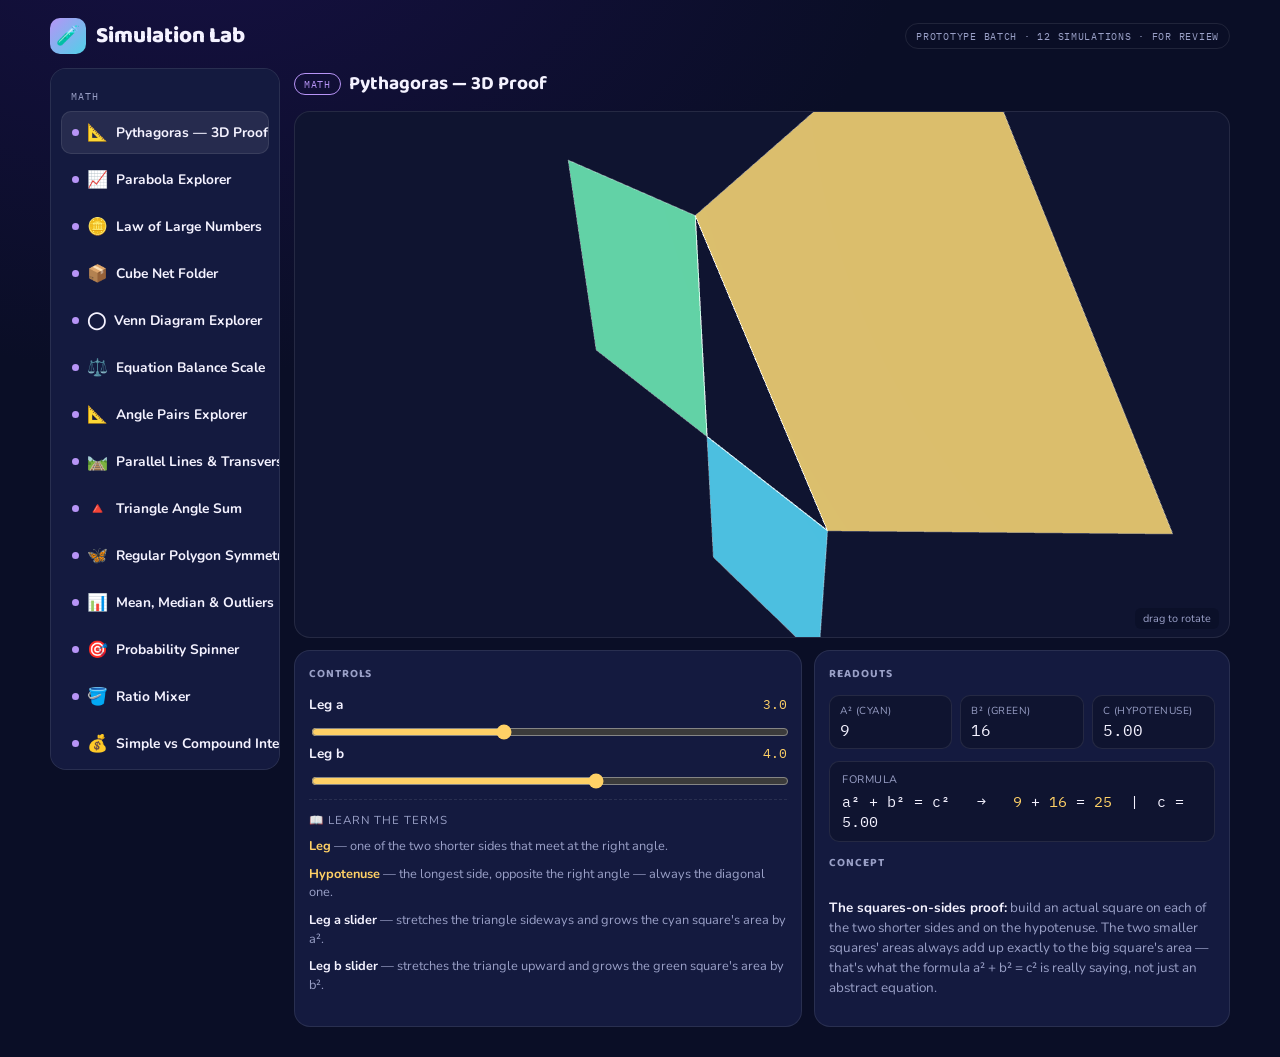
==== lab/index.html @ a892376c "Replace plain text slides with icon stat cards (Separation Lab, Metal Tester, Continents, Water Cycl" ====
<!DOCTYPE html>
<html lang="en">
<head>
<meta charset="UTF-8" />
<meta name="viewport" content="width=device-width, initial-scale=1.0" />
<title>Simulation Lab &mdash; AV's ICSE Arena</title>
<link rel="stylesheet" href="https://fonts.googleapis.com/css2?family=Baloo+2:wght@600;700;800&family=Nunito:wght@400;600;700;800&family=IBM+Plex+Mono:wght@500;600&display=swap">
<script src="../vendor/three.min.js"></script>
<style>
  :root {
    --bg: #0a0e26;
    --bg2: #161043;
    --panel: #141a3f;
    --panel-2: #0f1430;
    --line: rgba(255,255,255,0.09);
    --fg: #f4f2ff;
    --muted: #9aa0c7;
    --faint: #5d6391;
    --math: #b794f6;
    --physics: #4fd1e8;
    --chem: #68e7a0;
    --bio: #ff8aa8;
    --geo: #5ee6c4;
    --history: #e0a96d;
    --accent: #ffd166;
    --accent-ink: #2a1c00;
    color-scheme: dark;
  }
  * { box-sizing: border-box; }
  body {
    margin: 0;
    background: radial-gradient(1200px 800px at 15% -10%, var(--bg2), transparent 60%), var(--bg);
    color: var(--fg);
    font-family: 'Nunito', system-ui, sans-serif;
    padding-inline: 14px;
    padding-block: 18px 30px;
  }
  h1, h2, h3, .heading { font-family: 'Baloo 2', 'Nunito', sans-serif; }
  .mono { font-family: 'IBM Plex Mono', ui-monospace, monospace; font-variant-numeric: tabular-nums; }

  .wrap { max-width: 1180px; margin: 0 auto; }

  header.top {
    display: flex; align-items: center; justify-content: space-between; gap: 10px;
    flex-wrap: wrap; margin-bottom: 14px;
  }
  .brand { display: flex; align-items: center; gap: 10px; flex-wrap: wrap; }
  .brand .logo {
    width: 36px; height: 36px; border-radius: 10px;
    background: linear-gradient(135deg, var(--math), var(--physics));
    display: flex; align-items: center; justify-content: center; font-size: 1.2rem;
  }
  h1 { font-size: 1.4rem; margin: 0; font-weight: 800; }
  .proto-tag {
    font-family: 'IBM Plex Mono', monospace; font-size: 0.65rem; letter-spacing: 0.07em;
    color: var(--muted); border: 1px solid var(--line); padding: 5px 10px; border-radius: 999px;
  }

  .shell { display: grid; grid-template-columns: 230px minmax(0,1fr); gap: 14px; }
  @media (max-width: 820px) { .shell { grid-template-columns: 1fr; } }

  nav.sidebar {
    background: var(--panel); border: 1px solid var(--line); border-radius: 16px;
    padding: 10px; display: flex; flex-direction: column; gap: 4px;
    max-height: 78vh; overflow-y: auto;
  }
  @media (max-width: 820px) {
    nav.sidebar { flex-direction: row; overflow-x: auto; overflow-y: visible; max-height: none; gap: 8px; }
  }
  .group-label {
    font-family: 'IBM Plex Mono', monospace; font-size: 0.65rem; letter-spacing: 0.1em; text-transform: uppercase;
    color: var(--muted); padding: 10px 10px 4px;
  }
  .sim-btn {
    display: flex; align-items: center; gap: 8px; text-align: left;
    background: transparent; border: 1px solid transparent; border-radius: 10px;
    color: var(--fg); font-family: 'Nunito', sans-serif; font-weight: 700; font-size: 0.86rem;
    padding: 9px 10px; cursor: pointer; white-space: nowrap; flex-shrink: 0;
  }
  .sim-btn .ic { font-size: 1.05rem; }
  .sim-btn:hover { background: rgba(255,255,255,0.05); }
  .sim-btn.active { background: rgba(255,255,255,0.08); border-color: var(--line); }
  .sim-btn .dot { width: 7px; height: 7px; border-radius: 50%; flex-shrink: 0; }

  main.stage-area { display: flex; flex-direction: column; gap: 12px; min-width: 0; }

  .stage-head { display: flex; align-items: center; justify-content: space-between; gap: 10px; flex-wrap: wrap; }
  .stage-head .ttl { display: flex; align-items: center; gap: 8px; }
  .subject-chip {
    font-family: 'IBM Plex Mono', monospace; font-size: 0.65rem; letter-spacing: 0.06em; text-transform: uppercase;
    padding: 3px 9px; border-radius: 999px; border: 1px solid var(--line);
  }
  h2.sim-title { margin: 0; font-size: 1.2rem; }

  .viewport-card {
    background: var(--panel-2); border: 1px solid var(--line); border-radius: 16px;
    overflow: hidden; position: relative;
  }
  #viewport { width: 100%; aspect-ratio: 16/9; display: block; }
  #viewport canvas { width: 100% !important; height: 100% !important; display: block; }
  .drag-hint {
    position: absolute; bottom: 8px; right: 10px; font-size: 0.68rem; color: var(--muted);
    background: rgba(10,14,38,0.55); padding: 3px 8px; border-radius: 6px; pointer-events: none;
  }

  .panels { display: grid; grid-template-columns: 1.1fr 0.9fr; gap: 12px; }
  @media (max-width: 820px) { .panels { grid-template-columns: 1fr; } }

  .rail, .side-info {
    background: var(--panel); border: 1px solid var(--line); border-radius: 16px; padding: 14px;
    display: flex; flex-direction: column; gap: 12px; min-width: 0;
  }
  .rail h3, .side-info h3 {
    font-size: 0.72rem; text-transform: uppercase; letter-spacing: 0.08em; color: var(--muted); margin: 0;
  }
  .control { display: flex; flex-direction: column; gap: 6px; }
  .control .row { display: flex; justify-content: space-between; align-items: baseline; gap: 8px; }
  .control label { font-size: 0.85rem; font-weight: 700; }
  .control .val { font-family: 'IBM Plex Mono', monospace; font-size: 0.82rem; color: var(--accent); }
  input[type="range"] { width: 100%; accent-color: var(--accent); height: 20px; }

  .btn-row { display: flex; gap: 8px; flex-wrap: wrap; }
  button.lab-btn {
    font: inherit; font-family: 'Nunito', sans-serif; font-weight: 700; font-size: 0.82rem;
    border: 1px solid var(--line); background: var(--panel-2); color: var(--fg);
    padding: 9px 14px; border-radius: 10px; cursor: pointer; transition: border-color .15s, transform .1s;
  }
  button.lab-btn:hover { border-color: var(--accent); }
  button.lab-btn:active { transform: scale(0.97); }
  button.lab-btn:focus-visible { outline: 2px solid var(--physics); outline-offset: 2px; }
  button.lab-btn.primary { background: var(--accent); color: var(--accent-ink); border-color: var(--accent); }
  button.lab-btn.chip { padding: 6px 11px; font-size: 0.74rem; }
  button.lab-btn.chip.active { border-color: var(--physics); color: var(--physics); background: rgba(79,209,232,0.12); }

  .readouts { display: grid; grid-template-columns: repeat(auto-fit, minmax(90px,1fr)); gap: 8px; }
  .readout { background: var(--panel-2); border: 1px solid var(--line); border-radius: 10px; padding: 8px 10px; }
  .readout .k { font-size: 0.64rem; color: var(--muted); text-transform: uppercase; letter-spacing: 0.05em; }
  .readout .v { font-family: 'IBM Plex Mono', monospace; font-size: 1rem; margin-top: 2px; }

  .formula-box {
    background: var(--panel-2); border: 1px solid var(--line); border-radius: 10px; padding: 10px 12px;
  }
  .formula-box .f-label { font-size: 0.68rem; color: var(--muted); margin-bottom: 4px; text-transform: uppercase; letter-spacing: 0.05em; }
  .formula-box .f-body { font-family: 'IBM Plex Mono', monospace; font-size: 0.95rem; }
  .formula-box .f-body .hi { color: var(--accent); }

  .concept-text { font-size: 0.84rem; line-height: 1.5; color: var(--muted); }
  .concept-text strong { color: var(--fg); }

  .glossary {
    display: flex; flex-direction: column; gap: 9px;
    margin-top: 6px; padding-top: 12px; border-top: 1px dashed var(--line);
  }
  .glossary .glossary-head {
    font-size: 0.72rem; text-transform: uppercase; letter-spacing: 0.08em; color: var(--muted);
    display: flex; align-items: center; gap: 6px;
  }
  .glossary-item { font-size: 0.8rem; line-height: 1.45; color: var(--muted); }
  .glossary-item strong { color: var(--fg); font-weight: 700; }
  .glossary-item.term strong { color: var(--accent); }

  /* ---- CSS 3D cube-net module ---- */
  .net-stage { width: 100%; height: 100%; display: flex; align-items: center; justify-content: center; perspective: 900px; }
  .net-inner { position: relative; width: 120px; height: 120px; transform-style: preserve-3d; transform: rotateX(-24deg) rotateY(28deg); }
  .face {
    position: absolute; width: 120px; height: 120px; border-radius: 6px;
    display: flex; align-items: center; justify-content: center;
    font-family: 'Baloo 2', sans-serif; font-weight: 700; font-size: 1.3rem; color: #0a0e26;
    box-shadow: inset 0 0 0 2px rgba(0,0,0,0.25);
    transform-style: preserve-3d;
  }

  @media (prefers-reduced-motion: reduce) {
    * { scroll-behavior: auto !important; }
  }
  .hidden { display: none !important; }
</style>
</head>
<body>

<div class="wrap">
  <header class="top">
    <div class="brand">
      <div class="logo">🧪</div>
      <h1>Simulation Lab</h1>
    </div>
    <span class="proto-tag">PROTOTYPE BATCH · 12 SIMULATIONS · FOR REVIEW</span>
  </header>

  <div class="shell">
    <nav class="sidebar" id="sidebar"></nav>

    <main class="stage-area">
      <div class="stage-head">
        <div class="ttl">
          <span class="subject-chip" id="subjectChip">Physics</span>
          <h2 class="sim-title" id="simTitle">Loading…</h2>
        </div>
        <div class="btn-row" id="globalControls"></div>
      </div>

      <div class="viewport-card">
        <div id="viewport"></div>
        <div class="drag-hint" id="dragHint" style="display:none;">drag to rotate</div>
      </div>

      <div class="panels">
        <div class="rail">
          <h3>Controls</h3>
          <div id="controls"></div>
        </div>
        <div class="side-info">
          <h3>Readouts</h3>
          <div class="readouts" id="readouts"></div>
          <div class="formula-box" id="formulaBox">
            <div class="f-label">Formula</div>
            <div class="f-body mono" id="formula"></div>
          </div>
          <h3>Concept</h3>
          <p class="concept-text" id="concept"></p>
        </div>
      </div>
    </main>
  </div>
</div>

<script>
(function () {
  "use strict";

  var reducedMotion = window.matchMedia && window.matchMedia("(prefers-reduced-motion: reduce)").matches;

  // ---------------- LabKit: shared helpers ----------------
  var LabKit = (function () {
    function elt(tag, cls, html) {
      var e = document.createElement(tag);
      if (cls) e.className = cls;
      if (html !== undefined) e.innerHTML = html;
      return e;
    }

    function slider(container, opts) {
      var wrap = elt("div", "control");
      var row = elt("div", "row");
      var label = elt("label", null, opts.label);
      label.setAttribute("for", opts.key);
      var valSpan = elt("span", "val");
      row.appendChild(label);
      row.appendChild(valSpan);
      var input = document.createElement("input");
      input.type = "range";
      input.id = opts.key;
      input.min = opts.min;
      input.max = opts.max;
      input.step = opts.step;
      input.value = opts.value;
      function fmt(v) {
        var text = opts.decimals !== undefined ? v.toFixed(opts.decimals) : String(v);
        return text + (opts.unit || "");
      }
      valSpan.textContent = fmt(parseFloat(input.value));
      input.addEventListener("input", function () {
        var v = parseFloat(input.value);
        valSpan.textContent = fmt(v);
        opts.onInput(v);
      });
      wrap.appendChild(row);
      wrap.appendChild(input);
      container.appendChild(wrap);
      return input;
    }

    function readout(container, key, label) {
      var box = elt("div", "readout");
      box.innerHTML = '<div class="k">' + label + '</div><div class="v mono" id="ro-' + key + '">—</div>';
      container.appendChild(box);
      return document.getElementById("ro-" + key);
    }

    function button(container, label, onClick, cls) {
      var b = document.createElement("button");
      b.className = "lab-btn " + (cls || "");
      b.textContent = label;
      b.addEventListener("click", onClick);
      container.appendChild(b);
      return b;
    }

    // Renders a "Learn the Terms" block under the sliders: a few key
    // definitions, then a one-liner per parameter explaining what moving
    // that specific slider actually does. `items` is an array of
    // {term, text} pairs; pass `kind: "param"` entries for the per-slider
    // effect notes so they get a slightly different visual treatment.
    function glossary(container, items) {
      var wrap = elt("div", "glossary");
      var head = elt("div", "glossary-head", "📖 Learn the Terms");
      wrap.appendChild(head);
      items.forEach(function (it) {
        var row = elt("div", "glossary-item" + (it.kind === "term" ? " term" : ""));
        row.innerHTML = "<strong>" + it.term + "</strong> — " + it.text;
        wrap.appendChild(row);
      });
      container.appendChild(wrap);
      return wrap;
    }

    // --- shared Three.js renderer, reused across 3D modules to avoid
    // piling up WebGL contexts as a student clicks through many sims ---
    var sharedRenderer = null;
    function getRenderer() {
      if (!sharedRenderer) {
        sharedRenderer = new THREE.WebGLRenderer({ antialias: true, alpha: true });
        sharedRenderer.setPixelRatio(Math.min(window.devicePixelRatio || 1, 2));
      }
      return sharedRenderer;
    }

    function threeBoot(container) {
      var renderer = getRenderer();
      container.innerHTML = "";
      container.appendChild(renderer.domElement);

      var scene = new THREE.Scene();
      var camera = new THREE.PerspectiveCamera(42, 1, 0.1, 200);

      var hemi = new THREE.HemisphereLight(0xffffff, 0x1a1046, 1.0);
      scene.add(hemi);
      var dir = new THREE.DirectionalLight(0xffffff, 0.9);
      dir.position.set(4, 6, 5);
      scene.add(dir);

      var radius = 6, theta = Math.PI / 4, phi = Math.PI / 3.1;
      var target = new THREE.Vector3(0, 0, 0);

      function updateCam() {
        camera.position.set(
          target.x + radius * Math.sin(phi) * Math.sin(theta),
          target.y + radius * Math.cos(phi),
          target.z + radius * Math.sin(phi) * Math.cos(theta)
        );
        camera.lookAt(target);
      }

      function resize() {
        var w = container.clientWidth, h = container.clientHeight;
        if (!w || !h) return;
        camera.aspect = w / h;
        camera.updateProjectionMatrix();
        renderer.setSize(w, h, false);
      }

      var dragging = false, lastX = 0, lastY = 0, idleAuto = true;
      function pos(e) { return e.touches ? [e.touches[0].clientX, e.touches[0].clientY] : [e.clientX, e.clientY]; }
      function down(e) { dragging = true; idleAuto = false; var p = pos(e); lastX = p[0]; lastY = p[1]; }
      function move(e) {
        if (!dragging) return;
        var p = pos(e), dx = p[0] - lastX, dy = p[1] - lastY;
        lastX = p[0]; lastY = p[1];
        theta -= dx * 0.01;
        phi = Math.min(Math.max(phi - dy * 0.01, 0.35), Math.PI - 0.35);
        updateCam();
      }
      function up() { dragging = false; }

      renderer.domElement.addEventListener("mousedown", down);
      renderer.domElement.addEventListener("mousemove", move);
      window.addEventListener("mouseup", up);
      renderer.domElement.addEventListener("touchstart", down, { passive: true });
      renderer.domElement.addEventListener("touchmove", move, { passive: true });
      window.addEventListener("touchend", up);
      window.addEventListener("resize", resize);

      updateCam();
      resize();

      var rafId = null;
      var api = {
        scene: scene,
        camera: camera,
        renderer: renderer,
        setRadius: function (r) { radius = r; updateCam(); },
        tickIdleRotate: function () {
          if (idleAuto && !reducedMotion) { theta += 0.0025; updateCam(); }
        },
        setRafId: function (id) { rafId = id; },
        resize: resize,
        dispose: function () {
          if (rafId) cancelAnimationFrame(rafId);
          window.removeEventListener("resize", resize);
          window.removeEventListener("mouseup", up);
          window.removeEventListener("touchend", up);
          renderer.domElement.removeEventListener("mousedown", down);
          renderer.domElement.removeEventListener("mousemove", move);
          // dispose scene geometries/materials but keep the shared renderer alive
          scene.traverse(function (obj) {
            if (obj.geometry) obj.geometry.dispose();
            if (obj.material) {
              if (Array.isArray(obj.material)) obj.material.forEach(function (m) { m.dispose(); });
              else obj.material.dispose();
            }
          });
        },
      };
      return api;
    }

    function canvas2d(container) {
      var c = document.createElement("canvas");
      container.innerHTML = "";
      container.appendChild(c);
      function resize() {
        var rect = container.getBoundingClientRect();
        var dpr = Math.min(window.devicePixelRatio || 1, 2);
        c.width = Math.max(1, rect.width * dpr);
        c.height = Math.max(1, rect.height * dpr);
        c.style.width = rect.width + "px";
        c.style.height = rect.height + "px";
      }
      window.addEventListener("resize", resize);
      resize();
      var ctx = c.getContext("2d");
      return {
        ctx: ctx,
        canvas: c,
        dpr: function () { return Math.min(window.devicePixelRatio || 1, 2); },
        dispose: function () { window.removeEventListener("resize", resize); },
      };
    }

    return { el: elt, slider: slider, readout: readout, button: button, glossary: glossary, threeBoot: threeBoot, canvas2d: canvas2d };
  })();

  // ---------------- DOM refs ----------------
  var viewportEl = document.getElementById("viewport");
  var controlsEl = document.getElementById("controls");
  var readoutsEl = document.getElementById("readouts");
  var formulaEl = document.getElementById("formula");
  var conceptEl = document.getElementById("concept");
  var globalControlsEl = document.getElementById("globalControls");
  var dragHintEl = document.getElementById("dragHint");
  var subjectChipEl = document.getElementById("subjectChip");
  var simTitleEl = document.getElementById("simTitle");
  var sidebarEl = document.getElementById("sidebar");
  var formulaBoxEl = document.getElementById("formulaBox");

  var SUBJECT_COLOR = { Math: "var(--math)", Physics: "var(--physics)", Chemistry: "var(--chem)", Biology: "var(--bio)", Geography: "var(--geo)", History: "var(--history)" };

  // setFormula() is the ONLY thing that reveals the Formula panel — it starts
  // hidden on every mount (see mountSim) so a topic with no real formula
  // (most History/Geography explorers, classification keys, etc.) simply
  // shows no Formula panel at all, instead of leaking the previous
  // simulation's leftover formula text.
  function setFormula(html) { formulaEl.innerHTML = html; formulaBoxEl.classList.remove("hidden"); }
  function setConcept(html) { conceptEl.innerHTML = html; }
  function clearPanel(el) { el.innerHTML = ""; }

  // ============================================================
  // SIMULATION MODULES
  // Each: { id, subject, title, icon, uses3D, mount() -> disposeFn }
  // mount() receives nothing; it reads the shared DOM refs above and
  // returns a cleanup function the shell calls before mounting the next.
  // ============================================================
  var SIMULATIONS = [];

  // ---------- MATH 1: Pythagoras 3D Proof ----------
  SIMULATIONS.push({
    id: "pyth3d", subject: "Math", title: "Pythagoras — 3D Proof", icon: "📐",
    uses3D: true,
    mount: function () {
      var three = LabKit.threeBoot(viewportEl);
      three.setRadius(10);
      dragHintEl.style.display = "block";

      var group = new THREE.Group();
      three.scene.add(group);

      var state = { a: 3, b: 4 };

      function colorFor(name) {
        return name === "a" ? 0x4fd1e8 : name === "b" ? 0x68e7a0 : 0xffd166;
      }

      function squareMesh(p0, p1, p2, p3, color) {
        var geo = new THREE.BufferGeometry();
        var verts = new Float32Array([
          p0[0], p0[1], p0[2], p1[0], p1[1], p1[2], p2[0], p2[1], p2[2],
          p0[0], p0[1], p0[2], p2[0], p2[1], p2[2], p3[0], p3[1], p3[2],
        ]);
        geo.setAttribute("position", new THREE.BufferAttribute(verts, 3));
        geo.computeVertexNormals();
        var mat = new THREE.MeshStandardMaterial({ color: color, side: THREE.DoubleSide, transparent: true, opacity: 0.85 });
        var mesh = new THREE.Mesh(geo, mat);
        var edges = new THREE.LineSegments(new THREE.EdgesGeometry(geo), new THREE.LineBasicMaterial({ color: 0xffffff, transparent: true, opacity: 0.4 }));
        mesh.add(edges);
        return mesh;
      }

      function rebuild() {
        while (group.children.length) group.remove(group.children[0]);
        var a = state.a, b = state.b, c = Math.sqrt(a * a + b * b);

        var O = [0, 0, 0], A = [a, 0, 0], B = [0, b, 0];
        // triangle outline
        var triGeo = new THREE.BufferGeometry().setFromPoints([
          new THREE.Vector3(O[0], O[1], O[2]), new THREE.Vector3(A[0], A[1], A[2]),
          new THREE.Vector3(B[0], B[1], B[2]), new THREE.Vector3(O[0], O[1], O[2]),
        ]);
        group.add(new THREE.Line(triGeo, new THREE.LineBasicMaterial({ color: 0xffffff })));

        // square on leg a (erected in -Y)
        group.add(squareMesh(O, A, [a, -a, 0], [0, -a, 0], colorFor("a")));
        // square on leg b (erected in -X)
        group.add(squareMesh(O, B, [-b, b, 0], [-b, 0, 0], colorFor("b")));
        // square on hypotenuse (outward normal (b,a)/c * c = (b,a))
        group.add(squareMesh(A, B, [b, b + a, 0], [a + b, a, 0], colorFor("c")));

        group.position.set(-a / 2, -b / 2, 0);

        setFormula(
          'a² + b² = c² &nbsp; → &nbsp; ' +
          '<span class="hi">' + (a * a) + '</span> + <span class="hi">' + (b * b) + '</span> = <span class="hi">' + (a * a + b * b).toFixed(0) + '</span> &nbsp;|&nbsp; c = ' + c.toFixed(2)
        );
        document.getElementById("ro-a2").textContent = (a * a).toFixed(0);
        document.getElementById("ro-b2").textContent = (b * b).toFixed(0);
        document.getElementById("ro-c").textContent = c.toFixed(2);
      }

      clearPanel(readoutsEl);
      LabKit.readout(readoutsEl, "a2", "a² (cyan)");
      LabKit.readout(readoutsEl, "b2", "b² (green)");
      LabKit.readout(readoutsEl, "c", "c (hypotenuse)");

      clearPanel(controlsEl);
      LabKit.slider(controlsEl, { key: "p-a", label: "Leg a", min: 1, max: 6, step: 0.5, value: state.a, decimals: 1, onInput: function (v) { state.a = v; rebuild(); } });
      LabKit.slider(controlsEl, { key: "p-b", label: "Leg b", min: 1, max: 6, step: 0.5, value: state.b, decimals: 1, onInput: function (v) { state.b = v; rebuild(); } });
      LabKit.glossary(controlsEl, [
        { kind: "term", term: "Leg", text: "one of the two shorter sides that meet at the right angle." },
        { kind: "term", term: "Hypotenuse", text: "the longest side, opposite the right angle — always the diagonal one." },
        { term: "Leg a slider", text: "stretches the triangle sideways and grows the cyan square's area by a²." },
        { term: "Leg b slider", text: "stretches the triangle upward and grows the green square's area by b²." },
      ]);

      setConcept("<strong>The squares-on-sides proof:</strong> build an actual square on each of the two shorter sides and on the hypotenuse. The two smaller squares' areas always add up exactly to the big square's area — that's what the formula a² + b² = c² is really saying, not just an abstract equation.");

      rebuild();

      function loop() {
        three.tickIdleRotate();
        three.renderer.render(three.scene, three.camera);
        three.setRafId(requestAnimationFrame(loop));
      }
      loop();

      return function () { three.dispose(); dragHintEl.style.display = "none"; };
    },
  });

  // ---------- MATH 2: Parabola Explorer ----------
  SIMULATIONS.push({
    id: "parabola", subject: "Math", title: "Parabola Explorer", icon: "📈",
    mount: function () {
      var c2d = LabKit.canvas2d(viewportEl);
      var state = { a: 1, b: 0, c: 0, t: 0 };

      function f(x) { return state.a * x * x + state.b * x + state.c; }

      function draw() {
        var ctx = c2d.ctx, dpr = c2d.dpr(), W = c2d.canvas.width, H = c2d.canvas.height;
        ctx.clearRect(0, 0, W, H);
        var ox = W / 2, oy = H / 2;
        var scale = (W / 20) ; // 20 x-units across width
        function toScreen(x, y) { return [ox + x * scale, oy - y * scale]; }

        // grid
        ctx.strokeStyle = "rgba(255,255,255,0.07)";
        ctx.lineWidth = 1 * dpr;
        for (var gx = -9; gx <= 9; gx++) {
          var sx = toScreen(gx, 0)[0];
          ctx.beginPath(); ctx.moveTo(sx, 0); ctx.lineTo(sx, H); ctx.stroke();
        }
        for (var gy = -9; gy <= 9; gy++) {
          var sy = toScreen(0, gy)[1];
          ctx.beginPath(); ctx.moveTo(0, sy); ctx.lineTo(W, sy); ctx.stroke();
        }
        // axes
        ctx.strokeStyle = "rgba(255,255,255,0.35)";
        ctx.lineWidth = 1.5 * dpr;
        ctx.beginPath(); ctx.moveTo(0, oy); ctx.lineTo(W, oy); ctx.stroke();
        ctx.beginPath(); ctx.moveTo(ox, 0); ctx.lineTo(ox, H); ctx.stroke();

        // curve
        ctx.strokeStyle = "#b794f6";
        ctx.lineWidth = 3 * dpr;
        ctx.beginPath();
        var first = true;
        for (var px = 0; px <= W; px += 2) {
          var xu = (px - ox) / scale;
          var yu = f(xu);
          var sp = toScreen(xu, yu);
          if (sp[1] < -H || sp[1] > 2 * H) { first = true; continue; }
          if (first) { ctx.moveTo(sp[0], sp[1]); first = false; } else { ctx.lineTo(sp[0], sp[1]); }
        }
        ctx.stroke();

        // vertex
        var vx = state.a !== 0 ? -state.b / (2 * state.a) : 0;
        var vy = f(vx);
        var vS = toScreen(vx, vy);
        ctx.fillStyle = "#ffd166";
        ctx.beginPath(); ctx.arc(vS[0], vS[1], 5 * dpr, 0, Math.PI * 2); ctx.fill();

        // roots
        if (state.a !== 0) {
          var disc = state.b * state.b - 4 * state.a * state.c;
          if (disc >= 0) {
            var r1 = (-state.b + Math.sqrt(disc)) / (2 * state.a);
            var r2 = (-state.b - Math.sqrt(disc)) / (2 * state.a);
            [r1, r2].forEach(function (r) {
              var rs = toScreen(r, 0);
              ctx.fillStyle = "#4fd1e8";
              ctx.beginPath(); ctx.arc(rs[0], rs[1], 4.5 * dpr, 0, Math.PI * 2); ctx.fill();
            });
          }
        }

        // tracer dot
        var tx = Math.sin(state.t) * 8;
        var ts = toScreen(tx, f(tx));
        ctx.strokeStyle = "#fff";
        ctx.lineWidth = 2 * dpr;
        ctx.beginPath(); ctx.arc(ts[0], ts[1], 6 * dpr, 0, Math.PI * 2); ctx.stroke();

        updateInfo(vx, vy);
      }

      function updateInfo(vx, vy) {
        document.getElementById("ro-vertex").textContent = "(" + vx.toFixed(2) + ", " + vy.toFixed(2) + ")";
        var disc = state.b * state.b - 4 * state.a * state.c;
        var rootsText = "no real roots";
        if (state.a !== 0 && disc >= 0) {
          var r1 = (-state.b + Math.sqrt(disc)) / (2 * state.a);
          var r2 = (-state.b - Math.sqrt(disc)) / (2 * state.a);
          rootsText = r1.toFixed(2) + ", " + r2.toFixed(2);
        }
        document.getElementById("ro-roots").textContent = rootsText;
        setFormula(
          'y = <span class="hi">' + state.a.toFixed(1) + '</span>x² + <span class="hi">' + state.b.toFixed(1) + '</span>x + <span class="hi">' + state.c.toFixed(1) + '</span>'
        );
      }

      clearPanel(readoutsEl);
      LabKit.readout(readoutsEl, "vertex", "Vertex");
      LabKit.readout(readoutsEl, "roots", "Roots (x-intercepts)");

      clearPanel(controlsEl);
      LabKit.slider(controlsEl, { key: "pb-a", label: "a (shape)", min: -3, max: 3, step: 0.1, value: 1, decimals: 1, onInput: function (v) { state.a = v; } });
      LabKit.slider(controlsEl, { key: "pb-b", label: "b (shift)", min: -6, max: 6, step: 0.1, value: 0, decimals: 1, onInput: function (v) { state.b = v; } });
      LabKit.slider(controlsEl, { key: "pb-c", label: "c (y-intercept)", min: -6, max: 6, step: 0.1, value: 0, decimals: 1, onInput: function (v) { state.c = v; } });
      LabKit.glossary(controlsEl, [
        { kind: "term", term: "Vertex", text: "the single highest or lowest point on the curve." },
        { kind: "term", term: "Roots", text: "the x-values where the curve crosses the x-axis (y = 0)." },
        { term: "a slider", text: "controls how wide or narrow the curve is, and flips it upside-down when negative." },
        { term: "b slider", text: "shifts the vertex left or right along the x-axis." },
        { term: "c slider", text: "slides the whole curve up or down — it's always exactly the y-intercept." },
      ]);

      setConcept("<strong>a</strong> controls width and direction (negative flips it upside-down), <strong>b</strong> shifts the peak sideways, <strong>c</strong> slides the whole curve up or down and is always where it crosses the y-axis.");

      var raf = null;
      function loop() { state.t += reducedMotion ? 0 : 0.02; draw(); raf = requestAnimationFrame(loop); }
      loop();

      return function () { if (raf) cancelAnimationFrame(raf); c2d.dispose(); };
    },
  });

  // ---------- MATH 3: Coin Flip — Law of Large Numbers ----------
  SIMULATIONS.push({
    id: "coinflip", subject: "Math", title: "Law of Large Numbers", icon: "🪙",
    mount: function () {
      var c2d = LabKit.canvas2d(viewportEl);
      var state = { bias: 50, speed: 20, running: true, heads: 0, total: 0, history: [], lastFace: "H" };
      var acc = 0;

      function flipOnce() {
        var isHead = Math.random() * 100 < state.bias;
        state.lastFace = isHead ? "H" : "T";
        state.total++;
        if (isHead) state.heads++;
        var pct = (state.heads / state.total) * 100;
        state.history.push(pct);
        if (state.history.length > 400) state.history.shift();
      }

      function draw() {
        var ctx = c2d.ctx, dpr = c2d.dpr(), W = c2d.canvas.width, H = c2d.canvas.height;
        ctx.clearRect(0, 0, W, H);

        // reference line at bias%
        var refY = H - (state.bias / 100) * (H - 40 * dpr) - 20 * dpr;
        ctx.strokeStyle = "rgba(255,209,102,0.5)";
        ctx.setLineDash([6 * dpr, 6 * dpr]);
        ctx.lineWidth = 1.5 * dpr;
        ctx.beginPath(); ctx.moveTo(0, refY); ctx.lineTo(W, refY); ctx.stroke();
        ctx.setLineDash([]);

        // history line
        ctx.strokeStyle = "#4fd1e8";
        ctx.lineWidth = 2.5 * dpr;
        ctx.beginPath();
        var n = state.history.length;
        for (var i = 0; i < n; i++) {
          var x = (i / Math.max(1, n - 1)) * W;
          var y = H - (state.history[i] / 100) * (H - 40 * dpr) - 20 * dpr;
          if (i === 0) ctx.moveTo(x, y); else ctx.lineTo(x, y);
        }
        ctx.stroke();

        // big coin
        ctx.save();
        ctx.translate(W - 60 * dpr, 50 * dpr);
        ctx.fillStyle = state.lastFace === "H" ? "#ffd166" : "#68e7a0";
        ctx.beginPath(); ctx.arc(0, 0, 28 * dpr, 0, Math.PI * 2); ctx.fill();
        ctx.fillStyle = "#0a0e26";
        ctx.font = (20 * dpr) + "px 'Baloo 2', sans-serif";
        ctx.textAlign = "center"; ctx.textBaseline = "middle";
        ctx.fillText(state.lastFace, 0, 1);
        ctx.restore();

        document.getElementById("ro-heads").textContent = state.heads + " / " + state.total;
        document.getElementById("ro-pct").textContent = state.total ? ((state.heads / state.total) * 100).toFixed(1) + "%" : "—";
      }

      clearPanel(readoutsEl);
      LabKit.readout(readoutsEl, "heads", "Heads / Total");
      LabKit.readout(readoutsEl, "pct", "Heads %");

      clearPanel(controlsEl);
      LabKit.slider(controlsEl, { key: "cf-bias", label: "Coin bias (heads chance)", min: 5, max: 95, step: 1, value: 50, unit: "%", onInput: function (v) { state.bias = v; } });
      LabKit.slider(controlsEl, { key: "cf-speed", label: "Flips per second", min: 1, max: 200, step: 1, value: 20, onInput: function (v) { state.speed = v; } });
      LabKit.glossary(controlsEl, [
        { kind: "term", term: "Bias", text: "how loaded the coin is — 50% is a fair coin, anything else favors one side." },
        { kind: "term", term: "Law of Large Numbers", text: "the rule that a running average gets closer and closer to the true probability the more trials you run." },
        { term: "Coin bias slider", text: "sets the real, hidden probability of landing heads on any single flip." },
        { term: "Flips per second slider", text: "only speeds up or slows down the simulation — it never changes the outcome." },
      ]);

      clearPanel(globalControlsEl);
      var playBtn = LabKit.button(globalControlsEl, "Pause", function () {
        state.running = !state.running;
        playBtn.textContent = state.running ? "Pause" : "Play";
      }, "primary");
      LabKit.button(globalControlsEl, "Reset", function () {
        state.heads = 0; state.total = 0; state.history = [];
      });

      setFormula("Expected heads % → <span class=\"hi\">bias%</span> as the number of flips grows — individual flips stay random, but the running average settles down.");
      setConcept("Each flip is still a coin toss — totally unpredictable on its own. But the <strong>percentage</strong> of heads so far gets more and more stable the more times you flip, converging toward the true bias. This is the Law of Large Numbers.");

      var raf = null, lastT = null;
      function loop(ts) {
        if (lastT === null) lastT = ts;
        var dt = Math.min((ts - lastT) / 1000, 0.1);
        lastT = ts;
        if (state.running) {
          acc += dt * state.speed;
          while (acc >= 1) { flipOnce(); acc -= 1; }
        }
        draw();
        raf = requestAnimationFrame(loop);
      }
      raf = requestAnimationFrame(loop);

      return function () { if (raf) cancelAnimationFrame(raf); c2d.dispose(); };
    },
  });

  // ---------- MATH 4: Cube Net Folder (CSS 3D) ----------
  SIMULATIONS.push({
    id: "cubenet", subject: "Math", title: "Cube Net Folder", icon: "📦",
    mount: function () {
      viewportEl.innerHTML = "";
      var stage = LabKit.el("div", "net-stage");
      var inner = LabKit.el("div", "net-inner");
      stage.appendChild(inner);
      viewportEl.appendChild(stage);

      var S = 120;
      var colors = { center: "#b794f6", right: "#4fd1e8", left: "#4fd1e8", top: "#68e7a0", bottom: "#68e7a0", back: "#ffd166" };
      var labels = { center: "Front", right: "Right", left: "Left", top: "Top", bottom: "Bottom", back: "Back" };

      function face(name) {
        var f = LabKit.el("div", "face", labels[name]);
        f.style.background = colors[name];
        return f;
      }

      var center = face("center");
      center.style.left = "0px"; center.style.top = "0px";
      inner.appendChild(center);

      var right = face("right");
      right.style.left = S + "px"; right.style.top = "0px";
      right.style.transformOrigin = "0% 50%";
      center.appendChild(right);

      var left = face("left");
      left.style.left = -S + "px"; left.style.top = "0px";
      left.style.transformOrigin = "100% 50%";
      center.appendChild(left);

      var top = face("top");
      top.style.left = "0px"; top.style.top = -S + "px";
      top.style.transformOrigin = "50% 100%";
      center.appendChild(top);

      var bottom = face("bottom");
      bottom.style.left = "0px"; bottom.style.top = S + "px";
      bottom.style.transformOrigin = "50% 0%";
      center.appendChild(bottom);

      var back = face("back");
      back.style.left = "0px"; back.style.top = S + "px";
      back.style.transformOrigin = "50% 0%";
      bottom.appendChild(back);

      function setFold(deg) {
        right.style.transform = "rotateY(" + (-deg) + "deg)";
        left.style.transform = "rotateY(" + deg + "deg)";
        top.style.transform = "rotateX(" + (-deg) + "deg)";
        bottom.style.transform = "rotateX(" + deg + "deg)";
        back.style.transform = "rotateX(" + deg + "deg)";
      }
      setFold(0);

      clearPanel(readoutsEl);
      LabKit.readout(readoutsEl, "faces", "Faces visible");
      LabKit.readout(readoutsEl, "state", "Shape");

      clearPanel(controlsEl);
      LabKit.slider(controlsEl, {
        key: "net-fold", label: "Fold angle", min: 0, max: 90, step: 1, value: 0, unit: "°",
        onInput: function (v) {
          setFold(v);
          document.getElementById("ro-state").textContent = v < 10 ? "Flat net" : v > 80 ? "Closed cube" : "Folding…";
        },
      });
      document.getElementById("ro-faces").textContent = "6";
      document.getElementById("ro-state").textContent = "Flat net";
      LabKit.glossary(controlsEl, [
        { kind: "term", term: "Net", text: "a flat 2D shape that can be folded along its edges into a closed 3D solid." },
        { kind: "term", term: "Euler's formula", text: "Faces + Vertices − Edges = 2, true for every simple 3D solid like this cube." },
        { term: "Fold angle slider", text: "bends every flap by the same amount at once, from completely flat (0°) to a fully sealed cube (90°)." },
      ]);

      setFormula("A cube has 6 faces, 12 edges, 8 vertices — Faces + Vertices − Edges = 2 (Euler's formula): 6 + 8 − 12 = 2.");
      setConcept("Drag the <strong>fold angle</strong> slider from 0° (completely flat) to 90° and watch this specific arrangement of 6 squares close up into a sealed cube — not every arrangement of 6 squares can do this, which is exactly why some nets fold into a cube and others leave gaps or overlaps.");

      var raf = null;
      function idleSpin() {
        if (!reducedMotion) {
          var t = Date.now() / 6000;
          inner.style.transform = "rotateX(-24deg) rotateY(" + (28 + Math.sin(t) * 12) + "deg)";
        }
        raf = requestAnimationFrame(idleSpin);
      }
      idleSpin();

      return function () { if (raf) cancelAnimationFrame(raf); viewportEl.innerHTML = ""; };
    },
  });

  // ---------- PHYSICS 1: Pendulum (3D) ----------
  SIMULATIONS.push({
    id: "pendulum", subject: "Physics", title: "Pendulum Motion", icon: "⏱️",
    uses3D: true,
    mount: function () {
      var three = LabKit.threeBoot(viewportEl);
      three.setRadius(7);
      dragHintEl.style.display = "block";

      var state = { L: 0.6, g: 9.8, theta0Deg: 20, damping: 0, theta: 0, omega: 0, running: true, peakSpeed: 0, simTime: 0, lastZeroCrossT: null, halfPeriods: [], _prevSign: undefined };

      var pxPerMeter = 3.5;
      var pivot = new THREE.Mesh(new THREE.SphereGeometry(0.08, 16, 16), new THREE.MeshStandardMaterial({ color: 0x9aa0c7 }));
      pivot.position.set(0, 1.4, 0);
      three.scene.add(pivot);

      var rodGeo = new THREE.BufferGeometry().setFromPoints([new THREE.Vector3(0, 0, 0), new THREE.Vector3(0, -1, 0)]);
      var rod = new THREE.Line(rodGeo, new THREE.LineBasicMaterial({ color: 0xcccccc }));
      three.scene.add(rod);

      var bob = new THREE.Mesh(new THREE.SphereGeometry(0.16, 24, 24), new THREE.MeshStandardMaterial({ color: 0xffd166, emissive: 0x442a00, emissiveIntensity: 0.4 }));
      three.scene.add(bob);

      var gridHelper = new THREE.GridHelper(6, 12, 0x2a3160, 0x1a1f45);
      gridHelper.position.y = -1.6;
      three.scene.add(gridHelper);

      function resetSim() {
        state.theta = (state.theta0Deg * Math.PI) / 180;
        state.omega = 0; state.peakSpeed = 0; state.simTime = 0; state.lastZeroCrossT = null; state.halfPeriods = [];
        document.getElementById("ro-period").textContent = "—";
      }

      function step(dt) {
        if (!state.running) return;
        var sub = 4, h = dt / sub;
        for (var i = 0; i < sub; i++) {
          var acc = -(state.g / state.L) * Math.sin(state.theta) - state.damping * state.omega;
          state.omega += h * acc;
          state.theta += h * state.omega;
          state.simTime += h;
          var speed = Math.abs(state.omega) * state.L;
          if (speed > state.peakSpeed) state.peakSpeed = speed;
          var curSign = state.omega >= 0 ? 1 : -1;
          if (state._prevSign !== undefined && state._prevSign !== curSign) {
            if (state.lastZeroCrossT !== null) {
              state.halfPeriods.push(state.simTime - state.lastZeroCrossT);
              if (state.halfPeriods.length > 6) state.halfPeriods.shift();
            }
            state.lastZeroCrossT = state.simTime;
          }
          state._prevSign = curSign;
        }
      }

      function measuredPeriod() {
        if (state.halfPeriods.length < 2) return null;
        var s = 0; for (var i = 0; i < state.halfPeriods.length; i++) s += state.halfPeriods[i];
        return (s / state.halfPeriods.length) * 2;
      }

      function render3D() {
        var bx = Math.sin(state.theta) * state.L * pxPerMeter / pxPerMeter; // meters directly used as world units
        var by = -Math.cos(state.theta) * state.L;
        bob.position.set(Math.sin(state.theta) * state.L, pivot.position.y - Math.cos(state.theta) * state.L, 0);
        var positions = rod.geometry.attributes.position.array;
        positions[0] = pivot.position.x; positions[1] = pivot.position.y; positions[2] = 0;
        positions[3] = bob.position.x; positions[4] = bob.position.y; positions[5] = 0;
        rod.geometry.attributes.position.needsUpdate = true;
      }

      function updateFormula() {
        var T = 2 * Math.PI * Math.sqrt(state.L / state.g);
        setFormula("T &approx; 2π√(L/g) = 2π√(<span class=\"hi\">" + state.L.toFixed(2) + "</span>/<span class=\"hi\">" + state.g.toFixed(1) + "</span>) = <span class=\"hi\">" + T.toFixed(2) + "</span> s");
      }

      clearPanel(readoutsEl);
      LabKit.readout(readoutsEl, "angle", "Angle");
      LabKit.readout(readoutsEl, "period", "Measured period");
      LabKit.readout(readoutsEl, "speed", "Peak speed");

      clearPanel(controlsEl);
      LabKit.slider(controlsEl, { key: "pd-L", label: "Length", min: 0.2, max: 2.0, step: 0.01, value: state.L, unit: " m", decimals: 2, onInput: function (v) { state.L = v; updateFormula(); } });
      LabKit.slider(controlsEl, { key: "pd-g", label: "Gravity", min: 1, max: 26, step: 0.1, value: state.g, unit: " m/s²", decimals: 1, onInput: function (v) { state.g = v; updateFormula(); } });
      LabKit.slider(controlsEl, { key: "pd-a", label: "Release angle", min: 5, max: 85, step: 1, value: state.theta0Deg, unit: "°", onInput: function (v) { state.theta0Deg = v; resetSim(); } });
      LabKit.slider(controlsEl, { key: "pd-d", label: "Damping", min: 0, max: 0.3, step: 0.01, value: 0, decimals: 2, onInput: function (v) { state.damping = v; } });
      LabKit.glossary(controlsEl, [
        { kind: "term", term: "Period", text: "the time taken for one complete back-and-forth swing." },
        { kind: "term", term: "Damping", text: "energy loss over time, from things like air resistance or friction at the pivot." },
        { term: "Length slider", text: "longer pendulums swing slower — the period grows with the square root of the length." },
        { term: "Gravity slider", text: "stronger gravity pulls the bob back faster, giving a shorter period." },
        { term: "Release angle slider", text: "changes how wide the swing is, but barely changes the period — unless the angle gets large." },
        { term: "Damping slider", text: "makes each swing a little smaller than the last, until the pendulum eventually stops." },
      ]);

      clearPanel(globalControlsEl);
      var playBtn = LabKit.button(globalControlsEl, "Pause", function () { state.running = !state.running; playBtn.textContent = state.running ? "Pause" : "Play"; }, "primary");
      LabKit.button(globalControlsEl, "Reset", resetSim);
      var presets = [["Earth", 9.8], ["Mars", 3.7], ["Moon", 1.6], ["Jupiter", 24.8]];
      presets.forEach(function (p) {
        LabKit.button(globalControlsEl, p[0], function () {
          state.g = p[1];
          document.getElementById("pd-g").value = p[1];
          document.getElementById("pd-g").dispatchEvent(new Event("input"));
        }, "chip");
      });

      setConcept("<strong>Restoring force:</strong> gravity pulls the bob back toward the bottom — steeper angle, stronger pull back. That's why a pendulum speeds up toward the bottom of its swing and slows down near the edges.");
      updateFormula();
      resetSim();

      var lastT = null;
      function loop(ts) {
        if (lastT === null) lastT = ts;
        var dt = Math.min((ts - lastT) / 1000, 0.05);
        lastT = ts;
        step(dt);
        render3D();
        three.renderer.render(three.scene, three.camera);
        document.getElementById("ro-angle").textContent = ((state.theta * 180) / Math.PI).toFixed(1) + "°";
        document.getElementById("ro-speed").textContent = state.peakSpeed.toFixed(2) + " m/s";
        var mp = measuredPeriod();
        document.getElementById("ro-period").textContent = mp !== null ? mp.toFixed(2) + " s" : "—";
        three.setRafId(requestAnimationFrame(loop));
      }
      loop();

      return function () { three.dispose(); dragHintEl.style.display = "none"; };
    },
  });

  // ---------- PHYSICS 2: Circuit Builder ----------
  SIMULATIONS.push({
    id: "circuits", subject: "Physics", title: "Series vs Parallel Circuits", icon: "🔌",
    mount: function () {
      var c2d = LabKit.canvas2d(viewportEl);
      var state = { mode: "series", n: 2, t: 0 };

      function brightness() {
        return state.mode === "series" ? 1 / state.n : 1;
      }

      function draw() {
        var ctx = c2d.ctx, dpr = c2d.dpr(), W = c2d.canvas.width, H = c2d.canvas.height;
        ctx.clearRect(0, 0, W, H);
        var b = brightness();
        var n = state.n;
        var margin = 70 * dpr;
        var topY = H * 0.3, botY = H * 0.7;
        var leftX = margin, rightX = W - margin;

        ctx.strokeStyle = "#9aa0c7"; ctx.lineWidth = 3 * dpr;
        // battery
        ctx.beginPath(); ctx.moveTo(leftX, topY); ctx.lineTo(leftX, botY); ctx.stroke();
        ctx.beginPath(); ctx.moveTo(leftX - 10 * dpr, (topY + botY) / 2 - 14 * dpr); ctx.lineTo(leftX + 10 * dpr, (topY + botY) / 2 - 14 * dpr); ctx.stroke();
        ctx.lineWidth = 6 * dpr;
        ctx.beginPath(); ctx.moveTo(leftX - 14 * dpr, (topY + botY) / 2 + 10 * dpr); ctx.lineTo(leftX + 14 * dpr, (topY + botY) / 2 + 10 * dpr); ctx.stroke();
        ctx.lineWidth = 3 * dpr;

        var glowAlpha = 0.5 + 0.5 * Math.sin(state.t * 3);

        if (state.mode === "series") {
          ctx.beginPath(); ctx.moveTo(leftX, topY); ctx.lineTo(rightX, topY); ctx.stroke();
          ctx.beginPath(); ctx.moveTo(leftX, botY); ctx.lineTo(rightX, botY); ctx.stroke();
          ctx.beginPath(); ctx.moveTo(rightX, topY); ctx.lineTo(rightX, botY); ctx.stroke();
          for (var i = 0; i < n; i++) {
            var bx = leftX + ((i + 1) / (n + 1)) * (rightX - leftX);
            drawBulb(ctx, bx, topY, b, dpr, glowAlpha);
          }
        } else {
          ctx.beginPath(); ctx.moveTo(leftX, topY); ctx.lineTo(leftX + 20 * dpr, topY); ctx.stroke();
          ctx.beginPath(); ctx.moveTo(leftX, botY); ctx.lineTo(leftX + 20 * dpr, botY); ctx.stroke();
          for (var j = 0; j < n; j++) {
            var bx2 = leftX + 20 * dpr + ((j + 0.5) / n) * (rightX - leftX - 40 * dpr);
            ctx.beginPath(); ctx.moveTo(bx2, topY); ctx.lineTo(bx2, botY); ctx.stroke();
            drawBulb(ctx, bx2, (topY + botY) / 2, b, dpr, glowAlpha);
          }
          ctx.beginPath(); ctx.moveTo(rightX - 20 * dpr, topY); ctx.lineTo(rightX, topY); ctx.lineTo(rightX, botY); ctx.lineTo(rightX - 20 * dpr, botY); ctx.stroke();
        }

        document.getElementById("ro-bright").textContent = Math.round(b * 100) + "%";
      }

      function drawBulb(ctx, x, y, b, dpr, glow) {
        var r = 16 * dpr;
        var grad = ctx.createRadialGradient(x, y, 1, x, y, r * 1.8);
        grad.addColorStop(0, "rgba(255,209,102," + (b * glow).toFixed(2) + ")");
        grad.addColorStop(1, "rgba(255,209,102,0)");
        ctx.fillStyle = grad;
        ctx.beginPath(); ctx.arc(x, y, r * 1.8, 0, Math.PI * 2); ctx.fill();
        ctx.fillStyle = "rgba(255,209,102," + Math.max(0.15, b).toFixed(2) + ")";
        ctx.beginPath(); ctx.arc(x, y, r, 0, Math.PI * 2); ctx.fill();
        ctx.strokeStyle = "#8a5a0f"; ctx.lineWidth = 2 * dpr; ctx.stroke();
      }

      clearPanel(readoutsEl);
      LabKit.readout(readoutsEl, "bright", "Bulb brightness");

      clearPanel(controlsEl);
      LabKit.slider(controlsEl, { key: "ci-n", label: "Number of bulbs", min: 1, max: 4, step: 1, value: 2, onInput: function (v) { state.n = v; } });
      LabKit.glossary(controlsEl, [
        { kind: "term", term: "Series circuit", text: "components connected in a single loop, sharing one current path." },
        { kind: "term", term: "Parallel circuit", text: "components connected in separate branches, each getting the full voltage." },
        { term: "Number of bulbs slider", text: "in series, adding bulbs makes each one dimmer; in parallel, brightness stays the same no matter how many." },
      ]);

      clearPanel(globalControlsEl);
      var seriesBtn = LabKit.button(globalControlsEl, "Series", function () { state.mode = "series"; seriesBtn.classList.add("active"); parallelBtn.classList.remove("active"); }, "chip active");
      var parallelBtn = LabKit.button(globalControlsEl, "Parallel", function () { state.mode = "parallel"; parallelBtn.classList.add("active"); seriesBtn.classList.remove("active"); }, "chip");

      setFormula("Series: shared voltage splits across every bulb, so brightness ≈ 1/n. Parallel: each branch gets the full source voltage, so brightness stays 100% no matter how many bulbs.");
      setConcept("This is exactly why household wiring uses <strong>parallel</strong> circuits — one bulb burning out, or one appliance switched off, doesn't dim or cut power to anything else on a different branch.");

      var raf = null;
      function loop() { state.t += reducedMotion ? 0 : 0.02; draw(); raf = requestAnimationFrame(loop); }
      loop();

      return function () { if (raf) cancelAnimationFrame(raf); c2d.dispose(); };
    },
  });

  // ---------- PHYSICS 3: Mirror & Light Ray ----------
  SIMULATIONS.push({
    id: "mirror", subject: "Physics", title: "Law of Reflection", icon: "🪞",
    mount: function () {
      var c2d = LabKit.canvas2d(viewportEl);
      var state = { angleDeg: 40, t: 0 };

      function draw() {
        var ctx = c2d.ctx, dpr = c2d.dpr(), W = c2d.canvas.width, H = c2d.canvas.height;
        ctx.clearRect(0, 0, W, H);
        var mx = W * 0.62;
        var hitY = H * 0.5;

        // mirror
        ctx.strokeStyle = "#e7ecf4"; ctx.lineWidth = 4 * dpr;
        ctx.beginPath(); ctx.moveTo(mx, H * 0.08); ctx.lineTo(mx, H * 0.92); ctx.stroke();
        ctx.strokeStyle = "rgba(154,160,199,0.5)"; ctx.lineWidth = 1.5 * dpr;
        for (var yy = H * 0.1; yy < H * 0.9; yy += 14 * dpr) {
          ctx.beginPath(); ctx.moveTo(mx, yy); ctx.lineTo(mx + 10 * dpr, yy + 8 * dpr); ctx.stroke();
        }

        // normal
        ctx.strokeStyle = "rgba(154,160,199,0.6)"; ctx.setLineDash([5 * dpr, 5 * dpr]); ctx.lineWidth = 1.5 * dpr;
        ctx.beginPath(); ctx.moveTo(mx - 120 * dpr, hitY); ctx.lineTo(mx + 120 * dpr, hitY); ctx.stroke();
        ctx.setLineDash([]);

        var rad = (state.angleDeg * Math.PI) / 180;
        var rayLen = 220 * dpr;
        var srcX = mx - Math.cos(rad) * rayLen, srcY = hitY - Math.sin(rad) * rayLen;
        var dstX = mx - Math.cos(rad) * rayLen, dstY = hitY + Math.sin(rad) * rayLen;

        // incident ray (animated progress)
        var prog = Math.min(1, (state.t % 2) / 1);
        var legProg = prog < 0.5 ? prog * 2 : 1;
        ctx.strokeStyle = "#ffd166"; ctx.lineWidth = 3 * dpr;
        ctx.beginPath(); ctx.moveTo(srcX, srcY); ctx.lineTo(srcX + (mx - srcX) * legProg, srcY + (hitY - srcY) * legProg); ctx.stroke();

        if (prog > 0.5) {
          var legProg2 = (prog - 0.5) * 2;
          ctx.strokeStyle = "#4fd1e8"; ctx.lineWidth = 3 * dpr;
          ctx.beginPath(); ctx.moveTo(mx, hitY); ctx.lineTo(mx + (dstX - mx) * legProg2, hitY + (dstY - hitY) * legProg2); ctx.stroke();
        }

        ctx.fillStyle = "#e7ecf4"; ctx.beginPath(); ctx.arc(mx, hitY, 3 * dpr, 0, Math.PI * 2); ctx.fill();
      }

      clearPanel(readoutsEl);
      LabKit.readout(readoutsEl, "i", "Angle of incidence");
      LabKit.readout(readoutsEl, "r", "Angle of reflection");

      clearPanel(controlsEl);
      LabKit.slider(controlsEl, { key: "mr-a", label: "Incoming ray angle", min: 10, max: 80, step: 1, value: 40, unit: "°", onInput: function (v) {
        state.angleDeg = v;
        document.getElementById("ro-i").textContent = v + "°";
        document.getElementById("ro-r").textContent = v + "°";
      } });
      document.getElementById("ro-i").textContent = "40°";
      document.getElementById("ro-r").textContent = "40°";
      LabKit.glossary(controlsEl, [
        { kind: "term", term: "Normal", text: "an imaginary line exactly perpendicular to the mirror's surface — angles are always measured from here, not from the mirror itself." },
        { kind: "term", term: "Angle of incidence / reflection", text: "the angle the incoming ray makes with the normal, and the angle the outgoing ray makes with it." },
        { term: "Incoming ray angle slider", text: "changes both angles together — they're always forced to stay exactly equal." },
      ]);

      setFormula("First Law of Reflection: ∠i = ∠r, always — measured from the <span class=\"hi\">normal</span> (the dashed perpendicular line), never from the mirror's surface.");
      setConcept("No matter how you tilt the incoming ray, the outgoing ray always leaves at the <strong>same angle</strong> from the normal as it arrived — that's the one rule every mirror, periscope and reflecting telescope relies on.");

      var raf = null;
      function loop() { state.t += reducedMotion ? 0.02 : 0.02; draw(); raf = requestAnimationFrame(loop); }
      loop();

      return function () { if (raf) cancelAnimationFrame(raf); c2d.dispose(); };
    },
  });

  // ---------- PHYSICS 4: Energy Coaster ----------
  SIMULATIONS.push({
    id: "coaster", subject: "Physics", title: "Energy Coaster", icon: "🎢",
    mount: function () {
      var c2d = LabKit.canvas2d(viewportEl);
      var state = { x: -8, v: 0, startX: -8, friction: 0, running: true };
      var g = 9.8;

      function hillHeight(x) {
        // a simple symmetric valley — guarantees the ball's natural turning
        // point (from energy conservation) always lands within the track
        // for any start in the slider's own range, so the edge-of-track
        // safety clamp below never has to intervene except exactly at the
        // extreme ends of the slider.
        return 0.04 * x * x;
      }
      function hillSlope(x) {
        var dx = 0.001;
        return (hillHeight(x + dx) - hillHeight(x - dx)) / (2 * dx);
      }

      function resetSim() {
        state.x = state.startX;
        state.v = 0;
      }

      function step(dt) {
        if (!state.running) return;
        var sub = 4, h = dt / sub;
        for (var i = 0; i < sub; i++) {
          var slope = hillSlope(state.x);
          var angle = Math.atan(slope);
          var aTangent = -g * Math.sin(angle) - state.friction * state.v;
          state.v += h * aTangent;
          var dx = (state.v * h) / Math.sqrt(1 + slope * slope);
          state.x += dx;
          // Elastic reflection only (no artificial slowdown) — real energy
          // conservation holds, this is just a safety clamp for the rare
          // case floating-point drift nudges the ball a hair past the edge.
          if (state.x < -9) { state.x = -9; state.v *= -1; }
          if (state.x > 9) { state.x = 9; state.v *= -1; }
        }
      }

      function draw() {
        var ctx = c2d.ctx, dpr = c2d.dpr(), W = c2d.canvas.width, H = c2d.canvas.height;
        ctx.clearRect(0, 0, W, H);
        var scaleX = W / 20, baseY = H * 0.88, scaleY = H * 0.14;

        function toScreen(xu, hu) { return [W / 2 + xu * scaleX, baseY - hu * scaleY]; }

        ctx.strokeStyle = "#68e7a0"; ctx.lineWidth = 4 * dpr;
        ctx.beginPath();
        for (var px = -9; px <= 9; px += 0.1) {
          var sp = toScreen(px, hillHeight(px));
          if (px === -9) ctx.moveTo(sp[0], sp[1]); else ctx.lineTo(sp[0], sp[1]);
        }
        ctx.stroke();

        var ballPos = toScreen(state.x, hillHeight(state.x));
        var grad = ctx.createRadialGradient(ballPos[0], ballPos[1], 1, ballPos[0], ballPos[1], 20 * dpr);
        grad.addColorStop(0, "rgba(255,138,168,0.6)"); grad.addColorStop(1, "rgba(255,138,168,0)");
        ctx.fillStyle = grad; ctx.beginPath(); ctx.arc(ballPos[0], ballPos[1], 20 * dpr, 0, Math.PI * 2); ctx.fill();
        ctx.fillStyle = "#ff8aa8"; ctx.beginPath(); ctx.arc(ballPos[0], ballPos[1], 10 * dpr, 0, Math.PI * 2); ctx.fill();

        var h = hillHeight(state.x);
        var pe = g * h, ke = 0.5 * state.v * state.v;
        var total = pe + ke;
        var barX = W - 60 * dpr, barH = H * 0.6, barY = H * 0.15;
        var maxE = 35;
        ctx.fillStyle = "rgba(255,255,255,0.08)"; ctx.fillRect(barX - 18 * dpr, barY, 36 * dpr, barH);
        var peH = Math.min(1, pe / maxE) * barH, keH = Math.min(1, ke / maxE) * barH;
        ctx.fillStyle = "#4fd1e8"; ctx.fillRect(barX - 18 * dpr, barY + barH - peH, 36 * dpr, peH);
        ctx.fillStyle = "#ffd166"; ctx.fillRect(barX - 18 * dpr, barY + barH - peH - keH, 36 * dpr, keH);

        document.getElementById("ro-pe").textContent = pe.toFixed(1);
        document.getElementById("ro-ke").textContent = ke.toFixed(1);
        document.getElementById("ro-total").textContent = total.toFixed(1);
      }

      clearPanel(readoutsEl);
      LabKit.readout(readoutsEl, "pe", "Potential energy");
      LabKit.readout(readoutsEl, "ke", "Kinetic energy");
      LabKit.readout(readoutsEl, "total", "Total energy");

      clearPanel(controlsEl);
      LabKit.slider(controlsEl, { key: "co-start", label: "Release point", min: -9, max: 9, step: 0.2, value: -8, decimals: 1, onInput: function (v) { state.startX = v; resetSim(); } });
      LabKit.slider(controlsEl, { key: "co-fric", label: "Friction", min: 0, max: 0.3, step: 0.01, value: 0, decimals: 2, onInput: function (v) { state.friction = v; } });
      LabKit.glossary(controlsEl, [
        { kind: "term", term: "Potential energy (PE)", text: "stored energy an object has because of its height — PE = mgh." },
        { kind: "term", term: "Kinetic energy (KE)", text: "energy of motion — KE = ½mv²." },
        { term: "Release point slider", text: "higher starting points store more potential energy, so the ball ends up moving faster lower down." },
        { term: "Friction slider", text: "slowly drains total energy out of the system as heat, so each pass over the track reaches a little lower." },
      ]);

      clearPanel(globalControlsEl);
      var playBtn = LabKit.button(globalControlsEl, "Pause", function () { state.running = !state.running; playBtn.textContent = state.running ? "Pause" : "Play"; }, "primary");
      LabKit.button(globalControlsEl, "Reset", resetSim);

      setFormula("PE = mgh &nbsp;|&nbsp; KE = ½mv² &nbsp;|&nbsp; Total energy stays constant without friction — it just keeps trading between the two forms.");
      setConcept("Watch the two energy bars: as the ball drops, <strong>potential energy converts to kinetic energy</strong> (it speeds up); as it climbs the far side, kinetic converts back to potential (it slows down). With friction added, a little total energy leaks out as heat on every pass.");

      resetSim();
      var raf = null, lastT = null;
      function loop(ts) {
        if (lastT === null) lastT = ts;
        var dt = Math.min((ts - lastT) / 1000, 0.05);
        lastT = ts;
        step(dt);
        draw();
        raf = requestAnimationFrame(loop);
      }
      raf = requestAnimationFrame(loop);

      return function () { if (raf) cancelAnimationFrame(raf); c2d.dispose(); };
    },
  });

  // ---------- CHEMISTRY 1: Atomic Model Explorer (3D) ----------
  SIMULATIONS.push({
    id: "atom3d", subject: "Chemistry", title: "Atomic Model Explorer", icon: "⚛️",
    uses3D: true,
    mount: function () {
      var three = LabKit.threeBoot(viewportEl);
      three.setRadius(8);
      dragHintEl.style.display = "block";

      var ELEMENTS = ["H","He","Li","Be","B","C","N","O","F","Ne","Na","Mg","Al","Si","P","S","Cl","Ar","K","Ca"];
      var group = new THREE.Group();
      three.scene.add(group);
      var electrons = [];

      function shellsFor(n) {
        var caps = [2, 8, 8, 18];
        var shells = []; var rem = n;
        for (var i = 0; i < caps.length && rem > 0; i++) {
          var take = Math.min(caps[i], rem);
          shells.push(take); rem -= take;
        }
        return shells;
      }

      function rebuild(protons) {
        while (group.children.length) group.remove(group.children[0]);
        electrons = [];

        var nucleus = new THREE.Mesh(new THREE.SphereGeometry(0.35 + protons * 0.015, 20, 20), new THREE.MeshStandardMaterial({ color: 0xffd166, emissive: 0x4a2c00, emissiveIntensity: 0.5 }));
        group.add(nucleus);

        var shells = shellsFor(protons);
        shells.forEach(function (count, shellIndex) {
          var radius = 1.1 + shellIndex * 0.9;
          var tilt = shellIndex * 0.5;
          var ringGeo = new THREE.RingGeometry(radius - 0.004, radius + 0.004, 64);
          var ring = new THREE.Mesh(ringGeo, new THREE.MeshBasicMaterial({ color: 0x4fd1e8, transparent: true, opacity: 0.35, side: THREE.DoubleSide }));
          ring.rotation.x = Math.PI / 2 + tilt;
          group.add(ring);

          for (var e = 0; e < count; e++) {
            var angle0 = (e / count) * Math.PI * 2;
            var speed = 0.6 + shellIndex * 0.15;
            var dot = new THREE.Mesh(new THREE.SphereGeometry(0.1, 12, 12), new THREE.MeshStandardMaterial({ color: 0x4fd1e8, emissive: 0x08303a, emissiveIntensity: 0.6 }));
            group.add(dot);
            electrons.push({ mesh: dot, radius: radius, angle: angle0, speed: speed, tilt: tilt });
          }
        });

        var el = ELEMENTS[protons - 1] || "?";
        setFormula("Protons: <span class=\"hi\">" + protons + "</span> &nbsp;|&nbsp; Shell configuration: <span class=\"hi\">" + shells.join(", ") + "</span> &nbsp;|&nbsp; Closest match: <span class=\"hi\">" + el + "</span>");
        document.getElementById("ro-protons").textContent = protons;
        document.getElementById("ro-shells").textContent = shells.join(", ");
        document.getElementById("ro-element").textContent = el;
      }

      clearPanel(readoutsEl);
      LabKit.readout(readoutsEl, "protons", "Protons (= electrons)");
      LabKit.readout(readoutsEl, "shells", "Shell configuration");
      LabKit.readout(readoutsEl, "element", "Closest element");

      clearPanel(controlsEl);
      LabKit.slider(controlsEl, { key: "at-p", label: "Protons / electrons", min: 1, max: 20, step: 1, value: 6, onInput: function (v) { rebuild(v); } });
      LabKit.glossary(controlsEl, [
        { kind: "term", term: "Shell", text: "an energy level around the nucleus where electrons are found, each with its own maximum capacity." },
        { kind: "term", term: "Nucleus", text: "the dense central core of an atom, containing its protons and neutrons." },
        { term: "Protons/electrons slider", text: "fills shells from the inside out (2, then 8, then 8…) and changes which real element the atom resembles." },
      ]);

      setConcept("Electrons fill the <strong>innermost shell first</strong> (max 2), then the next (max 8), then the next (max 8) — that pattern of filled and half-filled outer shells is exactly what determines how reactive an element is.");
      rebuild(6);

      function loop() {
        var t = Date.now() / 1000;
        electrons.forEach(function (e) {
          var a = e.angle + t * e.speed;
          e.mesh.position.set(Math.cos(a) * e.radius, Math.sin(a) * e.radius * Math.cos(e.tilt), Math.sin(a) * e.radius * Math.sin(e.tilt));
        });
        three.tickIdleRotate();
        three.renderer.render(three.scene, three.camera);
        three.setRafId(requestAnimationFrame(loop));
      }
      loop();

      return function () { three.dispose(); dragHintEl.style.display = "none"; };
    },
  });

  // ---------- CHEMISTRY 2: Molecule Builder (3D) ----------
  SIMULATIONS.push({
    id: "molecule3d", subject: "Chemistry", title: "Molecule Builder", icon: "🧬",
    uses3D: true,
    mount: function () {
      var three = LabKit.threeBoot(viewportEl);
      three.setRadius(5);
      dragHintEl.style.display = "block";

      var group = new THREE.Group();
      three.scene.add(group);

      var ATOM_COLOR = { O: 0xff6b6b, H: 0xf4f2ff, C: 0x3a3f5c, N: 0x4fd1e8, Na: 0xb794f6, Cl: 0x68e7a0 };
      var ATOM_SIZE = { O: 0.34, H: 0.18, C: 0.32, N: 0.3, Na: 0.4, Cl: 0.38 };

      var MOLECULES = {
        H2O: { atoms: [["O", [0, 0, 0]], ["H", [0.75, 0.55, 0]], ["H", [-0.75, 0.55, 0]]], bonds: [[0, 1], [0, 2]], angle: "104.5° (bent)", formula: "H₂O" },
        CO2: { atoms: [["C", [0, 0, 0]], ["O", [1.1, 0, 0]], ["O", [-1.1, 0, 0]]], bonds: [[0, 1], [0, 2]], angle: "180° (linear)", formula: "CO₂" },
        CH4: { atoms: [["C", [0, 0, 0]], ["H", [0.8, 0.8, 0.8]], ["H", [-0.8, -0.8, 0.8]], ["H", [0.8, -0.8, -0.8]], ["H", [-0.8, 0.8, -0.8]]], bonds: [[0, 1], [0, 2], [0, 3], [0, 4]], angle: "109.5° (tetrahedral)", formula: "CH₄" },
        NaCl: { atoms: [["Na", [-0.9, 0, 0]], ["Cl", [0.9, 0, 0]]], bonds: [[0, 1]], angle: "ionic bond (electron transfer, not shared)", formula: "NaCl" },
      };

      function cylinderBetween(p0, p1) {
        var dir = new THREE.Vector3().subVectors(p1, p0);
        var len = dir.length();
        var geo = new THREE.CylinderGeometry(0.05, 0.05, len, 8);
        var mat = new THREE.MeshStandardMaterial({ color: 0x9aa0c7 });
        var mesh = new THREE.Mesh(geo, mat);
        mesh.position.copy(p0).add(dir.clone().multiplyScalar(0.5));
        mesh.quaternion.setFromUnitVectors(new THREE.Vector3(0, 1, 0), dir.clone().normalize());
        return mesh;
      }

      function build(name) {
        while (group.children.length) group.remove(group.children[0]);
        var m = MOLECULES[name];
        var positions = m.atoms.map(function (a) { return new THREE.Vector3(a[1][0], a[1][1], a[1][2]); });
        m.bonds.forEach(function (b) { group.add(cylinderBetween(positions[b[0]], positions[b[1]])); });
        m.atoms.forEach(function (a, i) {
          var sym = a[0];
          var sphere = new THREE.Mesh(new THREE.SphereGeometry(ATOM_SIZE[sym], 20, 20), new THREE.MeshStandardMaterial({ color: ATOM_COLOR[sym] }));
          sphere.position.copy(positions[i]);
          group.add(sphere);
        });
        setFormula("Formula: <span class=\"hi\">" + m.formula + "</span> &nbsp;|&nbsp; Geometry: <span class=\"hi\">" + m.angle + "</span>");
        document.getElementById("ro-formula").textContent = m.formula;
        document.getElementById("ro-geometry").textContent = m.angle;
      }

      clearPanel(readoutsEl);
      LabKit.readout(readoutsEl, "formula", "Formula");
      LabKit.readout(readoutsEl, "geometry", "Molecular geometry");

      clearPanel(controlsEl);
      var note = LabKit.el("p", "concept-text", "Pick a molecule to build it in 3D — drag to rotate and inspect the shape.");
      controlsEl.appendChild(note);
      LabKit.glossary(controlsEl, [
        { kind: "term", term: "Bond", text: "the connection holding two atoms together, usually by sharing electrons." },
        { kind: "term", term: "Molecular geometry", text: "the real 3D shape a molecule settles into — never just a flat drawing." },
        { term: "Molecule buttons", text: "each molecule has a different number of bonds and a different true shape — bent, linear, or tetrahedral." },
      ]);

      clearPanel(globalControlsEl);
      Object.keys(MOLECULES).forEach(function (key, i) {
        var btn = LabKit.button(globalControlsEl, MOLECULES[key].formula, function () {
          build(key);
          Array.prototype.forEach.call(globalControlsEl.children, function (c) { c.classList.remove("active"); });
          btn.classList.add("active");
        }, "chip" + (i === 0 ? " active" : ""));
      });

      setConcept("Real molecules aren't flat — their 3D shape comes from electron pairs pushing each other as far apart as possible. Water's bent shape and methane's tetrahedral shape both follow directly from that one rule.");
      build("H2O");

      function loop() {
        three.tickIdleRotate();
        three.renderer.render(three.scene, three.camera);
        three.setRafId(requestAnimationFrame(loop));
      }
      loop();

      return function () { three.dispose(); dragHintEl.style.display = "none"; };
    },
  });

  // ---------- CHEMISTRY 3: States of Matter (3D particle box) ----------
  SIMULATIONS.push({
    id: "states3d", subject: "Chemistry", title: "States of Matter", icon: "🧊",
    uses3D: true,
    mount: function () {
      var three = LabKit.threeBoot(viewportEl);
      three.setRadius(7);
      dragHintEl.style.display = "block";

      var boxSize = 2.4;
      var boxGeo = new THREE.BoxGeometry(boxSize, boxSize, boxSize);
      var boxEdges = new THREE.LineSegments(new THREE.EdgesGeometry(boxGeo), new THREE.LineBasicMaterial({ color: 0x4fd1e8, transparent: true, opacity: 0.5 }));
      three.scene.add(boxEdges);

      var N = 36;
      var particles = [];
      var group = new THREE.Group();
      three.scene.add(group);

      var latticePositions = [];
      var side = Math.ceil(Math.pow(N, 1 / 3));
      for (var xi = 0; xi < side && latticePositions.length < N; xi++)
        for (var yi = 0; yi < side && latticePositions.length < N; yi++)
          for (var zi = 0; zi < side && latticePositions.length < N; zi++)
            latticePositions.push(new THREE.Vector3(
              (xi / (side - 1) - 0.5) * (boxSize * 0.7),
              (yi / (side - 1) - 0.5) * (boxSize * 0.7),
              (zi / (side - 1) - 0.5) * (boxSize * 0.7)
            ));

      for (var i = 0; i < N; i++) {
        var mesh = new THREE.Mesh(new THREE.SphereGeometry(0.08, 10, 10), new THREE.MeshStandardMaterial({ color: 0x68e7a0 }));
        var lat = latticePositions[i] || new THREE.Vector3(0, 0, 0);
        mesh.position.copy(lat);
        group.add(mesh);
        particles.push({
          mesh: mesh, lattice: lat.clone(),
          vel: new THREE.Vector3((Math.random() - 0.5), (Math.random() - 0.5), (Math.random() - 0.5)).multiplyScalar(0.3),
        });
      }

      var state = { temp: 20 };
      function stateLabel(t) { return t < 0 ? "Solid" : t < 100 ? "Liquid" : "Gas"; }

      function step(dt) {
        var t = state.temp;
        var speedScale = THREE.MathUtils.clamp((t + 20) / 140, 0.02, 1) * 2.2;
        var half = boxSize / 2 - 0.08;
        particles.forEach(function (p) {
          if (t < 0) {
            // solid: vibrate near lattice point
            var amp = 0.03 + (t + 20) / 20 * 0.05;
            p.mesh.position.set(
              p.lattice.x + Math.sin(Date.now() / 150 + p.lattice.x * 10) * amp,
              p.lattice.y + Math.cos(Date.now() / 170 + p.lattice.y * 10) * amp,
              p.lattice.z + Math.sin(Date.now() / 190 + p.lattice.z * 10) * amp
            );
          } else {
            p.mesh.position.addScaledVector(p.vel, dt * speedScale);
            ["x", "y", "z"].forEach(function (axis) {
              if (p.mesh.position[axis] > half) { p.mesh.position[axis] = half; p.vel[axis] *= -1; }
              if (p.mesh.position[axis] < -half) { p.mesh.position[axis] = -half; p.vel[axis] *= -1; }
            });
          }
        });
      }

      clearPanel(readoutsEl);
      LabKit.readout(readoutsEl, "state", "State of matter");
      LabKit.readout(readoutsEl, "temp", "Temperature");

      clearPanel(controlsEl);
      LabKit.slider(controlsEl, { key: "sm-t", label: "Temperature", min: -20, max: 150, step: 1, value: 20, unit: "°C", onInput: function (v) {
        state.temp = v;
        document.getElementById("ro-state").textContent = stateLabel(v);
        document.getElementById("ro-temp").textContent = v + "°C";
      } });
      document.getElementById("ro-state").textContent = stateLabel(20);
      document.getElementById("ro-temp").textContent = "20°C";
      LabKit.glossary(controlsEl, [
        { kind: "term", term: "Solid / Liquid / Gas", text: "the three common states, distinguished by how tightly packed and how fast-moving the particles are." },
        { term: "Temperature slider", text: "raises particle energy — low temperatures lock particles in place (solid), higher ones let them flow (liquid) or spread out fast (gas)." },
      ]);

      setFormula("Heating adds kinetic energy to particles — more energy means faster, wider motion, which is what actually separates solid, liquid and gas.");
      setConcept("At low temperature, particles barely vibrate in a fixed arrangement (<strong>solid</strong>). Heat them past the melting point and they break free to move around while still bunched together (<strong>liquid</strong>); heat further and they spread out and move fast enough to fill the whole container (<strong>gas</strong>).");

      function loop() {
        step(reducedMotion ? 0.008 : 0.016);
        three.tickIdleRotate();
        three.renderer.render(three.scene, three.camera);
        three.setRafId(requestAnimationFrame(loop));
      }
      loop();

      return function () { three.dispose(); dragHintEl.style.display = "none"; };
    },
  });

  // ---------- BIOLOGY 1: Photosynthesis Lab ----------
  SIMULATIONS.push({
    id: "photosynthesis", subject: "Biology", title: "Photosynthesis Lab", icon: "🍃",
    mount: function () {
      var c2d = LabKit.canvas2d(viewportEl);
      var state = { light: 70, co2: 60, bubbles: [], spawnAcc: 0 };

      function rate() {
        // limiting factor: whichever of light / CO2 is lower caps the rate
        return Math.min(state.light, state.co2) / 100 * 6; // bubbles/sec max 6
      }

      function limitingFactor() {
        return state.light < state.co2 ? "Light" : state.co2 < state.light ? "CO₂" : "Neither (balanced)";
      }

      function draw(dt) {
        var ctx = c2d.ctx, dpr = c2d.dpr(), W = c2d.canvas.width, H = c2d.canvas.height;
        ctx.clearRect(0, 0, W, H);

        // water
        ctx.fillStyle = "rgba(79,209,232,0.12)";
        ctx.fillRect(0, H * 0.15, W, H * 0.85);

        // sun indicator
        var sunR = 18 * dpr + (state.light / 100) * 22 * dpr;
        var grad = ctx.createRadialGradient(W * 0.85, H * 0.18, 1, W * 0.85, H * 0.18, sunR * 1.8);
        grad.addColorStop(0, "rgba(255,209,102," + (0.3 + state.light / 150) + ")");
        grad.addColorStop(1, "rgba(255,209,102,0)");
        ctx.fillStyle = grad; ctx.beginPath(); ctx.arc(W * 0.85, H * 0.18, sunR * 1.8, 0, Math.PI * 2); ctx.fill();
        ctx.fillStyle = "#ffd166"; ctx.beginPath(); ctx.arc(W * 0.85, H * 0.18, sunR, 0, Math.PI * 2); ctx.fill();

        // plant (simple leaf stalk)
        var stemX = W * 0.3, baseY = H;
        ctx.strokeStyle = "#3f7a4a"; ctx.lineWidth = 6 * dpr;
        ctx.beginPath(); ctx.moveTo(stemX, baseY); ctx.lineTo(stemX, H * 0.3); ctx.stroke();
        ctx.fillStyle = "#68e7a0";
        [[-1, 0.55], [1, 0.45], [-1, 0.35]].forEach(function (leaf) {
          ctx.beginPath();
          ctx.ellipse(stemX + leaf[0] * 50 * dpr, H * leaf[1], 42 * dpr, 20 * dpr, leaf[0] * 0.5, 0, Math.PI * 2);
          ctx.fill();
        });

        // spawn bubbles
        state.spawnAcc += dt * rate();
        while (state.spawnAcc >= 1) {
          state.bubbles.push({ x: stemX + (Math.random() - 0.5) * 70 * dpr, y: H * 0.4, r: (3 + Math.random() * 3) * dpr, vy: (20 + Math.random() * 20) * dpr });
          state.spawnAcc -= 1;
        }
        state.bubbles.forEach(function (b) { b.y -= b.vy * dt; });
        state.bubbles = state.bubbles.filter(function (b) { return b.y > -10; });
        ctx.fillStyle = "rgba(255,255,255,0.75)";
        ctx.strokeStyle = "rgba(255,255,255,0.9)"; ctx.lineWidth = 1 * dpr;
        state.bubbles.forEach(function (b) {
          ctx.beginPath(); ctx.arc(b.x, b.y, b.r, 0, Math.PI * 2); ctx.fill(); ctx.stroke();
        });

        document.getElementById("ro-rate").textContent = rate().toFixed(1) + " /s";
        document.getElementById("ro-limit").textContent = limitingFactor();
      }

      clearPanel(readoutsEl);
      LabKit.readout(readoutsEl, "rate", "O₂ bubble rate");
      LabKit.readout(readoutsEl, "limit", "Limiting factor");

      clearPanel(controlsEl);
      LabKit.slider(controlsEl, { key: "ph-light", label: "Light intensity", min: 0, max: 100, step: 1, value: 70, unit: "%", onInput: function (v) { state.light = v; } });
      LabKit.slider(controlsEl, { key: "ph-co2", label: "CO₂ level", min: 0, max: 100, step: 1, value: 60, unit: "%", onInput: function (v) { state.co2 = v; } });
      LabKit.glossary(controlsEl, [
        { kind: "term", term: "Photosynthesis", text: "the process plants use to turn light, water and CO₂ into food (glucose) and oxygen." },
        { kind: "term", term: "Limiting factor", text: "whichever ingredient is scarcest right now — it's the one holding back the whole reaction." },
        { term: "Light intensity slider", text: "more light speeds up photosynthesis, but only if CO₂ isn't the scarcer ingredient." },
        { term: "CO₂ level slider", text: "same idea in reverse — extra CO₂ only helps if light isn't the bottleneck." },
      ]);

      setFormula("CO₂ + H₂O + light (chlorophyll) → glucose + O₂ &nbsp;—&nbsp; the O₂ bubbles are the visible byproduct of this reaction.");
      setConcept("<strong>Limiting factor principle:</strong> photosynthesis speeds up with more light AND more CO₂ — but only up to whichever one is scarcer. Raising the plentiful factor further does nothing until the scarce one improves too.");

      var raf = null, lastT = null;
      function loop(ts) {
        if (lastT === null) lastT = ts;
        var dt = Math.min((ts - lastT) / 1000, 0.05);
        lastT = ts;
        draw(dt);
        raf = requestAnimationFrame(loop);
      }
      raf = requestAnimationFrame(loop);

      return function () { if (raf) cancelAnimationFrame(raf); c2d.dispose(); };
    },
  });

  // ---------- MATH 5: Venn Diagram Explorer ----------
  SIMULATIONS.push({
    id: "venn", subject: "Math", title: "Venn Diagram Explorer", icon: "◯",
    mount: function () {
      var c2d = LabKit.canvas2d(viewportEl);
      var state = { a: 15, b: 12, overlap: 5 };

      function draw() {
        var ctx = c2d.ctx, dpr = c2d.dpr(), W = c2d.canvas.width, H = c2d.canvas.height;
        ctx.clearRect(0, 0, W, H);
        var ov = Math.min(state.overlap, state.a, state.b);
        var rA = Math.sqrt(state.a) * 10 * dpr, rB = Math.sqrt(state.b) * 10 * dpr;
        var maxOv = Math.min(state.a, state.b);
        var sepFrac = maxOv > 0 ? 1 - ov / maxOv : 1;
        var sep = (rA + rB) * 0.15 + sepFrac * (rA + rB) * 0.55;
        var cx = W / 2, cy = H / 2;
        var ax = cx - sep / 2, bx = cx + sep / 2;

        ctx.globalAlpha = 0.35;
        ctx.fillStyle = "#b794f6"; ctx.beginPath(); ctx.arc(ax, cy, rA, 0, Math.PI * 2); ctx.fill();
        ctx.fillStyle = "#4fd1e8"; ctx.beginPath(); ctx.arc(bx, cy, rB, 0, Math.PI * 2); ctx.fill();
        ctx.globalAlpha = 1;
        ctx.strokeStyle = "#b794f6"; ctx.lineWidth = 2.5 * dpr; ctx.beginPath(); ctx.arc(ax, cy, rA, 0, Math.PI * 2); ctx.stroke();
        ctx.strokeStyle = "#4fd1e8"; ctx.beginPath(); ctx.arc(bx, cy, rB, 0, Math.PI * 2); ctx.stroke();

        ctx.fillStyle = "#e7ecf4"; ctx.font = (14 * dpr) + "px 'Nunito', sans-serif"; ctx.textAlign = "center";
        ctx.fillText("A: " + state.a, ax - rA * 0.5, cy - rA - 10 * dpr);
        ctx.fillText("B: " + state.b, bx + rB * 0.5, cy - rB - 10 * dpr);
        ctx.fillText(String(ov), cx, cy + 4 * dpr);

        document.getElementById("ro-union").textContent = (state.a + state.b - ov);
        document.getElementById("ro-aonly").textContent = (state.a - ov);
        document.getElementById("ro-bonly").textContent = (state.b - ov);
        setFormula("n(A ∪ B) = n(A) + n(B) − n(A ∩ B) = " + state.a + " + " + state.b + " − " + ov + " = <span class=\"hi\">" + (state.a + state.b - ov) + "</span>");
      }

      clearPanel(readoutsEl);
      LabKit.readout(readoutsEl, "union", "n(A∪B)");
      LabKit.readout(readoutsEl, "aonly", "A only");
      LabKit.readout(readoutsEl, "bonly", "B only");

      clearPanel(controlsEl);
      LabKit.slider(controlsEl, { key: "vn-a", label: "n(A)", min: 5, max: 30, step: 1, value: 15, onInput: function (v) { state.a = v; state.overlap = Math.min(state.overlap, v, state.b); draw(); } });
      LabKit.slider(controlsEl, { key: "vn-b", label: "n(B)", min: 5, max: 30, step: 1, value: 12, onInput: function (v) { state.b = v; state.overlap = Math.min(state.overlap, v, state.a); draw(); } });
      LabKit.slider(controlsEl, { key: "vn-ov", label: "n(A∩B)", min: 0, max: 30, step: 1, value: 5, onInput: function (v) { state.overlap = v; draw(); } });
      LabKit.glossary(controlsEl, [
        { kind: "term", term: "Union (A∪B)", text: "everything in A, in B, or in both — counted once each." },
        { kind: "term", term: "Intersection (A∩B)", text: "only the elements that are in both A and B." },
        { term: "n(A∩B) slider", text: "can never exceed the smaller of n(A) and n(B) — you can't overlap more than the smaller set contains." },
      ]);

      setConcept("The overlap region is counted only <strong>once</strong> in the union — that's exactly why the formula subtracts n(A∩B); without it, the shared elements would be double-counted.");
      draw();
      return function () { c2d.dispose(); };
    },
  });

  // ---------- MATH 6: Linear Equation Balance ----------
  SIMULATIONS.push({
    id: "eqbalance", subject: "Math", title: "Equation Balance Scale", icon: "⚖️",
    mount: function () {
      var c2d = LabKit.canvas2d(viewportEl);
      var state = { x: 0 };
      var a = 3, b = 2, c = 14; // 3x + 2 = 14, solution x = 4

      function draw() {
        var ctx = c2d.ctx, dpr = c2d.dpr(), W = c2d.canvas.width, H = c2d.canvas.height;
        ctx.clearRect(0, 0, W, H);
        var lhs = a * state.x + b;
        var diff = lhs - c;
        var tilt = Math.max(-0.35, Math.min(0.35, diff * 0.03));

        var pivotX = W / 2, pivotY = H * 0.45, beamLen = W * 0.34;
        ctx.save();
        ctx.translate(pivotX, pivotY);
        ctx.rotate(tilt);
        ctx.strokeStyle = "#9aa0c7"; ctx.lineWidth = 5 * dpr;
        ctx.beginPath(); ctx.moveTo(-beamLen, 0); ctx.lineTo(beamLen, 0); ctx.stroke();

        function pan(px, label) {
          ctx.strokeStyle = "#5d6391"; ctx.lineWidth = 2 * dpr;
          ctx.beginPath(); ctx.moveTo(px, 0); ctx.lineTo(px, 50 * dpr); ctx.stroke();
          ctx.fillStyle = "#141a3f"; ctx.strokeStyle = "#b794f6"; ctx.lineWidth = 2 * dpr;
          ctx.beginPath(); ctx.ellipse(px, 50 * dpr, 46 * dpr, 14 * dpr, 0, 0, Math.PI * 2); ctx.fill(); ctx.stroke();
          ctx.fillStyle = "#e7ecf4"; ctx.font = (14 * dpr) + "px 'IBM Plex Mono', monospace"; ctx.textAlign = "center";
          ctx.fillText(label, px, 54 * dpr);
        }
        pan(-beamLen * 0.7, "3x + 2 = " + lhs.toFixed(0));
        pan(beamLen * 0.7, "= " + c);
        ctx.restore();

        ctx.fillStyle = "#9aa0c7"; ctx.beginPath(); ctx.moveTo(pivotX - 10 * dpr, pivotY); ctx.lineTo(pivotX + 10 * dpr, pivotY); ctx.lineTo(pivotX, pivotY + 18 * dpr); ctx.fill();

        document.getElementById("ro-lhs").textContent = lhs.toFixed(0);
        document.getElementById("ro-status").textContent = diff === 0 ? "Balanced!" : diff > 0 ? "Too heavy (LHS)" : "Too light (LHS)";
        setFormula("3x + 2 = 14 &nbsp;→&nbsp; solve for x: <span class=\"hi\">x = " + ((c - b) / a).toFixed(0) + "</span>");
      }

      clearPanel(readoutsEl);
      LabKit.readout(readoutsEl, "lhs", "Left side value");
      LabKit.readout(readoutsEl, "status", "Scale status");

      clearPanel(controlsEl);
      LabKit.slider(controlsEl, { key: "eq-x", label: "x", min: -2, max: 10, step: 0.5, value: 0, decimals: 1, onInput: function (v) { state.x = v; draw(); } });
      LabKit.glossary(controlsEl, [
        { kind: "term", term: "Balanced equation", text: "both sides of the = sign have exactly the same value." },
        { term: "x slider", text: "changes the left side's value — the scale levels out only at the one value of x that makes both sides equal." },
      ]);

      setConcept("An equation is just a <strong>balance scale</strong> — whatever you do to one side (add, subtract, multiply), you must do to the other to keep it level. Slide x until the beam is perfectly flat.");
      draw();
      return function () { c2d.dispose(); };
    },
  });

  // ---------- MATH 7: Angle Pairs Explorer ----------
  SIMULATIONS.push({
    id: "anglepairs", subject: "Math", title: "Angle Pairs Explorer", icon: "📐",
    mount: function () {
      var c2d = LabKit.canvas2d(viewportEl);
      var state = { angle: 50 };

      function draw() {
        var ctx = c2d.ctx, dpr = c2d.dpr(), W = c2d.canvas.width, H = c2d.canvas.height;
        ctx.clearRect(0, 0, W, H);
        var cx = W / 2, cy = H / 2, len = Math.min(W, H) * 0.38;
        var a = (state.angle * Math.PI) / 180;

        ctx.strokeStyle = "#9aa0c7"; ctx.lineWidth = 3 * dpr;
        [a, a + Math.PI].forEach(function (ang) {
          ctx.beginPath(); ctx.moveTo(cx + Math.cos(ang) * len, cy + Math.sin(ang) * len); ctx.lineTo(cx - Math.cos(ang) * len, cy - Math.sin(ang) * len); ctx.stroke();
        });
        ctx.beginPath(); ctx.moveTo(cx - len, cy); ctx.lineTo(cx + len, cy); ctx.stroke();

        var labels = [
          { ang: a / 2, text: state.angle.toFixed(0) + "°", color: "#ffd166" },
          { ang: Math.PI - a / 2, text: (180 - state.angle).toFixed(0) + "°", color: "#4fd1e8" },
          { ang: Math.PI + a / 2, text: state.angle.toFixed(0) + "°", color: "#ffd166" },
          { ang: -a / 2, text: (180 - state.angle).toFixed(0) + "°", color: "#4fd1e8" },
        ];
        ctx.font = (15 * dpr) + "px 'IBM Plex Mono', monospace"; ctx.textAlign = "center";
        labels.forEach(function (l) {
          var lx = cx + Math.cos(l.ang) * 60 * dpr, ly = cy + Math.sin(l.ang) * 60 * dpr;
          ctx.fillStyle = l.color; ctx.fillText(l.text, lx, ly);
        });

        document.getElementById("ro-vert").textContent = state.angle.toFixed(0) + "° & " + state.angle.toFixed(0) + "°";
        document.getElementById("ro-supp").textContent = (180 - state.angle).toFixed(0) + "°";
      }

      clearPanel(readoutsEl);
      LabKit.readout(readoutsEl, "vert", "Vertical angle pair");
      LabKit.readout(readoutsEl, "supp", "Supplementary angle");

      clearPanel(controlsEl);
      LabKit.slider(controlsEl, { key: "ap-a", label: "Angle", min: 5, max: 175, step: 1, value: 50, unit: "°", onInput: function (v) { state.angle = v; draw(); } });
      LabKit.glossary(controlsEl, [
        { kind: "term", term: "Vertical angles", text: "the two angles directly across an intersection from each other — always equal." },
        { kind: "term", term: "Linear pair", text: "two adjacent angles that together form a straight line — always sum to 180°." },
        { term: "Angle slider", text: "changes one angle, but all four angles at the crossing update together, since they're locked by these two rules." },
      ]);

      setConcept("Two crossing lines always make <strong>two pairs</strong> of equal vertical angles, and every adjacent pair is supplementary (sums to 180°) — that holds true no matter how you rotate the slider.");
      draw();
      return function () { c2d.dispose(); };
    },
  });

  // ---------- MATH 8: Parallel Lines & Transversal ----------
  SIMULATIONS.push({
    id: "paralleltrans", subject: "Math", title: "Parallel Lines & Transversal", icon: "🛤️",
    mount: function () {
      var c2d = LabKit.canvas2d(viewportEl);
      var state = { angle: 60 };

      function draw() {
        var ctx = c2d.ctx, dpr = c2d.dpr(), W = c2d.canvas.width, H = c2d.canvas.height;
        ctx.clearRect(0, 0, W, H);
        var y1 = H * 0.3, y2 = H * 0.7;
        ctx.strokeStyle = "#4fd1e8"; ctx.lineWidth = 3 * dpr;
        ctx.beginPath(); ctx.moveTo(0, y1); ctx.lineTo(W, y1); ctx.stroke();
        ctx.beginPath(); ctx.moveTo(0, y2); ctx.lineTo(W, y2); ctx.stroke();

        var a = (state.angle * Math.PI) / 180;
        var midX = W / 2;
        var dx1 = (y1 - y2) / Math.tan(a) * -1;
        var topX = midX + ((y1 - y2) / Math.tan(a));
        ctx.strokeStyle = "#ffd166"; ctx.lineWidth = 3 * dpr;
        var extend = (y2 - y1) / Math.tan(a) * 1.6;
        ctx.beginPath();
        ctx.moveTo(midX - extend * Math.cos(0), y1 - ((y2 - y1) * 0.6));
        ctx.lineTo(midX + extend * Math.cos(0), y2 + ((y2 - y1) * 0.6));
        ctx.stroke();

        ctx.fillStyle = "#e7ecf4"; ctx.font = (13 * dpr) + "px 'IBM Plex Mono', monospace"; ctx.textAlign = "left";
        ctx.fillText("θ = " + state.angle.toFixed(0) + "°", midX + 10 * dpr, y1 - 10 * dpr);
        ctx.fillText("corresponding = " + state.angle.toFixed(0) + "°", midX + 10 * dpr, y2 - 10 * dpr);

        document.getElementById("ro-corr").textContent = state.angle.toFixed(0) + "°";
        document.getElementById("ro-coint").textContent = (180 - state.angle).toFixed(0) + "°";
      }

      clearPanel(readoutsEl);
      LabKit.readout(readoutsEl, "corr", "Corresponding angle");
      LabKit.readout(readoutsEl, "coint", "Co-interior angle");

      clearPanel(controlsEl);
      LabKit.slider(controlsEl, { key: "pt-a", label: "Transversal angle (θ)", min: 20, max: 160, step: 1, value: 60, unit: "°", onInput: function (v) { state.angle = v; draw(); } });
      LabKit.glossary(controlsEl, [
        { kind: "term", term: "Corresponding angles", text: "matching-position angles at each crossing — equal whenever the two lines are truly parallel." },
        { kind: "term", term: "Co-interior (allied) angles", text: "same-side angles between the two lines — always supplementary (sum to 180°)." },
        { term: "Transversal angle slider", text: "tilts the crossing line; the parallel lines stay put, but every angle pair updates together, still obeying both rules." },
      ]);

      setConcept("A transversal cutting two <strong>parallel</strong> lines always creates equal corresponding angles and supplementary co-interior angles — if either rule ever failed, the lines wouldn't actually be parallel.");
      draw();
      return function () { c2d.dispose(); };
    },
  });

  // ---------- MATH 9: Triangle Angle Sum & Exterior Angle ----------
  SIMULATIONS.push({
    id: "triapex", subject: "Math", title: "Triangle Angle Sum", icon: "🔺",
    mount: function () {
      var c2d = LabKit.canvas2d(viewportEl);
      var state = { left: 50, right: 60 };

      function draw() {
        var ctx = c2d.ctx, dpr = c2d.dpr(), W = c2d.canvas.width, H = c2d.canvas.height;
        ctx.clearRect(0, 0, W, H);
        var L = Math.min(W, H) * 0.6;
        var baseY = H * 0.75, leftX = (W - L) / 2, rightX = leftX + L;
        var aL = (state.left * Math.PI) / 180, aR = (state.right * Math.PI) / 180;
        var topX = leftX + L * Math.tan(aR) / (Math.tan(aL) + Math.tan(aR));
        var topY = baseY - (topX - leftX) * Math.tan(aL);

        ctx.strokeStyle = "#b794f6"; ctx.lineWidth = 3 * dpr; ctx.lineJoin = "round";
        ctx.beginPath(); ctx.moveTo(leftX, baseY); ctx.lineTo(rightX, baseY); ctx.lineTo(topX, topY); ctx.closePath(); ctx.stroke();

        // exterior angle line at right vertex
        ctx.strokeStyle = "rgba(255,209,102,0.6)"; ctx.setLineDash([5 * dpr, 5 * dpr]);
        ctx.beginPath(); ctx.moveTo(leftX, baseY); ctx.lineTo(rightX + 40 * dpr, baseY); ctx.stroke();
        ctx.setLineDash([]);

        var topAngle = 180 - state.left - state.right;
        ctx.fillStyle = "#e7ecf4"; ctx.font = (14 * dpr) + "px 'IBM Plex Mono', monospace"; ctx.textAlign = "center";
        ctx.fillText(state.left.toFixed(0) + "°", leftX + 28 * dpr, baseY - 10 * dpr);
        ctx.fillText(state.right.toFixed(0) + "°", rightX - 28 * dpr, baseY - 10 * dpr);
        ctx.fillText(topAngle.toFixed(0) + "°", topX, topY + 20 * dpr);
        ctx.fillStyle = "#ffd166"; ctx.fillText("ext = " + (state.left + state.right).toFixed(0) + "°", rightX + 10 * dpr, baseY + 20 * dpr);

        document.getElementById("ro-top").textContent = topAngle.toFixed(0) + "°";
        document.getElementById("ro-ext").textContent = (state.left + state.right).toFixed(0) + "°";
      }

      clearPanel(readoutsEl);
      LabKit.readout(readoutsEl, "top", "Third angle");
      LabKit.readout(readoutsEl, "ext", "Exterior angle");

      clearPanel(controlsEl);
      LabKit.slider(controlsEl, { key: "ta-l", label: "Left base angle", min: 10, max: 150, step: 1, value: 50, unit: "°", onInput: function (v) { state.left = v; if (state.left + state.right > 170) state.right = 170 - state.left; draw(); } });
      LabKit.slider(controlsEl, { key: "ta-r", label: "Right base angle", min: 10, max: 150, step: 1, value: 60, unit: "°", onInput: function (v) { state.right = v; if (state.left + state.right > 170) state.left = 170 - state.right; draw(); } });
      LabKit.glossary(controlsEl, [
        { kind: "term", term: "Exterior angle", text: "the angle formed outside the triangle by extending one of its sides." },
        { term: "Base angle sliders", text: "setting any two angles instantly fixes the third — all three always add up to exactly 180°." },
      ]);

      setConcept("The <strong>exterior angle theorem</strong>: an exterior angle always equals the sum of the two interior angles that aren't next to it — you can see this directly, since exterior = left + right here.");
      draw();
      return function () { c2d.dispose(); };
    },
  });

  // ---------- MATH 10: Symmetry Explorer ----------
  SIMULATIONS.push({
    id: "symmetry2", subject: "Math", title: "Regular Polygon Symmetry", icon: "🦋",
    mount: function () {
      var c2d = LabKit.canvas2d(viewportEl);
      var state = { sides: 5, rotation: 0 };

      function draw() {
        var ctx = c2d.ctx, dpr = c2d.dpr(), W = c2d.canvas.width, H = c2d.canvas.height;
        ctx.clearRect(0, 0, W, H);
        var cx = W / 2, cy = H / 2, r = Math.min(W, H) * 0.32;
        var n = state.sides, rot = (state.rotation * Math.PI) / 180;

        ctx.save(); ctx.translate(cx, cy); ctx.rotate(rot);
        ctx.strokeStyle = "#68e7a0"; ctx.fillStyle = "rgba(104,231,160,0.18)"; ctx.lineWidth = 3 * dpr;
        ctx.beginPath();
        for (var i = 0; i <= n; i++) {
          var ang = (i / n) * Math.PI * 2 - Math.PI / 2;
          var px = Math.cos(ang) * r, py = Math.sin(ang) * r;
          if (i === 0) ctx.moveTo(px, py); else ctx.lineTo(px, py);
        }
        ctx.closePath(); ctx.fill(); ctx.stroke();
        ctx.restore();

        // one line of symmetry
        ctx.strokeStyle = "rgba(255,209,102,0.55)"; ctx.setLineDash([5 * dpr, 5 * dpr]); ctx.lineWidth = 1.5 * dpr;
        ctx.save(); ctx.translate(cx, cy); ctx.rotate(rot);
        ctx.beginPath(); ctx.moveTo(0, -r * 1.3); ctx.lineTo(0, r * 1.3); ctx.stroke();
        ctx.restore(); ctx.setLineDash([]);

        document.getElementById("ro-lines").textContent = n;
        document.getElementById("ro-order").textContent = n;
      }

      clearPanel(readoutsEl);
      LabKit.readout(readoutsEl, "lines", "Lines of symmetry");
      LabKit.readout(readoutsEl, "order", "Rotational order");

      clearPanel(controlsEl);
      LabKit.slider(controlsEl, { key: "sy-n", label: "Number of sides", min: 3, max: 10, step: 1, value: 5, onInput: function (v) { state.sides = v; draw(); } });
      LabKit.slider(controlsEl, { key: "sy-r", label: "Rotate shape", min: 0, max: 360, step: 1, value: 0, unit: "°", onInput: function (v) { state.rotation = v; draw(); } });
      LabKit.glossary(controlsEl, [
        { kind: "term", term: "Line of symmetry", text: "a line that splits a shape into two mirror-image halves." },
        { kind: "term", term: "Order of rotational symmetry", text: "how many distinct positions a shape can be rotated to that look identical to the start." },
        { term: "Number of sides slider", text: "for any regular polygon, both the line count and rotational order always equal the number of sides." },
      ]);

      setConcept("Every <strong>regular</strong> polygon (equal sides, equal angles) has exactly as many lines of symmetry as it has sides, and the same number for its rotational symmetry order — that's what makes it regular.");
      draw();
      return function () { c2d.dispose(); };
    },
  });

  // ---------- MATH 11: Mean, Median & Outliers ----------
  SIMULATIONS.push({
    id: "meanmedian", subject: "Math", title: "Mean, Median & Outliers", icon: "📊",
    mount: function () {
      var c2d = LabKit.canvas2d(viewportEl);
      var base = [20, 22, 25, 23, 21];
      var state = { outlier: 24 };

      function stats(arr) {
        var sorted = arr.slice().sort(function (a, b) { return a - b; });
        var mean = arr.reduce(function (s, v) { return s + v; }, 0) / arr.length;
        var mid = Math.floor(sorted.length / 2);
        var median = sorted.length % 2 ? sorted[mid] : (sorted[mid - 1] + sorted[mid]) / 2;
        return { mean: mean, median: median, sorted: sorted };
      }

      function draw() {
        var ctx = c2d.ctx, dpr = c2d.dpr(), W = c2d.canvas.width, H = c2d.canvas.height;
        ctx.clearRect(0, 0, W, H);
        var data = base.concat([state.outlier]);
        var s = stats(data);
        var minV = 0, maxV = 120;
        var x0 = 40 * dpr, x1 = W - 40 * dpr;
        function toX(v) { return x0 + ((v - minV) / (maxV - minV)) * (x1 - x0); }
        var axisY = H * 0.55;

        ctx.strokeStyle = "#9aa0c7"; ctx.lineWidth = 2 * dpr;
        ctx.beginPath(); ctx.moveTo(x0, axisY); ctx.lineTo(x1, axisY); ctx.stroke();

        data.forEach(function (v, i) {
          var isOutlier = i === data.length - 1;
          ctx.fillStyle = isOutlier ? "#ff8aa8" : "#4fd1e8";
          ctx.beginPath(); ctx.arc(toX(v), axisY, 7 * dpr, 0, Math.PI * 2); ctx.fill();
        });

        ctx.strokeStyle = "#ffd166"; ctx.lineWidth = 2.5 * dpr;
        ctx.beginPath(); ctx.moveTo(toX(s.mean), axisY - 30 * dpr); ctx.lineTo(toX(s.mean), axisY + 30 * dpr); ctx.stroke();
        ctx.fillStyle = "#ffd166"; ctx.font = (12 * dpr) + "px 'IBM Plex Mono', monospace"; ctx.textAlign = "center";
        ctx.fillText("mean", toX(s.mean), axisY - 36 * dpr);

        ctx.strokeStyle = "#68e7a0";
        ctx.beginPath(); ctx.moveTo(toX(s.median), axisY - 30 * dpr); ctx.lineTo(toX(s.median), axisY + 30 * dpr); ctx.stroke();
        ctx.fillStyle = "#68e7a0"; ctx.fillText("median", toX(s.median), axisY + 46 * dpr);

        document.getElementById("ro-mean").textContent = s.mean.toFixed(1);
        document.getElementById("ro-median").textContent = s.median.toFixed(1);
        setFormula("Base data: 20, 22, 25, 23, 21 &nbsp;+&nbsp; outlier = <span class=\"hi\">" + state.outlier + "</span>");
      }

      clearPanel(readoutsEl);
      LabKit.readout(readoutsEl, "mean", "Mean");
      LabKit.readout(readoutsEl, "median", "Median");

      clearPanel(controlsEl);
      LabKit.slider(controlsEl, { key: "mm-o", label: "Outlier value", min: 0, max: 120, step: 1, value: 24, onInput: function (v) { state.outlier = v; draw(); } });
      LabKit.glossary(controlsEl, [
        { kind: "term", term: "Mean", text: "the arithmetic average — add every value, divide by how many there are." },
        { kind: "term", term: "Median", text: "the middle value once the data is sorted — barely affected by extreme values." },
        { term: "Outlier slider", text: "push it very high or very low and watch the mean drag toward it while the median hardly budges." },
      ]);

      setConcept("A single extreme value can <strong>pull the mean</strong> a long way, since every value counts equally in the average. The median mostly ignores it, since it only cares about which value sits in the middle position.");
      draw();
      return function () { c2d.dispose(); };
    },
  });

  // ---------- MATH 12: Probability Spinner ----------
  SIMULATIONS.push({
    id: "spinner", subject: "Math", title: "Probability Spinner", icon: "🎯",
    mount: function () {
      var c2d = LabKit.canvas2d(viewportEl);
      var state = { redPct: 50, spinning: false, angle: 0, targetAngle: 0, spinSpeed: 0, redCount: 0, blueCount: 0, lastResult: "" };

      function draw() {
        var ctx = c2d.ctx, dpr = c2d.dpr(), W = c2d.canvas.width, H = c2d.canvas.height;
        ctx.clearRect(0, 0, W, H);
        var cx = W / 2, cy = H / 2, r = Math.min(W, H) * 0.34;
        var redRad = (state.redPct / 100) * Math.PI * 2;

        ctx.save(); ctx.translate(cx, cy); ctx.rotate((state.angle * Math.PI) / 180);
        ctx.beginPath(); ctx.moveTo(0, 0); ctx.arc(0, 0, r, 0, redRad); ctx.closePath();
        ctx.fillStyle = "#ff8aa8"; ctx.fill();
        ctx.beginPath(); ctx.moveTo(0, 0); ctx.arc(0, 0, r, redRad, Math.PI * 2); ctx.closePath();
        ctx.fillStyle = "#4fd1e8"; ctx.fill();
        ctx.strokeStyle = "#0a0e26"; ctx.lineWidth = 2 * dpr; ctx.beginPath(); ctx.arc(0, 0, r, 0, Math.PI * 2); ctx.stroke();
        ctx.restore();

        ctx.fillStyle = "#e7ecf4"; ctx.beginPath();
        ctx.moveTo(cx, cy - r - 4 * dpr); ctx.lineTo(cx - 10 * dpr, cy - r - 24 * dpr); ctx.lineTo(cx + 10 * dpr, cy - r - 24 * dpr); ctx.fill();

        var total = state.redCount + state.blueCount;
        document.getElementById("ro-tally").textContent = state.redCount + "R / " + state.blueCount + "B";
        document.getElementById("ro-redpct").textContent = total ? ((state.redCount / total) * 100).toFixed(1) + "%" : "—";
      }

      function spin() {
        if (state.spinning) return;
        state.spinning = true;
        state.spinSpeed = 14 + Math.random() * 6;
        state.targetAngle = state.angle + 360 * (4 + Math.random() * 2) + Math.random() * 360;
      }

      clearPanel(readoutsEl);
      LabKit.readout(readoutsEl, "tally", "Spins so far");
      LabKit.readout(readoutsEl, "redpct", "Actual red %");

      clearPanel(controlsEl);
      LabKit.slider(controlsEl, { key: "sp-red", label: "Red sector size", min: 10, max: 90, step: 1, value: 50, unit: "%", onInput: function (v) { state.redPct = v; draw(); } });
      LabKit.glossary(controlsEl, [
        { kind: "term", term: "Theoretical probability", text: "what the spinner's sector sizes predict before you ever spin it." },
        { kind: "term", term: "Experimental probability", text: "what actually happens, tallied from real spins — it converges toward the theoretical value over many trials." },
        { term: "Red sector slider", text: "sets the true chance of landing red — compare it against the 'actual red %' readout after spinning many times." },
      ]);

      clearPanel(globalControlsEl);
      LabKit.button(globalControlsEl, "Spin", spin, "primary");
      LabKit.button(globalControlsEl, "Reset tally", function () { state.redCount = 0; state.blueCount = 0; draw(); });

      setConcept("The spinner's sector sizes set the <strong>theoretical</strong> probability. Spin it many times and the <strong>experimental</strong> results (the tally) should drift closer to matching those sector sizes.");

      var raf = null;
      function loop() {
        if (state.spinning) {
          state.angle += state.spinSpeed;
          state.spinSpeed *= 0.985;
          if (state.spinSpeed < 0.5) {
            state.spinning = false;
            var finalAngle = ((state.angle % 360) + 360) % 360;
            var pointerAngle = (360 - finalAngle + 270) % 360;
            var redRadDeg = state.redPct * 3.6;
            if (pointerAngle < redRadDeg) { state.redCount++; state.lastResult = "Red"; } else { state.blueCount++; state.lastResult = "Blue"; }
          }
        }
        draw();
        raf = requestAnimationFrame(loop);
      }
      raf = requestAnimationFrame(loop);

      return function () { if (raf) cancelAnimationFrame(raf); c2d.dispose(); };
    },
  });

  // ---------- MATH 13: Ratio Mixer ----------
  SIMULATIONS.push({
    id: "ratiomixer", subject: "Math", title: "Ratio Mixer", icon: "🪣",
    mount: function () {
      var c2d = LabKit.canvas2d(viewportEl);
      var state = { blue: 3, yellow: 2 };

      function gcd(a, b) { return b === 0 ? a : gcd(b, a % b); }

      function draw() {
        var ctx = c2d.ctx, dpr = c2d.dpr(), W = c2d.canvas.width, H = c2d.canvas.height;
        ctx.clearRect(0, 0, W, H);
        var frac = state.blue / (state.blue + state.yellow);
        var blueRGB = [79, 209, 232], yellowRGB = [255, 209, 102];
        var mixRGB = blueRGB.map(function (c, i) { return Math.round(c * frac + yellowRGB[i] * (1 - frac)); });

        var cx = W / 2, cy = H * 0.42, r = Math.min(W, H) * 0.26;
        ctx.fillStyle = "rgb(" + mixRGB.join(",") + ")";
        ctx.beginPath(); ctx.arc(cx, cy, r, 0, Math.PI * 2); ctx.fill();
        ctx.strokeStyle = "#e7ecf4"; ctx.lineWidth = 2 * dpr; ctx.stroke();

        var g = gcd(state.blue, state.yellow);
        document.getElementById("ro-simplified").textContent = (state.blue / g) + " : " + (state.yellow / g);
        document.getElementById("ro-bluepart").textContent = (frac * 100).toFixed(1) + "%";
        setFormula("Ratio " + state.blue + " : " + state.yellow + " simplifies to <span class=\"hi\">" + (state.blue / g) + " : " + (state.yellow / g) + "</span> (divide both by " + g + ")");
      }

      clearPanel(readoutsEl);
      LabKit.readout(readoutsEl, "simplified", "Simplified ratio");
      LabKit.readout(readoutsEl, "bluepart", "Blue fraction");

      clearPanel(controlsEl);
      LabKit.slider(controlsEl, { key: "rm-blue", label: "Blue parts", min: 1, max: 10, step: 1, value: 3, onInput: function (v) { state.blue = v; draw(); } });
      LabKit.slider(controlsEl, { key: "rm-yellow", label: "Yellow parts", min: 1, max: 10, step: 1, value: 2, onInput: function (v) { state.yellow = v; draw(); } });
      LabKit.glossary(controlsEl, [
        { kind: "term", term: "Ratio", text: "a comparison of two quantities of the same kind, written a : b." },
        { kind: "term", term: "Simplifying a ratio", text: "dividing both parts by their greatest common factor, without changing what it represents." },
        { term: "Blue/Yellow sliders", text: "change the mix proportion — the resulting color always reflects the exact fraction each color makes up." },
      ]);

      setConcept("3 : 2 and 6 : 4 look different but mean the <strong>same mixture</strong> — simplifying a ratio just finds the smallest whole-number version of the same proportion.");
      draw();
      return function () { c2d.dispose(); };
    },
  });

  // ---------- MATH 14: Simple vs Compound Interest Race ----------
  SIMULATIONS.push({
    id: "sici", subject: "Math", title: "Simple vs Compound Interest", icon: "💰",
    mount: function () {
      var c2d = LabKit.canvas2d(viewportEl);
      var state = { principal: 1000, rate: 8, years: 10 };

      function draw() {
        var ctx = c2d.ctx, dpr = c2d.dpr(), W = c2d.canvas.width, H = c2d.canvas.height;
        ctx.clearRect(0, 0, W, H);
        var P = state.principal, r = state.rate, T = state.years;
        var siFinal = P + (P * r * T) / 100;
        var ciFinal = P * Math.pow(1 + r / 100, T);
        var maxV = Math.max(siFinal, ciFinal) * 1.1;

        var x0 = 50 * dpr, x1 = W - 20 * dpr, y0 = H - 30 * dpr, y1 = 20 * dpr;
        function toX(t) { return x0 + (t / T) * (x1 - x0); }
        function toY(v) { return y0 - (v / maxV) * (y0 - y1); }

        ctx.strokeStyle = "rgba(255,255,255,0.15)"; ctx.lineWidth = 1 * dpr;
        ctx.beginPath(); ctx.moveTo(x0, y0); ctx.lineTo(x1, y0); ctx.moveTo(x0, y0); ctx.lineTo(x0, y1); ctx.stroke();

        ctx.strokeStyle = "#4fd1e8"; ctx.lineWidth = 3 * dpr;
        ctx.beginPath();
        for (var t = 0; t <= T; t += 0.2) { var v = P + (P * r * t) / 100; var p = [toX(t), toY(v)]; if (t === 0) ctx.moveTo(p[0], p[1]); else ctx.lineTo(p[0], p[1]); }
        ctx.stroke();

        ctx.strokeStyle = "#ffd166"; ctx.lineWidth = 3 * dpr;
        ctx.beginPath();
        for (var t2 = 0; t2 <= T; t2 += 0.2) { var v2 = P * Math.pow(1 + r / 100, t2); var p2 = [toX(t2), toY(v2)]; if (t2 === 0) ctx.moveTo(p2[0], p2[1]); else ctx.lineTo(p2[0], p2[1]); }
        ctx.stroke();

        ctx.font = (12 * dpr) + "px 'IBM Plex Mono', monospace";
        ctx.fillStyle = "#4fd1e8"; ctx.fillText("Simple: " + siFinal.toFixed(0), x1 - 140 * dpr, toY(siFinal) - 8 * dpr);
        ctx.fillStyle = "#ffd166"; ctx.fillText("Compound: " + ciFinal.toFixed(0), x1 - 140 * dpr, toY(ciFinal) - 8 * dpr);

        document.getElementById("ro-si").textContent = siFinal.toFixed(0);
        document.getElementById("ro-ci").textContent = ciFinal.toFixed(0);
        setFormula("SI = P + Prt/100 = <span class=\"hi\">" + siFinal.toFixed(0) + "</span> &nbsp;|&nbsp; CI = P(1+r/100)<sup>t</sup> = <span class=\"hi\">" + ciFinal.toFixed(0) + "</span>");
      }

      clearPanel(readoutsEl);
      LabKit.readout(readoutsEl, "si", "Simple interest total");
      LabKit.readout(readoutsEl, "ci", "Compound interest total");

      clearPanel(controlsEl);
      LabKit.slider(controlsEl, { key: "ci-p", label: "Principal", min: 100, max: 5000, step: 100, value: 1000, unit: " ₹", onInput: function (v) { state.principal = v; draw(); } });
      LabKit.slider(controlsEl, { key: "ci-r", label: "Rate", min: 1, max: 20, step: 0.5, value: 8, unit: "%", decimals: 1, onInput: function (v) { state.rate = v; draw(); } });
      LabKit.slider(controlsEl, { key: "ci-t", label: "Time", min: 1, max: 20, step: 1, value: 10, unit: " yrs", onInput: function (v) { state.years = v; draw(); } });
      LabKit.glossary(controlsEl, [
        { kind: "term", term: "Simple Interest", text: "interest calculated only on the original principal, every year — grows in a straight line." },
        { kind: "term", term: "Compound Interest", text: "interest calculated on the growing total each year — grows along a curve." },
        { term: "Time slider", text: "stretch it out and watch the gap between the two lines widen — compounding's advantage grows with time." },
      ]);

      setConcept("Simple interest pays the same amount every year. Compound interest pays interest <strong>on the interest</strong> too, so the gap between them barely shows early on but becomes dramatic over a longer time.");
      draw();
      return function () { c2d.dispose(); };
    },
  });

  // ---------- MATH 15: Circumference & Area Explorer ----------
  SIMULATIONS.push({
    id: "circlearea", subject: "Math", title: "Circumference & Area Explorer", icon: "⭕",
    mount: function () {
      var c2d = LabKit.canvas2d(viewportEl);
      var state = { outerR: 8, innerR: 0 };

      function draw() {
        var ctx = c2d.ctx, dpr = c2d.dpr(), W = c2d.canvas.width, H = c2d.canvas.height;
        ctx.clearRect(0, 0, W, H);
        var cx = W / 2, cy = H / 2;
        var pxPerUnit = Math.min(W, H) * 0.4 / 12;
        var R = state.outerR * pxPerUnit, r = state.innerR * pxPerUnit;

        ctx.fillStyle = "rgba(79,209,232,0.35)";
        ctx.strokeStyle = "#4fd1e8"; ctx.lineWidth = 2 * dpr;
        ctx.beginPath(); ctx.arc(cx, cy, R, 0, Math.PI * 2); ctx.fill(); ctx.stroke();

        if (r > 0) {
          ctx.fillStyle = "#14162a";
          ctx.strokeStyle = "#ffd166"; ctx.lineWidth = 2 * dpr;
          ctx.beginPath(); ctx.arc(cx, cy, r, 0, Math.PI * 2); ctx.fill(); ctx.stroke();
        }

        ctx.strokeStyle = "rgba(255,255,255,0.5)"; ctx.lineWidth = 1.5 * dpr;
        ctx.beginPath(); ctx.moveTo(cx, cy); ctx.lineTo(cx + R, cy); ctx.stroke();
        ctx.fillStyle = "#e7ecf4"; ctx.font = (11 * dpr) + "px 'Nunito', sans-serif"; ctx.textAlign = "center";
        ctx.fillText("R = " + state.outerR, cx + R / 2, cy - 8 * dpr);

        var circumference = 2 * Math.PI * state.outerR;
        var area = Math.PI * (state.outerR * state.outerR - state.innerR * state.innerR);
        document.getElementById("ro-circ").textContent = circumference.toFixed(2) + " units";
        document.getElementById("ro-area").textContent = area.toFixed(2) + " units²";
        var label = state.innerR > 0 ? "Ring (annulus) area" : "Circle area";
        document.getElementById("ro-arealabel").textContent = label;
        setFormula(state.innerR > 0
          ? "Ring area = π(R² − r²) = π(" + (state.outerR * state.outerR) + " − " + (state.innerR * state.innerR) + ") = <span class=\"hi\">" + area.toFixed(2) + "</span>"
          : "Circumference = 2πR = <span class=\"hi\">" + circumference.toFixed(2) + "</span> &nbsp;|&nbsp; Area = πR² = <span class=\"hi\">" + area.toFixed(2) + "</span>");
      }

      clearPanel(readoutsEl);
      LabKit.readout(readoutsEl, "circ", "Outer circumference");
      LabKit.readout(readoutsEl, "arealabel", "Shape");
      LabKit.readout(readoutsEl, "area", "Area");

      clearPanel(controlsEl);
      LabKit.slider(controlsEl, { key: "ca-r", label: "Outer radius (R)", min: 2, max: 12, step: 0.5, value: 8, decimals: 1, onInput: function (v) { state.outerR = v; if (state.innerR >= v) state.innerR = v - 0.5; draw(); } });
      LabKit.slider(controlsEl, { key: "ca-ir", label: "Inner radius (r) — makes a ring", min: 0, max: 11, step: 0.5, value: 0, decimals: 1, onInput: function (v) { state.innerR = Math.min(v, state.outerR - 0.5); draw(); } });
      LabKit.glossary(controlsEl, [
        { kind: "term", term: "π (pi)", text: "the fixed ratio of any circle's circumference to its diameter, approximately 3.14159." },
        { kind: "term", term: "Circumference", text: "the distance all the way around a circle's edge." },
        { kind: "term", term: "Annulus", text: "a ring shape — the flat space between two circles that share the same center." },
        { term: "Inner radius slider", text: "pull a hole out of the middle and the shape becomes a washer/ring — its area is just the big circle's area minus the hole's." },
      ]);

      setConcept("Every circle, no matter its size, has the exact same ratio between its circumference and diameter — that fixed number is <strong>π (pi)</strong>. A ring's area is simply one circle's area with a smaller circle's area subtracted out — the same idea used to compute a washer, a bangle, or a running track's lane area.");
      draw();
      return function () { c2d.dispose(); };
    },
  });

  // ---------- MATH 16: Straight Line Graph ----------
  SIMULATIONS.push({
    id: "linegraph", subject: "Math", title: "Straight Line Graph (y = mx + c)", icon: "📈",
    mount: function () {
      var c2d = LabKit.canvas2d(viewportEl);
      var state = { m: 1, c: 0 };

      function draw() {
        var ctx = c2d.ctx, dpr = c2d.dpr(), W = c2d.canvas.width, H = c2d.canvas.height;
        ctx.clearRect(0, 0, W, H);
        var cx = W / 2, cy = H / 2;
        var scale = Math.min(W, H) / 22;
        function toPx(x, y) { return [cx + x * scale, cy - y * scale]; }

        ctx.strokeStyle = "rgba(255,255,255,0.12)"; ctx.lineWidth = 1 * dpr;
        for (var g = -10; g <= 10; g++) {
          var p1 = toPx(g, -10), p2 = toPx(g, 10);
          ctx.beginPath(); ctx.moveTo(p1[0], p1[1]); ctx.lineTo(p2[0], p2[1]); ctx.stroke();
          var p3 = toPx(-10, g), p4 = toPx(10, g);
          ctx.beginPath(); ctx.moveTo(p3[0], p3[1]); ctx.lineTo(p4[0], p4[1]); ctx.stroke();
        }
        ctx.strokeStyle = "#9aa0c7"; ctx.lineWidth = 2 * dpr;
        var ax1 = toPx(-10, 0), ax2 = toPx(10, 0), ay1 = toPx(0, -10), ay2 = toPx(0, 10);
        ctx.beginPath(); ctx.moveTo(ax1[0], ax1[1]); ctx.lineTo(ax2[0], ax2[1]); ctx.stroke();
        ctx.beginPath(); ctx.moveTo(ay1[0], ay1[1]); ctx.lineTo(ay2[0], ay2[1]); ctx.stroke();

        var m = state.m, c = state.c;
        var yAtNeg10 = m * -10 + c, yAt10 = m * 10 + c;
        var start = toPx(-10, yAtNeg10), end = toPx(10, yAt10);
        ctx.strokeStyle = "#4fd1e8"; ctx.lineWidth = 3 * dpr;
        ctx.beginPath(); ctx.moveTo(start[0], start[1]); ctx.lineTo(end[0], end[1]); ctx.stroke();

        var yIntP = toPx(0, c);
        ctx.fillStyle = "#ffd166"; ctx.beginPath(); ctx.arc(yIntP[0], yIntP[1], 5 * dpr, 0, Math.PI * 2); ctx.fill();

        if (m !== 0) {
          var xInt = -c / m;
          if (xInt >= -10 && xInt <= 10) {
            var xIntP = toPx(xInt, 0);
            ctx.fillStyle = "#68e7a0"; ctx.beginPath(); ctx.arc(xIntP[0], xIntP[1], 5 * dpr, 0, Math.PI * 2); ctx.fill();
          }
        }

        document.getElementById("ro-slope").textContent = m.toFixed(1);
        document.getElementById("ro-yint").textContent = "(0, " + c.toFixed(1) + ")";
        document.getElementById("ro-xint").textContent = m !== 0 ? "(" + (-c / m).toFixed(2) + ", 0)" : "none (horizontal line)";
        document.getElementById("ro-direction").textContent = m > 0 ? "Rises left to right" : m < 0 ? "Falls left to right" : "Flat (horizontal)";
        setFormula("y = <span class=\"hi\">" + m.toFixed(1) + "</span>x + <span class=\"hi\">" + c.toFixed(1) + "</span>");
      }

      clearPanel(readoutsEl);
      LabKit.readout(readoutsEl, "slope", "Slope (m)");
      LabKit.readout(readoutsEl, "yint", "y-intercept");
      LabKit.readout(readoutsEl, "xint", "x-intercept");
      LabKit.readout(readoutsEl, "direction", "Line direction");

      clearPanel(controlsEl);
      LabKit.slider(controlsEl, { key: "lg-m", label: "Slope (m)", min: -3, max: 3, step: 0.5, value: 1, decimals: 1, onInput: function (v) { state.m = v; draw(); } });
      LabKit.slider(controlsEl, { key: "lg-c", label: "y-intercept (c)", min: -8, max: 8, step: 1, value: 0, onInput: function (v) { state.c = v; draw(); } });
      LabKit.glossary(controlsEl, [
        { kind: "term", term: "Slope / gradient (m)", text: "how steeply the line rises or falls — the amount y changes for every 1 unit x increases." },
        { kind: "term", term: "y-intercept (c)", text: "the point where the line crosses the y-axis, when x = 0." },
        { kind: "term", term: "x-intercept", text: "the point where the line crosses the x-axis, when y = 0." },
        { term: "Slope slider", text: "a negative slope flips the line's direction completely — it now falls as you move right instead of rising." },
      ]);

      setConcept("Every straight line can be written as <strong>y = mx + c</strong> — only two numbers, the slope and the y-intercept, completely describe it. Change the sign of m and the whole line flips direction; change c and the whole line slides up or down without changing its steepness at all.");
      draw();
      return function () { c2d.dispose(); };
    },
  });

  // ---------- MATH 17: Profit, Loss & Discount Calculator ----------
  SIMULATIONS.push({
    id: "profitloss", subject: "Math", title: "Profit, Loss & Discount Calculator", icon: "🏷️",
    mount: function () {
      var c2d = LabKit.canvas2d(viewportEl);
      var state = { cp: 500, mp: 700, discount: 10 };

      function draw() {
        var ctx = c2d.ctx, dpr = c2d.dpr(), W = c2d.canvas.width, H = c2d.canvas.height;
        ctx.clearRect(0, 0, W, H);
        var sp = state.mp * (1 - state.discount / 100);
        var diff = sp - state.cp;
        var pct = (diff / state.cp) * 100;

        var maxV = Math.max(state.cp, state.mp, sp) * 1.15;
        var bars = [
          { label: "Cost Price", value: state.cp, color: "#9aa0c7" },
          { label: "Marked Price", value: state.mp, color: "#4fd1e8" },
          { label: "Selling Price", value: sp, color: diff >= 0 ? "#68e7a0" : "#ff8aa8" },
        ];
        var barW = W / 5, gap = W / 12, x0 = W * 0.18, base = H * 0.82;
        bars.forEach(function (b, i) {
          var h = (b.value / maxV) * (base - H * 0.12);
          var x = x0 + i * (barW + gap);
          ctx.fillStyle = b.color;
          ctx.fillRect(x, base - h, barW, h);
          ctx.fillStyle = "#e7ecf4"; ctx.font = (11 * dpr) + "px 'Nunito', sans-serif"; ctx.textAlign = "center";
          ctx.fillText(b.label, x + barW / 2, base + 20 * dpr);
          ctx.fillText("₹" + b.value.toFixed(0), x + barW / 2, base - h - 10 * dpr);
        });

        document.getElementById("ro-sp").textContent = "₹" + sp.toFixed(0);
        document.getElementById("ro-discamt").textContent = "₹" + (state.mp - sp).toFixed(0);
        document.getElementById("ro-result").textContent = (diff >= 0 ? "Profit of ₹" : "Loss of ₹") + Math.abs(diff).toFixed(0);
        document.getElementById("ro-pct").textContent = (diff >= 0 ? "+" : "") + pct.toFixed(1) + "%";
        setFormula("SP = MP × (1 − discount/100) = <span class=\"hi\">₹" + sp.toFixed(0) + "</span> &nbsp;|&nbsp; Profit/Loss % = (SP−CP)/CP × 100 = <span class=\"hi\">" + pct.toFixed(1) + "%</span>");
      }

      clearPanel(readoutsEl);
      LabKit.readout(readoutsEl, "sp", "Selling Price");
      LabKit.readout(readoutsEl, "discamt", "Discount amount");
      LabKit.readout(readoutsEl, "result", "Result");
      LabKit.readout(readoutsEl, "pct", "Profit/Loss %");

      clearPanel(controlsEl);
      LabKit.slider(controlsEl, { key: "pl-cp", label: "Cost Price (CP)", min: 100, max: 2000, step: 50, value: 500, unit: " ₹", onInput: function (v) { state.cp = v; draw(); } });
      LabKit.slider(controlsEl, { key: "pl-mp", label: "Marked Price (MP)", min: 100, max: 3000, step: 50, value: 700, unit: " ₹", onInput: function (v) { state.mp = v; draw(); } });
      LabKit.slider(controlsEl, { key: "pl-d", label: "Discount", min: 0, max: 50, step: 1, value: 10, unit: "%", onInput: function (v) { state.discount = v; draw(); } });
      LabKit.glossary(controlsEl, [
        { kind: "term", term: "Cost Price (CP)", text: "what the seller originally paid to get or make the item." },
        { kind: "term", term: "Marked Price (MP)", text: "the price labeled before any discount — also called the list price." },
        { kind: "term", term: "Selling Price (SP)", text: "the actual price the customer pays, after any discount is subtracted from MP." },
        { term: "Discount slider", text: "a high enough discount can push the selling price below cost price — turning a profit into a loss even though MP looks high." },
      ]);

      setConcept("A shop can mark an item's price <strong>high</strong> specifically so a 'big discount' still leaves a profit — always compare the final Selling Price to the Cost Price, not to the Marked Price, to know if it's actually a good deal.");
      draw();
      return function () { c2d.dispose(); };
    },
  });

  // ---------- MATH 18: Speed, Distance & Time Race ----------
  SIMULATIONS.push({
    id: "speedrace", subject: "Math", title: "Speed, Distance & Time Race", icon: "🏃",
    mount: function () {
      var c2d = LabKit.canvas2d(viewportEl);
      var state = { speedA: 5, speedB: 7, distance: 100, t: 0, running: false };

      function timeFor(speed) { return state.distance / speed; }

      function draw() {
        var ctx = c2d.ctx, dpr = c2d.dpr(), W = c2d.canvas.width, H = c2d.canvas.height;
        ctx.clearRect(0, 0, W, H);
        var x0 = 40 * dpr, x1 = W - 40 * dpr;
        var lanes = [{ y: H * 0.35, color: "#4fd1e8", speed: state.speedA, label: "Runner A" }, { y: H * 0.65, color: "#ff8aa8", speed: state.speedB, label: "Runner B" }];

        lanes.forEach(function (lane) {
          ctx.strokeStyle = "rgba(255,255,255,0.15)"; ctx.lineWidth = 2 * dpr;
          ctx.beginPath(); ctx.moveTo(x0, lane.y); ctx.lineTo(x1, lane.y); ctx.stroke();
          var distCovered = Math.min(state.distance, lane.speed * state.t);
          var frac = distCovered / state.distance;
          var px = x0 + frac * (x1 - x0);
          ctx.fillStyle = lane.color; ctx.beginPath(); ctx.arc(px, lane.y, 8 * dpr, 0, Math.PI * 2); ctx.fill();
          ctx.fillStyle = "#e7ecf4"; ctx.font = (11 * dpr) + "px 'Nunito', sans-serif"; ctx.textAlign = "left";
          ctx.fillText(lane.label + " (" + lane.speed.toFixed(1) + " m/s)", x0, lane.y - 14 * dpr);
        });
        ctx.strokeStyle = "#ffd166"; ctx.lineWidth = 2 * dpr;
        ctx.beginPath(); ctx.moveTo(x1, H * 0.2); ctx.lineTo(x1, H * 0.8); ctx.stroke();

        var tA = timeFor(state.speedA), tB = timeFor(state.speedB);
        document.getElementById("ro-ta").textContent = tA.toFixed(1) + " s";
        document.getElementById("ro-tb").textContent = tB.toFixed(1) + " s";
        document.getElementById("ro-winner").textContent = tA < tB ? "Runner A" : tA > tB ? "Runner B" : "Tie!";
        document.getElementById("ro-relspeed").textContent = Math.abs(state.speedA - state.speedB).toFixed(1) + " m/s";
        setFormula("Time = Distance / Speed &nbsp;→&nbsp; A: " + state.distance + "/" + state.speedA.toFixed(1) + " = <span class=\"hi\">" + tA.toFixed(1) + "s</span> &nbsp;|&nbsp; B: " + state.distance + "/" + state.speedB.toFixed(1) + " = <span class=\"hi\">" + tB.toFixed(1) + "s</span>");
      }

      clearPanel(readoutsEl);
      LabKit.readout(readoutsEl, "ta", "Runner A's time");
      LabKit.readout(readoutsEl, "tb", "Runner B's time");
      LabKit.readout(readoutsEl, "winner", "Winner");
      LabKit.readout(readoutsEl, "relspeed", "Relative speed (gap)");

      clearPanel(controlsEl);
      LabKit.slider(controlsEl, { key: "sr-a", label: "Runner A speed", min: 2, max: 12, step: 0.5, value: 5, decimals: 1, unit: " m/s", onInput: function (v) { state.speedA = v; draw(); } });
      LabKit.slider(controlsEl, { key: "sr-b", label: "Runner B speed", min: 2, max: 12, step: 0.5, value: 7, decimals: 1, unit: " m/s", onInput: function (v) { state.speedB = v; draw(); } });
      LabKit.slider(controlsEl, { key: "sr-d", label: "Race distance", min: 50, max: 400, step: 10, value: 100, unit: " m", onInput: function (v) { state.distance = v; draw(); } });
      LabKit.glossary(controlsEl, [
        { kind: "term", term: "Speed", text: "distance covered per unit time — speed = distance ÷ time." },
        { kind: "term", term: "Relative speed", text: "the difference between two speeds — how quickly a faster runner's lead grows over a slower one." },
        { term: "Race distance slider", text: "stretch the race longer and the faster runner's winning margin (in time) grows too — the gap compounds with distance." },
      ]);

      clearPanel(globalControlsEl);
      LabKit.button(globalControlsEl, "Race!", function () {
        if (state.running) return;
        state.running = true; state.t = 0;
        var start = performance.now();
        var maxT = Math.max(timeFor(state.speedA), timeFor(state.speedB));
        function step() {
          state.t = Math.min(maxT, (performance.now() - start) / 1000);
          draw();
          if (state.t < maxT) requestAnimationFrame(step); else state.running = false;
        }
        step();
      }, "primary");

      setConcept("The real racing insight isn't just who's faster — it's that <strong>time = distance ÷ speed</strong>, so doubling the distance exactly doubles both runners' times, but the faster runner's final GAP in seconds grows too, not just their lead in meters.");
      draw();
      return function () { c2d.dispose(); };
    },
  });

  // ---------- MATH 19: Bar Graph & Mode Explorer ----------
  SIMULATIONS.push({
    id: "bargraph", subject: "Math", title: "Bar Graph & Mode Explorer", icon: "📊",
    mount: function () {
      var c2d = LabKit.canvas2d(viewportEl);
      var cats = ["Cricket", "Football", "Badminton", "Chess"];
      var state = { counts: [12, 8, 5, 3] };

      function draw() {
        var ctx = c2d.ctx, dpr = c2d.dpr(), W = c2d.canvas.width, H = c2d.canvas.height;
        ctx.clearRect(0, 0, W, H);
        var total = state.counts.reduce(function (a, b) { return a + b; }, 0) || 1;
        var maxV = Math.max.apply(null, state.counts) || 1;
        var barW = W / (cats.length * 2), gap = barW, x0 = (W - (barW + gap) * cats.length + gap) / 2, base = H * 0.82;
        var colors = ["#4fd1e8", "#68e7a0", "#ffd166", "#ff8aa8"];
        var maxIdx = state.counts.indexOf(maxV);

        cats.forEach(function (name, i) {
          var h = (state.counts[i] / maxV) * (base - H * 0.15);
          var x = x0 + i * (barW + gap);
          ctx.fillStyle = colors[i % colors.length];
          ctx.fillRect(x, base - h, barW, h);
          if (i === maxIdx) { ctx.strokeStyle = "#fff"; ctx.lineWidth = 2 * dpr; ctx.strokeRect(x, base - h, barW, h); }
          ctx.fillStyle = "#e7ecf4"; ctx.font = (11 * dpr) + "px 'Nunito', sans-serif"; ctx.textAlign = "center";
          ctx.fillText(name, x + barW / 2, base + 18 * dpr);
          ctx.fillText(state.counts[i], x + barW / 2, base - h - 8 * dpr);
        });

        document.getElementById("ro-total").textContent = total;
        document.getElementById("ro-mode").textContent = cats[maxIdx] + " (" + maxV + " votes)";
        document.getElementById("ro-modepct").textContent = ((maxV / total) * 100).toFixed(0) + "%";
      }

      clearPanel(readoutsEl);
      LabKit.readout(readoutsEl, "total", "Total responses");
      LabKit.readout(readoutsEl, "mode", "Mode (most frequent)");
      LabKit.readout(readoutsEl, "modepct", "Mode's share of total");

      clearPanel(controlsEl);
      cats.forEach(function (name, i) {
        LabKit.slider(controlsEl, { key: "bg-" + i, label: name + " votes", min: 0, max: 30, step: 1, value: state.counts[i], onInput: function (v) { state.counts[i] = v; draw(); } });
      });
      LabKit.glossary(controlsEl, [
        { kind: "term", term: "Frequency", text: "how many times a particular value or category appears in the data." },
        { kind: "term", term: "Mode", text: "the single most frequently occurring value or category in a data set." },
        { kind: "term", term: "Bar graph", text: "a chart where bar height (or length) shows the frequency of each category, making comparisons easy at a glance." },
        { term: "Vote sliders", text: "ties are possible — if two categories have the same highest count, a data set can have more than one mode." },
      ]);

      setConcept("A bar graph turns a table of numbers into a <strong>shape</strong> you can compare instantly — the tallest bar is the mode, the single most common response in the whole survey.");
      draw();
      return function () { c2d.dispose(); };
    },
  });

  // ---------- MATH 20: Integers on a Number Line ----------
  SIMULATIONS.push({
    id: "integerline", subject: "Math", title: "Integers on a Number Line", icon: "➕",
    mount: function () {
      var c2d = LabKit.canvas2d(viewportEl);
      var state = { start: 2, move: -5 };

      function draw() {
        var ctx = c2d.ctx, dpr = c2d.dpr(), W = c2d.canvas.width, H = c2d.canvas.height;
        ctx.clearRect(0, 0, W, H);
        var result = state.start + state.move;
        var minV = -20, maxV = 20;
        var x0 = 30 * dpr, x1 = W - 30 * dpr, y = H / 2;
        function toX(v) { return x0 + ((v - minV) / (maxV - minV)) * (x1 - x0); }

        ctx.strokeStyle = "#9aa0c7"; ctx.lineWidth = 2 * dpr;
        ctx.beginPath(); ctx.moveTo(x0, y); ctx.lineTo(x1, y); ctx.stroke();
        for (var v = minV; v <= maxV; v += 5) {
          ctx.beginPath(); ctx.moveTo(toX(v), y - 6 * dpr); ctx.lineTo(toX(v), y + 6 * dpr); ctx.stroke();
          ctx.fillStyle = "#9aa0c7"; ctx.font = (10 * dpr) + "px 'IBM Plex Mono', monospace"; ctx.textAlign = "center";
          ctx.fillText(v, toX(v), y + 22 * dpr);
        }
        ctx.beginPath(); ctx.moveTo(toX(0), y - 10 * dpr); ctx.lineTo(toX(0), y + 10 * dpr); ctx.stroke();

        ctx.strokeStyle = state.move >= 0 ? "#68e7a0" : "#ff8aa8"; ctx.lineWidth = 3 * dpr;
        var hopH = 40 * dpr;
        ctx.beginPath();
        ctx.moveTo(toX(state.start), y);
        ctx.quadraticCurveTo(toX((state.start + result) / 2), y - hopH, toX(result), y);
        ctx.stroke();

        ctx.fillStyle = "#4fd1e8"; ctx.beginPath(); ctx.arc(toX(state.start), y, 7 * dpr, 0, Math.PI * 2); ctx.fill();
        ctx.fillStyle = "#ffd166"; ctx.beginPath(); ctx.arc(toX(result), y, 7 * dpr, 0, Math.PI * 2); ctx.fill();

        document.getElementById("ro-result").textContent = result;
        document.getElementById("ro-direction").textContent = state.move >= 0 ? "Hops right (adding)" : "Hops left (subtracting effect)";
        setFormula(state.start + " " + (state.move >= 0 ? "+ " + state.move : "− " + Math.abs(state.move)) + " = <span class=\"hi\">" + result + "</span>");
      }

      clearPanel(readoutsEl);
      LabKit.readout(readoutsEl, "result", "Result");
      LabKit.readout(readoutsEl, "direction", "Direction of hop");

      clearPanel(controlsEl);
      LabKit.slider(controlsEl, { key: "il-s", label: "Starting integer", min: -15, max: 15, step: 1, value: 2, onInput: function (v) { state.start = v; draw(); } });
      LabKit.slider(controlsEl, { key: "il-m", label: "Integer to add (negative = subtract)", min: -15, max: 15, step: 1, value: -5, onInput: function (v) { state.move = v; draw(); } });
      LabKit.glossary(controlsEl, [
        { kind: "term", term: "Integer", text: "a whole number that can be positive, negative, or zero — no fractions." },
        { kind: "term", term: "Number line", text: "a straight line showing numbers in order, used to visualize distance and direction between them." },
        { term: "Move slider", text: "adding a negative number is exactly the same as hopping LEFT — it has the same effect as subtracting its positive value." },
      ]);

      setConcept("Adding a negative integer isn't a special rule to memorize — it's just a <strong>hop in the opposite direction</strong> on the number line. That's why adding -5 lands you in exactly the same place as subtracting 5.");
      draw();
      return function () { c2d.dispose(); };
    },
  });

  // ---------- MATH 21: Scale Factor & Similar Shapes ----------
  SIMULATIONS.push({
    id: "scalefactor", subject: "Math", title: "Scale Factor & Similar Shapes", icon: "🔎",
    mount: function () {
      var c2d = LabKit.canvas2d(viewportEl);
      var state = { scale: 1.5, shape: "square" };

      function draw() {
        var ctx = c2d.ctx, dpr = c2d.dpr(), W = c2d.canvas.width, H = c2d.canvas.height;
        ctx.clearRect(0, 0, W, H);
        var cx = W / 2, cy = H / 2;
        var baseSize = Math.min(W, H) * 0.18;
        var scaledSize = baseSize * state.scale;

        if (state.shape === "square") {
          ctx.strokeStyle = "#9aa0c7"; ctx.lineWidth = 2 * dpr;
          ctx.strokeRect(cx - baseSize, cy - baseSize, baseSize * 2, baseSize * 2);
          ctx.strokeStyle = "#4fd1e8"; ctx.lineWidth = 3 * dpr;
          ctx.strokeRect(cx - scaledSize, cy - scaledSize, scaledSize * 2, scaledSize * 2);
        } else {
          function tri(size, color, lw) {
            ctx.strokeStyle = color; ctx.lineWidth = lw;
            ctx.beginPath();
            ctx.moveTo(cx, cy - size); ctx.lineTo(cx + size * 0.9, cy + size * 0.7); ctx.lineTo(cx - size * 0.9, cy + size * 0.7); ctx.closePath();
            ctx.stroke();
          }
          tri(baseSize, "#9aa0c7", 2 * dpr);
          tri(scaledSize, "#4fd1e8", 3 * dpr);
        }

        var baseSide = 4;
        var newSide = baseSide * state.scale;
        var perimeterRatio = state.scale;
        var areaRatio = state.scale * state.scale;
        document.getElementById("ro-newside").textContent = newSide.toFixed(2) + " units (was " + baseSide + ")";
        document.getElementById("ro-perimratio").textContent = "×" + perimeterRatio.toFixed(2);
        document.getElementById("ro-arearatio").textContent = "×" + areaRatio.toFixed(2);
        setFormula("Side scales by ×" + state.scale.toFixed(2) + " &nbsp;|&nbsp; Area scales by ×<span class=\"hi\">" + areaRatio.toFixed(2) + "</span> (scale factor squared)");
      }

      clearPanel(readoutsEl);
      LabKit.readout(readoutsEl, "newside", "New side length");
      LabKit.readout(readoutsEl, "perimratio", "Perimeter scales by");
      LabKit.readout(readoutsEl, "arearatio", "Area scales by");

      clearPanel(controlsEl);
      LabKit.slider(controlsEl, { key: "sf-s", label: "Scale factor", min: 0.25, max: 3, step: 0.25, value: 1.5, decimals: 2, onInput: function (v) { state.scale = v; draw(); } });
      LabKit.glossary(controlsEl, [
        { kind: "term", term: "Similar shapes", text: "shapes with exactly the same angles and proportions, just different overall sizes — one is a scaled copy of the other." },
        { kind: "term", term: "Scale factor", text: "the number every length gets multiplied by to turn one similar shape into the other." },
        { term: "Scale factor slider", text: "lengths scale by the factor itself, but area scales by the factor SQUARED — double every side and the area doesn't just double, it quadruples." },
      ]);

      clearPanel(globalControlsEl);
      ["square", "triangle"].forEach(function (s, i) {
        var btn = LabKit.button(globalControlsEl, s.charAt(0).toUpperCase() + s.slice(1), function () {
          state.shape = s;
          Array.prototype.forEach.call(globalControlsEl.children, function (c) { c.classList.remove("active"); });
          btn.classList.add("active"); draw();
        }, "chip" + (i === 0 ? " active" : ""));
      });

      setConcept("This is why a photo enlarged to double its width needs <strong>four times</strong> the paper, not twice — and why a giant ant the size of a dog, if simply scaled up, would need legs far thicker than real proportions to support a body whose weight grew by the cube of the scale factor.");
      draw();
      return function () { c2d.dispose(); };
    },
  });

  // ---------- MATH 22: Volume & Surface Area Explorer ----------
  SIMULATIONS.push({
    id: "cuboid3d", subject: "Math", title: "Volume & Surface Area Explorer", icon: "🧱",
    uses3D: true,
    mount: function () {
      var three = LabKit.threeBoot(viewportEl);
      three.setRadius(14);
      dragHintEl.style.display = "block";

      var state = { l: 4, w: 3, h: 2 };
      var mesh = null, edges = null;
      var group = new THREE.Group();
      three.scene.add(group);

      function rebuild() {
        if (mesh) { group.remove(mesh); mesh.geometry.dispose(); }
        var geo = new THREE.BoxGeometry(state.l, state.h, state.w);
        var mat = new THREE.MeshStandardMaterial({ color: 0x4fd1e8, transparent: true, opacity: 0.75 });
        mesh = new THREE.Mesh(geo, mat);
        var edgeGeo = new THREE.EdgesGeometry(geo);
        mesh.add(new THREE.LineSegments(edgeGeo, new THREE.LineBasicMaterial({ color: 0xffffff })));
        group.add(mesh);

        var volume = state.l * state.w * state.h;
        var surfaceArea = 2 * (state.l * state.w + state.w * state.h + state.h * state.l);
        document.getElementById("ro-vol").textContent = volume.toFixed(1) + " units³";
        document.getElementById("ro-sa").textContent = surfaceArea.toFixed(1) + " units²";
        setFormula("V = l×w×h = " + state.l + "×" + state.w + "×" + state.h + " = <span class=\"hi\">" + volume.toFixed(1) + "</span> &nbsp;|&nbsp; SA = 2(lw+wh+hl) = <span class=\"hi\">" + surfaceArea.toFixed(1) + "</span>");
      }

      clearPanel(readoutsEl);
      LabKit.readout(readoutsEl, "vol", "Volume");
      LabKit.readout(readoutsEl, "sa", "Surface area");

      clearPanel(controlsEl);
      LabKit.slider(controlsEl, { key: "cb-l", label: "Length", min: 1, max: 10, step: 0.5, value: 4, decimals: 1, onInput: function (v) { state.l = v; rebuild(); } });
      LabKit.slider(controlsEl, { key: "cb-w", label: "Width", min: 1, max: 10, step: 0.5, value: 3, decimals: 1, onInput: function (v) { state.w = v; rebuild(); } });
      LabKit.slider(controlsEl, { key: "cb-h", label: "Height", min: 1, max: 10, step: 0.5, value: 2, decimals: 1, onInput: function (v) { state.h = v; rebuild(); } });
      LabKit.glossary(controlsEl, [
        { kind: "term", term: "Volume", text: "how much 3D space a solid takes up — for a cuboid, length × width × height." },
        { kind: "term", term: "Surface area", text: "the total area of all of a solid's outer faces added together — how much wrapping paper you'd need to cover it exactly." },
        { term: "Drag to rotate", text: "drag the shape to see all six rectangular faces that make up its surface area." },
      ]);

      setConcept("A cuboid has exactly <strong>6 rectangular faces</strong> in 3 matching pairs — top/bottom, front/back, left/right — which is why surface area adds up three different face-areas, each counted twice.");
      rebuild();

      function loop() {
        three.tickIdleRotate();
        three.renderer.render(three.scene, three.camera);
        three.setRafId(requestAnimationFrame(loop));
      }
      loop();

      return function () { three.dispose(); dragHintEl.style.display = "none"; };
    },
  });

  // ---------- MATH 23: Prime Factors, HCF & LCM ----------
  SIMULATIONS.push({
    id: "primefactor", subject: "Math", title: "Prime Factors, HCF & LCM", icon: "🌳",
    mount: function () {
      viewportEl.innerHTML = "";
      var state = { a: 24, b: 36 };
      var card = LabKit.el("div", null);
      card.style.cssText = "display:flex;flex-direction:column;align-items:center;justify-content:center;height:100%;gap:10px;text-align:center;padding:20px;";
      viewportEl.appendChild(card);

      function primeFactors(n) {
        var factors = [], d = 2;
        while (n > 1) {
          while (n % d === 0) { factors.push(d); n /= d; }
          d++;
          if (d * d > n && n > 1) { factors.push(n); break; }
        }
        return factors;
      }
      function gcd(a, b) { return b === 0 ? a : gcd(b, a % b); }

      function render() {
        var fa = primeFactors(state.a), fb = primeFactors(state.b);
        var hcf = gcd(state.a, state.b);
        var lcm = (state.a * state.b) / hcf;
        card.innerHTML =
          '<div style="font-family:\'Baloo 2\',sans-serif;font-size:1.05rem;font-weight:700;">' + state.a + ' = ' + fa.join(' × ') + '</div>' +
          '<div style="font-family:\'Baloo 2\',sans-serif;font-size:1.05rem;font-weight:700;">' + state.b + ' = ' + fb.join(' × ') + '</div>' +
          '<div style="font-size:0.85rem;max-width:26rem;color:var(--muted);">Common prime factors give the HCF; every prime factor from both (at highest power needed) gives the LCM.</div>';
        document.getElementById("ro-hcf").textContent = hcf;
        document.getElementById("ro-lcm").textContent = lcm;
        document.getElementById("ro-check").textContent = hcf + " × " + lcm + " = " + (hcf * lcm) + " &nbsp;(" + state.a + " × " + state.b + " = " + (state.a * state.b) + ")";
      }

      clearPanel(readoutsEl);
      LabKit.readout(readoutsEl, "hcf", "HCF (Highest Common Factor)");
      LabKit.readout(readoutsEl, "lcm", "LCM (Lowest Common Multiple)");
      LabKit.readout(readoutsEl, "check", "HCF × LCM check");

      clearPanel(controlsEl);
      LabKit.slider(controlsEl, { key: "pf-a", label: "Number A", min: 2, max: 100, step: 1, value: 24, onInput: function (v) { state.a = v; render(); } });
      LabKit.slider(controlsEl, { key: "pf-b", label: "Number B", min: 2, max: 100, step: 1, value: 36, onInput: function (v) { state.b = v; render(); } });
      LabKit.glossary(controlsEl, [
        { kind: "term", term: "Prime factor", text: "a prime number that divides exactly into another number, with no remainder." },
        { kind: "term", term: "HCF", text: "the Highest Common Factor — the biggest number that divides exactly into both numbers." },
        { kind: "term", term: "LCM", text: "the Lowest Common Multiple — the smallest number that both numbers divide into exactly." },
        { term: "Number sliders", text: "there's a neat shortcut: HCF × LCM of two numbers always equals the two numbers multiplied together." },
      ]);

      setConcept("Breaking a number down into its <strong>prime factors</strong> is like finding its true ingredients — once you have both numbers' ingredient lists, the shared ingredients give the HCF, and all the ingredients combined (without double-counting shared ones) give the LCM.");
      render();
      return function () { viewportEl.innerHTML = ""; };
    },
  });

  // ---------- MATH 24: Fraction Wall & Comparing Fractions ----------
  SIMULATIONS.push({
    id: "fractionwall", subject: "Math", title: "Fraction Wall & Comparing Fractions", icon: "🍕",
    mount: function () {
      var c2d = LabKit.canvas2d(viewportEl);
      var state = { numA: 2, denA: 3, numB: 3, denB: 4 };

      function gcd(a, b) { return b === 0 ? a : gcd(b, a % b); }
      function simplify(n, d) { var g = gcd(n, d); return [n / g, d / g]; }

      function draw() {
        var ctx = c2d.ctx, dpr = c2d.dpr(), W = c2d.canvas.width, H = c2d.canvas.height;
        ctx.clearRect(0, 0, W, H);
        var barW = W * 0.8, x0 = W * 0.1, barH = H * 0.18;

        function drawBar(y, num, den, color) {
          var cellW = barW / den;
          for (var i = 0; i < den; i++) {
            ctx.fillStyle = i < num ? color : "rgba(255,255,255,0.06)";
            ctx.fillRect(x0 + i * cellW, y, cellW - 2 * dpr, barH);
            ctx.strokeStyle = "rgba(255,255,255,0.3)"; ctx.lineWidth = 1 * dpr;
            ctx.strokeRect(x0 + i * cellW, y, cellW - 2 * dpr, barH);
          }
          ctx.fillStyle = "#e7ecf4"; ctx.font = (12 * dpr) + "px 'Nunito', sans-serif"; ctx.textAlign = "left";
          ctx.fillText(num + "/" + den, x0, y - 8 * dpr);
        }
        drawBar(H * 0.3, state.numA, state.denA, "#4fd1e8");
        drawBar(H * 0.62, state.numB, state.denB, "#ff8aa8");

        var decA = state.numA / state.denA, decB = state.numB / state.denB;
        var simpA = simplify(state.numA, state.denA), simpB = simplify(state.numB, state.denB);
        document.getElementById("ro-deca").textContent = decA.toFixed(3);
        document.getElementById("ro-decb").textContent = decB.toFixed(3);
        document.getElementById("ro-simp").textContent = simpA[0] + "/" + simpA[1] + " and " + simpB[0] + "/" + simpB[1];
        document.getElementById("ro-compare").textContent = decA > decB ? "A is bigger" : decA < decB ? "B is bigger" : "A and B are equal!";
        setFormula(state.numA + "/" + state.denA + " = <span class=\"hi\">" + decA.toFixed(3) + "</span> &nbsp;|&nbsp; " + state.numB + "/" + state.denB + " = <span class=\"hi\">" + decB.toFixed(3) + "</span>");
      }

      clearPanel(readoutsEl);
      LabKit.readout(readoutsEl, "deca", "Fraction A as decimal");
      LabKit.readout(readoutsEl, "decb", "Fraction B as decimal");
      LabKit.readout(readoutsEl, "simp", "Simplest form");
      LabKit.readout(readoutsEl, "compare", "Comparison");

      clearPanel(controlsEl);
      LabKit.slider(controlsEl, { key: "fw-na", label: "Fraction A numerator", min: 0, max: 12, step: 1, value: 2, onInput: function (v) { state.numA = Math.min(v, state.denA); draw(); } });
      LabKit.slider(controlsEl, { key: "fw-da", label: "Fraction A denominator", min: 1, max: 12, step: 1, value: 3, onInput: function (v) { state.denA = v; if (state.numA > v) state.numA = v; draw(); } });
      LabKit.slider(controlsEl, { key: "fw-nb", label: "Fraction B numerator", min: 0, max: 12, step: 1, value: 3, onInput: function (v) { state.numB = Math.min(v, state.denB); draw(); } });
      LabKit.slider(controlsEl, { key: "fw-db", label: "Fraction B denominator", min: 1, max: 12, step: 1, value: 4, onInput: function (v) { state.denB = v; if (state.numB > v) state.numB = v; draw(); } });
      LabKit.glossary(controlsEl, [
        { kind: "term", term: "Numerator", text: "the top number in a fraction — how many equal parts you have." },
        { kind: "term", term: "Denominator", text: "the bottom number in a fraction — how many equal parts the whole is divided into." },
        { kind: "term", term: "Equivalent fractions", text: "different-looking fractions that represent exactly the same value, like 1/2 and 2/4." },
        { term: "Fraction wall", text: "two fractions are easiest to compare when their bars are the same length — that's exactly why a common denominator is so useful." },
      ]);

      setConcept("Two fractions can look completely different and still be <strong>equal</strong> — the fraction wall makes this visible instantly, since equal fractions always shade the exact same total length of the bar, no matter how many pieces it's cut into.");
      draw();
      return function () { c2d.dispose(); };
    },
  });

  // ---------- PHYSICS 5: Projectile Motion ----------
  SIMULATIONS.push({
    id: "projectile", subject: "Physics", title: "Projectile Motion", icon: "🏀",
    mount: function () {
      var c2d = LabKit.canvas2d(viewportEl);
      var g = 9.8;
      var state = { v0: 20, angle: 45, t: 0, flying: true };

      function flightTime() { var vy = state.v0 * Math.sin((state.angle * Math.PI) / 180); return (2 * vy) / g; }
      function range() { var vx = state.v0 * Math.cos((state.angle * Math.PI) / 180); return vx * flightTime(); }
      function maxHeight() { var vy = state.v0 * Math.sin((state.angle * Math.PI) / 180); return (vy * vy) / (2 * g); }
      function posAt(t) {
        var rad = (state.angle * Math.PI) / 180;
        var vx = state.v0 * Math.cos(rad), vy = state.v0 * Math.sin(rad);
        return { x: vx * t, y: vy * t - 0.5 * g * t * t };
      }

      function draw() {
        var ctx = c2d.ctx, dpr = c2d.dpr(), W = c2d.canvas.width, H = c2d.canvas.height;
        ctx.clearRect(0, 0, W, H);
        var groundY = H * 0.85;
        ctx.strokeStyle = "#5d6391"; ctx.lineWidth = 2 * dpr;
        ctx.beginPath(); ctx.moveTo(0, groundY); ctx.lineTo(W, groundY); ctx.stroke();

        var R = Math.max(range(), 1);
        var scale = (W * 0.85) / R;
        var originX = W * 0.06;

        ctx.strokeStyle = "rgba(79,209,232,0.5)"; ctx.lineWidth = 2 * dpr;
        ctx.beginPath();
        var tf = flightTime();
        for (var tt = 0; tt <= tf; tt += tf / 60) {
          var p = posAt(tt);
          var sx = originX + p.x * scale, sy = groundY - p.y * scale;
          if (tt === 0) ctx.moveTo(sx, sy); else ctx.lineTo(sx, sy);
        }
        ctx.stroke();

        var cur = posAt(Math.min(state.t, tf));
        var cx = originX + cur.x * scale, cy = groundY - cur.y * scale;
        ctx.fillStyle = "#ffd166"; ctx.beginPath(); ctx.arc(cx, cy, 8 * dpr, 0, Math.PI * 2); ctx.fill();

        document.getElementById("ro-range").textContent = range().toFixed(1) + " m";
        document.getElementById("ro-height").textContent = maxHeight().toFixed(1) + " m";
        document.getElementById("ro-time").textContent = tf.toFixed(2) + " s";
      }

      clearPanel(readoutsEl);
      LabKit.readout(readoutsEl, "range", "Range");
      LabKit.readout(readoutsEl, "height", "Max height");
      LabKit.readout(readoutsEl, "time", "Flight time");

      clearPanel(controlsEl);
      LabKit.slider(controlsEl, { key: "pj-v", label: "Launch speed", min: 5, max: 40, step: 1, value: 20, unit: " m/s", onInput: function (v) { state.v0 = v; state.t = 0; draw(); } });
      LabKit.slider(controlsEl, { key: "pj-a", label: "Launch angle", min: 10, max: 80, step: 1, value: 45, unit: "°", onInput: function (v) { state.angle = v; state.t = 0; draw(); } });
      LabKit.glossary(controlsEl, [
        { kind: "term", term: "Range", text: "the horizontal distance the projectile travels before landing." },
        { kind: "term", term: "Trajectory", text: "the curved (parabolic) path traced by any launched object under gravity alone." },
        { term: "Launch angle slider", text: "45° gives the longest range for a given speed — steeper or flatter angles both land shorter." },
      ]);

      setFormula("Range = v₀²sin(2θ)/g &nbsp;|&nbsp; Max height = (v₀sinθ)²/2g");
      setConcept("Horizontal and vertical motion happen <strong>independently</strong> — gravity only ever slows/speeds the vertical part, while the horizontal speed never changes (ignoring air resistance). That's why the path is always a smooth, symmetric curve.");

      var raf = null, lastT = null;
      function loop(ts) {
        if (lastT === null) lastT = ts;
        var dt = Math.min((ts - lastT) / 1000, 0.05);
        lastT = ts;
        if (!reducedMotion) {
          state.t += dt;
          if (state.t > flightTime()) state.t = 0;
        }
        draw();
        raf = requestAnimationFrame(loop);
      }
      raf = requestAnimationFrame(loop);

      return function () { if (raf) cancelAnimationFrame(raf); c2d.dispose(); };
    },
  });

  // ---------- PHYSICS 6: Density & Buoyancy ----------
  SIMULATIONS.push({
    id: "buoyancy", subject: "Physics", title: "Density & Buoyancy", icon: "🛥️",
    mount: function () {
      var c2d = LabKit.canvas2d(viewportEl);
      var state = { objDensity: 0.6, fluidDensity: 1.0, pos: 0.5 };

      function draw() {
        var ctx = c2d.ctx, dpr = c2d.dpr(), W = c2d.canvas.width, H = c2d.canvas.height;
        ctx.clearRect(0, 0, W, H);
        var waterY = H * 0.35;
        ctx.fillStyle = "rgba(79,209,232,0.18)"; ctx.fillRect(0, waterY, W, H - waterY);
        ctx.strokeStyle = "rgba(79,209,232,0.5)"; ctx.lineWidth = 2 * dpr;
        ctx.beginPath(); ctx.moveTo(0, waterY); ctx.lineTo(W, waterY); ctx.stroke();

        var floats = state.objDensity < state.fluidDensity;
        var target = floats ? waterY - 10 * dpr - (1 - state.objDensity / state.fluidDensity) * 40 * dpr : H - 60 * dpr;
        state.pos += (target - state.pos) * 0.08;

        ctx.fillStyle = "#ffd166"; ctx.fillRect(W / 2 - 30 * dpr, state.pos, 60 * dpr, 50 * dpr);
        ctx.strokeStyle = "#8a5a0f"; ctx.lineWidth = 2 * dpr; ctx.strokeRect(W / 2 - 30 * dpr, state.pos, 60 * dpr, 50 * dpr);

        document.getElementById("ro-float").textContent = floats ? "Floats" : "Sinks";
        document.getElementById("ro-ratio").textContent = (state.objDensity / state.fluidDensity).toFixed(2);
      }

      clearPanel(readoutsEl);
      LabKit.readout(readoutsEl, "float", "Result");
      LabKit.readout(readoutsEl, "ratio", "Density ratio");

      clearPanel(controlsEl);
      LabKit.slider(controlsEl, { key: "bu-obj", label: "Object density", min: 0.1, max: 2.0, step: 0.05, value: 0.6, unit: " g/cm³", decimals: 2, onInput: function (v) { state.objDensity = v; draw(); } });
      LabKit.slider(controlsEl, { key: "bu-fluid", label: "Fluid density", min: 0.5, max: 1.5, step: 0.05, value: 1.0, unit: " g/cm³", decimals: 2, onInput: function (v) { state.fluidDensity = v; draw(); } });
      LabKit.glossary(controlsEl, [
        { kind: "term", term: "Density", text: "mass packed into a given volume — Density = Mass ÷ Volume." },
        { kind: "term", term: "Buoyancy", text: "the upward push a fluid exerts on anything submerged in it." },
        { term: "Object density slider", text: "cross below the fluid density line and the object switches from sinking to floating." },
      ]);

      setConcept("An object <strong>floats</strong> whenever it's less dense than the fluid it's in, and <strong>sinks</strong> whenever it's denser — that single comparison, not size or weight alone, decides it. It's why a huge steel ship floats but a tiny steel pin sinks.");

      var raf = null;
      function loop() { draw(); raf = requestAnimationFrame(loop); }
      raf = requestAnimationFrame(loop);

      return function () { if (raf) cancelAnimationFrame(raf); c2d.dispose(); };
    },
  });

  // ---------- PHYSICS 7: Heat Transfer Modes ----------
  SIMULATIONS.push({
    id: "heattransfer", subject: "Physics", title: "Heat Transfer Modes", icon: "🔥",
    mount: function () {
      var c2d = LabKit.canvas2d(viewportEl);
      var CONDUCTIVITY = { Copper: 400, Iron: 80, Water: 0.6, Wood: 0.15, Air: 0.025 };
      var state = { heat: 50, t: 0, material: "Copper" };

      function draw(dt) {
        var ctx = c2d.ctx, dpr = c2d.dpr(), W = c2d.canvas.width, H = c2d.canvas.height;
        ctx.clearRect(0, 0, W, H);
        var colW = W / 3;

        // Conduction: a rod with color gradient, spreading faster for more conductive materials
        var rodY = H * 0.5;
        var k = CONDUCTIVITY[state.material];
        var spreadFrac = Math.min(1, 0.15 + (state.heat / 100) * Math.min(1, Math.log(k + 1) / Math.log(401)));
        var grad = ctx.createLinearGradient(colW * 0.15, rodY, colW * 0.85, rodY);
        grad.addColorStop(0, "#ff8aa8"); grad.addColorStop(Math.min(0.97, spreadFrac), "#ffd166"); grad.addColorStop(1, "#4fd1e8");
        ctx.fillStyle = grad; ctx.fillRect(colW * 0.15, rodY - 10 * dpr, colW * 0.7, 20 * dpr);
        ctx.fillStyle = "#e7ecf4"; ctx.font = (12 * dpr) + "px 'Nunito', sans-serif"; ctx.textAlign = "center";
        ctx.fillText("Conduction (" + state.material + ")", colW * 0.5, H * 0.75);

        // Convection: circulating dots in a box
        ctx.strokeStyle = "rgba(255,255,255,0.2)"; ctx.strokeRect(colW * 1.15, H * 0.25, colW * 0.7, H * 0.45);
        for (var i = 0; i < 6; i++) {
          var phase = state.t * (0.5 + state.heat / 60) + i * 1.1;
          var cx = colW * 1.5 + Math.sin(phase) * colW * 0.25;
          var cy = H * 0.47 - Math.cos(phase) * H * 0.18;
          ctx.fillStyle = "#ffd166"; ctx.beginPath(); ctx.arc(cx, cy, 4 * dpr, 0, Math.PI * 2); ctx.fill();
        }
        ctx.fillText("Convection (fluid)", colW * 1.5, H * 0.75);

        // Radiation: glowing source with rays, no medium needed
        var sx = colW * 2.5, sy = H * 0.45;
        var glow = ctx.createRadialGradient(sx, sy, 2, sx, sy, (30 + state.heat * 0.5) * dpr);
        glow.addColorStop(0, "rgba(255,138,168," + (0.3 + state.heat / 150) + ")"); glow.addColorStop(1, "rgba(255,138,168,0)");
        ctx.fillStyle = glow; ctx.beginPath(); ctx.arc(sx, sy, (30 + state.heat * 0.5) * dpr, 0, Math.PI * 2); ctx.fill();
        ctx.fillStyle = "#ff8aa8"; ctx.beginPath(); ctx.arc(sx, sy, 14 * dpr, 0, Math.PI * 2); ctx.fill();
        ctx.fillStyle = "#e7ecf4"; ctx.fillText("Radiation (no medium)", colW * 2.5, H * 0.75);
      }

      function updateReadouts() {
        var k = CONDUCTIVITY[state.material];
        var category = k >= 50 ? "Excellent conductor" : k >= 1 ? "Moderate conductor" : k >= 0.1 ? "Poor conductor (insulator)" : "Very poor conductor (insulator)";
        document.getElementById("ro-cond").textContent = k + " W/m·K";
        document.getElementById("ro-category").textContent = category;
      }

      clearPanel(readoutsEl);
      LabKit.readout(readoutsEl, "cond", "Thermal conductivity");
      LabKit.readout(readoutsEl, "category", "Material category");

      clearPanel(controlsEl);
      LabKit.slider(controlsEl, { key: "ht-h", label: "Heat intensity", min: 0, max: 100, step: 1, value: 50, onInput: function (v) { state.heat = v; } });
      LabKit.glossary(controlsEl, [
        { kind: "term", term: "Conduction", text: "heat passing directly between touching particles — fastest through solids, especially metals." },
        { kind: "term", term: "Convection", text: "heat carried by the bulk movement of a heated liquid or gas." },
        { kind: "term", term: "Radiation", text: "heat travelling as electromagnetic waves — the only mode that needs no medium at all." },
        { kind: "term", term: "Thermal conductivity", text: "a number describing how well a specific material conducts heat — metals like copper rate far higher than wood or air." },
        { term: "Material buttons", text: "swap the rod's material to see conduction speed change dramatically — copper spreads heat over 2,500 times faster than still air." },
      ]);

      clearPanel(globalControlsEl);
      Object.keys(CONDUCTIVITY).forEach(function (m, i) {
        var btn = LabKit.button(globalControlsEl, m, function () {
          state.material = m;
          Array.prototype.forEach.call(globalControlsEl.children, function (c) { c.classList.remove("active"); });
          btn.classList.add("active"); updateReadouts();
        }, "chip" + (i === 0 ? " active" : ""));
      });

      setFormula("Conduction needs contact. Convection needs a moving fluid. Radiation needs neither — it's how the Sun's heat crosses empty space to Earth.");
      setConcept("All three modes move heat from <strong>hot to cold</strong>, but by completely different mechanisms — which is why a metal spoon in hot soup burns your hand (conduction) while the Sun warms you without any air to carry the heat across space (radiation). How FAST conduction happens also depends entirely on the material's thermal conductivity.");
      updateReadouts();

      var raf = null, lastT = null;
      function loop(ts) {
        if (lastT === null) lastT = ts;
        var dt = Math.min((ts - lastT) / 1000, 0.05);
        lastT = ts;
        state.t += reducedMotion ? 0 : dt;
        draw(dt);
        raf = requestAnimationFrame(loop);
      }
      raf = requestAnimationFrame(loop);

      return function () { if (raf) cancelAnimationFrame(raf); c2d.dispose(); };
    },
  });

  // ---------- PHYSICS 8: Thermal Expansion ----------
  SIMULATIONS.push({
    id: "thermexp", subject: "Physics", title: "Thermal Expansion", icon: "📏",
    mount: function () {
      var c2d = LabKit.canvas2d(viewportEl);
      var L0 = 2.0, alpha = 0.000012;
      var state = { deltaT: 50 };

      function newLength() { return L0 * (1 + alpha * state.deltaT); }

      function draw() {
        var ctx = c2d.ctx, dpr = c2d.dpr(), W = c2d.canvas.width, H = c2d.canvas.height;
        ctx.clearRect(0, 0, W, H);
        var y = H / 2, pxPerM = W * 0.3;
        var baseLen = L0 * pxPerM, len = newLength() * pxPerM;
        var startX = (W - Math.max(baseLen, len)) / 2 - 20 * dpr;

        ctx.strokeStyle = "rgba(255,255,255,0.25)"; ctx.setLineDash([4 * dpr, 4 * dpr]); ctx.lineWidth = 2 * dpr;
        ctx.beginPath(); ctx.moveTo(startX, y - 25 * dpr); ctx.lineTo(startX, y + 25 * dpr); ctx.moveTo(startX + baseLen, y - 25 * dpr); ctx.lineTo(startX + baseLen, y + 25 * dpr); ctx.stroke();
        ctx.setLineDash([]);

        var heatFrac = Math.max(0, Math.min(1, state.deltaT / 150));
        ctx.fillStyle = "rgb(" + Math.round(104 + heatFrac * 151) + "," + Math.round(231 - heatFrac * 72) + "," + Math.round(160 - heatFrac * 54) + ")";
        ctx.fillRect(startX, y - 12 * dpr, len, 24 * dpr);

        ctx.fillStyle = "#e7ecf4"; ctx.font = (12 * dpr) + "px 'IBM Plex Mono', monospace"; ctx.textAlign = "center";
        ctx.fillText("original: " + L0.toFixed(3) + " m", startX + baseLen / 2, y - 40 * dpr);
        ctx.fillText("now: " + newLength().toFixed(5) + " m", startX + len / 2, y + 50 * dpr);

        document.getElementById("ro-newlen").textContent = newLength().toFixed(5) + " m";
        document.getElementById("ro-extra").textContent = ((newLength() - L0) * 1000).toFixed(3) + " mm";
        setFormula("New length = L₀(1 + αΔT) = " + L0 + "(1 + " + alpha + " × " + state.deltaT + ") = <span class=\"hi\">" + newLength().toFixed(5) + "</span> m");
      }

      clearPanel(readoutsEl);
      LabKit.readout(readoutsEl, "newlen", "New length");
      LabKit.readout(readoutsEl, "extra", "Expansion amount");

      clearPanel(controlsEl);
      LabKit.slider(controlsEl, { key: "te-dt", label: "Temperature rise", min: 0, max: 150, step: 1, value: 50, unit: "°C", onInput: function (v) { state.deltaT = v; draw(); } });
      LabKit.glossary(controlsEl, [
        { kind: "term", term: "Thermal expansion", text: "the increase in a substance's size when it's heated." },
        { kind: "term", term: "α (expansion coefficient)", text: "how much a specific material expands per degree of temperature rise — different for every material." },
        { term: "Temperature rise slider", text: "the expansion looks tiny on a 2m rod, but the same effect over a kilometre of railway track adds up to a real engineering problem." },
      ]);

      setConcept("The expansion of a single 2-metre rod is barely visible — but engineers deliberately leave gaps in <strong>railway tracks and bridges</strong> precisely because this same small-per-metre effect adds up to a serious buckling risk over long distances.");
      draw();
      return function () { c2d.dispose(); };
    },
  });

  // ---------- PHYSICS 9: Sound — Pitch & Loudness ----------
  SIMULATIONS.push({
    id: "pitchloud", subject: "Physics", title: "Pitch & Loudness", icon: "🎵",
    mount: function () {
      var c2d = LabKit.canvas2d(viewportEl);
      var state = { freq: 4, amp: 50, t: 0 };

      function draw(dt) {
        var ctx = c2d.ctx, dpr = c2d.dpr(), W = c2d.canvas.width, H = c2d.canvas.height;
        ctx.clearRect(0, 0, W, H);
        var midY = H / 2;
        ctx.strokeStyle = "rgba(255,255,255,0.15)"; ctx.lineWidth = 1 * dpr;
        ctx.beginPath(); ctx.moveTo(0, midY); ctx.lineTo(W, midY); ctx.stroke();

        ctx.strokeStyle = "#4fd1e8"; ctx.lineWidth = 3 * dpr;
        ctx.beginPath();
        var ampPx = (state.amp / 100) * H * 0.35;
        for (var x = 0; x <= W; x += 2) {
          var phase = (x / W) * state.freq * Math.PI * 2 + state.t * 3;
          var y = midY + Math.sin(phase) * ampPx;
          if (x === 0) ctx.moveTo(x, y); else ctx.lineTo(x, y);
        }
        ctx.stroke();

        document.getElementById("ro-pitch").textContent = state.freq < 4 ? "Low" : state.freq < 8 ? "Medium" : "High";
        document.getElementById("ro-loud").textContent = state.amp < 33 ? "Quiet" : state.amp < 66 ? "Medium" : "Loud";
      }

      clearPanel(readoutsEl);
      LabKit.readout(readoutsEl, "pitch", "Pitch");
      LabKit.readout(readoutsEl, "loud", "Loudness");

      clearPanel(controlsEl);
      LabKit.slider(controlsEl, { key: "pi-f", label: "Frequency", min: 1, max: 12, step: 0.5, value: 4, decimals: 1, onInput: function (v) { state.freq = v; } });
      LabKit.slider(controlsEl, { key: "pi-a", label: "Amplitude", min: 5, max: 100, step: 1, value: 50, unit: "%", onInput: function (v) { state.amp = v; } });
      LabKit.glossary(controlsEl, [
        { kind: "term", term: "Frequency", text: "how many complete vibrations happen per second — this determines pitch." },
        { kind: "term", term: "Amplitude", text: "how big the vibration swings — this determines loudness." },
        { term: "Frequency slider", text: "squeezes more wave humps into the same space — higher frequency, higher pitch." },
        { term: "Amplitude slider", text: "stretches the wave taller without changing its spacing — pitch stays the same, only volume changes." },
      ]);

      setConcept("Pitch and loudness are <strong>completely independent</strong> — a sound can be high-pitched and quiet, or low-pitched and loud. Frequency controls one, amplitude controls the other, and changing one never changes the other.");

      var raf = null, lastT = null;
      function loop(ts) {
        if (lastT === null) lastT = ts;
        var dt = Math.min((ts - lastT) / 1000, 0.05);
        lastT = ts;
        state.t += reducedMotion ? 0 : dt;
        draw(dt);
        raf = requestAnimationFrame(loop);
      }
      raf = requestAnimationFrame(loop);

      return function () { if (raf) cancelAnimationFrame(raf); c2d.dispose(); };
    },
  });

  // ---------- PHYSICS 10: Echo Distance Calculator ----------
  SIMULATIONS.push({
    id: "echo", subject: "Physics", title: "Echo Distance Calculator", icon: "🗣️",
    mount: function () {
      var c2d = LabKit.canvas2d(viewportEl);
      var MEDIUM_SPEED = { Air: 340, Water: 1480, Steel: 5960 };
      var state = { time: 0.6, pulse: 0, medium: "Air" };

      function distance() { return (MEDIUM_SPEED[state.medium] * state.time) / 2; }

      function draw() {
        var ctx = c2d.ctx, dpr = c2d.dpr(), W = c2d.canvas.width, H = c2d.canvas.height;
        ctx.clearRect(0, 0, W, H);
        var y = H / 2;
        var d = distance();
        var maxD = (MEDIUM_SPEED[state.medium] * 3) / 2;
        var wallX = 30 * dpr + (W - 90 * dpr) * Math.min(1, d / maxD);

        ctx.fillStyle = "#9aa0c7"; ctx.fillRect(wallX, y - 60 * dpr, 14 * dpr, 120 * dpr);
        ctx.fillStyle = "#ffd166"; ctx.beginPath(); ctx.arc(20 * dpr, y, 8 * dpr, 0, Math.PI * 2); ctx.fill();

        var prog = state.pulse % 1;
        var px = 20 * dpr + prog * (wallX - 20 * dpr);
        if (prog < 0.5) px = 20 * dpr + (prog * 2) * (wallX - 20 * dpr);
        else px = wallX - ((prog - 0.5) * 2) * (wallX - 20 * dpr);
        ctx.fillStyle = "#4fd1e8"; ctx.beginPath(); ctx.arc(px, y, 5 * dpr, 0, Math.PI * 2); ctx.fill();

        ctx.fillStyle = "#e7ecf4"; ctx.font = (13 * dpr) + "px 'IBM Plex Mono', monospace"; ctx.textAlign = "center";
        ctx.fillText(d.toFixed(1) + " m", (20 * dpr + wallX) / 2, y - 80 * dpr);

        document.getElementById("ro-dist").textContent = d.toFixed(1) + " m";
        document.getElementById("ro-speed").textContent = MEDIUM_SPEED[state.medium] + " m/s";
        setFormula("Distance = (Speed × Time) ÷ 2 = (" + MEDIUM_SPEED[state.medium] + " × " + state.time.toFixed(2) + ") ÷ 2 = <span class=\"hi\">" + d.toFixed(1) + "</span> m");
      }

      clearPanel(readoutsEl);
      LabKit.readout(readoutsEl, "dist", "Distance to wall");
      LabKit.readout(readoutsEl, "speed", "Sound speed in medium");

      clearPanel(controlsEl);
      LabKit.slider(controlsEl, { key: "ec-t", label: "Time for echo to return", min: 0.1, max: 3, step: 0.05, value: 0.6, unit: " s", decimals: 2, onInput: function (v) { state.time = v; draw(); } });
      LabKit.glossary(controlsEl, [
        { kind: "term", term: "Echo", text: "sound reflected off a hard surface, heard again after it travels there and back." },
        { term: "Time slider", text: "the sound makes a round trip, so only HALF the total time×speed gives the actual one-way distance to the wall." },
        { term: "Medium buttons", text: "sound travels almost 18 times faster through steel than through air — particles packed tightly together pass the vibration along much faster." },
      ]);

      clearPanel(globalControlsEl);
      Object.keys(MEDIUM_SPEED).forEach(function (m, i) {
        var btn = LabKit.button(globalControlsEl, m, function () {
          state.medium = m;
          Array.prototype.forEach.call(globalControlsEl.children, function (c) { c.classList.remove("active"); });
          btn.classList.add("active"); draw();
        }, "chip" + (i === 0 ? " active" : ""));
      });

      setConcept("The round-trip rule is the whole trick here: sound travels <strong>to the wall and back</strong> in the measured time, so dividing by 2 after multiplying speed × time gives the true one-way distance — exactly how SONAR finds underwater distances. Switch medium and notice the same echo TIME now implies a very different real distance, since sound's speed itself depends on what it's travelling through.");

      var raf = null, lastT = null;
      function loop(ts) {
        if (lastT === null) lastT = ts;
        var dt = Math.min((ts - lastT) / 1000, 0.05);
        lastT = ts;
        state.pulse += reducedMotion ? 0 : dt * 0.6;
        draw();
        raf = requestAnimationFrame(loop);
      }
      raf = requestAnimationFrame(loop);

      return function () { if (raf) cancelAnimationFrame(raf); c2d.dispose(); };
    },
  });

  // ---------- PHYSICS 11: Magnet Field & Poles ----------
  SIMULATIONS.push({
    id: "magnetpair", subject: "Physics", title: "Magnet Poles Explorer", icon: "🧲",
    mount: function () {
      var c2d = LabKit.canvas2d(viewportEl);
      var state = { gap: 120, orient: "attract" };

      function draw() {
        var ctx = c2d.ctx, dpr = c2d.dpr(), W = c2d.canvas.width, H = c2d.canvas.height;
        ctx.clearRect(0, 0, W, H);
        var y = H / 2, gapPx = state.gap * dpr;
        var cx = W / 2;
        var m1x = cx - gapPx / 2 - 40 * dpr, m2x = cx + gapPx / 2 + 40 * dpr;

        function magnet(x, leftLabel, rightLabel) {
          ctx.fillStyle = "#f59e0b"; ctx.fillRect(x - 40 * dpr, y - 20 * dpr, 40 * dpr, 40 * dpr);
          ctx.fillStyle = "#38bdf8"; ctx.fillRect(x, y - 20 * dpr, 40 * dpr, 40 * dpr);
          ctx.fillStyle = "#0a0e26"; ctx.font = (14 * dpr) + "px 'Baloo 2', sans-serif"; ctx.textAlign = "center";
          ctx.fillText(leftLabel, x - 20 * dpr, y + 5 * dpr);
          ctx.fillText(rightLabel, x + 20 * dpr, y + 5 * dpr);
        }
        var attract = state.orient === "attract";
        magnet(m1x, "N", attract ? "S" : "N");
        magnet(m2x, attract ? "N" : "S", "S");

        ctx.strokeStyle = attract ? "rgba(104,231,160,0.6)" : "rgba(255,138,168,0.6)";
        ctx.lineWidth = 2 * dpr;
        for (var i = -1; i <= 1; i++) {
          ctx.beginPath();
          var midX = cx, midY = y + i * 40 * dpr;
          ctx.moveTo(m1x + 20 * dpr, midY); ctx.quadraticCurveTo(midX, midY + (attract ? 0 : i * 60 * dpr), m2x - 20 * dpr, midY); ctx.stroke();
        }

        document.getElementById("ro-force").textContent = attract ? "Attracting" : "Repelling";
      }

      clearPanel(readoutsEl);
      LabKit.readout(readoutsEl, "force", "Interaction");

      clearPanel(controlsEl);
      LabKit.slider(controlsEl, { key: "mg-gap", label: "Gap between magnets", min: 40, max: 220, step: 5, value: 120, onInput: function (v) { state.gap = v; draw(); } });
      LabKit.glossary(controlsEl, [
        { kind: "term", term: "Like poles", text: "two N poles or two S poles facing each other — they always repel." },
        { kind: "term", term: "Unlike poles", text: "an N facing an S — they always attract." },
        { term: "Toggle button", text: "flips which poles face each other, switching between attraction and repulsion." },
      ]);

      clearPanel(globalControlsEl);
      var attractBtn = LabKit.button(globalControlsEl, "N↔S (attract)", function () { state.orient = "attract"; attractBtn.classList.add("active"); repelBtn.classList.remove("active"); draw(); }, "chip active");
      var repelBtn = LabKit.button(globalControlsEl, "N↔N (repel)", function () { state.orient = "repel"; repelBtn.classList.add("active"); attractBtn.classList.remove("active"); draw(); }, "chip");

      setConcept("This is the <strong>First Law of Magnetism</strong> in action: like poles repel, unlike poles attract — always, with no exceptions. It's also the only reliable test for a genuine magnet: ordinary iron is only ever attracted, never repelled.");
      draw();
      return function () { c2d.dispose(); };
    },
  });

  // ---------- PHYSICS 12: Mass vs Weight Across Planets ----------
  SIMULATIONS.push({
    id: "massweight", subject: "Physics", title: "Mass vs Weight", icon: "🪐",
    mount: function () {
      var c2d = LabKit.canvas2d(viewportEl);
      var planets = { Earth: 9.8, Moon: 1.6, Mars: 3.7, Jupiter: 24.8 };
      var state = { mass: 70, planet: "Earth" };

      function draw() {
        var ctx = c2d.ctx, dpr = c2d.dpr(), W = c2d.canvas.width, H = c2d.canvas.height;
        ctx.clearRect(0, 0, W, H);
        var g = planets[state.planet];
        var weight = state.mass * g;

        var baseX = W / 2, baseY = H * 0.78;
        ctx.fillStyle = "#141a3f"; ctx.fillRect(baseX - 70 * dpr, baseY, 140 * dpr, 16 * dpr);
        var needleFrac = Math.min(1, weight / 2500);
        ctx.strokeStyle = "#ffd166"; ctx.lineWidth = 3 * dpr;
        ctx.save(); ctx.translate(baseX, baseY);
        ctx.rotate(-Math.PI / 2 + needleFrac * Math.PI);
        ctx.beginPath(); ctx.moveTo(0, 0); ctx.lineTo(0, -60 * dpr); ctx.stroke();
        ctx.restore();

        ctx.fillStyle = "#68e7a0"; ctx.beginPath(); ctx.arc(baseX, baseY - 90 * dpr, 16 * dpr, 0, Math.PI * 2); ctx.fill();
        ctx.fillStyle = "#e7ecf4"; ctx.font = (13 * dpr) + "px 'IBM Plex Mono', monospace"; ctx.textAlign = "center";
        ctx.fillText(state.planet + " (g=" + g + ")", baseX, baseY + 40 * dpr);

        document.getElementById("ro-weight").textContent = weight.toFixed(0) + " N";
        document.getElementById("ro-mass").textContent = state.mass + " kg (same everywhere)";
        setFormula("Weight = mass × g = " + state.mass + " × " + g + " = <span class=\"hi\">" + weight.toFixed(0) + "</span> N");
      }

      clearPanel(readoutsEl);
      LabKit.readout(readoutsEl, "weight", "Weight");
      LabKit.readout(readoutsEl, "mass", "Mass");

      clearPanel(controlsEl);
      LabKit.slider(controlsEl, { key: "mw-m", label: "Mass", min: 10, max: 150, step: 1, value: 70, unit: " kg", onInput: function (v) { state.mass = v; draw(); } });
      LabKit.glossary(controlsEl, [
        { kind: "term", term: "Mass", text: "the amount of matter in an object — stays exactly the same everywhere in the universe." },
        { kind: "term", term: "Weight", text: "the force of gravity pulling on that mass — changes depending on where you are." },
        { term: "Mass slider", text: "changes weight proportionally on every planet at once — mass itself never changes no matter which planet button you pick." },
      ]);

      clearPanel(globalControlsEl);
      Object.keys(planets).forEach(function (p, i) {
        var btn = LabKit.button(globalControlsEl, p, function () {
          state.planet = p;
          Array.prototype.forEach.call(globalControlsEl.children, function (c) { c.classList.remove("active"); });
          btn.classList.add("active"); draw();
        }, "chip" + (i === 0 ? " active" : ""));
      });

      setConcept("An astronaut's <strong>mass</strong> never changes on the way to the Moon — but their <strong>weight</strong> drops to about a sixth of what it was on Earth, since the Moon's gravity (g) is so much weaker. Same body, same mass, very different weight.");
      draw();
      return function () { c2d.dispose(); };
    },
  });

  // ---------- PHYSICS 13: Lever & Balance (Moments) ----------
  SIMULATIONS.push({
    id: "lever", subject: "Physics", title: "Lever & Balance", icon: "⚖️",
    mount: function () {
      var c2d = LabKit.canvas2d(viewportEl);
      var state = { f1: 10, d1: 2, f2: 5, d2: 4 };

      function draw() {
        var ctx = c2d.ctx, dpr = c2d.dpr(), W = c2d.canvas.width, H = c2d.canvas.height;
        ctx.clearRect(0, 0, W, H);
        var m1 = state.f1 * state.d1, m2 = state.f2 * state.d2;
        var tilt = Math.max(-0.3, Math.min(0.3, (m1 - m2) * 0.01));

        var pivotX = W / 2, pivotY = H * 0.55, beamLen = W * 0.38;
        ctx.save(); ctx.translate(pivotX, pivotY); ctx.rotate(tilt);
        ctx.strokeStyle = "#9aa0c7"; ctx.lineWidth = 6 * dpr;
        ctx.beginPath(); ctx.moveTo(-beamLen, 0); ctx.lineTo(beamLen, 0); ctx.stroke();

        var d1px = (state.d1 / 5) * beamLen, d2px = (state.d2 / 5) * beamLen;
        ctx.fillStyle = "#4fd1e8"; ctx.beginPath(); ctx.arc(-d1px, -10 * dpr * Math.max(1, state.f1 / 10), 8 * dpr + state.f1, 0, Math.PI * 2); ctx.fill();
        ctx.fillStyle = "#ff8aa8"; ctx.beginPath(); ctx.arc(d2px, -10 * dpr * Math.max(1, state.f2 / 10), 8 * dpr + state.f2, 0, Math.PI * 2); ctx.fill();
        ctx.restore();

        ctx.fillStyle = "#9aa0c7"; ctx.beginPath(); ctx.moveTo(pivotX - 10 * dpr, pivotY); ctx.lineTo(pivotX + 10 * dpr, pivotY); ctx.lineTo(pivotX, pivotY + 18 * dpr); ctx.fill();

        document.getElementById("ro-m1").textContent = m1.toFixed(0);
        document.getElementById("ro-m2").textContent = m2.toFixed(0);
        document.getElementById("ro-bal").textContent = m1 === m2 ? "Balanced!" : m1 > m2 ? "Left tips down" : "Right tips down";
        setFormula("Moment = Force × distance &nbsp;|&nbsp; Left: " + state.f1 + "×" + state.d1 + "=<span class=\"hi\">" + m1 + "</span> &nbsp;Right: " + state.f2 + "×" + state.d2 + "=<span class=\"hi\">" + m2 + "</span>");
      }

      clearPanel(readoutsEl);
      LabKit.readout(readoutsEl, "m1", "Left moment");
      LabKit.readout(readoutsEl, "m2", "Right moment");
      LabKit.readout(readoutsEl, "bal", "Balance status");

      clearPanel(controlsEl);
      LabKit.slider(controlsEl, { key: "lv-f1", label: "Left force", min: 1, max: 20, step: 1, value: 10, unit: " N", onInput: function (v) { state.f1 = v; draw(); } });
      LabKit.slider(controlsEl, { key: "lv-d1", label: "Left distance", min: 0.5, max: 5, step: 0.5, value: 2, unit: " m", decimals: 1, onInput: function (v) { state.d1 = v; draw(); } });
      LabKit.slider(controlsEl, { key: "lv-f2", label: "Right force", min: 1, max: 20, step: 1, value: 5, unit: " N", onInput: function (v) { state.f2 = v; draw(); } });
      LabKit.slider(controlsEl, { key: "lv-d2", label: "Right distance", min: 0.5, max: 5, step: 0.5, value: 4, unit: " m", decimals: 1, onInput: function (v) { state.d2 = v; draw(); } });
      LabKit.glossary(controlsEl, [
        { kind: "term", term: "Moment (turning effect)", text: "how strongly a force rotates something around a pivot — Moment = Force × distance from the pivot." },
        { term: "Distance sliders", text: "a small force far from the pivot can balance a large force close to it — distance matters just as much as force." },
      ]);

      setConcept("This is why a small child can balance an adult on a see-saw: sitting <strong>farther</strong> from the pivot multiplies a force's turning effect, so a smaller force at a bigger distance can still match a bigger force close in.");
      draw();
      return function () { c2d.dispose(); };
    },
  });

  // ---------- PHYSICS 14: Concave & Convex Mirrors ----------
  SIMULATIONS.push({
    id: "curvedmirror", subject: "Physics", title: "Concave & Convex Mirrors", icon: "🔍",
    mount: function () {
      var c2d = LabKit.canvas2d(viewportEl);
      var state = { kind: "concave" };

      function draw() {
        var ctx = c2d.ctx, dpr = c2d.dpr(), W = c2d.canvas.width, H = c2d.canvas.height;
        ctx.clearRect(0, 0, W, H);
        var cx = W / 2, cy = H / 2, r = Math.min(W, H) * 0.3;
        var concave = state.kind === "concave";

        ctx.strokeStyle = "#e7ecf4"; ctx.lineWidth = 4 * dpr;
        ctx.beginPath();
        if (concave) ctx.arc(cx + r, cy, r, Math.PI * 0.65, Math.PI * 1.35);
        else ctx.arc(cx - r, cy, r, -Math.PI * 0.35, Math.PI * 0.35);
        ctx.stroke();

        ctx.fillStyle = "#9aa0c7"; ctx.beginPath(); ctx.arc(cx - 130 * dpr, cy, 10 * dpr, 0, Math.PI * 2); ctx.fill();
        ctx.fillStyle = "#e7ecf4"; ctx.font = (13 * dpr) + "px 'Nunito', sans-serif"; ctx.textAlign = "center";
        ctx.fillText("object", cx - 130 * dpr, cy + 26 * dpr);

        ctx.fillStyle = concave ? "#ffd166" : "#4fd1e8";
        ctx.beginPath(); ctx.arc(cx - 30 * dpr, cy, 10 * dpr, 0, Math.PI * 2); ctx.fill();
        ctx.fillText(concave ? "image (can magnify)" : "image (always smaller)", cx - 30 * dpr, cy - 26 * dpr);

        document.getElementById("ro-use").textContent = concave ? "Torches, dentist mirrors" : "Vehicle side mirrors";
        document.getElementById("ro-effect").textContent = concave ? "Converges light" : "Diverges light";
      }

      clearPanel(readoutsEl);
      LabKit.readout(readoutsEl, "effect", "Effect on light");
      LabKit.readout(readoutsEl, "use", "Common use");

      clearPanel(controlsEl);
      LabKit.glossary(controlsEl, [
        { kind: "term", term: "Concave mirror", text: "curves inward like a bowl — converges light, and can magnify an image." },
        { kind: "term", term: "Convex mirror", text: "curves outward — diverges light, always producing a smaller, wider view." },
        { term: "Toggle buttons", text: "switch which curve you're looking at — the image behavior flips completely between the two." },
      ]);

      clearPanel(globalControlsEl);
      var concaveBtn = LabKit.button(globalControlsEl, "Concave", function () { state.kind = "concave"; concaveBtn.classList.add("active"); convexBtn.classList.remove("active"); draw(); }, "chip active");
      var convexBtn = LabKit.button(globalControlsEl, "Convex", function () { state.kind = "convex"; convexBtn.classList.add("active"); concaveBtn.classList.remove("active"); draw(); }, "chip");

      setFormula("Convex mirrors give a wider field of view with everything shown smaller — exactly why they're used as vehicle mirrors to see more of the road behind.");
      setConcept("The <strong>shape</strong> of the curve decides everything: concave mirrors focus light to a point (useful for magnifying or concentrating light), while convex mirrors spread light out (useful for seeing a wide area, just smaller).");
      draw();
      return function () { c2d.dispose(); };
    },
  });

  // ---------- PHYSICS 15: Pulley System & Mechanical Advantage ----------
  SIMULATIONS.push({
    id: "pulley", subject: "Physics", title: "Pulley System & Mechanical Advantage", icon: "🪝",
    mount: function () {
      var c2d = LabKit.canvas2d(viewportEl);
      var state = { load: 100, pulleys: 1 };

      function draw() {
        var ctx = c2d.ctx, dpr = c2d.dpr(), W = c2d.canvas.width, H = c2d.canvas.height;
        ctx.clearRect(0, 0, W, H);
        var ma = state.pulleys;
        var effort = state.load / ma;
        var topY = H * 0.15, cx = W / 2;

        ctx.strokeStyle = "#5d6391"; ctx.lineWidth = 4 * dpr;
        ctx.beginPath(); ctx.moveTo(cx - 60 * dpr, topY); ctx.lineTo(cx + 60 * dpr, topY); ctx.stroke();

        for (var i = 0; i < ma; i++) {
          var px = cx - 50 * dpr + i * (100 * dpr / Math.max(1, ma - 1 || 1));
          if (ma === 1) px = cx;
          ctx.strokeStyle = "rgba(255,255,255,0.3)"; ctx.lineWidth = 2 * dpr;
          ctx.beginPath(); ctx.moveTo(px, topY); ctx.lineTo(px, H * 0.55); ctx.stroke();
          ctx.fillStyle = "#9aa0c7"; ctx.beginPath(); ctx.arc(px, topY, 10 * dpr, 0, Math.PI * 2); ctx.fill();
        }

        var loadY = H * 0.6, loadSize = 24 * dpr;
        ctx.fillStyle = "#ff8aa8"; ctx.fillRect(cx - loadSize, loadY, loadSize * 2, loadSize);
        ctx.fillStyle = "#e7ecf4"; ctx.font = (12 * dpr) + "px 'Nunito', sans-serif"; ctx.textAlign = "center";
        ctx.fillText("Load: " + state.load + " N", cx, loadY + loadSize + 20 * dpr);

        ctx.fillStyle = "#4fd1e8";
        ctx.fillText("You pull with: " + effort.toFixed(1) + " N", cx, H * 0.85);
        ctx.fillText("(" + ma + " rope segment" + (ma > 1 ? "s" : "") + " sharing the load)", cx, H * 0.92);

        document.getElementById("ro-ma").textContent = "×" + ma;
        document.getElementById("ro-effort").textContent = effort.toFixed(1) + " N";
        setFormula("Effort = Load / Mechanical Advantage = " + state.load + " / " + ma + " = <span class=\"hi\">" + effort.toFixed(1) + " N</span>");
      }

      clearPanel(readoutsEl);
      LabKit.readout(readoutsEl, "ma", "Mechanical advantage");
      LabKit.readout(readoutsEl, "effort", "Effort force needed");

      clearPanel(controlsEl);
      LabKit.slider(controlsEl, { key: "pu-l", label: "Load weight", min: 20, max: 300, step: 10, value: 100, unit: " N", onInput: function (v) { state.load = v; draw(); } });
      LabKit.slider(controlsEl, { key: "pu-n", label: "Supporting rope segments", min: 1, max: 4, step: 1, value: 1, onInput: function (v) { state.pulleys = v; draw(); } });
      LabKit.glossary(controlsEl, [
        { kind: "term", term: "Pulley", text: "a wheel with a grooved rim that a rope runs over, used to lift loads by redirecting or sharing the pulling force." },
        { kind: "term", term: "Mechanical advantage", text: "how many times a machine multiplies your effort force — more rope segments sharing the load means less effort needed per segment." },
        { term: "Rope segments slider", text: "a single fixed pulley only changes direction (effort = load) — adding more rope segments that share the load is what actually reduces the effort needed." },
      ]);

      setConcept("A pulley system doesn't create energy from nothing — it trades <strong>force for distance</strong>. Using 4 rope segments means you pull with only 1/4 the force, but you must pull the rope 4 times as far to lift the load the same height.");
      draw();
      return function () { c2d.dispose(); };
    },
  });

  // ---------- PHYSICS 16: Friction Explorer ----------
  SIMULATIONS.push({
    id: "friction", subject: "Physics", title: "Friction Explorer", icon: "🛷",
    mount: function () {
      var c2d = LabKit.canvas2d(viewportEl);
      var MU = { Ice: 0.05, Wood: 0.3, Rubber: 0.7, Sandpaper: 1.0 };
      var state = { weight: 50, surface: "Wood" };

      function draw() {
        var ctx = c2d.ctx, dpr = c2d.dpr(), W = c2d.canvas.width, H = c2d.canvas.height;
        ctx.clearRect(0, 0, W, H);
        var groundY = H * 0.7, cx = W * 0.4;
        ctx.strokeStyle = "#5d6391"; ctx.lineWidth = 3 * dpr;
        ctx.beginPath(); ctx.moveTo(W * 0.1, groundY); ctx.lineTo(W * 0.9, groundY); ctx.stroke();

        var mu = MU[state.surface];
        var frictionForce = mu * state.weight;
        var blockSize = 40 * dpr;
        ctx.fillStyle = "#4fd1e8"; ctx.fillRect(cx - blockSize, groundY - blockSize, blockSize * 2, blockSize);

        var arrowLen = Math.min(150, frictionForce) * dpr;
        ctx.strokeStyle = "#ff8aa8"; ctx.lineWidth = 3 * dpr;
        ctx.beginPath(); ctx.moveTo(cx - blockSize, groundY - blockSize / 2); ctx.lineTo(cx - blockSize - arrowLen, groundY - blockSize / 2); ctx.stroke();
        ctx.fillStyle = "#ff8aa8"; ctx.beginPath(); ctx.moveTo(cx - blockSize - arrowLen, groundY - blockSize / 2); ctx.lineTo(cx - blockSize - arrowLen + 10 * dpr, groundY - blockSize / 2 - 6 * dpr); ctx.lineTo(cx - blockSize - arrowLen + 10 * dpr, groundY - blockSize / 2 + 6 * dpr); ctx.fill();
        ctx.fillStyle = "#e7ecf4"; ctx.font = (12 * dpr) + "px 'Nunito', sans-serif"; ctx.textAlign = "center";
        ctx.fillText("friction opposes sliding", cx - blockSize - arrowLen / 2, groundY - blockSize - 10 * dpr);

        document.getElementById("ro-mu").textContent = mu.toFixed(2);
        document.getElementById("ro-friction").textContent = frictionForce.toFixed(1) + " N";
        setFormula("Friction = μ × Normal force = " + mu.toFixed(2) + " × " + state.weight + " = <span class=\"hi\">" + frictionForce.toFixed(1) + " N</span>");
      }

      clearPanel(readoutsEl);
      LabKit.readout(readoutsEl, "mu", "Coefficient of friction (μ)");
      LabKit.readout(readoutsEl, "friction", "Friction force");

      clearPanel(controlsEl);
      LabKit.slider(controlsEl, { key: "fr-w", label: "Weight pressing down (Normal force)", min: 10, max: 150, step: 5, value: 50, unit: " N", onInput: function (v) { state.weight = v; draw(); } });
      LabKit.glossary(controlsEl, [
        { kind: "term", term: "Friction", text: "a force that opposes motion between two surfaces in contact." },
        { kind: "term", term: "Normal force", text: "the surface pushing back up against an object's weight — more weight means more normal force, and more friction." },
        { kind: "term", term: "Coefficient of friction (μ)", text: "a number describing how 'grippy' two surfaces are together — higher means more friction for the same weight." },
        { term: "Surface buttons", text: "ice has a tiny μ, which is exactly why it's so hard to get any grip walking or braking on it." },
      ]);

      clearPanel(globalControlsEl);
      Object.keys(MU).forEach(function (s, i) {
        var btn = LabKit.button(globalControlsEl, s, function () {
          state.surface = s;
          Array.prototype.forEach.call(globalControlsEl.children, function (c) { c.classList.remove("active"); });
          btn.classList.add("active"); draw();
        }, "chip" + (i === 1 ? " active" : ""));
      });

      setConcept("Friction depends on <strong>two things only</strong>: how hard the surfaces press together, and how grippy they are. It does NOT depend on how large the contact area looks — a big flat block and a thin edge of the same weight experience the same friction force on the same surface.");
      draw();
      return function () { c2d.dispose(); };
    },
  });

  // ---------- PHYSICS 17: Ohm's Law Explorer ----------
  SIMULATIONS.push({
    id: "ohmslaw", subject: "Physics", title: "Ohm's Law: Voltage, Current & Resistance", icon: "🔋",
    mount: function () {
      var c2d = LabKit.canvas2d(viewportEl);
      var state = { voltage: 12, resistance: 4 };

      function draw() {
        var ctx = c2d.ctx, dpr = c2d.dpr(), W = c2d.canvas.width, H = c2d.canvas.height;
        ctx.clearRect(0, 0, W, H);
        var current = state.voltage / state.resistance;
        var power = state.voltage * current;

        var cx = W / 2, cy = H / 2, rw = W * 0.5, rh = H * 0.3;
        ctx.strokeStyle = "#9aa0c7"; ctx.lineWidth = 3 * dpr;
        ctx.strokeRect(cx - rw / 2, cy - rh / 2, rw, rh);
        ctx.fillStyle = "#ffd166"; ctx.fillRect(cx - rw / 2 + rw * 0.35, cy - rh / 2, rw * 0.3, 8 * dpr);
        ctx.fillStyle = "#e7ecf4"; ctx.font = (12 * dpr) + "px 'Nunito', sans-serif"; ctx.textAlign = "center";
        ctx.fillText("resistor (" + state.resistance + " Ω)", cx, cy - rh / 2 - 12 * dpr);
        ctx.fillText("battery (" + state.voltage + " V)", cx, cy + rh / 2 + 24 * dpr);

        var dotCount = Math.min(20, Math.round(current * 3));
        for (var i = 0; i < dotCount; i++) {
          var frac = (i / dotCount + (state.t || 0)) % 1;
          var px = cx - rw / 2 + frac * rw;
          ctx.fillStyle = "#4fd1e8"; ctx.beginPath(); ctx.arc(px, cy - rh / 2 - 20 * dpr, 3 * dpr, 0, Math.PI * 2); ctx.fill();
        }

        document.getElementById("ro-current").textContent = current.toFixed(2) + " A";
        document.getElementById("ro-power").textContent = power.toFixed(1) + " W";
        setFormula("I = V/R = " + state.voltage + "/" + state.resistance + " = <span class=\"hi\">" + current.toFixed(2) + " A</span> &nbsp;|&nbsp; P = VI = <span class=\"hi\">" + power.toFixed(1) + " W</span>");
      }

      clearPanel(readoutsEl);
      LabKit.readout(readoutsEl, "current", "Current (I)");
      LabKit.readout(readoutsEl, "power", "Power dissipated");

      clearPanel(controlsEl);
      LabKit.slider(controlsEl, { key: "oh-v", label: "Voltage", min: 1, max: 24, step: 1, value: 12, unit: " V", onInput: function (v) { state.voltage = v; draw(); } });
      LabKit.slider(controlsEl, { key: "oh-r", label: "Resistance", min: 1, max: 20, step: 1, value: 4, unit: " Ω", onInput: function (v) { state.resistance = v; draw(); } });
      LabKit.glossary(controlsEl, [
        { kind: "term", term: "Voltage (V)", text: "the electrical 'push' supplied by a battery or power source, measured in volts." },
        { kind: "term", term: "Current (I)", text: "the flow rate of electric charge through a circuit, measured in amperes (A)." },
        { kind: "term", term: "Resistance (R)", text: "how strongly a component resists the flow of current, measured in ohms (Ω)." },
        { term: "Resistance slider", text: "for the same voltage, doubling resistance exactly halves the current — resistance and current are inversely related." },
      ]);

      setConcept("<strong>Ohm's Law</strong> (I = V/R) links all three electrical quantities together — push up the voltage and more current flows; add more resistance and current is squeezed back down, just like a narrower pipe slows down water flow for the same pump pressure.");
      draw();
      return function () { c2d.dispose(); };
    },
  });

  // ---------- PHYSICS 18: Refraction of Light Explorer ----------
  SIMULATIONS.push({
    id: "refraction", subject: "Physics", title: "Refraction of Light Explorer", icon: "🌈",
    mount: function () {
      var c2d = LabKit.canvas2d(viewportEl);
      var MEDIA = { Water: 1.33, Glass: 1.5, Diamond: 2.42 };
      var state = { angleIn: 30, medium: "Water" };

      function draw() {
        var ctx = c2d.ctx, dpr = c2d.dpr(), W = c2d.canvas.width, H = c2d.canvas.height;
        ctx.clearRect(0, 0, W, H);
        var cx = W / 2, cy = H / 2;
        var n2 = MEDIA[state.medium];
        var thetaIn = state.angleIn * Math.PI / 180;
        var sinOut = Math.sin(thetaIn) / n2;
        var thetaOut = Math.asin(Math.min(1, sinOut));

        ctx.strokeStyle = "rgba(255,255,255,0.3)"; ctx.lineWidth = 1.5 * dpr;
        ctx.beginPath(); ctx.moveTo(cx, cy - H * 0.35); ctx.lineTo(cx, cy + H * 0.35); ctx.stroke();
        ctx.strokeStyle = "#5d6391"; ctx.lineWidth = 2 * dpr;
        ctx.beginPath(); ctx.moveTo(cx - W * 0.4, cy); ctx.lineTo(cx + W * 0.4, cy); ctx.stroke();
        ctx.fillStyle = "rgba(79,209,232,0.08)"; ctx.fillRect(cx - W * 0.4, cy, W * 0.8, H * 0.35);

        var rayLen = Math.min(W, H) * 0.3;
        var inX = cx - Math.sin(thetaIn) * rayLen, inY = cy - Math.cos(thetaIn) * rayLen;
        ctx.strokeStyle = "#ffd166"; ctx.lineWidth = 3 * dpr;
        ctx.beginPath(); ctx.moveTo(inX, inY); ctx.lineTo(cx, cy); ctx.stroke();

        var outX = cx + Math.sin(thetaOut) * rayLen, outY = cy + Math.cos(thetaOut) * rayLen;
        ctx.strokeStyle = "#4fd1e8"; ctx.lineWidth = 3 * dpr;
        ctx.beginPath(); ctx.moveTo(cx, cy); ctx.lineTo(outX, outY); ctx.stroke();

        ctx.fillStyle = "#e7ecf4"; ctx.font = (11 * dpr) + "px 'Nunito', sans-serif"; ctx.textAlign = "center";
        ctx.fillText("Air", cx + W * 0.3, cy - H * 0.25);
        ctx.fillText(state.medium, cx + W * 0.3, cy + H * 0.28);

        var angleOutDeg = thetaOut * 180 / Math.PI;
        document.getElementById("ro-angleout").textContent = angleOutDeg.toFixed(1) + "°";
        document.getElementById("ro-index").textContent = "n = " + n2;
        document.getElementById("ro-speed").textContent = (100 / n2).toFixed(1) + "% of light's speed in vacuum";
        setFormula("sin(θ₁) = n × sin(θ₂) &nbsp;→&nbsp; sin(" + state.angleIn + "°) = " + n2 + " × sin(θ₂) &nbsp;→&nbsp; θ₂ = <span class=\"hi\">" + angleOutDeg.toFixed(1) + "°</span>");
      }

      clearPanel(readoutsEl);
      LabKit.readout(readoutsEl, "angleout", "Angle of refraction");
      LabKit.readout(readoutsEl, "index", "Refractive index");
      LabKit.readout(readoutsEl, "speed", "Light's relative speed inside");

      clearPanel(controlsEl);
      LabKit.slider(controlsEl, { key: "rf-a", label: "Angle of incidence", min: 5, max: 80, step: 1, value: 30, unit: "°", onInput: function (v) { state.angleIn = v; draw(); } });
      LabKit.glossary(controlsEl, [
        { kind: "term", term: "Refraction", text: "light bending as it crosses into a different transparent medium, because its speed changes there." },
        { kind: "term", term: "Refractive index (n)", text: "a number describing how much a medium slows light down, and therefore how much it bends — higher n means more bending." },
        { kind: "term", term: "Normal", text: "an imaginary line drawn exactly perpendicular to the surface at the point light crosses it — angles are always measured from this line." },
        { term: "Medium buttons", text: "diamond's very high refractive index is exactly why it bends (and sparkles with) light so much more dramatically than water or glass." },
      ]);

      clearPanel(globalControlsEl);
      Object.keys(MEDIA).forEach(function (m, i) {
        var btn = LabKit.button(globalControlsEl, m, function () {
          state.medium = m;
          Array.prototype.forEach.call(globalControlsEl.children, function (c) { c.classList.remove("active"); });
          btn.classList.add("active"); draw();
        }, "chip" + (i === 0 ? " active" : ""));
      });

      setConcept("Light bends at a boundary because it <strong>changes speed</strong> there, not because something physically pushes it sideways — think of a car's wheels dipping from road onto sand at an angle, where one side slows before the other and the car's path curves.");
      draw();
      return function () { c2d.dispose(); };
    },
  });

  // ---------- PHYSICS 19: Convex & Concave Lens Explorer ----------
  SIMULATIONS.push({
    id: "lens", subject: "Physics", title: "Convex & Concave Lens Explorer", icon: "👓",
    mount: function () {
      var c2d = LabKit.canvas2d(viewportEl);
      var F = 15;
      var state = { kind: "convex", u: 35 };

      function classify() {
        if (state.kind === "concave") return { nature: "Virtual", orient: "Erect", size: "Diminished", use: "Spectacles for short-sightedness (myopia)" };
        var u = state.u;
        if (u > 2 * F) return { nature: "Real", orient: "Inverted", size: "Diminished", use: "Camera lens" };
        if (Math.abs(u - 2 * F) < 0.6) return { nature: "Real", orient: "Inverted", size: "Same size", use: "(special case, rarely used alone)" };
        if (u > F) return { nature: "Real", orient: "Inverted", size: "Magnified", use: "Projector lens" };
        if (Math.abs(u - F) < 0.6) return { nature: "At infinity", orient: "—", size: "—", use: "(image forms infinitely far away)" };
        return { nature: "Virtual", orient: "Erect", size: "Magnified", use: "Magnifying glass" };
      }

      function draw() {
        var ctx = c2d.ctx, dpr = c2d.dpr(), W = c2d.canvas.width, H = c2d.canvas.height;
        ctx.clearRect(0, 0, W, H);
        var cx = W / 2, cy = H / 2;
        ctx.strokeStyle = "rgba(255,255,255,0.2)"; ctx.lineWidth = 1.5 * dpr;
        ctx.beginPath(); ctx.moveTo(cx - W * 0.4, cy); ctx.lineTo(cx + W * 0.4, cy); ctx.stroke();

        ctx.strokeStyle = state.kind === "convex" ? "#4fd1e8" : "#ff8aa8"; ctx.lineWidth = 4 * dpr;
        ctx.beginPath();
        if (state.kind === "convex") {
          ctx.ellipse(cx, cy, 18 * dpr, H * 0.3, 0, 0, Math.PI * 2);
        } else {
          ctx.moveTo(cx - 10 * dpr, cy - H * 0.3); ctx.quadraticCurveTo(cx + 15 * dpr, cy, cx - 10 * dpr, cy + H * 0.3);
          ctx.moveTo(cx + 10 * dpr, cy - H * 0.3); ctx.quadraticCurveTo(cx - 15 * dpr, cy, cx + 10 * dpr, cy + H * 0.3);
        }
        ctx.stroke();

        var objX = cx - Math.min(W * 0.35, state.u * 5 * dpr);
        ctx.fillStyle = "#ffd166"; ctx.beginPath(); ctx.arc(objX, cy - 40 * dpr, 7 * dpr, 0, Math.PI * 2); ctx.fill();
        ctx.fillStyle = "#e7ecf4"; ctx.font = (11 * dpr) + "px 'Nunito', sans-serif"; ctx.textAlign = "center";
        ctx.fillText("object", objX, cy - 54 * dpr);

        var c = classify();
        document.getElementById("ro-nature").textContent = c.nature;
        document.getElementById("ro-orient").textContent = c.orient;
        document.getElementById("ro-size").textContent = c.size;
        document.getElementById("ro-use").textContent = c.use;
        setFormula(state.kind === "convex"
          ? "Object distance (u = " + state.u + ") vs focal length (F = " + F + "): " + (state.u > 2 * F ? "u &gt; 2F" : state.u > F ? "F &lt; u &lt; 2F" : "u &lt; F") + " &nbsp;→&nbsp; <span class=\"hi\">" + c.nature + ", " + c.orient + ", " + c.size + "</span>"
          : "A concave lens always produces a <span class=\"hi\">Virtual, Erect, Diminished</span> image, no matter the object distance.");
      }

      clearPanel(readoutsEl);
      LabKit.readout(readoutsEl, "nature", "Image: Real or Virtual?");
      LabKit.readout(readoutsEl, "orient", "Orientation");
      LabKit.readout(readoutsEl, "size", "Size");
      LabKit.readout(readoutsEl, "use", "Real-world use");

      clearPanel(controlsEl);
      LabKit.slider(controlsEl, { key: "ln-u", label: "Object distance (u) — convex lens only", min: 2, max: 45, step: 1, value: 35, onInput: function (v) { state.u = v; draw(); } });
      LabKit.glossary(controlsEl, [
        { kind: "term", term: "Convex lens", text: "thicker in the middle than at the edges — converges light, able to form both real and virtual images depending on distance." },
        { kind: "term", term: "Concave lens", text: "thinner in the middle than at the edges — always diverges light, producing only virtual, smaller images." },
        { kind: "term", term: "Focal length (F)", text: "the distance from the lens at which parallel rays converge to a point." },
        { term: "Object distance slider", text: "move the object inside the focal length and the SAME convex lens suddenly acts like a magnifying glass instead of a camera lens." },
      ]);

      clearPanel(globalControlsEl);
      var convexBtn = LabKit.button(globalControlsEl, "Convex", function () { state.kind = "convex"; convexBtn.classList.add("active"); concaveBtn.classList.remove("active"); draw(); }, "chip active");
      var concaveBtn = LabKit.button(globalControlsEl, "Concave", function () { state.kind = "concave"; concaveBtn.classList.add("active"); convexBtn.classList.remove("active"); draw(); }, "chip");

      setConcept("A single convex lens can act as a <strong>camera lens, a projector lens, or a magnifying glass</strong> — the exact same piece of glass, just used at a different distance from the object. A concave lens never gets this flexibility; it only ever spreads light out.");
      draw();
      return function () { c2d.dispose(); };
    },
  });

  // ---------- PHYSICS 20: Electromagnet Strength Explorer ----------
  SIMULATIONS.push({
    id: "electromagnet", subject: "Physics", title: "Electromagnet Strength Explorer", icon: "🌀",
    mount: function () {
      var c2d = LabKit.canvas2d(viewportEl);
      var CORE_FACTOR = { Air: 1, "Soft Iron": 1000, Steel: 500 };
      var state = { current: 2, turns: 50, core: "Soft Iron" };

      function relativeStrength() { return state.current * state.turns * CORE_FACTOR[state.core]; }

      function draw() {
        var ctx = c2d.ctx, dpr = c2d.dpr(), W = c2d.canvas.width, H = c2d.canvas.height;
        ctx.clearRect(0, 0, W, H);
        var cx = W / 2, cy = H / 2;
        var coilTurns = Math.min(14, Math.round(2 + state.turns / 16));
        var coilW = W * 0.5;
        ctx.strokeStyle = "#5d6391"; ctx.lineWidth = 10 * dpr;
        ctx.beginPath(); ctx.moveTo(cx - coilW / 2, cy); ctx.lineTo(cx + coilW / 2, cy); ctx.stroke();
        for (var i = 0; i < coilTurns; i++) {
          var px = cx - coilW / 2 + (i + 0.5) * (coilW / coilTurns);
          ctx.strokeStyle = "#ffd166"; ctx.lineWidth = 2.5 * dpr;
          ctx.beginPath(); ctx.ellipse(px, cy, 8 * dpr, 26 * dpr, 0, 0, Math.PI * 2); ctx.stroke();
        }

        var strength = relativeStrength();
        var fieldLines = Math.min(10, Math.round(2 + Math.log2(strength + 1)));
        for (var j = 1; j <= fieldLines; j++) {
          ctx.strokeStyle = "rgba(79,209,232," + (0.5 - j * 0.03) + ")"; ctx.lineWidth = 1.5 * dpr;
          ctx.beginPath(); ctx.ellipse(cx, cy, coilW / 2 + j * 12 * dpr, 40 * dpr + j * 10 * dpr, 0, 0, Math.PI * 2); ctx.stroke();
        }

        document.getElementById("ro-strength").textContent = strength.toLocaleString() + " (relative units)";
        document.getElementById("ro-core").textContent = state.core + " core (×" + CORE_FACTOR[state.core] + " factor)";
        setFormula("Field strength ∝ turns × current × core factor = " + state.turns + " × " + state.current + " × " + CORE_FACTOR[state.core] + " = <span class=\"hi\">" + strength.toLocaleString() + "</span> (relative units)");
      }

      clearPanel(readoutsEl);
      LabKit.readout(readoutsEl, "strength", "Relative field strength");
      LabKit.readout(readoutsEl, "core", "Core material");

      clearPanel(controlsEl);
      LabKit.slider(controlsEl, { key: "em-c", label: "Current", min: 0.5, max: 5, step: 0.5, value: 2, decimals: 1, unit: " A", onInput: function (v) { state.current = v; draw(); } });
      LabKit.slider(controlsEl, { key: "em-t", label: "Number of coil turns", min: 10, max: 200, step: 10, value: 50, onInput: function (v) { state.turns = v; draw(); } });
      LabKit.glossary(controlsEl, [
        { kind: "term", term: "Electromagnet", text: "a magnet created by electric current flowing through a coiled wire — unlike a permanent magnet, it can be switched on and off." },
        { kind: "term", term: "Solenoid", text: "the coil of wire itself, wound in loops to concentrate the magnetic field along its axis." },
        { kind: "term", term: "Magnetic core", text: "a material placed inside the coil — a material like soft iron can boost the field by hundreds to thousands of times versus an air core (figures here are illustrative, not an exact physical constant)." },
        { term: "Core buttons", text: "this is exactly why real electromagnets (in cranes, doorbells, and electric motors) are wound around an iron core instead of just air." },
      ]);

      clearPanel(globalControlsEl);
      Object.keys(CORE_FACTOR).forEach(function (c, i) {
        var btn = LabKit.button(globalControlsEl, c, function () {
          state.core = c;
          Array.prototype.forEach.call(globalControlsEl.children, function (el) { el.classList.remove("active"); });
          btn.classList.add("active"); draw();
        }, "chip" + (i === 1 ? " active" : ""));
      });

      setConcept("An electromagnet's strength depends on <strong>three independent things</strong> you can control: more current, more coil turns, or a core material that concentrates the field — which is exactly why real-world electromagnets stack all three rather than relying on just one.");
      draw();
      return function () { c2d.dispose(); };
    },
  });

  // ---------- PHYSICS 21: Pressure & Force Explorer ----------
  SIMULATIONS.push({
    id: "pressure", subject: "Physics", title: "Pressure & Force Explorer", icon: "📌",
    mount: function () {
      var c2d = LabKit.canvas2d(viewportEl);
      var state = { force: 500, areaCm2: 100 };

      function draw() {
        var ctx = c2d.ctx, dpr = c2d.dpr(), W = c2d.canvas.width, H = c2d.canvas.height;
        ctx.clearRect(0, 0, W, H);
        var areaM2 = state.areaCm2 / 10000;
        var pressure = state.force / areaM2;

        var cx = W / 2, groundY = H * 0.75;
        var sidePx = Math.max(6, Math.sqrt(state.areaCm2) * 3 * dpr);
        ctx.strokeStyle = "#5d6391"; ctx.lineWidth = 3 * dpr;
        ctx.beginPath(); ctx.moveTo(W * 0.1, groundY); ctx.lineTo(W * 0.9, groundY); ctx.stroke();
        ctx.fillStyle = "#4fd1e8"; ctx.fillRect(cx - sidePx / 2, groundY - sidePx, sidePx, sidePx);

        ctx.strokeStyle = "#ffd166"; ctx.lineWidth = 3 * dpr;
        ctx.beginPath(); ctx.moveTo(cx, groundY - sidePx - 60 * dpr); ctx.lineTo(cx, groundY - sidePx - 5 * dpr); ctx.stroke();
        ctx.fillStyle = "#ffd166"; ctx.beginPath(); ctx.moveTo(cx, groundY - sidePx - 5 * dpr); ctx.lineTo(cx - 6 * dpr, groundY - sidePx - 18 * dpr); ctx.lineTo(cx + 6 * dpr, groundY - sidePx - 18 * dpr); ctx.fill();
        ctx.fillStyle = "#e7ecf4"; ctx.font = (12 * dpr) + "px 'Nunito', sans-serif"; ctx.textAlign = "center";
        ctx.fillText(state.force + " N", cx, groundY - sidePx - 70 * dpr);
        ctx.fillText("contact area: " + state.areaCm2 + " cm²", cx, groundY + 24 * dpr);

        document.getElementById("ro-pressure").textContent = pressure.toFixed(0) + " Pa";
        document.getElementById("ro-compare").textContent = pressure > 101325 ? (pressure / 101325).toFixed(1) + "× atmospheric pressure" : (pressure / 101325 * 100).toFixed(2) + "% of atmospheric pressure";
        setFormula("Pressure = Force / Area = " + state.force + " / " + areaM2.toFixed(4) + " m² = <span class=\"hi\">" + pressure.toFixed(0) + " Pa</span>");
      }

      clearPanel(readoutsEl);
      LabKit.readout(readoutsEl, "pressure", "Pressure");
      LabKit.readout(readoutsEl, "compare", "Compared to atmosphere");

      clearPanel(controlsEl);
      LabKit.slider(controlsEl, { key: "pr-f", label: "Force", min: 10, max: 2000, step: 10, value: 500, unit: " N", onInput: function (v) { state.force = v; draw(); } });
      LabKit.slider(controlsEl, { key: "pr-a", label: "Contact area", min: 1, max: 500, step: 1, value: 100, unit: " cm²", onInput: function (v) { state.areaCm2 = v; draw(); } });
      LabKit.glossary(controlsEl, [
        { kind: "term", term: "Pressure", text: "how concentrated a force is — the same force spread over a smaller area creates much higher pressure." },
        { kind: "term", term: "Pascal (Pa)", text: "the unit of pressure — one newton of force spread over one square metre." },
        { term: "Area slider", text: "shrink the area while keeping force fixed and pressure shoots up — exactly why a nail's sharp point, not a hammer's flat face, is what pierces wood." },
      ]);

      setConcept("The SAME force can feel completely different depending on area — a person's full weight spread across snowshoes barely dents soft snow, but that same weight on a narrow heel sinks right in, because <strong>pressure</strong> depends on area, not just force.");
      draw();
      return function () { c2d.dispose(); };
    },
  });

  // ---------- PHYSICS 22: Work, Power & Energy Calculator ----------
  SIMULATIONS.push({
    id: "workpower", subject: "Physics", title: "Work, Power & Energy Calculator", icon: "🏋️",
    mount: function () {
      var c2d = LabKit.canvas2d(viewportEl);
      var state = { force: 100, distance: 5, time: 10 };

      function draw() {
        var ctx = c2d.ctx, dpr = c2d.dpr(), W = c2d.canvas.width, H = c2d.canvas.height;
        ctx.clearRect(0, 0, W, H);
        var work = state.force * state.distance;
        var power = work / state.time;

        var groundY = H * 0.7, x0 = W * 0.15, x1 = W * 0.85;
        ctx.strokeStyle = "#5d6391"; ctx.lineWidth = 3 * dpr;
        ctx.beginPath(); ctx.moveTo(x0, groundY); ctx.lineTo(x1, groundY); ctx.stroke();
        ctx.fillStyle = "#4fd1e8"; ctx.fillRect(x0, groundY - 30 * dpr, 30 * dpr, 30 * dpr);
        ctx.strokeStyle = "rgba(255,255,255,0.3)"; ctx.setLineDash([6 * dpr, 6 * dpr]);
        ctx.beginPath(); ctx.moveTo(x0 + 30 * dpr, groundY - 15 * dpr); ctx.lineTo(x1, groundY - 15 * dpr); ctx.stroke();
        ctx.setLineDash([]);
        ctx.fillStyle = "#e7ecf4"; ctx.font = (12 * dpr) + "px 'Nunito', sans-serif"; ctx.textAlign = "center";
        ctx.fillText(state.distance + " m", (x0 + x1) / 2, groundY - 24 * dpr);
        ctx.fillText(state.force + " N pushing force, over " + state.time + " s", (x0 + x1) / 2, groundY + 30 * dpr);

        document.getElementById("ro-work").textContent = work.toLocaleString() + " J";
        document.getElementById("ro-power").textContent = power.toFixed(1) + " W";
        document.getElementById("ro-compare").textContent = (power / 746).toFixed(2) + " horsepower (1 hp ≈ 746 W)";
        setFormula("Work = Force × Distance = " + state.force + " × " + state.distance + " = <span class=\"hi\">" + work.toLocaleString() + " J</span> &nbsp;|&nbsp; Power = Work / Time = <span class=\"hi\">" + power.toFixed(1) + " W</span>");
      }

      clearPanel(readoutsEl);
      LabKit.readout(readoutsEl, "work", "Work done");
      LabKit.readout(readoutsEl, "power", "Power");
      LabKit.readout(readoutsEl, "compare", "In horsepower");

      clearPanel(controlsEl);
      LabKit.slider(controlsEl, { key: "wp-f", label: "Force applied", min: 10, max: 500, step: 10, value: 100, unit: " N", onInput: function (v) { state.force = v; draw(); } });
      LabKit.slider(controlsEl, { key: "wp-d", label: "Distance moved", min: 1, max: 20, step: 1, value: 5, unit: " m", onInput: function (v) { state.distance = v; draw(); } });
      LabKit.slider(controlsEl, { key: "wp-t", label: "Time taken", min: 1, max: 30, step: 1, value: 10, unit: " s", onInput: function (v) { state.time = v; draw(); } });
      LabKit.glossary(controlsEl, [
        { kind: "term", term: "Work", text: "energy transferred when a force moves something — work = force × distance moved in the force's direction." },
        { kind: "term", term: "Power", text: "how quickly work gets done — the same work done faster means higher power." },
        { kind: "term", term: "Joule (J)", text: "the unit of work and energy — one newton of force acting over one metre." },
        { term: "Time slider", text: "doing the exact same work in half the time doubles the power — power is about speed of doing work, not the total amount." },
      ]);

      setConcept("Two people can do the <strong>exact same amount of work</strong> lifting the same load the same height, but the one who does it faster has a higher power output — work tells you how much energy was transferred; power tells you how quickly.");
      draw();
      return function () { c2d.dispose(); };
    },
  });

  // ---------- PHYSICS 23: Static Electricity & Charge Explorer ----------
  SIMULATIONS.push({
    id: "staticcharge", subject: "Physics", title: "Static Electricity & Charge Explorer", icon: "🎈",
    mount: function () {
      var c2d = LabKit.canvas2d(viewportEl);
      var state = { chargeA: "+", chargeB: "-", distance: 5 };

      function draw() {
        var ctx = c2d.ctx, dpr = c2d.dpr(), W = c2d.canvas.width, H = c2d.canvas.height;
        ctx.clearRect(0, 0, W, H);
        var cy = H / 2;
        var gap = (state.distance / 10) * W * 0.6;
        var cx1 = W / 2 - gap / 2, cx2 = W / 2 + gap / 2;
        var attract = state.chargeA !== state.chargeB;
        var relForce = 1 / (state.distance * state.distance);

        [[cx1, state.chargeA, "#4fd1e8"], [cx2, state.chargeB, "#ff8aa8"]].forEach(function (c) {
          ctx.fillStyle = c[2]; ctx.beginPath(); ctx.arc(c[0], cy, 26 * dpr, 0, Math.PI * 2); ctx.fill();
          ctx.fillStyle = "#14162a"; ctx.font = "bold " + (20 * dpr) + "px 'Nunito', sans-serif"; ctx.textAlign = "center"; ctx.textBaseline = "middle";
          ctx.fillText(c[1], c[0], cy);
        });
        ctx.textBaseline = "alphabetic";

        var arrowLen = Math.min(60, relForce * 200) * dpr;
        ctx.strokeStyle = "#ffd166"; ctx.lineWidth = 3 * dpr;
        if (attract) {
          ctx.beginPath(); ctx.moveTo(cx1 + 30 * dpr, cy - 40 * dpr); ctx.lineTo(cx1 + 30 * dpr + arrowLen, cy - 40 * dpr); ctx.stroke();
          ctx.beginPath(); ctx.moveTo(cx2 - 30 * dpr, cy - 40 * dpr); ctx.lineTo(cx2 - 30 * dpr - arrowLen, cy - 40 * dpr); ctx.stroke();
        } else {
          ctx.beginPath(); ctx.moveTo(cx1 - 30 * dpr, cy - 40 * dpr); ctx.lineTo(cx1 - 30 * dpr - arrowLen, cy - 40 * dpr); ctx.stroke();
          ctx.beginPath(); ctx.moveTo(cx2 + 30 * dpr, cy - 40 * dpr); ctx.lineTo(cx2 + 30 * dpr + arrowLen, cy - 40 * dpr); ctx.stroke();
        }

        document.getElementById("ro-interaction").textContent = attract ? "Attract" : "Repel";
        document.getElementById("ro-relforce").textContent = "relative force ∝ 1/d² = " + relForce.toFixed(3);
        setFormula(attract ? "Opposite charges (+ and −) <span class=\"hi\">attract</span>" : "Like charges (both " + state.chargeA + ") <span class=\"hi\">repel</span>");
      }

      clearPanel(readoutsEl);
      LabKit.readout(readoutsEl, "interaction", "Interaction");
      LabKit.readout(readoutsEl, "relforce", "Relative force strength");

      clearPanel(controlsEl);
      LabKit.slider(controlsEl, { key: "sc-d", label: "Distance apart", min: 1, max: 10, step: 0.5, value: 5, decimals: 1, onInput: function (v) { state.distance = v; draw(); } });
      LabKit.glossary(controlsEl, [
        { kind: "term", term: "Static electricity", text: "a buildup of electric charge on an object's surface, often from rubbing two materials together (like a balloon on hair)." },
        { kind: "term", term: "Like charges / unlike charges", text: "two positives or two negatives are 'like' and repel; a positive and a negative are 'unlike' and attract." },
        { term: "Distance slider", text: "double the distance between two charges and the force between them drops to just a quarter — this inverse-square pattern also governs gravity." },
      ]);

      clearPanel(globalControlsEl);
      ["+", "-"].forEach(function (sign) {
        LabKit.button(globalControlsEl, "Charge A: " + sign, function () { state.chargeA = sign; draw(); }, "chip");
      });
      ["+", "-"].forEach(function (sign) {
        LabKit.button(globalControlsEl, "Charge B: " + sign, function () { state.chargeB = sign; draw(); }, "chip");
      });

      setConcept("The rule is simple to state but easy to forget under pressure: <strong>like charges repel, unlike charges attract</strong> — and the force fades fast with distance, dropping to a quarter of its strength every time the distance doubles.");
      draw();
      return function () { c2d.dispose(); };
    },
  });

  // ---------- PHYSICS 24: Wave Speed Explorer ----------
  SIMULATIONS.push({
    id: "wavespeed", subject: "Physics", title: "Wave Speed Explorer", icon: "🌊",
    mount: function () {
      var c2d = LabKit.canvas2d(viewportEl);
      var state = { frequency: 5, wavelength: 2, t: 0 };

      function draw(dt) {
        var ctx = c2d.ctx, dpr = c2d.dpr(), W = c2d.canvas.width, H = c2d.canvas.height;
        ctx.clearRect(0, 0, W, H);
        var cy = H / 2, amp = H * 0.2;
        var pxPerM = W / 10;
        var speed = state.frequency * state.wavelength;

        ctx.strokeStyle = "#4fd1e8"; ctx.lineWidth = 3 * dpr;
        ctx.beginPath();
        for (var x = 0; x <= W; x += 2 * dpr) {
          var xm = x / pxPerM;
          var y = cy + Math.sin((2 * Math.PI / state.wavelength) * xm - 2 * Math.PI * state.frequency * state.t) * amp;
          if (x === 0) ctx.moveTo(x, y); else ctx.lineTo(x, y);
        }
        ctx.stroke();

        var waveLenPx = state.wavelength * pxPerM;
        ctx.strokeStyle = "rgba(255,255,255,0.4)"; ctx.lineWidth = 1.5 * dpr;
        ctx.beginPath(); ctx.moveTo(20 * dpr, cy - amp - 16 * dpr); ctx.lineTo(20 * dpr + waveLenPx, cy - amp - 16 * dpr); ctx.stroke();
        ctx.fillStyle = "#e7ecf4"; ctx.font = (11 * dpr) + "px 'Nunito', sans-serif"; ctx.textAlign = "center";
        ctx.fillText("1 wavelength (λ = " + state.wavelength + " m)", 20 * dpr + waveLenPx / 2, cy - amp - 24 * dpr);

        document.getElementById("ro-speed").textContent = speed.toFixed(1) + " m/s";
        document.getElementById("ro-period").textContent = (1 / state.frequency).toFixed(3) + " s";
        setFormula("v = f × λ = " + state.frequency + " × " + state.wavelength + " = <span class=\"hi\">" + speed.toFixed(1) + " m/s</span>");
      }

      clearPanel(readoutsEl);
      LabKit.readout(readoutsEl, "speed", "Wave speed");
      LabKit.readout(readoutsEl, "period", "Period (time for 1 cycle)");

      clearPanel(controlsEl);
      LabKit.slider(controlsEl, { key: "wv-f", label: "Frequency", min: 1, max: 20, step: 0.5, value: 5, decimals: 1, unit: " Hz", onInput: function (v) { state.frequency = v; } });
      LabKit.slider(controlsEl, { key: "wv-l", label: "Wavelength", min: 0.5, max: 5, step: 0.1, value: 2, decimals: 1, unit: " m", onInput: function (v) { state.wavelength = v; } });
      LabKit.glossary(controlsEl, [
        { kind: "term", term: "Wavelength (λ)", text: "the distance between one point on a wave and the next identical point — like crest to crest." },
        { kind: "term", term: "Frequency (f)", text: "how many complete wave cycles pass a point every second, measured in hertz (Hz)." },
        { kind: "term", term: "Period", text: "the time taken for one complete wave cycle — the inverse of frequency." },
        { term: "Frequency slider", text: "raise the frequency while keeping wavelength fixed and the wave speed itself increases — frequency and wavelength both independently control speed." },
      ]);

      setConcept("Every wave obeys <strong>v = fλ</strong> — speed equals frequency times wavelength. This single relationship works for sound, light, water ripples, and radio waves alike, even though those waves are physically completely different.");

      var raf = null, lastT = null;
      function loop(ts) {
        if (lastT === null) lastT = ts;
        var dt = Math.min((ts - lastT) / 1000, 0.05);
        lastT = ts;
        state.t += reducedMotion ? 0 : dt;
        draw(dt);
        raf = requestAnimationFrame(loop);
      }
      raf = requestAnimationFrame(loop);

      return function () { if (raf) cancelAnimationFrame(raf); c2d.dispose(); };
    },
  });

  // ---------- CHEMISTRY 4: Mixture Separation Lab ----------
  SIMULATIONS.push({
    id: "separation", subject: "Chemistry", title: "Mixture Separation Lab", icon: "🧪",
    mount: function () {
      viewportEl.innerHTML = "";
      var methods = {
        Filtration: { icon: "🧻", basis: "Particle size", color: "#68e7a0", good: "Sand in water", visual: "A filter paper traps solid sand grains while water passes through." },
        Evaporation: { icon: "💨", basis: "Boiling point", color: "#ffd166", good: "Salt in water", visual: "Heating boils off the water, leaving dissolved salt crystals behind." },
        Distillation: { icon: "🌡️", basis: "Boiling point", color: "#ffd166", good: "Two mixed liquids", visual: "Heating separates liquids by their different boiling points, collecting each separately." },
        "Magnetic separation": { icon: "🧲", basis: "Magnetism", color: "#4fd1e8", good: "Iron filings in sand", visual: "A magnet pulls out only the magnetic material, leaving the rest untouched." },
        Sublimation: { icon: "❄️", basis: "Sublimation point", color: "#b794f6", good: "Camphor in sand", visual: "Gentle heating turns the camphor directly into gas, skipping the liquid stage, leaving sand behind." },
      };
      var state = { method: "Filtration" };

      var card = LabKit.el("div", null);
      card.style.cssText = "display:flex;flex-direction:column;align-items:center;justify-content:center;height:100%;gap:14px;padding:20px;text-align:center;";
      viewportEl.appendChild(card);

      function render() {
        var m = methods[state.method];
        card.innerHTML =
          '<div style="width:72px;height:72px;border-radius:50%;background:rgba(255,255,255,0.06);border:3px solid ' + m.color + ';display:flex;align-items:center;justify-content:center;font-size:2rem;">' + m.icon + '</div>' +
          '<div style="font-family:\'Baloo 2\',sans-serif;font-size:1.1rem;font-weight:700;">' + state.method + '</div>' +
          '<div style="display:inline-block;font-size:0.68rem;color:#14162a;background:' + m.color + ';border-radius:10px;padding:2px 10px;font-weight:700;">' + m.basis + '</div>' +
          '<div style="font-size:0.78rem;color:var(--muted);">🧪 ' + m.good + '</div>' +
          '<div style="color:var(--muted);font-size:0.85rem;max-width:26rem;">' + m.visual + '</div>';
        document.getElementById("ro-example").textContent = m.good;
      }

      clearPanel(readoutsEl);
      LabKit.readout(readoutsEl, "example", "Classic example");

      clearPanel(controlsEl);
      LabKit.glossary(controlsEl, [
        { kind: "term", term: "Mixture", text: "two or more substances only physically combined, in variable proportions — always separable by physical means." },
        { term: "Method buttons", text: "each separation method relies on a different physical difference — particle size, boiling point, magnetism, or how easily a solid turns to gas." },
      ]);

      clearPanel(globalControlsEl);
      Object.keys(methods).forEach(function (m, i) {
        var btn = LabKit.button(globalControlsEl, m, function () {
          state.method = m;
          Array.prototype.forEach.call(globalControlsEl.children, function (c) { c.classList.remove("active"); });
          btn.classList.add("active"); render();
        }, "chip" + (i === 0 ? " active" : ""));
      });

      setFormula("Choosing the right method always comes down to: what physical property tells the components apart?");
      setConcept("Every separation method exploits <strong>one physical difference</strong> between the components — particle size for filtration, boiling point for distillation, magnetism for magnetic separation. No chemical reaction is ever needed to separate a mixture.");
      render();
      return function () { viewportEl.innerHTML = ""; };
    },
  });

  // ---------- CHEMISTRY 5: Physical vs Chemical Change Sorter ----------
  SIMULATIONS.push({
    id: "changesorter", subject: "Chemistry", title: "Physical vs Chemical Change", icon: "🔄",
    mount: function () {
      viewportEl.innerHTML = "";
      var scenarios = [
        { text: "Ice melting into water", answer: "physical", why: "still H₂O — only the state changed, and freezing it reverses it completely." },
        { text: "Paper burning to ash", answer: "chemical", why: "new substances (ash, CO₂, water vapour) form — you can never turn the ash back into paper." },
        { text: "Salt dissolving in water", answer: "physical", why: "the salt is still salt — evaporating the water recovers it unchanged." },
        { text: "Iron rusting", answer: "chemical", why: "iron reacts with oxygen and moisture to form a genuinely new substance, iron oxide." },
        { text: "Tearing a sheet of paper", answer: "physical", why: "still paper, just in smaller pieces — no new substance formed." },
        { text: "Baking a cake", answer: "chemical", why: "heat permanently transforms the batter's ingredients into something that can't be reversed back to batter." },
        { text: "Boiling water into steam", answer: "physical", why: "still H₂O — cooling the steam condenses it straight back into water, unchanged." },
        { text: "Milk turning sour", answer: "chemical", why: "bacteria convert milk sugar into lactic acid, a genuinely new substance — souring can't be reversed by cooling it back down." },
        { text: "Silver jewellery tarnishing", answer: "chemical", why: "silver slowly reacts with sulfur compounds in the air to form silver sulfide, a new (darker) substance on the surface." },
        { text: "Cutting a carrot into pieces", answer: "physical", why: "still carrot, just smaller — no new substance, even though you obviously can't \"uncut\" it." },
        { text: "Digesting food", answer: "chemical", why: "enzymes break food down into entirely new, simpler substances the body can absorb — not reversible back into the original food." },
        { text: "Bread dough rising with yeast", answer: "chemical", why: "yeast converts sugars into carbon dioxide gas and alcohol — new substances that weren't in the original dough." },
        { text: "Melting chocolate", answer: "physical", why: "still chocolate — it hardens back into the same chocolate once it cools." },
        { text: "Stretching a rubber band", answer: "physical", why: "the rubber itself hasn't changed — it springs back to its original shape and composition." },
        { text: "Bending a metal paperclip", answer: "physical", why: "still the same metal, just reshaped — no new substance formed." },
        { text: "Crushing an empty soda can", answer: "physical", why: "still aluminium, just a different shape — crushing changes nothing about what the metal actually is." },
        { text: "Grinding whole wheat into flour", answer: "physical", why: "still the same wheat material, just broken into much smaller particles." },
        { text: "Mixing sand and salt together", answer: "physical", why: "both stay exactly what they were — you could even separate them again (e.g. by dissolving the salt in water)." },
        { text: "Magnetizing an iron nail", answer: "physical", why: "still iron — it can lose its magnetism again without becoming a different substance." },
        { text: "Dry ice (solid CO₂) turning straight into gas", answer: "physical", why: "still carbon dioxide throughout — only the state changed, skipping the liquid stage entirely (sublimation)." },
        { text: "Perfume evaporating into the air", answer: "physical", why: "the scent molecules are unchanged — they've just spread out as a gas, still the same substance." },
        { text: "Water droplets forming on a cold glass", answer: "physical", why: "water vapour from the air condensing back into liquid water — same substance, just changed state." },
        { text: "Squeezing a wet sponge", answer: "physical", why: "the sponge and the water are both unchanged — just physically separated and reshaped." },
        { text: "Grating a block of cheese", answer: "physical", why: "still the same cheese, just in smaller pieces with more surface area." },
        { text: "Popping a balloon", answer: "physical", why: "the rubber and the air inside are both completely unchanged — just suddenly released and reshaped." },
        { text: "Heating an iron rod until it glows red-hot", answer: "physical", why: "still iron — it cools back to its normal colour and temperature with no new substance formed (as long as it doesn't start to oxidize)." },
        { text: "Whisking egg whites into a foam", answer: "physical", why: "the proteins are rearranged and air is trapped in, but no new substance is created — it can collapse back given enough time." },
        { text: "A glacier slowly flowing downhill", answer: "physical", why: "still the same ice, just deforming and moving under its own weight." },
        { text: "Dissolving an effervescent vitamin tablet (the fizzing itself)", answer: "chemical", why: "the fizzing is a genuine chemical reaction (an acid and a carbonate) releasing real carbon dioxide gas, a brand-new substance." },
        { text: "Boiling an egg", answer: "chemical", why: "heat permanently changes the structure of the egg's proteins — a boiled egg can never return to being a raw one." },
        { text: "A bath bomb fizzing in water", answer: "chemical", why: "an acid and a carbonate inside it react together, releasing real carbon dioxide gas bubbles — a genuinely new substance." },
        { text: "Toasting a slice of bread", answer: "chemical", why: "heat triggers browning reactions that create entirely new flavour and colour compounds — toast can never turn back into plain bread." },
        { text: "A banana ripening and turning brown-spotted", answer: "chemical", why: "natural enzymes and gases inside the banana trigger real chemical reactions that change its sugars and structure." },
        { text: "A cut apple slice turning brown", answer: "chemical", why: "exposure to oxygen triggers an enzyme reaction that produces new brown-coloured compounds on the cut surface." },
        { text: "A firework exploding", answer: "chemical", why: "the explosive mixture reacts violently, producing new gases, heat, light and sound — completely irreversible." },
        { text: "A battery powering a torch", answer: "chemical", why: "chemical reactions inside the battery produce the electric current — once those chemicals are used up, the battery is dead for good." },
        { text: "An antacid tablet calming an upset stomach", answer: "chemical", why: "the tablet's base chemically neutralizes excess stomach acid, forming new substances in the process." },
        { text: "Vinegar and baking soda fizzing together", answer: "chemical", why: "a classic acid-base reaction that releases real carbon dioxide gas, visible as the fizzing bubbles." },
        { text: "Bleach removing a stain from a shirt", answer: "chemical", why: "bleach chemically breaks apart the coloured stain molecules into colourless ones — the original stain compound is permanently gone." },
        { text: "A glow stick glowing in the dark", answer: "chemical", why: "a chemical reaction between the stick's two separated liquids releases energy directly as light." },
        { text: "Natural gas burning on a stove", answer: "chemical", why: "combustion converts the gas and oxygen into carbon dioxide, water vapour, heat and light — entirely new substances." },
        { text: "Hydrogen peroxide fizzing on a cut", answer: "chemical", why: "it decomposes into water and oxygen gas on contact with substances in blood — that's the fizzing you see." },
        { text: "An iron nail fizzing gently in vinegar", answer: "chemical", why: "the acid slowly reacts with the iron, releasing hydrogen gas bubbles and forming a new iron compound." },
        { text: "Leaves photosynthesizing in sunlight", answer: "chemical", why: "carbon dioxide and water are chemically combined into glucose and oxygen — genuinely new substances." },
        { text: "Wet cement hardening into concrete", answer: "chemical", why: "water chemically reacts with the cement's minerals, permanently binding everything into hard, new compounds." },
        { text: "Bread turning mouldy after a week", answer: "chemical", why: "mould organisms break down the bread's substances into new ones as they grow — never reversible." },
        { text: "A silver spoon left in egg yolk tarnishing", answer: "chemical", why: "sulfur compounds in the egg react with the silver to form a new, dark silver sulfide layer." },
        { text: "A copper roof slowly turning green over years", answer: "chemical", why: "copper reacts very slowly with air and moisture to form a new green compound called patina." },
        { text: "Lighting a candle's wick", answer: "chemical", why: "the flame itself is combustion — wax vapour burning with oxygen to form new substances, carbon dioxide and water vapour, plus heat and light." },
        { text: "Cooking a raw potato until it's soft", answer: "chemical", why: "heat permanently changes the potato's starches and cell structure — a cooked potato can never become raw again." },
        { text: "Composting vegetable scraps", answer: "chemical", why: "microorganisms chemically break the scraps down into entirely new substances, including nutrient-rich humus." },
      ];
      var idx = 0;
      var card = LabKit.el("div", null);
      card.style.cssText = "display:flex;flex-direction:column;align-items:center;justify-content:center;height:100%;gap:14px;padding:20px;text-align:center;";
      viewportEl.appendChild(card);
      var revealed = false;

      function render() {
        var s = scenarios[idx];
        card.innerHTML =
          '<div style="font-family:\'Baloo 2\',sans-serif;font-size:1.15rem;font-weight:700;">"' + s.text + '"</div>' +
          (revealed
            ? '<div style="color:' + (s.answer === "chemical" ? "var(--accent)" : "var(--physics)") + ';font-weight:700;text-transform:uppercase;letter-spacing:0.05em;">' + s.answer + ' change</div><div style="color:var(--muted);font-size:0.85rem;max-width:26rem;">' + s.why + '</div>'
            : '<div style="color:var(--muted);font-size:0.85rem;">Guess, then click Reveal.</div>');
        document.getElementById("ro-scenario").textContent = (idx + 1) + " / " + scenarios.length;
      }

      clearPanel(readoutsEl);
      LabKit.readout(readoutsEl, "scenario", "Scenario");

      clearPanel(controlsEl);
      LabKit.glossary(controlsEl, [
        { kind: "term", term: "Physical change", text: "alters size, shape or state without forming a new substance — usually reversible." },
        { kind: "term", term: "Chemical change", text: "produces one or more genuinely new substances — usually irreversible." },
        { term: "Reveal button", text: "the real test is always: can you get the original substance back unchanged? If yes, it's physical." },
      ]);

      clearPanel(globalControlsEl);
      LabKit.button(globalControlsEl, "Reveal", function () { revealed = true; render(); }, "primary");
      LabKit.button(globalControlsEl, "Next →", function () { idx = (idx + 1) % scenarios.length; revealed = false; render(); });

      setConcept("The one reliable test: can the original substance be <strong>recovered unchanged</strong>? Melting, dissolving and tearing all pass that test (physical). Burning, rusting and baking never do (chemical) — a genuinely new substance has formed.");
      render();
      return function () { viewportEl.innerHTML = ""; };
    },
  });

  // ---------- CHEMISTRY 6: Metal vs Non-Metal Tester ----------
  SIMULATIONS.push({
    id: "metaltester", subject: "Chemistry", title: "Metal vs Non-Metal Tester", icon: "🪨",
    mount: function () {
      viewportEl.innerHTML = "";
      var elements = {
        Iron: { icon: "🔨", metal: true, conduct: true, malleable: true, sonorous: true },
        Copper: { icon: "🔌", metal: true, conduct: true, malleable: true, sonorous: true },
        Aluminium: { icon: "✈️", metal: true, conduct: true, malleable: true, sonorous: true, note: "lightweight for a metal, which is exactly why it's used for aircraft bodies and foil." },
        Gold: { icon: "👑", metal: true, conduct: true, malleable: true, sonorous: true, note: "one of the most malleable metals known — it can be hammered into sheets thin enough to see through." },
        Sodium: { icon: "🌊", metal: true, conduct: true, malleable: true, sonorous: false, note: "so reactive it's stored under oil and reacts violently (even explosively) with water." },
        Sulfur: { icon: "🌋", metal: false, conduct: false, malleable: false, sonorous: false },
        Phosphorus: { icon: "🔥", metal: false, conduct: false, malleable: false, sonorous: false, note: "highly reactive — white phosphorus even ignites spontaneously in air, which is why matches use a safer form of it." },
        Graphite: { icon: "✏️", metal: false, conduct: true, malleable: false, sonorous: false, note: "a famous exception — a non-metal that still conducts electricity." },
        Iodine: { icon: "🟣", metal: false, conduct: false, malleable: false, sonorous: false, note: "a famous exception — a non-metal with a surprising metallic lustre." },
      };
      var state = { el: "Iron" };
      var card = LabKit.el("div", null);
      card.style.cssText = "display:flex;flex-direction:column;align-items:center;justify-content:center;height:100%;gap:10px;padding:20px;text-align:center;";
      viewportEl.appendChild(card);

      function classColor(isMetal) { return isMetal ? "#9aa0c7" : "#f78c6c"; }

      function row(label, pass) {
        return '<div style="display:flex;align-items:center;gap:8px;"><span style="width:16px;">' + (pass ? "✅" : "❌") + '</span><span style="font-size:0.85rem;">' + label + '</span></div>';
      }

      function render() {
        var e = elements[state.el];
        var cc = classColor(e.metal);
        card.innerHTML =
          '<div style="width:72px;height:72px;border-radius:50%;background:rgba(255,255,255,0.06);border:3px solid ' + cc + ';display:flex;align-items:center;justify-content:center;font-size:2rem;">' + e.icon + '</div>' +
          '<div style="font-family:\'Baloo 2\',sans-serif;font-size:1.2rem;font-weight:700;">' + state.el + '</div>' +
          '<div style="display:inline-block;font-size:0.68rem;color:#14162a;background:' + cc + ';border-radius:10px;padding:2px 10px;font-weight:700;">' + (e.metal ? "Metal" : "Non-metal") + '</div>' +
          row("Conducts electricity", e.conduct) + row("Malleable (bends without breaking)", e.malleable) + row("Sonorous (rings when struck)", e.sonorous) +
          (e.note ? '<div style="color:var(--accent);font-size:0.78rem;max-width:22rem;margin-top:6px;">⚠️ ' + e.note + '</div>' : '');
        document.getElementById("ro-class").textContent = e.metal ? "Metal" : "Non-metal";
      }

      clearPanel(readoutsEl);
      LabKit.readout(readoutsEl, "class", "Classification");

      clearPanel(controlsEl);
      LabKit.glossary(controlsEl, [
        { kind: "term", term: "Malleable", text: "can be hammered or pressed into shape without breaking — a classic metal trait." },
        { kind: "term", term: "Sonorous", text: "produces a ringing sound when struck — another classic metal trait." },
        { term: "Element buttons", text: "graphite and iodine are famous exceptions — real classification relies on several tests together, not just one." },
      ]);

      clearPanel(globalControlsEl);
      Object.keys(elements).forEach(function (el, i) {
        var btn = LabKit.button(globalControlsEl, el, function () {
          state.el = el;
          Array.prototype.forEach.call(globalControlsEl.children, function (c) { c.classList.remove("active"); });
          btn.classList.add("active"); render();
        }, "chip" + (i === 0 ? " active" : ""));
      });

      setConcept("Most metals pass <strong>all three tests</strong> (conduct, bend, ring) and most non-metals fail all three — but graphite and iodine show why chemists use several properties together rather than relying on just one.");
      render();
      return function () { viewportEl.innerHTML = ""; };
    },
  });

  // ---------- CHEMISTRY 7: Air Composition Explorer ----------
  SIMULATIONS.push({
    id: "airbreath", subject: "Chemistry", title: "Air Composition Explorer", icon: "🌬️",
    mount: function () {
      var c2d = LabKit.canvas2d(viewportEl);
      var state = { breathing: "in" };

      function draw() {
        var ctx = c2d.ctx, dpr = c2d.dpr(), W = c2d.canvas.width, H = c2d.canvas.height;
        ctx.clearRect(0, 0, W, H);
        var n2 = state.breathing === "in" ? 78 : 78, o2 = state.breathing === "in" ? 21 : 16, co2 = state.breathing === "in" ? 0.04 : 4, other = 100 - n2 - o2 - co2;

        var barY = H * 0.45, barH = H * 0.2, x0 = W * 0.1, barW = W * 0.8;
        var n2w = barW * (n2 / 100), o2w = barW * (o2 / 100), co2w = barW * (co2 / 100);
        ctx.fillStyle = "#4fd1e8"; ctx.fillRect(x0, barY, n2w, barH);
        ctx.fillStyle = "#68e7a0"; ctx.fillRect(x0 + n2w, barY, o2w, barH);
        ctx.fillStyle = "#ff8aa8"; ctx.fillRect(x0 + n2w + o2w, barY, Math.max(co2w, 3 * dpr), barH);
        ctx.fillStyle = "#9aa0c7"; ctx.fillRect(x0 + n2w + o2w + co2w, barY, barW - n2w - o2w - co2w, barH);

        ctx.fillStyle = "#e7ecf4"; ctx.font = (12 * dpr) + "px 'IBM Plex Mono', monospace"; ctx.textAlign = "center";
        ctx.fillText("N₂ " + n2 + "%", x0 + n2w / 2, barY + barH + 20 * dpr);
        ctx.fillText("O₂ " + o2 + "%", x0 + n2w + o2w / 2, barY + barH + 20 * dpr);
        ctx.fillText("CO₂ " + co2.toFixed(2) + "%", x0 + n2w + o2w + co2w / 2, barY - 10 * dpr);

        document.getElementById("ro-o2").textContent = o2 + "%";
        document.getElementById("ro-co2").textContent = co2.toFixed(2) + "%";
      }

      clearPanel(readoutsEl);
      LabKit.readout(readoutsEl, "o2", "O₂ level");
      LabKit.readout(readoutsEl, "co2", "CO₂ level");

      clearPanel(controlsEl);
      LabKit.glossary(controlsEl, [
        { kind: "term", term: "Inhaled air", text: "roughly 78% nitrogen, 21% oxygen, and only a trace (~0.04%) of CO₂." },
        { kind: "term", term: "Exhaled air", text: "nitrogen stays the same, but oxygen drops and CO₂ rises a hundredfold — the direct result of respiration." },
        { term: "Toggle buttons", text: "switch between the air you breathe in and the air you breathe out to see exactly what respiration changes." },
      ]);

      clearPanel(globalControlsEl);
      var inBtn = LabKit.button(globalControlsEl, "Inhale", function () { state.breathing = "in"; inBtn.classList.add("active"); outBtn.classList.remove("active"); draw(); }, "chip active");
      var outBtn = LabKit.button(globalControlsEl, "Exhale", function () { state.breathing = "out"; outBtn.classList.add("active"); inBtn.classList.remove("active"); draw(); }, "chip");

      setFormula("Respiration: glucose + O₂ → CO₂ + H₂O + energy — exactly why exhaled air has less O₂ and far more CO₂.");
      setConcept("Your body uses up some of the oxygen you breathe in and adds <strong>carbon dioxide</strong> as a waste product of respiration — nitrogen just passes through unchanged, since your body doesn't use it.");
      draw();
      return function () { c2d.dispose(); };
    },
  });

  // ---------- CHEMISTRY 8: Chemical Formula Builder (Valency) ----------
  SIMULATIONS.push({
    id: "valencybuilder", subject: "Chemistry", title: "Chemical Formula Builder", icon: "⚗️",
    mount: function () {
      viewportEl.innerHTML = "";
      var elements = { Na: 1, Ca: 2, Al: 3, H: 1, O: 2, Cl: 1, Mg: 2, N: 3 };
      var atomicMass = { Na: 23, Ca: 40, Al: 27, H: 1, O: 16, Cl: 35.5, Mg: 24, N: 14 };
      var metals = { Na: true, Ca: true, Al: true, Mg: true };
      var state = { el1: "Ca", el2: "Cl" };
      var card = LabKit.el("div", null);
      card.style.cssText = "display:flex;flex-direction:column;align-items:center;justify-content:center;height:100%;gap:14px;";
      viewportEl.appendChild(card);

      function gcd(a, b) { return b === 0 ? a : gcd(b, a % b); }
      function buildFormula(e1, v1, e2, v2) {
        var g = gcd(v1, v2);
        var sub1 = v2 / g, sub2 = v1 / g;
        return { html: (sub1 > 1 ? e1 + "<sub>" + sub1 + "</sub>" : e1) + (sub2 > 1 ? e2 + "<sub>" + sub2 + "</sub>" : e2), sub1: sub1, sub2: sub2 };
      }

      function render() {
        var v1 = elements[state.el1], v2 = elements[state.el2];
        var f = buildFormula(state.el1, v1, state.el2, v2);
        var mass = f.sub1 * atomicMass[state.el1] + f.sub2 * atomicMass[state.el2];
        var bondType = metals[state.el1] !== metals[state.el2] ? "Ionic (metal + non-metal)" : "Covalent (both non-metals)";
        card.innerHTML =
          '<div style="font-size:1rem;color:var(--muted);">' + state.el1 + ' (valency ' + v1 + ') + ' + state.el2 + ' (valency ' + v2 + ')</div>' +
          '<div style="font-family:\'IBM Plex Mono\',monospace;font-size:2.4rem;font-weight:600;color:var(--accent);">' + f.html + '</div>';
        setFormula("Cross the valencies: " + state.el1 + " takes " + state.el2 + "'s valency (" + v2 + ") as its subscript, and vice versa — then simplify by their GCD.");
        document.getElementById("ro-mass").textContent = "~" + mass.toFixed(1) + " u";
        document.getElementById("ro-bond").textContent = bondType;
      }

      clearPanel(readoutsEl);
      LabKit.readout(readoutsEl, "mass", "Approx. molecular mass");
      LabKit.readout(readoutsEl, "bond", "Bond type");
      clearPanel(controlsEl);
      var row1 = LabKit.el("div", "control");
      row1.innerHTML = '<div class="row"><label>First element</label></div>';
      var sel1 = document.createElement("select");
      sel1.style.cssText = "width:100%;padding:8px;border-radius:8px;background:var(--panel-2);color:var(--fg);border:1px solid var(--line);";
      Object.keys(elements).forEach(function (e) { var o = document.createElement("option"); o.value = e; o.textContent = e + " (valency " + elements[e] + ")"; sel1.appendChild(o); });
      sel1.value = state.el1;
      sel1.addEventListener("change", function () { state.el1 = sel1.value; render(); });
      row1.appendChild(sel1);
      controlsEl.appendChild(row1);

      var row2 = LabKit.el("div", "control");
      row2.innerHTML = '<div class="row"><label>Second element</label></div>';
      var sel2 = document.createElement("select");
      sel2.style.cssText = sel1.style.cssText;
      Object.keys(elements).forEach(function (e) { var o = document.createElement("option"); o.value = e; o.textContent = e + " (valency " + elements[e] + ")"; sel2.appendChild(o); });
      sel2.value = state.el2;
      sel2.addEventListener("change", function () { state.el2 = sel2.value; render(); });
      row2.appendChild(sel2);
      controlsEl.appendChild(row2);

      LabKit.glossary(controlsEl, [
        { kind: "term", term: "Valency", text: "the combining power of an element — how many bonds one atom of it can form." },
        { term: "Dropdowns", text: "swap elements to see how valency decides the subscript numbers in the formula every time." },
      ]);

      setConcept("The cross-multiply trick works because the <strong>total bonding power</strong> on each side must balance — each element ends up with exactly enough atoms to satisfy the other's valency.");
      render();
      return function () { viewportEl.innerHTML = ""; };
    },
  });

  // ---------- CHEMISTRY 9: Balancing Chemical Equations ----------
  SIMULATIONS.push({
    id: "balanceeq", subject: "Chemistry", title: "Balancing Equations", icon: "⚖️",
    mount: function () {
      viewportEl.innerHTML = "";
      // N2 + 3H2 -> 2NH3 is the balanced target; student adjusts coefficients
      var target = { n2: 1, h2: 3, nh3: 2 };
      var state = { n2: 1, h2: 1, nh3: 1 };
      var card = LabKit.el("div", null);
      card.style.cssText = "display:flex;flex-direction:column;align-items:center;justify-content:center;height:100%;gap:16px;";
      viewportEl.appendChild(card);

      function atomCount() {
        var leftN = state.n2 * 2, leftH = state.h2 * 2;
        var rightN = state.nh3 * 1, rightH = state.nh3 * 3;
        return { leftN: leftN, leftH: leftH, rightN: rightN, rightH: rightH };
      }

      function render() {
        var c = atomCount();
        var balanced = c.leftN === c.rightN && c.leftH === c.rightH;
        card.innerHTML =
          '<div style="font-family:\'IBM Plex Mono\',monospace;font-size:1.3rem;">' +
          state.n2 + ' N<sub>2</sub> + ' + state.h2 + ' H<sub>2</sub> &rarr; ' + state.nh3 + ' NH<sub>3</sub>' +
          '</div>' +
          '<div style="font-size:0.85rem;color:var(--muted);">N atoms: ' + c.leftN + ' left, ' + c.rightN + ' right &nbsp;|&nbsp; H atoms: ' + c.leftH + ' left, ' + c.rightH + ' right</div>' +
          '<div style="font-weight:700;color:' + (balanced ? "var(--chem)" : "var(--bio)") + ';font-size:1.1rem;">' + (balanced ? "✅ Balanced!" : "❌ Not balanced yet") + '</div>';
        document.getElementById("ro-status").textContent = balanced ? "Balanced" : "Unbalanced";
      }

      clearPanel(readoutsEl);
      LabKit.readout(readoutsEl, "status", "Equation status");

      clearPanel(controlsEl);
      LabKit.slider(controlsEl, { key: "be-n2", label: "N₂ coefficient", min: 1, max: 4, step: 1, value: 1, onInput: function (v) { state.n2 = v; render(); } });
      LabKit.slider(controlsEl, { key: "be-h2", label: "H₂ coefficient", min: 1, max: 6, step: 1, value: 1, onInput: function (v) { state.h2 = v; render(); } });
      LabKit.slider(controlsEl, { key: "be-nh3", label: "NH₃ coefficient", min: 1, max: 4, step: 1, value: 1, onInput: function (v) { state.nh3 = v; render(); } });
      LabKit.glossary(controlsEl, [
        { kind: "term", term: "Law of Conservation of Mass", text: "atoms can't appear or disappear in a reaction — the same count must exist on both sides." },
        { kind: "term", term: "Coefficient", text: "the number placed in front of a formula, showing how many molecules of it react or form." },
        { term: "Coefficient sliders", text: "find the smallest whole numbers that make both the nitrogen count and the hydrogen count match on both sides." },
      ]);

      setFormula("Target balanced equation: N₂ + 3H₂ → 2NH₃");
      setConcept("Balancing isn't about changing the <strong>substances</strong> (never touch the subscripts) — only about finding how many of each molecule react, so every atom that goes in on the left also comes out on the right.");
      render();
      return function () { viewportEl.innerHTML = ""; };
    },
  });

  // ---------- CHEMISTRY 10: Rust Formation Timelapse ----------
  SIMULATIONS.push({
    id: "rust", subject: "Chemistry", title: "Rust Formation Timelapse", icon: "🔩",
    mount: function () {
      var c2d = LabKit.canvas2d(viewportEl);
      var METALS = {
        Iron: { rateMul: 1, cap: 1, note: "rusts continuously and never stops on its own — the iron oxide flakes off, exposing fresh iron underneath." },
        Aluminium: { rateMul: 0.9, cap: 0.08, note: "forms a thin oxide layer almost instantly, but that layer then protects the metal underneath from further corrosion." },
        "Stainless Steel": { rateMul: 0.05, cap: 0.05, note: "contains chromium, which forms an invisible protective layer that resists rusting almost entirely." },
        Gold: { rateMul: 0, cap: 0, note: "is so unreactive it doesn't corrode at all — which is exactly why ancient gold artifacts still shine today." },
      };
      var state = { humidity: 60, time: 0, metal: "Iron" };

      function rustFraction() {
        var m = METALS[state.metal];
        var rate = (state.humidity / 100) * 0.0004 * m.rateMul;
        return Math.min(m.cap, state.time * rate);
      }

      function draw() {
        var ctx = c2d.ctx, dpr = c2d.dpr(), W = c2d.canvas.width, H = c2d.canvas.height;
        ctx.clearRect(0, 0, W, H);
        var nailX = W * 0.3, nailY = H * 0.2, nailW = W * 0.1, nailH = H * 0.6;
        var frac = rustFraction();

        ctx.fillStyle = "#9aa0c7"; ctx.fillRect(nailX, nailY, nailW, nailH);
        ctx.fillStyle = "rgba(224,106,61,0.85)"; ctx.fillRect(nailX, nailY + nailH * (1 - frac), nailW, nailH * frac);

        document.getElementById("ro-rust").textContent = (frac * 100).toFixed(1) + "%";
        document.getElementById("ro-note").textContent = METALS[state.metal].note;
        setFormula("Iron + Oxygen + Water (moisture) → Iron oxide (rust) — a slow oxidation reaction, not instant like burning. Other metals corrode by similar reactions, but at very different rates.");
      }

      clearPanel(readoutsEl);
      LabKit.readout(readoutsEl, "rust", "Corroded so far");
      LabKit.readout(readoutsEl, "note", "Why");

      clearPanel(controlsEl);
      LabKit.slider(controlsEl, { key: "ru-h", label: "Humidity", min: 10, max: 100, step: 1, value: 60, unit: "%", onInput: function (v) { state.humidity = v; } });
      LabKit.glossary(controlsEl, [
        { kind: "term", term: "Rusting", text: "a chemical change where iron reacts slowly with oxygen and moisture to form iron oxide." },
        { kind: "term", term: "Oxidation", text: "any reaction where a substance combines with oxygen — rusting and burning are both oxidation, just at very different speeds." },
        { kind: "term", term: "Reactivity", text: "how readily a metal reacts with oxygen, water or acids — gold is among the least reactive metals known, iron is far more reactive." },
        { term: "Metal buttons", text: "rusting is specifically an IRON problem — other metals either resist it, self-protect, or don't react at all." },
      ]);

      clearPanel(globalControlsEl);
      Object.keys(METALS).forEach(function (m, i) {
        var btn = LabKit.button(globalControlsEl, m, function () {
          state.metal = m; state.time = 0;
          Array.prototype.forEach.call(globalControlsEl.children, function (c) { c.classList.remove("active"); });
          btn.classList.add("active"); draw();
        }, "chip" + (i === 0 ? " active" : ""));
      });

      setConcept("Rusting <strong>gains</strong> mass rather than losing it — the iron is chemically combining with oxygen from the air, not wearing away. It's the exact same basic reaction as burning, just stretched out over months instead of seconds. Not every metal behaves this way: some form a protective layer, and the least reactive metals barely react at all.");

      var raf = null, lastT = null;
      function loop(ts) {
        if (lastT === null) lastT = ts;
        var dt = (ts - lastT); lastT = ts;
        state.time += reducedMotion ? 0 : dt;
        draw();
        raf = requestAnimationFrame(loop);
      }
      raf = requestAnimationFrame(loop);

      return function () { if (raf) cancelAnimationFrame(raf); c2d.dispose(); };
    },
  });

  // ---------- CHEMISTRY 10b: Combustion & Products ----------
  SIMULATIONS.push({
    id: "combustion", subject: "Chemistry", title: "Combustion & Products", icon: "🕯️",
    mount: function () {
      var c2d = LabKit.canvas2d(viewportEl);
      var FUELS = {
        "Candle wax": { colors: ["#ff8aa8", "#ffd166", "rgba(255,209,102,0.2)"], use: "Lighting, before electricity was common" },
        "Natural gas": { colors: ["#4fd1e8", "#8be8fa", "rgba(139,232,250,0.2)"], use: "Stoves and home heating" },
        "Magnesium ribbon": { colors: ["#ffffff", "#f4f2ff", "rgba(244,242,255,0.3)"], use: "Fireworks, flares, and old photography flashes" },
      };
      var state = { o2: 70, t: 0, fuel: "Candle wax" };

      function draw(dt) {
        var ctx = c2d.ctx, dpr = c2d.dpr(), W = c2d.canvas.width, H = c2d.canvas.height;
        ctx.clearRect(0, 0, W, H);
        var cx = W / 2, baseY = H * 0.75;
        var flameSize = (20 + (state.o2 / 100) * 50) * dpr;
        var colors = FUELS[state.fuel].colors;

        ctx.fillStyle = "#9aa0c7"; ctx.fillRect(cx - 4 * dpr, baseY, 8 * dpr, 40 * dpr);

        var flicker = Math.sin(state.t * 8) * 4 * dpr;
        ctx.beginPath();
        ctx.moveTo(cx, baseY - flameSize - flicker);
        ctx.quadraticCurveTo(cx + flameSize * 0.6, baseY - flameSize * 0.4, cx, baseY);
        ctx.quadraticCurveTo(cx - flameSize * 0.6, baseY - flameSize * 0.4, cx, baseY - flameSize - flicker);
        var grad = ctx.createLinearGradient(cx, baseY, cx, baseY - flameSize);
        grad.addColorStop(0, colors[0]); grad.addColorStop(0.6, colors[1]); grad.addColorStop(1, colors[2]);
        ctx.fillStyle = grad; ctx.fill();

        if (state.o2 < 40) {
          ctx.fillStyle = "rgba(90,90,100,0.5)";
          for (var i = 0; i < 4; i++) {
            ctx.beginPath(); ctx.arc(cx + Math.sin(state.t + i) * 10 * dpr, baseY - flameSize - 20 * dpr - i * 14 * dpr, (6 + i * 2) * dpr, 0, Math.PI * 2); ctx.fill();
          }
        }

        document.getElementById("ro-flame").textContent = state.o2 > 60 ? "Complete combustion" : "Incomplete (soot forms)";
        document.getElementById("ro-use").textContent = FUELS[state.fuel].use;
      }

      clearPanel(readoutsEl);
      LabKit.readout(readoutsEl, "flame", "Combustion type");
      LabKit.readout(readoutsEl, "use", "Common use of this fuel");

      clearPanel(controlsEl);
      LabKit.slider(controlsEl, { key: "co-o2", label: "Oxygen supply", min: 10, max: 100, step: 1, value: 70, unit: "%", onInput: function (v) { state.o2 = v; } });
      LabKit.glossary(controlsEl, [
        { kind: "term", term: "Combustion", text: "a chemical change that releases heat and light, producing new substances like CO₂ and water vapour." },
        { kind: "term", term: "Incomplete combustion", text: "happens with too little oxygen — produces soot (carbon) and dangerous carbon monoxide instead of clean CO₂." },
        { term: "Oxygen slider", text: "below a threshold, the flame starts producing visible black soot — a sign the fuel isn't fully burning." },
        { term: "Fuel buttons", text: "flame colour depends on what's actually burning — magnesium burns dazzling white hot enough to be used in flares and fireworks." },
      ]);

      clearPanel(globalControlsEl);
      Object.keys(FUELS).forEach(function (f, i) {
        var btn = LabKit.button(globalControlsEl, f, function () {
          state.fuel = f;
          Array.prototype.forEach.call(globalControlsEl.children, function (c) { c.classList.remove("active"); });
          btn.classList.add("active"); draw(0);
        }, "chip" + (i === 0 ? " active" : ""));
      });

      setFormula("Complete: Fuel + plenty O₂ → CO₂ + H₂O + heat + light. Incomplete: Fuel + too little O₂ → soot (C) + CO + heat.");
      setConcept("A candle flame needs <strong>enough oxygen</strong> to burn completely and cleanly — starve it of oxygen and it still burns, but produces soot and carbon monoxide instead, which is exactly why poorly ventilated fires are dangerous. Different fuels also burn with very different flame colours and intensities.");

      var raf = null, lastT = null;
      function loop(ts) {
        if (lastT === null) lastT = ts;
        var dt = Math.min((ts - lastT) / 1000, 0.05);
        lastT = ts;
        state.t += reducedMotion ? 0 : dt;
        draw(dt);
        raf = requestAnimationFrame(loop);
      }
      raf = requestAnimationFrame(loop);

      return function () { if (raf) cancelAnimationFrame(raf); c2d.dispose(); };
    },
  });

  // ---------- CHEMISTRY 11: Atomic Number & Mass Number ----------
  SIMULATIONS.push({
    id: "atomicnumber", subject: "Chemistry", title: "Atomic Number & Mass Number", icon: "➕",
    mount: function () {
      viewportEl.innerHTML = "";
      var state = { protons: 6, neutrons: 6 };
      var card = LabKit.el("div", null);
      card.style.cssText = "display:flex;flex-direction:column;align-items:center;justify-content:center;height:100%;gap:12px;";
      viewportEl.appendChild(card);

      function render() {
        var atomicNum = state.protons;
        var massNum = state.protons + state.neutrons;
        card.innerHTML =
          '<div style="display:flex;gap:14px;align-items:center;">' +
          '<div style="width:90px;height:90px;border-radius:50%;background:#ffd166;display:flex;align-items:center;justify-content:center;font-family:\'Baloo 2\',sans-serif;font-weight:700;color:#2a1c00;font-size:0.8rem;text-align:center;">' + state.protons + 'p<br>' + state.neutrons + 'n</div>' +
          '</div>' +
          '<div style="font-family:\'IBM Plex Mono\',monospace;font-size:1.1rem;">Atomic number (Z) = <span style="color:var(--accent);">' + atomicNum + '</span></div>' +
          '<div style="font-family:\'IBM Plex Mono\',monospace;font-size:1.1rem;">Mass number (A) = <span style="color:var(--data, var(--physics));">' + massNum + '</span></div>';
        document.getElementById("ro-z").textContent = atomicNum;
        document.getElementById("ro-a").textContent = massNum;
      }

      clearPanel(readoutsEl);
      LabKit.readout(readoutsEl, "z", "Atomic number (Z)");
      LabKit.readout(readoutsEl, "a", "Mass number (A)");

      clearPanel(controlsEl);
      LabKit.slider(controlsEl, { key: "an-p", label: "Protons", min: 1, max: 20, step: 1, value: 6, onInput: function (v) { state.protons = v; render(); } });
      LabKit.slider(controlsEl, { key: "an-n", label: "Neutrons", min: 0, max: 22, step: 1, value: 6, onInput: function (v) { state.neutrons = v; render(); } });
      LabKit.glossary(controlsEl, [
        { kind: "term", term: "Atomic number (Z)", text: "the number of protons in an atom's nucleus — this alone defines which element it is." },
        { kind: "term", term: "Mass number (A)", text: "the total number of protons AND neutrons in the nucleus." },
        { term: "Neutrons slider", text: "changing neutrons alone changes the mass number but never the atomic number or which element it is." },
      ]);

      setConcept("The <strong>atomic number</strong> is an element's fingerprint — change the proton count and you've made a different element entirely. The <strong>mass number</strong> just adds in the neutrons, which can vary (these variants are called isotopes) without changing what element it is.");
      render();
      return function () { viewportEl.innerHTML = ""; };
    },
  });

  // ---------- CHEMISTRY 12: Solutions & Saturation ----------
  SIMULATIONS.push({
    id: "saturation", subject: "Chemistry", title: "Solutions & Saturation", icon: "🧂",
    mount: function () {
      var c2d = LabKit.canvas2d(viewportEl);
      var state = { added: 20, temp: 25 };

      function maxSolubleAt(temp) { return 30 + temp * 0.6; }

      function draw() {
        var ctx = c2d.ctx, dpr = c2d.dpr(), W = c2d.canvas.width, H = c2d.canvas.height;
        ctx.clearRect(0, 0, W, H);
        var cap = maxSolubleAt(state.temp);
        var dissolved = Math.min(state.added, cap);
        var undissolved = Math.max(0, state.added - cap);

        var glassX = W * 0.35, glassY = H * 0.2, glassW = W * 0.3, glassH = H * 0.6;
        ctx.strokeStyle = "#9aa0c7"; ctx.lineWidth = 2 * dpr;
        ctx.strokeRect(glassX, glassY, glassW, glassH);
        ctx.fillStyle = "rgba(79,209,232,0.25)"; ctx.fillRect(glassX, glassY + glassH * 0.15, glassW, glassH * 0.85);

        var pileH = Math.min(glassH * 0.3, (undissolved / 40) * glassH * 0.3);
        ctx.fillStyle = "#e7ecf4"; ctx.fillRect(glassX, glassY + glassH - pileH, glassW, pileH);

        document.getElementById("ro-dissolved").textContent = dissolved.toFixed(0) + " g";
        document.getElementById("ro-undissolved").textContent = undissolved.toFixed(0) + " g";
        document.getElementById("ro-sat").textContent = state.added >= cap ? "Saturated" : "Unsaturated";
        setFormula("Maximum soluble at " + state.temp + "°C ≈ <span class=\"hi\">" + cap.toFixed(0) + "</span> g — warmer water dissolves more.");
      }

      clearPanel(readoutsEl);
      LabKit.readout(readoutsEl, "dissolved", "Dissolved");
      LabKit.readout(readoutsEl, "undissolved", "Undissolved (settled)");
      LabKit.readout(readoutsEl, "sat", "Status");

      clearPanel(controlsEl);
      LabKit.slider(controlsEl, { key: "sa-add", label: "Sugar added", min: 0, max: 80, step: 1, value: 20, unit: " g", onInput: function (v) { state.added = v; draw(); } });
      LabKit.slider(controlsEl, { key: "sa-temp", label: "Water temperature", min: 0, max: 90, step: 1, value: 25, unit: "°C", onInput: function (v) { state.temp = v; draw(); } });
      LabKit.glossary(controlsEl, [
        { kind: "term", term: "Saturated solution", text: "holds the maximum amount of solute the solvent can dissolve at that temperature — any more just settles, undissolved." },
        { term: "Temperature slider", text: "raises the solvent's dissolving capacity — the same water can hold more sugar once it's warmer." },
      ]);

      setConcept("If stirring longer isn't dissolving more sugar, the solution is probably already <strong>saturated</strong> at that temperature — the fix is more water or more heat, not more stirring.");
      draw();
      return function () { c2d.dispose(); };
    },
  });

  // ---------- BIOLOGY 2: Respiration Simulator ----------
  SIMULATIONS.push({
    id: "respiration", subject: "Biology", title: "Respiration Simulator", icon: "🚫",
    mount: function () {
      var c2d = LabKit.canvas2d(viewportEl);
      var state = { exertion: 20, t: 0 };

      function breathRate() { return 12 + (state.exertion / 100) * 40; }

      function draw(dt) {
        var ctx = c2d.ctx, dpr = c2d.dpr(), W = c2d.canvas.width, H = c2d.canvas.height;
        ctx.clearRect(0, 0, W, H);
        var cx = W / 2, cy = H * 0.5;
        var rate = breathRate();
        var phase = state.t * (rate / 60) * Math.PI * 2;
        var scale = 1 + Math.sin(phase) * 0.25;

        ctx.fillStyle = "rgba(255,138,168,0.3)";
        ctx.beginPath(); ctx.ellipse(cx, cy, 70 * dpr * scale, 90 * dpr * scale, 0, 0, Math.PI * 2); ctx.fill();
        ctx.strokeStyle = "#ff8aa8"; ctx.lineWidth = 3 * dpr; ctx.stroke();

        document.getElementById("ro-rate").textContent = rate.toFixed(0) + " /min";
        document.getElementById("ro-co2").textContent = (rate * 0.8).toFixed(0) + " (relative units)";
        setFormula("Glucose + O₂ → CO₂ + H₂O + energy — more exertion means cells need more energy, so breathing speeds up to supply more O₂.");
      }

      clearPanel(readoutsEl);
      LabKit.readout(readoutsEl, "rate", "Breathing rate");
      LabKit.readout(readoutsEl, "co2", "CO₂ output");

      clearPanel(controlsEl);
      LabKit.slider(controlsEl, { key: "re-ex", label: "Exercise intensity", min: 0, max: 100, step: 1, value: 20, unit: "%", onInput: function (v) { state.exertion = v; } });
      LabKit.glossary(controlsEl, [
        { kind: "term", term: "Respiration", text: "the process by which every living cell releases usable energy from glucose, consuming O₂ and releasing CO₂." },
        { term: "Exercise intensity slider", text: "working muscles demand more energy, so the body raises breathing rate to deliver more oxygen, faster." },
      ]);

      setConcept("Respiration happens <strong>continuously</strong> in every cell, day and night — exercise doesn't start it, it just speeds it up, which is exactly why you breathe faster and harder after running.");

      var raf = null, lastT = null;
      function loop(ts) {
        if (lastT === null) lastT = ts;
        var dt = Math.min((ts - lastT) / 1000, 0.05);
        lastT = ts;
        state.t += reducedMotion ? 0 : dt;
        draw(dt);
        raf = requestAnimationFrame(loop);
      }
      raf = requestAnimationFrame(loop);

      return function () { if (raf) cancelAnimationFrame(raf); c2d.dispose(); };
    },
  });

  // ---------- BIOLOGY 3: Tissue Identifier ----------
  SIMULATIONS.push({
    id: "tissueid", subject: "Biology", title: "Tissue Identifier", icon: "🧬",
    mount: function () {
      viewportEl.innerHTML = "";
      var tissues = {
        Xylem: { group: "Plant", icon: "💧", fn: "Transports water and minerals upward from roots to leaves.", location: "Vascular bundles, throughout the plant", example: "Wood is mostly old xylem tissue" },
        Phloem: { group: "Plant", icon: "🌿", fn: "Transports food (made by photosynthesis) throughout the plant.", location: "Vascular bundles, alongside xylem", example: "Carries sugar from leaves to roots" },
        Parenchyma: { group: "Plant", icon: "🍏", fn: "Simple, loosely-packed living cells that fill most of a plant's soft tissue, often storing food.", location: "Fruit pulp, leaf interior, storage roots", example: "The soft flesh of an apple" },
        Sclerenchyma: { group: "Plant", icon: "🥥", fn: "Dead cells with thick, hardened walls that give rigid mechanical support.", location: "Seed coats, nut shells, fibrous stems", example: "The hard shell of a coconut" },
        Epithelial: { group: "Animal", icon: "🛡️", fn: "Covers and lines body surfaces and organs, protecting what's underneath.", location: "Skin surface, lining of gut and blood vessels", example: "The outer layer of your skin" },
        Muscular: { group: "Animal", icon: "💪", fn: "Contracts to produce movement — skeletal, smooth, or cardiac.", location: "Limbs (skeletal), gut walls (smooth), heart (cardiac)", example: "Biceps contracting to lift your arm" },
        Nervous: { group: "Animal", icon: "⚡", fn: "Carries electrical signals for control and communication around the body.", location: "Brain, spinal cord, and nerves throughout the body", example: "A signal travelling down your arm" },
        Connective: { group: "Animal", icon: "🪢", fn: "Binds and supports other tissues and organs together.", location: "Tendons, ligaments, and beneath the skin", example: "A tendon connecting muscle to bone" },
      };
      var state = { t: "Xylem" };
      var card = LabKit.el("div", null);
      card.style.cssText = "display:flex;flex-direction:column;align-items:center;justify-content:center;height:100%;gap:10px;text-align:center;padding:20px;";
      viewportEl.appendChild(card);

      function groupColor(g) { return g === "Plant" ? "#68e7a0" : "#ff8aa8"; }

      function render() {
        var t = tissues[state.t];
        var gc = groupColor(t.group);
        card.innerHTML =
          '<div style="width:72px;height:72px;border-radius:50%;background:rgba(255,255,255,0.06);border:3px solid ' + gc + ';display:flex;align-items:center;justify-content:center;font-size:2rem;">' + t.icon + '</div>' +
          '<div style="font-family:\'Baloo 2\',sans-serif;font-size:1.2rem;font-weight:700;">' + state.t + ' tissue</div>' +
          '<div style="display:inline-block;font-size:0.68rem;color:#14162a;background:' + gc + ';border-radius:10px;padding:2px 10px;font-weight:700;text-transform:uppercase;letter-spacing:0.04em;">' + t.group + ' tissue</div>' +
          '<div style="display:flex;gap:16px;flex-wrap:wrap;justify-content:center;font-size:0.78rem;color:var(--muted);">' +
          '<span>📍 ' + t.location + '</span><span>💡 ' + t.example + '</span></div>' +
          '<div style="font-size:0.88rem;max-width:24rem;">' + t.fn + '</div>';
        document.getElementById("ro-group").textContent = t.group;
        document.getElementById("ro-location").textContent = t.location;
        document.getElementById("ro-example").textContent = t.example;
      }

      clearPanel(readoutsEl);
      LabKit.readout(readoutsEl, "group", "Tissue group");
      LabKit.readout(readoutsEl, "location", "Found in");
      LabKit.readout(readoutsEl, "example", "Everyday example");

      clearPanel(controlsEl);
      LabKit.glossary(controlsEl, [
        { kind: "term", term: "Tissue", text: "a group of similar cells working together to perform one specific function." },
        { kind: "term", term: "Living vs. dead tissue", text: "sclerenchyma cells are actually dead once mature — their thick walls alone provide strength, with no living contents needed." },
        { term: "Tissue buttons", text: "plant tissues (xylem, phloem, parenchyma, sclerenchyma) and animal tissues (epithelial, muscular, nervous, connective) each specialize for completely different jobs." },
      ]);

      clearPanel(globalControlsEl);
      Object.keys(tissues).forEach(function (t, i) {
        var btn = LabKit.button(globalControlsEl, t, function () {
          state.t = t;
          Array.prototype.forEach.call(globalControlsEl.children, function (c) { c.classList.remove("active"); });
          btn.classList.add("active"); render();
        }, "chip" + (i === 0 ? " active" : ""));
      });

      setConcept("Multicellular organisms use <strong>specialised tissues</strong> instead of having every cell do everything — it's the same principle as a team dividing up jobs, letting each tissue do one task extremely well.");
      render();
      return function () { viewportEl.innerHTML = ""; };
    },
  });

  // ---------- BIOLOGY 4: Plant Classification Explorer ----------
  SIMULATIONS.push({
    id: "plantclass", subject: "Biology", title: "Plant Classification Key", icon: "🌱",
    mount: function () {
      viewportEl.innerHTML = "";
      var state = { hasRoots: true, hasSeeds: true, seedsInFruit: true };
      var card = LabKit.el("div", null);
      card.style.cssText = "display:flex;flex-direction:column;align-items:center;justify-content:center;height:100%;gap:10px;text-align:center;";
      viewportEl.appendChild(card);

      function classify() {
        if (!state.hasRoots) return { group: "Thallophyta", icon: "🌊", color: "#4fd1e8", example: "Algae", desc: "no true roots, stems or leaves." };
        if (!state.hasSeeds) return { group: "Pteridophyta", icon: "🌿", color: "#68e7a0", example: "Ferns", desc: "true roots/stems/leaves, reproduces by spores." };
        if (!state.seedsInFruit) return { group: "Gymnosperm", icon: "🌲", color: "#9aa0c7", example: "Pine", desc: "seeds, but 'naked', not enclosed in a fruit." };
        return { group: "Angiosperm", icon: "🌹", color: "#ff8aa8", example: "Rose", desc: "seeds enclosed within a fruit." };
      }

      function render() {
        var c = classify();
        card.innerHTML =
          '<div style="width:72px;height:72px;border-radius:50%;background:rgba(255,255,255,0.06);border:3px solid ' + c.color + ';display:flex;align-items:center;justify-content:center;font-size:2rem;">' + c.icon + '</div>' +
          '<div style="font-family:\'Baloo 2\',sans-serif;font-size:1.2rem;font-weight:700;">' + c.group + '</div>' +
          '<div style="display:inline-block;font-size:0.68rem;color:#14162a;background:' + c.color + ';border-radius:10px;padding:2px 10px;font-weight:700;">🌱 ' + c.example + '</div>' +
          '<div style="font-size:0.85rem;max-width:24rem;">' + c.desc + '</div>';
        document.getElementById("ro-group").textContent = c.group;
        document.getElementById("ro-example").textContent = c.example;
      }

      clearPanel(readoutsEl);
      LabKit.readout(readoutsEl, "group", "Plant group");
      LabKit.readout(readoutsEl, "example", "Example");
      clearPanel(controlsEl);
      function toggle(key, label) {
        var wrap = LabKit.el("div", "control");
        var row = LabKit.el("div", "row");
        row.innerHTML = "<label>" + label + "</label>";
        var btn = document.createElement("button");
        btn.className = "lab-btn chip active";
        btn.textContent = "Yes";
        btn.addEventListener("click", function () {
          state[key] = !state[key];
          btn.textContent = state[key] ? "Yes" : "No";
          btn.classList.toggle("active", state[key]);
          render();
        });
        row.appendChild(btn);
        wrap.appendChild(row);
        controlsEl.appendChild(wrap);
      }
      toggle("hasRoots", "Has true roots, stems & leaves?");
      toggle("hasSeeds", "Reproduces using seeds?");
      toggle("seedsInFruit", "Seeds enclosed in a fruit?");

      LabKit.glossary(controlsEl, [
        { kind: "term", term: "Classification key", text: "a series of yes/no questions that narrows down which group something belongs to." },
        { term: "Toggle buttons", text: "each question only matters if the earlier ones were answered 'yes' — that's exactly how the four plant groups are told apart." },
      ]);

      setConcept("Moving from Thallophyta toward Angiosperms represents increasing structural complexity and <strong>decreasing dependence on water</strong> for reproduction — each yes/no question marks a real evolutionary step.");
      render();
      return function () { viewportEl.innerHTML = ""; };
    },
  });

  // ---------- BIOLOGY 5: Animal Classification Explorer ----------
  SIMULATIONS.push({
    id: "animalclass", subject: "Biology", title: "Animal Classification Key", icon: "🐾",
    mount: function () {
      viewportEl.innerHTML = "";
      var state = { hasBackbone: true, breathesGills: false, warmBlooded: true, hasFur: true };
      var card = LabKit.el("div", null);
      card.style.cssText = "display:flex;flex-direction:column;align-items:center;justify-content:center;height:100%;gap:10px;text-align:center;";
      viewportEl.appendChild(card);

      function classify() {
        if (!state.hasBackbone) return { group: "Invertebrate", icon: "🐌", color: "#9aa0c7", example: "Insect, snail, jellyfish", desc: "no backbone at all." };
        if (!state.warmBlooded) return state.breathesGills
          ? { group: "Pisces (fish)", icon: "🐟", color: "#4fd1e8", example: "Salmon, shark", desc: "cold-blooded, breathes with gills." }
          : { group: "Reptile or Amphibian", icon: "🦎", color: "#68e7a0", example: "Lizard, frog", desc: "cold-blooded, no gills as an adult." };
        return state.hasFur
          ? { group: "Mammal", icon: "🐶", color: "#ff8aa8", example: "Dog, human", desc: "warm-blooded, has fur, nurses young with milk." }
          : { group: "Bird (Aves)", icon: "🐦", color: "#ffd166", example: "Sparrow, eagle", desc: "warm-blooded, has feathers instead of fur." };
      }

      function render() {
        var c = classify();
        card.innerHTML =
          '<div style="width:72px;height:72px;border-radius:50%;background:rgba(255,255,255,0.06);border:3px solid ' + c.color + ';display:flex;align-items:center;justify-content:center;font-size:2rem;">' + c.icon + '</div>' +
          '<div style="font-family:\'Baloo 2\',sans-serif;font-size:1.2rem;font-weight:700;">' + c.group + '</div>' +
          '<div style="display:inline-block;font-size:0.68rem;color:#14162a;background:' + c.color + ';border-radius:10px;padding:2px 10px;font-weight:700;">🐾 ' + c.example + '</div>' +
          '<div style="font-size:0.85rem;max-width:24rem;">' + c.desc + '</div>';
        document.getElementById("ro-group").textContent = c.group;
        document.getElementById("ro-example").textContent = c.example;
      }

      clearPanel(readoutsEl);
      LabKit.readout(readoutsEl, "group", "Animal class");
      LabKit.readout(readoutsEl, "example", "Example");
      clearPanel(controlsEl);
      function toggle(key, label, def) {
        var wrap = LabKit.el("div", "control");
        var row = LabKit.el("div", "row");
        row.innerHTML = "<label>" + label + "</label>";
        var btn = document.createElement("button");
        btn.className = "lab-btn chip" + (def ? " active" : "");
        btn.textContent = def ? "Yes" : "No";
        btn.addEventListener("click", function () {
          state[key] = !state[key];
          btn.textContent = state[key] ? "Yes" : "No";
          btn.classList.toggle("active", state[key]);
          render();
        });
        row.appendChild(btn); wrap.appendChild(row); controlsEl.appendChild(wrap);
      }
      toggle("hasBackbone", "Has a backbone?", true);
      toggle("breathesGills", "Breathes with gills (as adult)?", false);
      toggle("warmBlooded", "Warm-blooded?", true);
      toggle("hasFur", "Has fur (vs. feathers)?", true);

      LabKit.glossary(controlsEl, [
        { kind: "term", term: "Vertebrate", text: "an animal with a backbone, split into 5 classes: fish, amphibians, reptiles, birds, mammals." },
        { kind: "term", term: "Invertebrate", text: "an animal without a backbone — the vast majority of all animal species." },
        { term: "Toggle buttons", text: "backbone, body temperature, and skin covering together pin down exactly which class an animal belongs to." },
      ]);

      setConcept("A handful of yes/no traits — backbone, body temperature, skin covering — is enough to sort <strong>any</strong> animal into its class, from a shark to a sparrow to a snail.");
      render();
      return function () { viewportEl.innerHTML = ""; };
    },
  });

  // ---------- BIOLOGY 6: Nephron Filtration Simulator ----------
  SIMULATIONS.push({
    id: "nephronsim", subject: "Biology", title: "Nephron Filtration", icon: "🫘",
    mount: function () {
      var c2d = LabKit.canvas2d(viewportEl);
      var RENAL_THRESHOLD = 180; // mg/dL -- glucose above this spills into urine
      var state = { bloodFlow: 50, waterIntake: 50, glucose: 100, t: 0 };

      function draw(dt) {
        var ctx = c2d.ctx, dpr = c2d.dpr(), W = c2d.canvas.width, H = c2d.canvas.height;
        ctx.clearRect(0, 0, W, H);
        var cx = W * 0.4, cy = H * 0.5;
        ctx.strokeStyle = "#68e7a0"; ctx.lineWidth = 3 * dpr;
        ctx.beginPath(); ctx.arc(cx, cy, 60 * dpr, 0, Math.PI * 2); ctx.stroke();

        var flowSpeed = state.bloodFlow / 50;
        for (var i = 0; i < 5; i++) {
          var a = state.t * flowSpeed + (i / 5) * Math.PI * 2;
          ctx.fillStyle = "#ff8aa8"; ctx.beginPath(); ctx.arc(cx + Math.cos(a) * 40 * dpr, cy + Math.sin(a) * 40 * dpr, 4 * dpr, 0, Math.PI * 2); ctx.fill();
        }

        var urineConc = Math.max(10, 100 - state.waterIntake);
        document.getElementById("ro-rate").textContent = (state.bloodFlow * 1.2).toFixed(0) + " mL/min (relative)";
        document.getElementById("ro-conc").textContent = urineConc.toFixed(0) + "% (relative)";
        var glucoseInUrine = state.glucose > RENAL_THRESHOLD;
        document.getElementById("ro-glucose").textContent = glucoseInUrine ? "Yes — above renal threshold" : "No — fully reabsorbed";
      }

      clearPanel(readoutsEl);
      LabKit.readout(readoutsEl, "rate", "Filtration rate");
      LabKit.readout(readoutsEl, "conc", "Urine concentration");
      LabKit.readout(readoutsEl, "glucose", "Glucose in urine?");

      clearPanel(controlsEl);
      LabKit.slider(controlsEl, { key: "ne-flow", label: "Blood flow to kidney", min: 10, max: 100, step: 1, value: 50, unit: "%", onInput: function (v) { state.bloodFlow = v; } });
      LabKit.slider(controlsEl, { key: "ne-water", label: "Water intake", min: 0, max: 100, step: 1, value: 50, unit: "%", onInput: function (v) { state.waterIntake = v; } });
      LabKit.slider(controlsEl, { key: "ne-glu", label: "Blood glucose level", min: 60, max: 300, step: 5, value: 100, unit: " mg/dL", onInput: function (v) { state.glucose = v; } });
      LabKit.glossary(controlsEl, [
        { kind: "term", term: "Nephron", text: "the microscopic filtering unit inside a kidney — each kidney has about a million of them." },
        { kind: "term", term: "Osmoregulation", text: "the body's control of how much water it keeps versus excretes, to stay balanced." },
        { kind: "term", term: "Renal threshold", text: "the blood glucose level above which the nephron can no longer reabsorb all the filtered glucose, so some spills into the urine." },
        { term: "Glucose slider", text: "healthy kidneys normally reabsorb ALL filtered glucose back into the blood — glucose in urine is a classic warning sign of diabetes." },
      ]);

      setConcept("The kidneys constantly adjust how much water to <strong>reabsorb</strong> versus excrete — that's why urine gets noticeably darker and more concentrated when you haven't had much to drink. They normally reabsorb glucose too, completely — glucose only appears in urine once blood sugar rises above the renal threshold, which is exactly why a simple urine test can hint at diabetes.");

      var raf = null, lastT = null;
      function loop(ts) {
        if (lastT === null) lastT = ts;
        var dt = Math.min((ts - lastT) / 1000, 0.05);
        lastT = ts;
        state.t += reducedMotion ? 0 : dt;
        draw(dt);
        raf = requestAnimationFrame(loop);
      }
      raf = requestAnimationFrame(loop);

      return function () { if (raf) cancelAnimationFrame(raf); c2d.dispose(); };
    },
  });

  // ---------- BIOLOGY 7: Reflex Arc Race ----------
  SIMULATIONS.push({
    id: "reflexarc", subject: "Biology", title: "Reflex Arc Race", icon: "✋",
    mount: function () {
      var c2d = LabKit.canvas2d(viewportEl);
      var stages = ["Receptor", "Sensory neuron", "Spinal cord", "Motor neuron", "Muscle"];
      var LOCATIONS = { Fingertip: 0.75, Toe: 1.05 };
      var PAIN_FIBER_SPEED = 25; // m/s -- thin, lightly-myelinated A-delta fibres that carry the sharp "hot!" signal
      var SYNAPSE_DELAY = 0.05; // s -- combined delay across the 2-3 synapses in this polysynaptic withdrawal reflex
      var state = { progress: 0, running: false, lastTime: null, location: "Fingertip" };

      function reflexTime() {
        var distance = LOCATIONS[state.location];
        return distance / PAIN_FIBER_SPEED + SYNAPSE_DELAY + (Math.random() * 0.02 - 0.01);
      }

      function updateReadouts() {
        document.getElementById("ro-dist").textContent = LOCATIONS[state.location].toFixed(2) + " m to spinal cord";
      }

      function draw() {
        var ctx = c2d.ctx, dpr = c2d.dpr(), W = c2d.canvas.width, H = c2d.canvas.height;
        ctx.clearRect(0, 0, W, H);
        var y = H / 2, x0 = 40 * dpr, x1 = W - 40 * dpr;
        ctx.strokeStyle = "#5d6391"; ctx.lineWidth = 3 * dpr;
        ctx.beginPath(); ctx.moveTo(x0, y); ctx.lineTo(x1, y); ctx.stroke();

        stages.forEach(function (s, i) {
          var sx = x0 + (i / (stages.length - 1)) * (x1 - x0);
          ctx.fillStyle = "#9aa0c7"; ctx.beginPath(); ctx.arc(sx, y, 6 * dpr, 0, Math.PI * 2); ctx.fill();
          ctx.fillStyle = "#e7ecf4"; ctx.font = (10 * dpr) + "px 'Nunito', sans-serif"; ctx.textAlign = "center";
          ctx.fillText(s, sx, y + 24 * dpr);
        });

        var signalX = x0 + state.progress * (x1 - x0);
        ctx.fillStyle = "#ffd166"; ctx.beginPath(); ctx.arc(signalX, y, 9 * dpr, 0, Math.PI * 2); ctx.fill();

        document.getElementById("ro-timer").textContent = state.lastTime !== null ? state.lastTime.toFixed(2) + " s" : "—";
      }

      clearPanel(readoutsEl);
      LabKit.readout(readoutsEl, "timer", "Reflex time (simulated)");
      LabKit.readout(readoutsEl, "dist", "Signal travel distance");

      clearPanel(controlsEl);
      LabKit.glossary(controlsEl, [
        { kind: "term", term: "Reflex action", text: "a rapid, automatic, involuntary response that doesn't wait for conscious thought from the brain." },
        { kind: "term", term: "Reflex arc", text: "the exact signal path: receptor → sensory neuron → spinal cord → motor neuron → muscle." },
        { kind: "term", term: "Nerve conduction distance", text: "a reflex starting further from the spinal cord has further to travel both ways, so it takes slightly longer." },
        { term: "Location buttons", text: "a toe is roughly 30 cm further from the spinal cord than a fingertip — enough to measurably lengthen the reflex." },
        { term: "Trigger button", text: "watch the signal travel the full arc — notice the brain itself is never part of the path." },
      ]);

      clearPanel(globalControlsEl);
      Object.keys(LOCATIONS).forEach(function (loc, i) {
        var btn = LabKit.button(globalControlsEl, loc, function () {
          if (state.running) return;
          state.location = loc;
          Array.prototype.forEach.call(globalControlsEl.children, function (c) { if (c.classList.contains("chip")) c.classList.remove("active"); });
          btn.classList.add("active"); updateReadouts();
        }, "chip" + (i === 0 ? " active" : ""));
      });
      LabKit.button(globalControlsEl, "Touch hot stove!", function () {
        if (state.running) return;
        state.running = true; state.progress = 0; state.lastTime = null;
        var start = performance.now();
        var dur = 1.2;
        function step() {
          var elapsed = (performance.now() - start) / 1000;
          state.progress = Math.min(1, elapsed / dur);
          draw();
          if (state.progress < 1) requestAnimationFrame(step);
          else { state.running = false; state.lastTime = reflexTime(); draw(); }
        }
        step();
      }, "primary");

      setConcept("A reflex skips the usual route through the brain's thinking regions — the <strong>spinal cord</strong> itself sends the response straight back out, which is why pulling your hand off something hot feels instant, happening before you've even consciously registered pain. The further the stimulus is from the spinal cord, the longer the signal takes to travel each way — which is why a toe's reflex is very slightly slower than a fingertip's.");
      updateReadouts();
      draw();
      return function () {};
    },
  });

  // ---------- BIOLOGY 8: Neuron Signal Speed ----------
  SIMULATIONS.push({
    id: "neuronspeed", subject: "Biology", title: "Neuron Signal Speed", icon: "⚡",
    mount: function () {
      var c2d = LabKit.canvas2d(viewportEl);
      var state = { myelin: 50, diameter: 5, t: 0 };

      function speed() { return 2 + (state.myelin / 100) * 98 + (state.diameter / 20) * 20; }
      function nerveExample() {
        var s = speed();
        if (s > 90) return "Like a fast motor/touch fibre (reflexes)";
        if (s > 30) return "Like a typical sensory/motor fibre";
        if (s > 10) return "Like a thin, lightly-myelinated fibre";
        return "Like a pain/temperature fibre (deliberately slow)";
      }

      function draw(dt) {
        var ctx = c2d.ctx, dpr = c2d.dpr(), W = c2d.canvas.width, H = c2d.canvas.height;
        ctx.clearRect(0, 0, W, H);
        var y = H / 2, x0 = 30 * dpr, x1 = W - 30 * dpr;
        ctx.strokeStyle = "#9aa0c7"; ctx.lineWidth = 4 * dpr;
        ctx.beginPath(); ctx.moveTo(x0, y); ctx.lineTo(x1, y); ctx.stroke();

        var segs = Math.round(2 + (state.myelin / 100) * 8);
        for (var i = 0; i < segs; i++) {
          var sx = x0 + ((i + 0.5) / segs) * (x1 - x0);
          var segW = ((x1 - x0) / segs) * 0.7;
          ctx.fillStyle = "rgba(79,209,232,0.5)"; ctx.fillRect(sx - segW / 2, y - 10 * dpr, segW, 20 * dpr);
        }

        var pulseSpeed = speed() / 120;
        var px = x0 + ((state.t * pulseSpeed) % 1) * (x1 - x0);
        ctx.fillStyle = "#ffd166"; ctx.beginPath(); ctx.arc(px, y, 7 * dpr, 0, Math.PI * 2); ctx.fill();

        document.getElementById("ro-speed").textContent = speed().toFixed(0) + " m/s";
        document.getElementById("ro-example").textContent = nerveExample();
      }

      clearPanel(readoutsEl);
      LabKit.readout(readoutsEl, "speed", "Signal speed");
      LabKit.readout(readoutsEl, "example", "Closest real nerve type");

      clearPanel(controlsEl);
      LabKit.slider(controlsEl, { key: "ns-m", label: "Myelin insulation", min: 0, max: 100, step: 1, value: 50, unit: "%", onInput: function (v) { state.myelin = v; } });
      LabKit.slider(controlsEl, { key: "ns-d", label: "Axon diameter", min: 1, max: 20, step: 1, value: 5, unit: " µm", onInput: function (v) { state.diameter = v; } });
      LabKit.glossary(controlsEl, [
        { kind: "term", term: "Myelin sheath", text: "an insulating layer wrapped around a nerve fibre, letting signals jump between gaps instead of travelling the whole length." },
        { kind: "term", term: "Axon diameter", text: "a thicker nerve fibre carries a signal faster too — both thickness and myelin independently speed things up." },
        { term: "Diameter slider", text: "the body's fastest fibres (controlling reflexes and touch) are both thickly myelinated AND wide — both tricks are used together for maximum speed." },
      ]);

      setConcept("The myelin sheath isn't just protective padding — it's the reason some nerve signals in your body can travel <strong>over 100 metres per second</strong>, letting reflexes feel essentially instant. A thicker axon adds to that speed too, which is why your body uses both tricks on its most urgent nerve fibres.");

      var raf = null, lastT = null;
      function loop(ts) {
        if (lastT === null) lastT = ts;
        var dt = Math.min((ts - lastT) / 1000, 0.05);
        lastT = ts;
        state.t += reducedMotion ? 0 : dt;
        draw(dt);
        raf = requestAnimationFrame(loop);
      }
      raf = requestAnimationFrame(loop);

      return function () { if (raf) cancelAnimationFrame(raf); c2d.dispose(); };
    },
  });

  // ---------- BIOLOGY 9: Allergy Reaction Simulator ----------
  SIMULATIONS.push({
    id: "allergysim", subject: "Biology", title: "Allergy Reaction Simulator", icon: "🤧",
    mount: function () {
      var c2d = LabKit.canvas2d(viewportEl);
      var ALLERGENS = {
        Pollen: { sensitivity: 1, typical: "Sneezing, itchy/watery eyes, runny nose (hay fever)", risk: "Rarely life-threatening" },
        "Dust mites": { sensitivity: 1, typical: "Sneezing, congestion, worse indoors", risk: "Rarely life-threatening" },
        "Pet dander": { sensitivity: 1.1, typical: "Sneezing, itchy skin, watery eyes", risk: "Rarely life-threatening" },
        Peanuts: { sensitivity: 1.8, typical: "Rash, swelling, difficulty breathing", risk: "Can be life-threatening (anaphylaxis)" },
        Shellfish: { sensitivity: 1.8, typical: "Rash, swelling, difficulty breathing", risk: "Can be life-threatening (anaphylaxis)" },
        "Bee stings": { sensitivity: 1.9, typical: "Swelling, hives, difficulty breathing", risk: "Can be life-threatening (anaphylaxis)" },
      };
      var state = { exposure: 30, allergen: "Pollen" };

      function symptomLevel() { return Math.min(100, state.exposure * ALLERGENS[state.allergen].sensitivity); }

      function draw() {
        var ctx = c2d.ctx, dpr = c2d.dpr(), W = c2d.canvas.width, H = c2d.canvas.height;
        ctx.clearRect(0, 0, W, H);
        var cx = W / 2, cy = H / 2, r = (30 + state.exposure * 0.5) * dpr;
        var grad = ctx.createRadialGradient(cx, cy, 2, cx, cy, r * 1.6);
        grad.addColorStop(0, "rgba(255,138,168," + (0.2 + state.exposure / 150) + ")"); grad.addColorStop(1, "rgba(255,138,168,0)");
        ctx.fillStyle = grad; ctx.beginPath(); ctx.arc(cx, cy, r * 1.6, 0, Math.PI * 2); ctx.fill();
        ctx.fillStyle = "#ff8aa8"; ctx.beginPath(); ctx.arc(cx, cy, r, 0, Math.PI * 2); ctx.fill();

        var level = symptomLevel();
        var symptom = level < 25 ? "No reaction" : level < 50 ? "Mild sneezing/itching" : level < 80 ? "Rash, watery eyes" : "Severe — seek urgent care";
        document.getElementById("ro-symptom").textContent = symptom;
        document.getElementById("ro-risk").textContent = ALLERGENS[state.allergen].risk;
      }

      clearPanel(readoutsEl);
      LabKit.readout(readoutsEl, "symptom", "Reaction level");
      LabKit.readout(readoutsEl, "risk", "Typical risk level");

      clearPanel(controlsEl);
      LabKit.slider(controlsEl, { key: "al-exp", label: "Allergen exposure", min: 0, max: 100, step: 1, value: 30, unit: "%", onInput: function (v) { state.exposure = v; draw(); } });
      LabKit.glossary(controlsEl, [
        { kind: "term", term: "Allergen", text: "a normally harmless substance that triggers an exaggerated immune response in some people." },
        { kind: "term", term: "Anaphylaxis", text: "a severe, rapid, whole-body allergic reaction that can be life-threatening and needs urgent medical treatment." },
        { kind: "term", term: "Antihistamine", text: "a medicine that counteracts the body's exaggerated histamine response, relieving mild symptoms." },
        { term: "Allergen buttons", text: "not all allergens carry equal risk — food and insect-sting allergies are far more likely to trigger a dangerous reaction than pollen or dust." },
      ]);

      clearPanel(globalControlsEl);
      Object.keys(ALLERGENS).forEach(function (a, i) {
        var btn = LabKit.button(globalControlsEl, a, function () {
          state.allergen = a;
          Array.prototype.forEach.call(globalControlsEl.children, function (c) { c.classList.remove("active"); });
          btn.classList.add("active"); draw();
        }, "chip" + (i === 0 ? " active" : ""));
      });

      setConcept("An allergy is the immune system <strong>overreacting</strong> to something that's harmless to most people — the severity scales with exposure, which is exactly why avoiding a known allergen is the most effective prevention. Some allergens (like peanuts or bee stings) also carry a much higher risk of a dangerous reaction than others (like pollen).");
      draw();
      return function () { c2d.dispose(); };
    },
  });

  // ---------- BIOLOGY 10: Food Chain Energy Flow ----------
  SIMULATIONS.push({
    id: "foodchain", subject: "Biology", title: "Food Chain Energy Flow", icon: "🌿",
    mount: function () {
      var c2d = LabKit.canvas2d(viewportEl);
      var ECOSYSTEMS = {
        Grassland: ["Producer (grass)", "Herbivore (rabbit)", "Carnivore (fox)", "Apex predator (eagle)", "Scavenger (vulture)"],
        Pond: ["Producer (algae)", "Herbivore (tadpole)", "Carnivore (fish)", "Apex predator (heron)", "Decomposer (bacteria)"],
        Ocean: ["Producer (phytoplankton)", "Herbivore (krill)", "Carnivore (small fish)", "Apex predator (shark)", "Decomposer (bacteria)"],
        Forest: ["Producer (oak tree)", "Herbivore (deer)", "Carnivore (wolf)", "Apex predator (large wolf pack)", "Decomposer (fungi)"],
      };
      var state = { producerEnergy: 10000, ecosystem: "Grassland", numLevels: 4 };

      function draw() {
        var ctx = c2d.ctx, dpr = c2d.dpr(), W = c2d.canvas.width, H = c2d.canvas.height;
        ctx.clearRect(0, 0, W, H);
        var levels = ECOSYSTEMS[state.ecosystem].slice(0, state.numLevels);
        var energies = [state.producerEnergy];
        for (var i = 1; i < levels.length; i++) energies.push(energies[i - 1] * 0.1);

        var barW = W / levels.length;
        var maxE = state.producerEnergy;
        levels.forEach(function (l, i) {
          var h = Math.max(4 * dpr, (energies[i] / maxE) * H * 0.6);
          var x = i * barW + barW * 0.15, w = barW * 0.7;
          ctx.fillStyle = ["#68e7a0", "#4fd1e8", "#ffd166", "#ff8aa8", "#b794f6"][i];
          ctx.fillRect(x, H * 0.75 - h, w, h);
          ctx.fillStyle = "#e7ecf4"; ctx.font = (10 * dpr) + "px 'Nunito', sans-serif"; ctx.textAlign = "center";
          ctx.fillText(l, x + w / 2, H * 0.75 + 18 * dpr);
          ctx.fillText(energies[i].toFixed(0), x + w / 2, H * 0.75 - h - 8 * dpr);
        });

        document.getElementById("ro-top").textContent = energies[energies.length - 1].toFixed(2) + " units";
        document.getElementById("ro-pct").textContent = (Math.pow(0.1, levels.length - 1) * 100).toFixed(4) + "%";
      }

      clearPanel(readoutsEl);
      LabKit.readout(readoutsEl, "top", "Energy reaching top level");
      LabKit.readout(readoutsEl, "pct", "% of original energy left");

      clearPanel(controlsEl);
      LabKit.slider(controlsEl, { key: "fc-e", label: "Producer energy", min: 1000, max: 20000, step: 500, value: 10000, onInput: function (v) { state.producerEnergy = v; draw(); } });
      LabKit.slider(controlsEl, { key: "fc-n", label: "Number of trophic levels", min: 3, max: 5, step: 1, value: 4, onInput: function (v) { state.numLevels = v; draw(); } });
      LabKit.glossary(controlsEl, [
        { kind: "term", term: "Food chain", text: "a sequence showing how energy passes from one organism to the next by feeding." },
        { kind: "term", term: "Trophic level", text: "an organism's position in the food chain — producer, herbivore, carnivore, and so on." },
        { kind: "term", term: "10% rule", text: "only about 10% of the energy at one level is passed on to the next — the rest is lost as heat and used up living." },
        { term: "Ecosystem buttons", text: "a pond, a forest and the ocean all run on completely different species — but every single one obeys the same 10% energy rule." },
      ]);

      clearPanel(globalControlsEl);
      Object.keys(ECOSYSTEMS).forEach(function (e, i) {
        var btn = LabKit.button(globalControlsEl, e, function () {
          state.ecosystem = e;
          Array.prototype.forEach.call(globalControlsEl.children, function (c) { c.classList.remove("active"); });
          btn.classList.add("active"); draw();
        }, "chip" + (i === 0 ? " active" : ""));
      });

      setConcept("That's why food chains rarely have more than 4-5 levels, and why there are always <strong>far fewer</strong> top predators than plants — so little energy survives all the way to the top. Add one more trophic level and watch how little energy is left — this 10% rule holds true in every ecosystem, from a pond to the open ocean.");
      draw();
      return function () { c2d.dispose(); };
    },
  });

  // ---------- BIOLOGY 11: Heart Rate & Blood Flow ----------
  SIMULATIONS.push({
    id: "heartrate", subject: "Biology", title: "Heart Rate Simulator", icon: "❤️",
    mount: function () {
      var c2d = LabKit.canvas2d(viewportEl);
      var state = { bpm: 70, strokeVolume: 70, age: 12, t: 0 };

      function cardiacOutput() { return (state.bpm * state.strokeVolume / 1000); }
      function maxHR() { return 220 - state.age; }

      function draw(dt) {
        var ctx = c2d.ctx, dpr = c2d.dpr(), W = c2d.canvas.width, H = c2d.canvas.height;
        ctx.clearRect(0, 0, W, H);
        var cx = W / 2, cy = H / 2;
        var beatPhase = (state.t * state.bpm / 60) % 1;
        var pulse = beatPhase < 0.15 ? 1 + Math.sin((beatPhase / 0.15) * Math.PI) * 0.25 : 1;
        var r = 50 * dpr * pulse;

        ctx.fillStyle = "#ff8aa8";
        ctx.beginPath();
        ctx.moveTo(cx, cy + r * 0.6);
        ctx.bezierCurveTo(cx - r * 1.3, cy - r * 0.4, cx - r * 0.5, cy - r * 1.3, cx, cy - r * 0.5);
        ctx.bezierCurveTo(cx + r * 0.5, cy - r * 1.3, cx + r * 1.3, cy - r * 0.4, cx, cy + r * 0.6);
        ctx.fill();

        // simple ECG-like trace at bottom
        var traceY = H * 0.85, x0 = 20 * dpr, x1 = W - 20 * dpr;
        ctx.strokeStyle = "#4fd1e8"; ctx.lineWidth = 2 * dpr;
        ctx.beginPath();
        for (var x = x0; x <= x1; x += 2 * dpr) {
          var frac = ((x - x0) / (x1 - x0) + state.t * (state.bpm / 60) * 0.3) % 1;
          var spike = (frac > 0.48 && frac < 0.52) ? (0.52 - Math.abs(frac - 0.5)) * 400 : 0;
          var yv = traceY - spike * dpr;
          if (x === x0) ctx.moveTo(x, yv); else ctx.lineTo(x, yv);
        }
        ctx.stroke();

        document.getElementById("ro-bpm").textContent = state.bpm + " bpm";
        document.getElementById("ro-daily").textContent = (state.bpm * 60 * 24).toLocaleString() + " beats/day";
        document.getElementById("ro-output").textContent = cardiacOutput().toFixed(1) + " L/min";
        document.getElementById("ro-maxhr").textContent = "~" + maxHR() + " bpm (estimate)";
      }

      clearPanel(readoutsEl);
      LabKit.readout(readoutsEl, "bpm", "Heart rate");
      LabKit.readout(readoutsEl, "daily", "Beats per day");
      LabKit.readout(readoutsEl, "output", "Cardiac output");
      LabKit.readout(readoutsEl, "maxhr", "Estimated max heart rate");

      clearPanel(controlsEl);
      LabKit.slider(controlsEl, { key: "hr-b", label: "Heart rate", min: 40, max: 180, step: 1, value: 70, unit: " bpm", onInput: function (v) { state.bpm = v; } });
      LabKit.slider(controlsEl, { key: "hr-sv", label: "Stroke volume (blood per beat)", min: 40, max: 120, step: 1, value: 70, unit: " mL", onInput: function (v) { state.strokeVolume = v; } });
      LabKit.slider(controlsEl, { key: "hr-age", label: "Age", min: 5, max: 80, step: 1, value: 12, unit: " yrs", onInput: function (v) { state.age = v; } });
      LabKit.glossary(controlsEl, [
        { kind: "term", term: "Heart rate", text: "how many times the heart beats per minute, pumping blood through the body." },
        { kind: "term", term: "Stroke volume", text: "how much blood the heart pumps out with each single beat." },
        { kind: "term", term: "Cardiac output", text: "the total blood pumped per minute — heart rate × stroke volume. A trained athlete can match an untrained person's cardiac output using a slower rate but a bigger stroke volume." },
        { term: "Stroke volume slider", text: "this is exactly why trained athletes can have a LOWER resting heart rate — their stronger heart pushes more blood per beat, so it doesn't need to beat as often." },
        { term: "Age slider", text: "a commonly used estimate for maximum heart rate is 220 minus age — it's a rough guide used in fitness training, not an exact medical measurement." },
      ]);

      setConcept("Your heart beats roughly <strong>100,000 times a day</strong> without you ever thinking about it. What actually matters for delivering oxygen is <strong>cardiac output</strong> — heart rate multiplied by stroke volume — which is why a fit heart can pump the same amount of blood per minute using fewer, stronger beats.");

      var raf = null, lastT = null;
      function loop(ts) {
        if (lastT === null) lastT = ts;
        var dt = Math.min((ts - lastT) / 1000, 0.05);
        lastT = ts;
        state.t += reducedMotion ? 0 : dt;
        draw(dt);
        raf = requestAnimationFrame(loop);
      }
      raf = requestAnimationFrame(loop);

      return function () { if (raf) cancelAnimationFrame(raf); c2d.dispose(); };
    },
  });

  // ---------- GEOGRAPHY 1: Continents & Oceans Explorer ----------
  SIMULATIONS.push({
    id: "continents", subject: "Geography", title: "Continents & Oceans Explorer", icon: "🌍",
    mount: function () {
      viewportEl.innerHTML = "";
      var data = {
        Asia: { icon: "🗻", fact: "The largest and most populous continent, home to Mount Everest, the world's highest peak.", oceans: "Pacific, Indian, Arctic", areaKm2: 44500000, popRank: 1 },
        Africa: { icon: "🦁", fact: "The second-largest continent, home to the Sahara, the world's largest hot desert.", oceans: "Atlantic, Indian", areaKm2: 30300000, popRank: 2 },
        "North America": { icon: "🦅", fact: "Home to the Rocky Mountains and the Great Lakes, the largest group of freshwater lakes on Earth.", oceans: "Pacific, Atlantic, Arctic", areaKm2: 24700000, popRank: 4 },
        "South America": { icon: "🌴", fact: "Home to the Amazon, the largest rainforest and river by volume on Earth.", oceans: "Pacific, Atlantic", areaKm2: 17800000, popRank: 5 },
        Antarctica: { icon: "🧊", fact: "The coldest continent, almost entirely covered by ice, with no permanent population.", oceans: "Southern (Antarctic)", areaKm2: 14200000, popRank: 7 },
        Europe: { icon: "🏰", fact: "The second-smallest continent by area, but one of the most densely populated.", oceans: "Atlantic, Arctic", areaKm2: 10500000, popRank: 3 },
        Australia: { icon: "🦘", fact: "The smallest continent, and the only one that is also a single country.", oceans: "Pacific, Indian", areaKm2: 7700000, popRank: 6 },
      };
      var maxArea = 44500000;
      var state = { c: "Asia" };
      var card = LabKit.el("div", null);
      card.style.cssText = "display:flex;flex-direction:column;align-items:center;justify-content:center;height:100%;gap:10px;text-align:center;padding:20px;";
      viewportEl.appendChild(card);

      function rankColor(r) { return r <= 2 ? "#ff8aa8" : r <= 4 ? "#ffd166" : r <= 6 ? "#68e7a0" : "#4fd1e8"; }

      function render() {
        var d = data[state.c];
        var barPct = Math.round((d.areaKm2 / maxArea) * 100);
        var rc = rankColor(d.popRank);
        card.innerHTML =
          '<div style="width:72px;height:72px;border-radius:50%;background:rgba(255,255,255,0.06);border:3px solid ' + rc + ';display:flex;align-items:center;justify-content:center;font-size:2rem;">' + d.icon + '</div>' +
          '<div style="font-family:\'Baloo 2\',sans-serif;font-size:1.3rem;font-weight:700;">' + state.c + '</div>' +
          '<div style="display:inline-block;font-size:0.68rem;color:#14162a;background:' + rc + ';border-radius:10px;padding:2px 10px;font-weight:700;">#' + d.popRank + ' by population</div>' +
          '<div style="display:flex;gap:16px;flex-wrap:wrap;justify-content:center;font-size:0.78rem;color:var(--muted);">' +
          '<span>🌊 ' + d.oceans + '</span><span>📐 ' + (d.areaKm2 / 1000000).toFixed(1) + 'M km²</span></div>' +
          '<div style="font-size:0.88rem;max-width:26rem;">' + d.fact + '</div>' +
          '<div style="width:80%;max-width:20rem;background:var(--panel-2);border:1px solid var(--line);border-radius:8px;height:14px;overflow:hidden;margin-top:4px;">' +
          '<div style="width:' + barPct + '%;height:100%;background:var(--geo);"></div></div>' +
          '<div style="font-size:0.7rem;color:var(--muted);">Area relative to Asia (the largest)</div>';
        document.getElementById("ro-oceans").textContent = d.oceans;
        document.getElementById("ro-area").textContent = (d.areaKm2 / 1000000).toFixed(1) + " million km²";
        document.getElementById("ro-poprank").textContent = "#" + d.popRank + " by population";
      }

      clearPanel(readoutsEl);
      LabKit.readout(readoutsEl, "oceans", "Bordering oceans");
      LabKit.readout(readoutsEl, "area", "Approx. area");
      LabKit.readout(readoutsEl, "poprank", "Population rank");

      clearPanel(controlsEl);
      LabKit.glossary(controlsEl, [
        { kind: "term", term: "Continent", text: "one of Earth's seven huge, continuous landmasses." },
        { term: "Continent buttons", text: "Asia is both the largest AND the most populous continent — but size and population rank don't always line up the same way (Australia is small but not the least populated)." },
      ]);

      clearPanel(globalControlsEl);
      Object.keys(data).forEach(function (c, i) {
        var btn = LabKit.button(globalControlsEl, c, function () {
          state.c = c;
          Array.prototype.forEach.call(globalControlsEl.children, function (b) { b.classList.remove("active"); });
          btn.classList.add("active"); render();
        }, "chip" + (i === 0 ? " active" : ""));
      });

      setConcept("Each continent's <strong>location and bordering oceans</strong> shape everything about it — its climate, the trade routes available to it, and even which other continents it was easiest (or hardest) to reach throughout history.");
      render();
      return function () { viewportEl.innerHTML = ""; };
    },
  });

  // ---------- GEOGRAPHY 2: Climate Zone Explorer ----------
  SIMULATIONS.push({
    id: "climatezone", subject: "Geography", title: "Climate Zone Explorer", icon: "☀️",
    mount: function () {
      var c2d = LabKit.canvas2d(viewportEl);
      var state = { lat: 20, altitude: 0 };

      function estTemp() { return (30 - (state.lat / 90) * 55) - (state.altitude / 1000) * 6.5; }

      function zone() {
        var a = Math.abs(state.lat);
        if (a < 23.5) return { name: "Tropical", desc: "Hot year-round, with the Sun passing directly overhead at some point in the year." };
        if (a < 35) return { name: "Sub-tropical", desc: "Warm with distinct seasons — the transition band between tropical and temperate." };
        if (a < 66.5) return { name: "Temperate", desc: "Four clear seasons, moderate temperatures — most of Europe and much of North America." };
        return { name: "Polar", desc: "Extremely cold year-round, with very long days in summer and long nights in winter." };
      }

      function draw() {
        var ctx = c2d.ctx, dpr = c2d.dpr(), W = c2d.canvas.width, H = c2d.canvas.height;
        ctx.clearRect(0, 0, W, H);
        var cx = W / 2, cy = H / 2, r = Math.min(W, H) * 0.35;
        ctx.strokeStyle = "#5d6391"; ctx.lineWidth = 2 * dpr; ctx.beginPath(); ctx.arc(cx, cy, r, 0, Math.PI * 2); ctx.stroke();
        ["Tropical", "Sub-tropical", "Temperate", "Polar"].forEach(function (z, i) {
          var bandR = r * (1 - i * 0.22);
          ctx.strokeStyle = ["#ffd166", "#ff8aa8", "#68e7a0", "#4fd1e8"][i]; ctx.lineWidth = 1.5 * dpr;
          ctx.beginPath(); ctx.arc(cx, cy, bandR, 0, Math.PI * 2); ctx.stroke();
        });
        var markerAngle = (state.lat / 90) * (Math.PI / 2) - Math.PI / 2;
        var mx = cx + Math.cos(markerAngle) * r, my = cy + Math.sin(markerAngle) * r;
        ctx.fillStyle = "#ffffff"; ctx.beginPath(); ctx.arc(mx, my, 7 * dpr, 0, Math.PI * 2); ctx.fill();

        var z = zone();
        document.getElementById("ro-zone").textContent = z.name;
        document.getElementById("ro-temp").textContent = estTemp().toFixed(1) + "°C (estimated)";
      }

      clearPanel(readoutsEl);
      LabKit.readout(readoutsEl, "zone", "Climate zone");
      LabKit.readout(readoutsEl, "temp", "Estimated temperature");

      clearPanel(controlsEl);
      LabKit.slider(controlsEl, { key: "cz-lat", label: "Latitude", min: 0, max: 90, step: 1, value: 20, unit: "°", onInput: function (v) { state.lat = v; draw(); document.getElementById("concept-zone").textContent = zone().desc; } });
      LabKit.slider(controlsEl, { key: "cz-alt", label: "Altitude", min: 0, max: 6000, step: 100, value: 0, unit: " m", onInput: function (v) { state.altitude = v; draw(); } });
      var zoneDesc = LabKit.el("p", "concept-text", zone().desc);
      zoneDesc.id = "concept-zone";
      controlsEl.appendChild(zoneDesc);
      LabKit.glossary(controlsEl, [
        { kind: "term", term: "Latitude", text: "distance north or south of the Equator, measured in degrees (0° to 90°)." },
        { kind: "term", term: "Lapse rate", text: "temperature drops roughly 6.5°C for every 1,000 m gained in altitude, since the air is thinner and holds less heat." },
        { term: "Altitude slider", text: "push altitude high enough even at the Equator and you reach freezing — exactly why equatorial mountains like Kilimanjaro are snow-capped." },
      ]);

      setConcept("Latitude alone predicts a lot about climate: near the <strong>Equator</strong> (low latitude), sunlight hits almost straight-on all year; near the <strong>poles</strong> (high latitude), it arrives at a steep slant, spreading the same energy over a much larger area and making it colder. <strong>Altitude</strong> is the other major factor — it cools things down regardless of latitude, which is why a tropical mountain can still have snow at its peak.");
      draw();
      return function () { c2d.dispose(); };
    },
  });

  // ---------- GEOGRAPHY 3: Time Zone Calculator ----------
  SIMULATIONS.push({
    id: "timezone", subject: "Geography", title: "Time Zone Calculator", icon: "🕛",
    mount: function () {
      viewportEl.innerHTML = "";
      var CITIES = { "New Delhi": 77, London: 0, "New York": -74, Tokyo: 140, Sydney: 151, "Los Angeles": -118 };
      var state = { lon: 77, compareCity: "London" };
      var card = LabKit.el("div", null);
      card.style.cssText = "display:flex;flex-direction:column;align-items:center;justify-content:center;height:100%;gap:10px;";
      viewportEl.appendChild(card);

      function render() {
        var offsetHours = state.lon / 15;
        var sign = offsetHours >= 0 ? "+" : "";
        var compareLon = CITIES[state.compareCity];
        var diffHours = (state.lon - compareLon) / 15;
        card.innerHTML =
          '<div style="font-family:\'IBM Plex Mono\',monospace;font-size:2rem;color:var(--accent);">GMT ' + sign + offsetHours.toFixed(1) + '</div>' +
          '<div style="font-size:0.85rem;color:var(--muted);">at longitude ' + state.lon + '° ' + (state.lon >= 0 ? "East" : "West") + '</div>';
        document.getElementById("ro-offset").textContent = sign + offsetHours.toFixed(1) + " hrs";
        var noonGMTHour = (12 + offsetHours + 24) % 24;
        document.getElementById("ro-localtime").textContent = Math.floor(noonGMTHour) + ":" + String(Math.round((noonGMTHour % 1) * 60)).padStart(2, "0");
        document.getElementById("ro-diff").textContent = (diffHours >= 0 ? "+" : "") + diffHours.toFixed(1) + " hrs vs. " + state.compareCity;
        setFormula("Time offset (hours) = Longitude ÷ 15 &nbsp;—&nbsp; Earth rotates 360° in 24 hours, so each 15° of longitude = 1 hour.");
      }

      clearPanel(readoutsEl);
      LabKit.readout(readoutsEl, "offset", "Offset from GMT");
      LabKit.readout(readoutsEl, "localtime", "Local time when GMT is noon");
      LabKit.readout(readoutsEl, "diff", "Time difference");

      clearPanel(controlsEl);
      LabKit.slider(controlsEl, { key: "tz-lon", label: "Longitude", min: -180, max: 180, step: 1, value: 77, unit: "°", onInput: function (v) { state.lon = v; render(); } });
      LabKit.glossary(controlsEl, [
        { kind: "term", term: "Longitude", text: "distance east or west of the Prime Meridian (0°), measured in degrees." },
        { kind: "term", term: "GMT (Greenwich Mean Time)", text: "the reference time at longitude 0°, used as the baseline for every time zone." },
        { term: "Longitude slider", text: "every 15° you move east adds roughly one hour; moving west subtracts one." },
        { term: "City buttons", text: "real cities don't always sit on a neat multiple of 15°, which is why some real time zones are offset by 30 or 45 minutes." },
      ]);

      clearPanel(globalControlsEl);
      Object.keys(CITIES).forEach(function (c, i) {
        var btn = LabKit.button(globalControlsEl, c, function () {
          state.lon = CITIES[c];
          document.getElementById("tz-lon").value = state.lon;
          document.getElementById("tz-lon").dispatchEvent(new Event("input"));
          Array.prototype.forEach.call(globalControlsEl.children, function (el) { el.classList.remove("active"); });
          btn.classList.add("active"); render();
        }, "chip" + (i === 0 ? " active" : ""));
      });

      setConcept("Time zones exist because Earth <strong>rotates</strong> — as you move east, the Sun reaches you earlier in the day, so clocks have to be set ahead to keep local noon lined up with the Sun overhead. That's also exactly why long-haul flights feel so disorienting — you're crossing many of these zones in just a few hours.");
      render();
      return function () { viewportEl.innerHTML = ""; };
    },
  });

  // ---------- GEOGRAPHY 4: Latitude & Longitude Locator ----------
  SIMULATIONS.push({
    id: "latlongrid", subject: "Geography", title: "Latitude & Longitude Grid", icon: "🧭",
    mount: function () {
      var c2d = LabKit.canvas2d(viewportEl);
      var state = { lat: 20, lon: 40 };

      function draw() {
        var ctx = c2d.ctx, dpr = c2d.dpr(), W = c2d.canvas.width, H = c2d.canvas.height;
        ctx.clearRect(0, 0, W, H);
        var margin = 30 * dpr;
        function toX(lon) { return margin + ((lon + 180) / 360) * (W - margin * 2); }
        function toY(lat) { return margin + ((90 - lat) / 180) * (H - margin * 2); }

        ctx.strokeStyle = "rgba(255,255,255,0.1)"; ctx.lineWidth = 1 * dpr;
        for (var lo = -180; lo <= 180; lo += 30) { ctx.beginPath(); ctx.moveTo(toX(lo), margin); ctx.lineTo(toX(lo), H - margin); ctx.stroke(); }
        for (var la = -90; la <= 90; la += 30) { ctx.beginPath(); ctx.moveTo(margin, toY(la)); ctx.lineTo(W - margin, toY(la)); ctx.stroke(); }

        ctx.strokeStyle = "#ffd166"; ctx.lineWidth = 2 * dpr;
        ctx.beginPath(); ctx.moveTo(margin, toY(0)); ctx.lineTo(W - margin, toY(0)); ctx.stroke();
        ctx.beginPath(); ctx.moveTo(toX(0), margin); ctx.lineTo(toX(0), H - margin); ctx.stroke();
        ctx.fillStyle = "#ffd166"; ctx.font = (11 * dpr) + "px 'IBM Plex Mono', monospace";
        ctx.fillText("Equator", W - margin - 50 * dpr, toY(0) - 6 * dpr);
        ctx.fillText("Prime Meridian", toX(0) + 6 * dpr, margin + 14 * dpr);

        ctx.fillStyle = "#ff8aa8"; ctx.beginPath(); ctx.arc(toX(state.lon), toY(state.lat), 8 * dpr, 0, Math.PI * 2); ctx.fill();

        document.getElementById("ro-coords").textContent = state.lat + "° " + (state.lat >= 0 ? "N" : "S") + ", " + state.lon + "° " + (state.lon >= 0 ? "E" : "W");
        var kmFromEquator = Math.abs(state.lat) * 111;
        var kmPerDegreeLon = 111 * Math.cos((state.lat * Math.PI) / 180);
        document.getElementById("ro-distEq").textContent = kmFromEquator.toFixed(0) + " km";
        document.getElementById("ro-lonwidth").textContent = kmPerDegreeLon.toFixed(0) + " km per degree here";
      }

      clearPanel(readoutsEl);
      LabKit.readout(readoutsEl, "coords", "Coordinates");
      LabKit.readout(readoutsEl, "distEq", "Distance from Equator");
      LabKit.readout(readoutsEl, "lonwidth", "Longitude line spacing");

      clearPanel(controlsEl);
      LabKit.slider(controlsEl, { key: "ll-lat", label: "Latitude", min: -90, max: 90, step: 1, value: 20, unit: "°", onInput: function (v) { state.lat = v; draw(); } });
      LabKit.slider(controlsEl, { key: "ll-lon", label: "Longitude", min: -180, max: 180, step: 1, value: 40, unit: "°", onInput: function (v) { state.lon = v; draw(); } });
      LabKit.glossary(controlsEl, [
        { kind: "term", term: "Equator", text: "the imaginary line at 0° latitude, equally distant from both poles." },
        { kind: "term", term: "Prime Meridian", text: "the imaginary line at 0° longitude, running through Greenwich, England." },
        { term: "Lat/Long sliders", text: "together, exactly one pair of coordinates pins down any single point on Earth's entire surface." },
        { term: "Longitude line spacing", text: "unlike latitude lines (always ~111 km apart), longitude lines squeeze closer together toward the poles, until they all meet at a single point." },
      ]);

      setConcept("Latitude and longitude form a <strong>grid</strong> that can pinpoint any location on Earth with just two numbers — the same idea as rows and columns on a spreadsheet, just wrapped around a sphere. One subtlety: latitude lines are always evenly spaced, but longitude lines converge toward the poles, so the real distance a degree of longitude covers shrinks the further you get from the Equator.");
      draw();
      return function () { c2d.dispose(); };
    },
  });

  // ---------- GEOGRAPHY 5: Population Density Calculator ----------
  SIMULATIONS.push({
    id: "popdensity", subject: "Geography", title: "Population Density Calculator", icon: "👥",
    mount: function () {
      var c2d = LabKit.canvas2d(viewportEl);
      var PRESETS = {
        Mumbai: { population: 12400000, area: 603 },
        Singapore: { population: 5900000, area: 735 },
        "India (average)": { population: 1400000000, area: 3287000 },
        "USA (average)": { population: 335000000, area: 9834000 },
        Mongolia: { population: 3400000, area: 1564000 },
      };
      var state = { population: 1000000, area: 1000 };

      function draw() {
        var ctx = c2d.ctx, dpr = c2d.dpr(), W = c2d.canvas.width, H = c2d.canvas.height;
        ctx.clearRect(0, 0, W, H);
        var density = state.population / state.area;
        var gridSize = 10;
        var dotsToShow = Math.min(100, Math.max(1, Math.round(density / 20)));
        var cx = W / 2, cy = H / 2, cell = Math.min(W, H) * 0.6 / gridSize;
        for (var i = 0; i < dotsToShow; i++) {
          var row = Math.floor(i / gridSize), col = i % gridSize;
          ctx.fillStyle = "#4fd1e8";
          ctx.beginPath(); ctx.arc(cx - (gridSize * cell) / 2 + col * cell + cell / 2, cy - (gridSize * cell) / 2 + row * cell + cell / 2, cell * 0.3, 0, Math.PI * 2); ctx.fill();
        }

        document.getElementById("ro-density").textContent = density.toFixed(1) + " /km²";
        setFormula("Density = Population ÷ Area = " + state.population.toLocaleString() + " ÷ " + state.area.toLocaleString() + " = <span class=\"hi\">" + density.toFixed(1) + "</span> people/km²");
      }

      clearPanel(readoutsEl);
      LabKit.readout(readoutsEl, "density", "Population density");

      clearPanel(controlsEl);
      LabKit.slider(controlsEl, { key: "pd-pop", label: "Population", min: 10000, max: 1500000000, step: 10000, value: 1000000, onInput: function (v) { state.population = v; draw(); } });
      LabKit.slider(controlsEl, { key: "pd-area", label: "Area", min: 10, max: 10000000, step: 10, value: 1000, unit: " km²", onInput: function (v) { state.area = v; draw(); } });
      LabKit.glossary(controlsEl, [
        { kind: "term", term: "Population density", text: "the average number of people living in each unit of area — Density = Population ÷ Area." },
        { term: "Area slider", text: "the same population packed into a smaller area always means a much higher density — that's why cities feel so much more crowded than countryside." },
        { term: "Preset buttons", text: "real places span an enormous range — Mumbai is roughly 10,000 times denser than Mongolia." },
      ]);

      clearPanel(globalControlsEl);
      Object.keys(PRESETS).forEach(function (p, i) {
        var btn = LabKit.button(globalControlsEl, p, function () {
          state.population = PRESETS[p].population; state.area = PRESETS[p].area;
          document.getElementById("pd-pop").value = Math.min(state.population, 1500000000);
          document.getElementById("pd-area").value = Math.min(state.area, 10000000);
          Array.prototype.forEach.call(globalControlsEl.children, function (c) { c.classList.remove("active"); });
          btn.classList.add("active"); draw();
        }, "chip" + (i === 0 ? " active" : ""));
      });

      setConcept("Two places can have the <strong>same total population</strong> but feel completely different — one spread over a huge area (low density, rural) and one packed into a small area (high density, urban). Compare the presets: Mumbai packs roughly as many people into one city as the whole of Mongolia's land area holds at barely 2 people per km².");
      draw();
      return function () { c2d.dispose(); };
    },
  });

  // ---------- GEOGRAPHY 6: Map Scale & Distance Calculator ----------
  SIMULATIONS.push({
    id: "mapscale", subject: "Geography", title: "Map Scale & Distance", icon: "📏",
    mount: function () {
      var c2d = LabKit.canvas2d(viewportEl);
      var TRANSPORT_SPEED = { Walking: 5, Car: 60, Train: 120, Airplane: 800 };
      var state = { mapCm: 5, scaleDenom: 100000, transport: "Car" };

      function formatTime(hours) {
        if (hours < 1 / 60) return Math.round(hours * 3600) + " sec";
        if (hours < 1) return Math.round(hours * 60) + " min";
        return hours.toFixed(1) + " hrs";
      }

      function draw() {
        var ctx = c2d.ctx, dpr = c2d.dpr(), W = c2d.canvas.width, H = c2d.canvas.height;
        ctx.clearRect(0, 0, W, H);
        var realKm = (state.mapCm * state.scaleDenom) / 100000;
        var y = H / 2, x0 = W * 0.15, x1 = W * 0.15 + Math.min(W * 0.7, state.mapCm * 20 * dpr);

        ctx.strokeStyle = "#ffd166"; ctx.lineWidth = 4 * dpr;
        ctx.beginPath(); ctx.moveTo(x0, y); ctx.lineTo(x1, y); ctx.stroke();
        ctx.fillStyle = "#e7ecf4"; ctx.font = (13 * dpr) + "px 'IBM Plex Mono', monospace"; ctx.textAlign = "center";
        ctx.fillText(state.mapCm + " cm on map", (x0 + x1) / 2, y - 16 * dpr);
        ctx.fillText("= " + realKm.toFixed(1) + " km in reality", (x0 + x1) / 2, y + 26 * dpr);

        document.getElementById("ro-real").textContent = realKm.toFixed(1) + " km";
        var travelHours = realKm / TRANSPORT_SPEED[state.transport];
        document.getElementById("ro-time").textContent = formatTime(travelHours) + " by " + state.transport.toLowerCase();
        setFormula("Real distance = map distance × scale &nbsp;=&nbsp; " + state.mapCm + " cm × 1:" + state.scaleDenom.toLocaleString() + " = <span class=\"hi\">" + realKm.toFixed(1) + "</span> km");
      }

      clearPanel(readoutsEl);
      LabKit.readout(readoutsEl, "real", "Real-world distance");
      LabKit.readout(readoutsEl, "time", "Estimated travel time");

      clearPanel(controlsEl);
      LabKit.slider(controlsEl, { key: "ms-cm", label: "Distance measured on map", min: 0.5, max: 20, step: 0.5, value: 5, unit: " cm", decimals: 1, onInput: function (v) { state.mapCm = v; draw(); } });
      LabKit.slider(controlsEl, { key: "ms-scale", label: "Map scale (1 : n)", min: 10000, max: 1000000, step: 10000, value: 100000, onInput: function (v) { state.scaleDenom = v; draw(); } });
      LabKit.glossary(controlsEl, [
        { kind: "term", term: "Map scale", text: "the ratio between a distance on the map and the real distance it represents, e.g. 1:100,000." },
        { term: "Scale slider", text: "a bigger scale number means each centimetre on the map represents a much larger real distance." },
        { term: "Transport buttons", text: "once you know the real distance, dividing by a travel speed gives a genuinely useful estimated journey time." },
      ]);

      clearPanel(globalControlsEl);
      Object.keys(TRANSPORT_SPEED).forEach(function (t, i) {
        var btn = LabKit.button(globalControlsEl, t, function () {
          state.transport = t;
          Array.prototype.forEach.call(globalControlsEl.children, function (c) { c.classList.remove("active"); });
          btn.classList.add("active"); draw();
        }, "chip" + (i === 1 ? " active" : ""));
      });

      setConcept("A map scale of 1:100,000 means every <strong>1 cm on the map equals 1 km in reality</strong> — ruler-measure any distance on a map and the scale converts it straight to a real-world distance. Once you have that real distance, dividing by a travel speed (Time = Distance ÷ Speed) estimates how long the journey would actually take.");
      draw();
      return function () { c2d.dispose(); };
    },
  });

  // ---------- GEOGRAPHY 7: Water Cycle Explorer ----------
  SIMULATIONS.push({
    id: "watercycle", subject: "Geography", title: "Water Cycle Explorer", icon: "💧",
    mount: function () {
      viewportEl.innerHTML = "";
      var STAGE_COLORS = ["#ffd166", "#68e7a0", "#9aa0c7", "#4fd1e8", "#2bb3a3"];
      var stages = [
        { icon: "☀️", name: "Evaporation", desc: "The Sun heats water in oceans, rivers and lakes, turning it into water vapour that rises into the air." },
        { icon: "🌱", name: "Transpiration", desc: "Plants also release water vapour from their leaves into the air — a plant-powered companion process to evaporation." },
        { icon: "☁️", name: "Condensation", desc: "Rising vapour cools in the atmosphere and condenses into tiny droplets, forming clouds." },
        { icon: "🌧️", name: "Precipitation", desc: "Water droplets in clouds grow heavy enough to fall back down as rain, snow, or hail." },
        { icon: "🌊", name: "Collection & Runoff", desc: "Fallen water collects in rivers, lakes and oceans, or soaks into the ground as groundwater — ready to evaporate again." },
      ];
      var state = { stage: 0, temp: 25 };
      var card = LabKit.el("div", null);
      card.style.cssText = "display:flex;flex-direction:column;align-items:center;justify-content:center;height:100%;gap:12px;text-align:center;padding:20px;";
      viewportEl.appendChild(card);

      function render() {
        var s = stages[state.stage];
        var sc = STAGE_COLORS[state.stage];
        card.innerHTML =
          '<div style="width:72px;height:72px;border-radius:50%;background:rgba(255,255,255,0.06);border:3px solid ' + sc + ';display:flex;align-items:center;justify-content:center;font-size:2rem;">' + s.icon + '</div>' +
          '<div style="font-family:\'Baloo 2\',sans-serif;font-size:1.15rem;font-weight:700;">' + s.name + '</div>' +
          '<div style="display:inline-block;font-size:0.68rem;color:#14162a;background:' + sc + ';border-radius:10px;padding:2px 10px;font-weight:700;">Stage ' + (state.stage + 1) + ' of ' + stages.length + '</div>' +
          '<div style="font-size:0.85rem;max-width:26rem;">' + s.desc + '</div>';
        document.getElementById("ro-stage").textContent = (state.stage + 1) + " / " + stages.length;
        var relRate = Math.round((state.temp / 25) * (state.temp / 25) * 100);
        document.getElementById("ro-rate").textContent = relRate + "% (vs. 25°C baseline)";
      }

      clearPanel(readoutsEl);
      LabKit.readout(readoutsEl, "stage", "Cycle stage");
      LabKit.readout(readoutsEl, "rate", "Relative evaporation rate");

      clearPanel(controlsEl);
      LabKit.slider(controlsEl, { key: "wc-t", label: "Water temperature", min: 0, max: 50, step: 1, value: 25, unit: "°C", onInput: function (v) { state.temp = v; render(); } });
      LabKit.glossary(controlsEl, [
        { kind: "term", term: "Water cycle", text: "the continuous natural movement of water between the oceans, atmosphere and land." },
        { kind: "term", term: "Transpiration", text: "water vapour released into the air by plants, through tiny pores in their leaves." },
        { term: "Temperature slider", text: "warmer water evaporates noticeably faster — that's why puddles disappear quickly on a hot day but linger on a cool one." },
      ]);

      clearPanel(globalControlsEl);
      LabKit.button(globalControlsEl, "← Prev", function () { state.stage = (state.stage + stages.length - 1) % stages.length; render(); });
      LabKit.button(globalControlsEl, "Next →", function () { state.stage = (state.stage + 1) % stages.length; render(); }, "primary");

      setConcept("The water cycle has <strong>no beginning and no end</strong> — it's the same water endlessly recycled between the ocean, the sky, and the land, which is why Earth never actually runs out of fresh water, just redistributes it.");
      render();
      return function () { viewportEl.innerHTML = ""; };
    },
  });

  // ---------- GEOGRAPHY 8: Indian Monsoon Wind Explorer ----------
  SIMULATIONS.push({
    id: "monsoon", subject: "Geography", title: "Indian Monsoon Explorer", icon: "🌧️",
    mount: function () {
      var c2d = LabKit.canvas2d(viewportEl);
      var state = { month: 7, t: 0 };

      function season() {
        if (state.month >= 6 && state.month <= 9) return { name: "Southwest Monsoon", dir: 1, desc: "Moist winds blow from the Indian Ocean toward land, bringing most of India's annual rainfall." };
        if (state.month >= 10 && state.month <= 12) return { name: "Northeast (Retreating) Monsoon", dir: -1, desc: "Winds reverse direction, blowing from land toward the sea, bringing rain mainly to the southeast coast." };
        return { name: "Dry season", dir: 0, desc: "Winds are generally weak and dry, with little rainfall across most of the country." };
      }

      function draw() {
        var ctx = c2d.ctx, dpr = c2d.dpr(), W = c2d.canvas.width, H = c2d.canvas.height;
        ctx.clearRect(0, 0, W, H);
        var s = season();
        for (var i = 0; i < 8; i++) {
          var y = (i + 0.5) * (H / 8);
          var phase = (state.t * 1.5 + i * 0.3) % 1;
          var x = s.dir >= 0 ? phase * W : (1 - phase) * W;
          ctx.strokeStyle = "rgba(79,209,232,0.5)"; ctx.lineWidth = 2 * dpr;
          ctx.beginPath(); ctx.moveTo(x, y); ctx.lineTo(x + s.dir * 30 * dpr, y); ctx.stroke();
          if (s.dir !== 0) { ctx.beginPath(); ctx.moveTo(x + s.dir * 30 * dpr, y); ctx.lineTo(x + s.dir * 22 * dpr, y - 5 * dpr); ctx.lineTo(x + s.dir * 22 * dpr, y + 5 * dpr); ctx.fillStyle = "rgba(79,209,232,0.5)"; ctx.fill(); }
        }
        document.getElementById("ro-season").textContent = s.name;
        var rainfall = s.dir === 1 ? Math.round(60 + 40 * Math.exp(-Math.pow(state.month - 7.5, 2) / 4)) : s.dir === -1 ? 25 : 5;
        document.getElementById("ro-rain").textContent = rainfall + "% of peak intensity";
      }

      var monthNames = ["Jan", "Feb", "Mar", "Apr", "May", "Jun", "Jul", "Aug", "Sep", "Oct", "Nov", "Dec"];

      clearPanel(readoutsEl);
      LabKit.readout(readoutsEl, "season", "Wind pattern");
      LabKit.readout(readoutsEl, "rain", "Rainfall intensity");

      clearPanel(controlsEl);
      LabKit.slider(controlsEl, { key: "mo-m", label: "Month", min: 1, max: 12, step: 1, value: 7, onInput: function (v) {
        state.month = v; draw();
        document.getElementById("mo-label").textContent = monthNames[v - 1];
        document.getElementById("concept-monsoon").textContent = season().desc;
      } });
      var monthLabel = LabKit.el("p", "concept-text", "Month: " + monthNames[6]);
      monthLabel.id = "mo-label-wrap"; monthLabel.innerHTML = 'Selected: <strong id="mo-label">' + monthNames[6] + '</strong>';
      controlsEl.appendChild(monthLabel);
      var monsoonDesc = LabKit.el("p", "concept-text", season().desc);
      monsoonDesc.id = "concept-monsoon";
      controlsEl.appendChild(monsoonDesc);
      LabKit.glossary(controlsEl, [
        { kind: "term", term: "Monsoon", text: "a seasonal reversal of wind direction, bringing a predictable wet or dry season." },
        { term: "Month slider", text: "India's winds genuinely flip direction between summer and winter, which is exactly what defines a monsoon climate." },
      ]);

      setConcept("India's monsoon winds don't just change strength — they actually <strong>reverse direction</strong> between seasons, which is the defining feature of a monsoon climate and why the rains arrive so predictably each year.");
      draw();

      var raf = null, lastT = null;
      function loop(ts) {
        if (lastT === null) lastT = ts;
        var dt = Math.min((ts - lastT) / 1000, 0.05);
        lastT = ts;
        state.t += reducedMotion ? 0 : dt;
        draw();
        raf = requestAnimationFrame(loop);
      }
      raf = requestAnimationFrame(loop);

      return function () { if (raf) cancelAnimationFrame(raf); c2d.dispose(); };
    },
  });

  // ---------- GEOGRAPHY 9: Layers of the Atmosphere ----------
  SIMULATIONS.push({
    id: "atmolayers", subject: "Geography", title: "Layers of the Atmosphere", icon: "🌡️",
    mount: function () {
      var c2d = LabKit.canvas2d(viewportEl);
      var state = { altitude: 10 };
      var layers = [
        { name: "Troposphere", max: 12, desc: "Closest to Earth — where weather happens and almost all aircraft fly." },
        { name: "Stratosphere", max: 50, desc: "Contains the ozone layer, which absorbs most of the Sun's harmful UV rays." },
        { name: "Mesosphere", max: 85, desc: "Most meteors burn up here, creating shooting stars." },
        { name: "Thermosphere", max: 600, desc: "Extremely hot and thin — where the auroras and the ISS orbit occur." },
      ];

      function currentLayer() {
        for (var i = 0; i < layers.length; i++) if (state.altitude <= layers[i].max) return layers[i];
        return layers[layers.length - 1];
      }

      function draw() {
        var ctx = c2d.ctx, dpr = c2d.dpr(), W = c2d.canvas.width, H = c2d.canvas.height;
        ctx.clearRect(0, 0, W, H);
        var x0 = W * 0.3, x1 = W * 0.7, y0 = H * 0.9, y1 = H * 0.1;
        var cumMax = 600;
        var prevY = y0;
        layers.forEach(function (l, i) {
          var frac = l.max / cumMax;
          var ly = y0 - frac * (y0 - y1);
          ctx.fillStyle = ["rgba(79,209,232,0.25)", "rgba(104,231,160,0.25)", "rgba(255,209,102,0.25)", "rgba(255,138,168,0.25)"][i];
          ctx.fillRect(x0, ly, x1 - x0, prevY - ly);
          prevY = ly;
        });
        var altFrac = Math.min(1, state.altitude / cumMax);
        var markerY = y0 - altFrac * (y0 - y1);
        ctx.fillStyle = "#ffffff"; ctx.beginPath(); ctx.arc((x0 + x1) / 2, markerY, 6 * dpr, 0, Math.PI * 2); ctx.fill();

        document.getElementById("ro-layer").textContent = currentLayer().name;
        var pressure = 100 * Math.exp(-state.altitude / 8.5);
        document.getElementById("ro-pressure").textContent = pressure.toFixed(pressure < 1 ? 3 : 1) + " kPa (vs. ~100 kPa at sea level)";
      }

      clearPanel(readoutsEl);
      LabKit.readout(readoutsEl, "layer", "Current layer");
      LabKit.readout(readoutsEl, "pressure", "Approx. air pressure");

      clearPanel(controlsEl);
      LabKit.slider(controlsEl, { key: "at-alt", label: "Altitude", min: 0, max: 600, step: 1, value: 10, unit: " km", onInput: function (v) { state.altitude = v; draw(); document.getElementById("concept-atmo").textContent = currentLayer().desc; } });
      var atmoDesc = LabKit.el("p", "concept-text", currentLayer().desc);
      atmoDesc.id = "concept-atmo";
      controlsEl.appendChild(atmoDesc);
      LabKit.glossary(controlsEl, [
        { kind: "term", term: "Atmosphere", text: "the layers of gas surrounding Earth, held in place by gravity." },
        { kind: "term", term: "Air pressure", text: "the weight of air pressing down from above — highest at sea level, dropping fast as you climb since there's less air left above you." },
        { term: "Altitude slider", text: "climb high enough and you pass through four distinct layers, each with very different conditions — and pressure keeps dropping the whole way up." },
      ]);

      setConcept("All the weather you'll ever experience happens in the <strong>troposphere</strong> — just the bottom 12 km or so of an atmosphere that actually extends hundreds of kilometres upward. Air pressure drops the entire way up too, which is exactly why mountaineers need extra oxygen at high altitude.");
      draw();
      return function () { c2d.dispose(); };
    },
  });

  // ---------- GEOGRAPHY 10: Contour Map & Elevation ----------
  SIMULATIONS.push({
    id: "contourmap", subject: "Geography", title: "Contour Map & Elevation", icon: "⛰️",
    mount: function () {
      var c2d = LabKit.canvas2d(viewportEl);
      var state = { steepness: 50, peakHeight: 1000 };

      function draw() {
        var ctx = c2d.ctx, dpr = c2d.dpr(), W = c2d.canvas.width, H = c2d.canvas.height;
        ctx.clearRect(0, 0, W, H);
        var cx = W / 2, cy = H / 2;
        var spacing = Math.max(6 * dpr, 40 * dpr - (state.steepness / 100) * 32 * dpr);
        var numRings = Math.floor(Math.max(W, H) / spacing);
        var contourInterval = Math.round(state.peakHeight / numRings / 10) * 10 || 10;
        var ringIdx = 0;
        for (var r = spacing; r < Math.max(W, H); r += spacing, ringIdx++) {
          ctx.strokeStyle = "rgba(104,231,160," + Math.max(0.15, 0.6 - r / 500) + ")"; ctx.lineWidth = 1.5 * dpr;
          ctx.beginPath(); ctx.ellipse(cx, cy, r, r * 0.65, 0, 0, Math.PI * 2); ctx.stroke();
          var elevHere = Math.max(0, state.peakHeight - ringIdx * contourInterval);
          if (ringIdx % 2 === 0 && r < Math.max(W, H) * 0.9) {
            ctx.fillStyle = "#e7ecf4"; ctx.font = (9 * dpr) + "px 'IBM Plex Mono', monospace"; ctx.textAlign = "left";
            ctx.fillText(elevHere + "m", cx + Math.cos(-Math.PI / 4) * r, cy + Math.sin(-Math.PI / 4) * r * 0.65);
          }
        }
        ctx.fillStyle = "#ffd166"; ctx.beginPath(); ctx.arc(cx, cy, 6 * dpr, 0, Math.PI * 2); ctx.fill();

        document.getElementById("ro-terrain").textContent = state.steepness > 66 ? "Steep slope / cliff" : state.steepness > 33 ? "Moderate slope / hill" : "Gentle slope / plain";
        document.getElementById("ro-interval").textContent = contourInterval + " m between lines";
      }

      clearPanel(readoutsEl);
      LabKit.readout(readoutsEl, "terrain", "Terrain type");
      LabKit.readout(readoutsEl, "interval", "Contour interval");

      clearPanel(controlsEl);
      LabKit.slider(controlsEl, { key: "cm-s", label: "Slope steepness", min: 0, max: 100, step: 1, value: 50, onInput: function (v) { state.steepness = v; draw(); } });
      LabKit.slider(controlsEl, { key: "cm-h", label: "Peak height", min: 100, max: 3000, step: 100, value: 1000, unit: " m", onInput: function (v) { state.peakHeight = v; draw(); } });
      LabKit.glossary(controlsEl, [
        { kind: "term", term: "Contour line", text: "a line on a map connecting points of equal elevation." },
        { kind: "term", term: "Contour interval", text: "the fixed elevation difference between one contour line and the next — maps always state this interval somewhere." },
        { term: "Steepness slider", text: "contour lines packed close together mean a steep slope; widely spaced lines mean gently rising land." },
      ]);

      setConcept("You can read a mountain's <strong>steepness</strong> straight off a map without ever visiting it — tightly packed contour lines mean elevation is changing fast over a short distance, which is exactly what a cliff or steep hillside looks like. The actual numbers on each line always increase by the same fixed contour interval, letting you read off real elevation anywhere on the map.");
      draw();
      return function () { c2d.dispose(); };
    },
  });

  // ---------- HISTORY 1: Ancient Civilizations Timeline ----------
  SIMULATIONS.push({
    id: "ancientciv", subject: "History", title: "Ancient Civilizations Timeline", icon: "🏺",
    mount: function () {
      viewportEl.innerHTML = "";
      var CONTINENT_COLORS = { Asia: "#4fd1e8", Africa: "#ffd166", Europe: "#9aa0c7", "North America": "#ff8aa8" };
      var civs = [
        { name: "Mesopotamia (Sumer/Babylon)", start: -3500, end: -539, region: "Modern-day Iraq", continent: "Asia", fact: "Home to the world's earliest known writing (cuneiform) and the Code of Hammurabi, one of the earliest written law codes." },
        { name: "Ancient Egypt", start: -3100, end: -30, region: "Nile Valley", continent: "Africa", fact: "Unified under a single pharaoh for most of its 3,000-year history, longer than any other civilization on this list lasted." },
        { name: "Indus Valley Civilization", start: -3300, end: -1300, region: "Pakistan/NW India", continent: "Asia", fact: "Its cities, like Mohenjo-daro, had planned street grids and covered drains — advanced urban sanitation for the time." },
        { name: "Olmec Civilization", start: -1500, end: -400, region: "Gulf Coast, Mexico", continent: "North America", fact: "Carved the giant stone Olmec heads and are considered Mesoamerica's earliest major civilization, influencing the later Maya and Aztec." },
        { name: "Ancient China (Shang/Zhou)", start: -1600, end: -256, region: "Yellow River Valley", continent: "Asia", fact: "The Shang dynasty left behind oracle bone script, the direct ancestor of modern Chinese characters." },
        { name: "Kingdom of Kush (Nubia)", start: -1070, end: 350, region: "Modern-day Sudan", continent: "Africa", fact: "Built more pyramids than Egypt overall, and at one point its pharaohs ruled Egypt itself as the 25th dynasty." },
        { name: "Ancient Greece (Classical)", start: -800, end: -146, region: "Greek peninsula & Aegean", continent: "Europe", fact: "A collection of independent city-states, not one nation — Athens and Sparta, for example, were often rivals." },
        { name: "Persian Empire (Achaemenid)", start: -550, end: -330, region: "Iranian Plateau", continent: "Asia", fact: "At its height, it was the largest empire the ancient world had yet seen, linked by the long Royal Road." },
        { name: "Maurya Empire", start: -322, end: -185, region: "Indian subcontinent", continent: "Asia", fact: "Under Emperor Ashoka, it unified most of the Indian subcontinent and spread Buddhist teachings through carved stone edicts." },
        { name: "Roman Empire", start: -27, end: 476, region: "Mediterranean & Europe", continent: "Europe", fact: "Its road network, some sections still visible today, connected an empire stretching from Britain to the Middle East." },
        { name: "Gupta Empire", start: 320, end: 550, region: "Indian subcontinent", continent: "Asia", fact: "Often called a 'Golden Age' of Indian science and mathematics — the concept of zero as a number was refined during this period." },
        { name: "Maya Civilization (Classic period)", start: 250, end: 900, region: "Central America", continent: "North America", fact: "Developed one of the most advanced writing systems and calendar systems anywhere in the ancient world, independent of Old World contact." },
      ];
      var state = { year: -2500, continent: "All" };
      var wrap = LabKit.el("div", null);
      wrap.style.cssText = "display:flex;flex-direction:column;height:100%;";
      var timelineHost = LabKit.el("div", null);
      timelineHost.style.cssText = "flex:0 0 170px;";
      var card = LabKit.el("div", null);
      card.style.cssText = "flex:1;display:flex;flex-direction:column;align-items:center;gap:10px;padding:16px;overflow-y:auto;";
      wrap.appendChild(timelineHost); wrap.appendChild(card);
      viewportEl.appendChild(wrap);
      var c2d = LabKit.canvas2d(timelineHost);

      var MIN_YEAR = -3500, MAX_YEAR = 900;
      function yearToX(y, x0, x1) { return x0 + ((y - MIN_YEAR) / (MAX_YEAR - MIN_YEAR)) * (x1 - x0); }
      function xToYear(x, x0, x1) { return MIN_YEAR + ((x - x0) / (x1 - x0)) * (MAX_YEAR - MIN_YEAR); }

      function drawTimeline() {
        var ctx = c2d.ctx, dpr = c2d.dpr(), W = c2d.canvas.width, H = c2d.canvas.height;
        ctx.clearRect(0, 0, W, H);
        var x0 = 14 * dpr, x1 = W - 14 * dpr;
        var topPad = 8 * dpr, rowH = (H - topPad - 20 * dpr) / civs.length;
        civs.forEach(function (c, i) {
          var inFilter = state.continent === "All" || c.continent === state.continent;
          var isActive = state.year >= c.start && state.year <= c.end;
          var y = topPad + i * rowH + rowH * 0.5;
          var bx0 = yearToX(c.start, x0, x1), bx1 = yearToX(c.end, x0, x1);
          ctx.globalAlpha = inFilter ? (isActive ? 1 : 0.55) : 0.12;
          ctx.strokeStyle = CONTINENT_COLORS[c.continent] || "#9aa0c7";
          ctx.lineWidth = (isActive ? 5 : 3) * dpr;
          ctx.lineCap = "round";
          ctx.beginPath(); ctx.moveTo(bx0, y); ctx.lineTo(bx1, y); ctx.stroke();
        });
        ctx.globalAlpha = 1;
        var nowX = yearToX(state.year, x0, x1);
        ctx.strokeStyle = "#fff"; ctx.lineWidth = 2 * dpr;
        ctx.beginPath(); ctx.moveTo(nowX, 0); ctx.lineTo(nowX, H - 16 * dpr); ctx.stroke();
        ctx.fillStyle = "#9aa0c7"; ctx.font = (10 * dpr) + "px 'IBM Plex Mono', monospace"; ctx.textAlign = "left";
        ctx.fillText("3500 BCE", x0, H - 4 * dpr);
        ctx.textAlign = "right"; ctx.fillText("900 CE", x1, H - 4 * dpr);
      }
      c2d.canvas.addEventListener("click", function (e) {
        var rect = c2d.canvas.getBoundingClientRect(), dpr = c2d.dpr();
        var clickX = (e.clientX - rect.left) * dpr;
        var x0 = 14 * dpr, x1 = c2d.canvas.width - 14 * dpr;
        var y = Math.max(MIN_YEAR, Math.min(MAX_YEAR, Math.round(xToYear(clickX, x0, x1) / 25) * 25));
        var slider = document.getElementById("ac-y");
        slider.value = y;
        slider.dispatchEvent(new Event("input"));
      });

      function render() {
        var pool = state.continent === "All" ? civs : civs.filter(function (c) { return c.continent === state.continent; });
        var active = pool.filter(function (c) { return state.year >= c.start && state.year <= c.end; });
        var yearLabel = state.year < 0 ? Math.abs(state.year) + " BCE" : state.year + " CE";
        card.innerHTML =
          '<div style="font-family:\'IBM Plex Mono\',monospace;font-size:1.3rem;color:var(--accent);">' + yearLabel + '</div>' +
          '<div style="display:flex;flex-direction:column;gap:8px;max-width:28rem;width:100%;">' +
          (active.length
            ? active.map(function (c) { return '<div style="background:var(--panel-2);border:1px solid var(--line);border-left:4px solid ' + (CONTINENT_COLORS[c.continent] || "#9aa0c7") + ';border-radius:8px;padding:8px 12px;font-size:0.85rem;"><strong>' + c.name + '</strong><br><span style="color:var(--muted);">' + c.region + ' · ' + c.continent + '</span><br><span style="font-size:0.78rem;">' + c.fact + '</span></div>'; }).join("")
            : '<div style="color:var(--muted);font-size:0.85rem;">No civilization from this list existed at this exact point.</div>') +
          '</div>';
        document.getElementById("ro-active").textContent = active.length;
        document.getElementById("ro-total").textContent = civs.length;
        drawTimeline();
      }

      clearPanel(readoutsEl);
      LabKit.readout(readoutsEl, "active", "Active at this year");
      LabKit.readout(readoutsEl, "total", "Civilizations tracked");

      clearPanel(controlsEl);
      LabKit.slider(controlsEl, { key: "ac-y", label: "Year", min: -3500, max: 900, step: 25, value: -2500, onInput: function (v) { state.year = v; render(); } });
      LabKit.glossary(controlsEl, [
        { kind: "term", term: "BCE / CE", text: "BCE ('Before Common Era') counts backward from year 0; CE counts forward — the same split as BC/AD." },
        { term: "Timeline strip", text: "each horizontal bar is one civilization's lifespan, colored by continent — tap anywhere on the strip to jump the year slider there, and watch which bars the white 'now' line crosses." },
        { term: "Year slider", text: "several of these civilizations overlapped in time, even though they developed independently, far apart — on three different continents at once by the classical era." },
      ]);

      clearPanel(globalControlsEl);
      ["All", "Asia", "Africa", "Europe", "North America"].forEach(function (c, i) {
        var btn = LabKit.button(globalControlsEl, c, function () {
          state.continent = c;
          Array.prototype.forEach.call(globalControlsEl.children, function (el) { el.classList.remove("active"); });
          btn.classList.add("active"); render();
        }, "chip" + (i === 0 ? " active" : ""));
      });

      setConcept("Civilizations developed <strong>independently</strong> on several continents at once — not just clustered around the Nile and Tigris-Euphrates, but also in Mesoamerica and East Asia — since reliable water and farmland, not contact with each other, was the real requirement.");
      render();
      return function () { c2d.dispose(); viewportEl.innerHTML = ""; };
    },
  });

  // ---------- HISTORY 2: Stone Age to Iron Age ----------
  SIMULATIONS.push({
    id: "stoneage", subject: "History", title: "Stone Age to Iron Age", icon: "🪨",
    mount: function () {
      viewportEl.innerHTML = "";
      var ages = [
        { name: "Paleolithic (Old Stone Age)", icon: "🦴", color: "#9aa0c7", material: "Chipped stone", desc: "Humans used simple chipped-stone tools and were hunter-gatherers, with no farming yet." },
        { name: "Neolithic (New Stone Age)", icon: "🌾", color: "#68e7a0", material: "Polished stone", desc: "Humans began farming and settling in permanent villages, with polished stone tools." },
        { name: "Bronze Age", icon: "🥉", color: "#f78c6c", material: "Bronze (copper + tin)", desc: "Humans learned to combine copper and tin to make bronze — a harder, more durable metal for tools and weapons." },
        { name: "Iron Age", icon: "⚔️", color: "#4fd1e8", material: "Iron", desc: "Iron tools and weapons, stronger and more available than bronze, became widespread." },
      ];
      var state = { idx: 0 };
      var card = LabKit.el("div", null);
      card.style.cssText = "display:flex;flex-direction:column;align-items:center;justify-content:center;height:100%;gap:12px;text-align:center;padding:20px;";
      viewportEl.appendChild(card);

      function render() {
        var a = ages[state.idx];
        card.innerHTML =
          '<div style="width:72px;height:72px;border-radius:50%;background:rgba(255,255,255,0.06);border:3px solid ' + a.color + ';display:flex;align-items:center;justify-content:center;font-size:2rem;">' + a.icon + '</div>' +
          '<div style="font-family:\'Baloo 2\',sans-serif;font-size:1.15rem;font-weight:700;">' + a.name + '</div>' +
          '<div style="display:inline-block;font-size:0.68rem;color:#14162a;background:' + a.color + ';border-radius:10px;padding:2px 10px;font-weight:700;">🔨 ' + a.material + '</div>' +
          '<div style="font-size:0.85rem;max-width:26rem;">' + a.desc + '</div>';
        document.getElementById("ro-age").textContent = (state.idx + 1) + " / " + ages.length;
      }

      clearPanel(readoutsEl);
      LabKit.readout(readoutsEl, "age", "Era");

      clearPanel(controlsEl);
      LabKit.slider(controlsEl, { key: "sa-i", label: "Era", min: 0, max: ages.length - 1, step: 1, value: 0, onInput: function (v) { state.idx = v; render(); } });
      LabKit.glossary(controlsEl, [
        { kind: "term", term: "Stone Age", text: "the long era defined by stone as the main tool-making material, before metalworking existed." },
        { term: "Era slider", text: "each age is named after the toughest material humans had learned to shape into tools." },
      ]);

      setConcept("These ages aren't about exact dates — they're defined by <strong>technology</strong>. Different regions of the world reached the Bronze or Iron Age at very different times, depending on when each discovered metalworking.");
      render();
      return function () { viewportEl.innerHTML = ""; };
    },
  });

  // ---------- HISTORY 3: Seven Wonders of the Ancient World ----------
  SIMULATIONS.push({
    id: "sevenwonders", subject: "History", title: "Seven Wonders of the Ancient World", icon: "🟺",
    mount: function () {
      viewportEl.innerHTML = "";
      var wonders = [
        { name: "Great Pyramid of Giza", icon: "🔺", loc: "Egypt", era: "~2560 BCE", builder: "Pharaoh Khufu", status: "Still standing", fact: "The only one of the seven that still stands largely intact today — originally about 146 m tall, it was the world's tallest man-made structure for almost 4,000 years." },
        { name: "Hanging Gardens of Babylon", icon: "🌿", loc: "Mesopotamia", era: "Disputed", builder: "Traditionally King Nebuchadnezzar II", status: "Uncertain — never confirmed", fact: "Described as spectacular terraced gardens, but no archaeological proof of their exact location (or even firm existence) has ever been found." },
        { name: "Statue of Zeus at Olympia", icon: "🗿", loc: "Greece", era: "~435 BCE", builder: "Sculptor Phidias", status: "Lost (destroyed by fire)", fact: "A giant seated statue of the god Zeus, roughly 12 m tall, housed inside the temple at the original Olympic Games' home." },
        { name: "Temple of Artemis at Ephesus", icon: "🏛️", loc: "Turkey (Anatolia)", era: "~550 BCE (rebuilt several times)", builder: "Various Ionian Greek builders", status: "Lost", fact: "A grand marble temple dedicated to the goddess Artemis, rebuilt more than once after fires and raids before its final destruction." },
        { name: "Mausoleum at Halicarnassus", icon: "⚰️", loc: "Turkey (Anatolia)", era: "~350 BCE", builder: "For King Mausolus of Caria", status: "Lost (earthquake damage over centuries)", fact: "An elaborate decorated tomb; the word 'mausoleum' used for grand tombs everywhere today comes directly from this one structure." },
        { name: "Colossus of Rhodes", icon: "🗽", loc: "Greece (Rhodes)", era: "~280 BCE", builder: "Sculptor Chares of Lindos", status: "Lost (fell in an earthquake, 226 BCE)", fact: "A giant bronze statue of the sun-god Helios that once stood near the harbour entrance — it stood for only about 54 years before toppling." },
        { name: "Lighthouse of Alexandria", icon: "🗼", loc: "Egypt", era: "~280 BCE", builder: "Commissioned by Ptolemy I/II", status: "Lost (collapsed after repeated earthquakes)", fact: "One of the tallest structures of the ancient world, guiding ships into Alexandria's harbour for over 1,500 years before finally collapsing." },
      ];
      var state = { i: 0, filter: "All" };
      var card = LabKit.el("div", null);
      card.style.cssText = "display:flex;flex-direction:column;align-items:center;justify-content:center;height:100%;gap:10px;text-align:center;padding:20px;";
      viewportEl.appendChild(card);

      function statusColor(w) { return w.status.indexOf("Still standing") === 0 ? "#68e7a0" : w.status.indexOf("Uncertain") === 0 ? "#ffd166" : "#ff8aa8"; }

      function visible() {
        if (state.filter === "All") return wonders;
        if (state.filter === "Standing") return wonders.filter(function (w) { return w.status.indexOf("Still standing") === 0; });
        return wonders.filter(function (w) { return w.status.indexOf("Still standing") !== 0; });
      }

      function render() {
        var list = visible();
        if (state.i >= list.length) state.i = 0;
        var w = list[state.i];
        var sc = statusColor(w);
        card.innerHTML =
          '<div style="width:72px;height:72px;border-radius:50%;background:rgba(255,255,255,0.06);border:3px solid ' + sc + ';display:flex;align-items:center;justify-content:center;font-size:2rem;">' + w.icon + '</div>' +
          '<div style="font-family:\'Baloo 2\',sans-serif;font-size:1.1rem;font-weight:700;">' + w.name + '</div>' +
          '<div style="display:inline-block;font-size:0.68rem;color:#14162a;background:' + sc + ';border-radius:10px;padding:2px 10px;font-weight:700;">' + w.status + '</div>' +
          '<div style="display:flex;gap:16px;flex-wrap:wrap;justify-content:center;font-size:0.78rem;color:var(--muted);">' +
          '<span>📍 ' + w.loc + '</span><span>📅 ' + w.era + '</span><span>🔨 ' + w.builder + '</span></div>' +
          '<div style="font-size:0.85rem;max-width:26rem;">' + w.fact + '</div>';
        document.getElementById("ro-wonder").textContent = (state.i + 1) + " / " + list.length;
        document.getElementById("ro-builder").textContent = w.builder;
        document.getElementById("ro-status").textContent = w.status;
      }

      clearPanel(readoutsEl);
      LabKit.readout(readoutsEl, "wonder", "Wonder");
      LabKit.readout(readoutsEl, "builder", "Built by");
      LabKit.readout(readoutsEl, "status", "Status today");

      clearPanel(controlsEl);
      LabKit.glossary(controlsEl, [
        { kind: "term", term: "Seven Wonders of the Ancient World", text: "a classic list of remarkable structures, first compiled by ancient Greek writers." },
        { kind: "term", term: "Hanging Gardens' special case", text: "unlike the others, historians still debate whether it even existed as described — it's the one wonder with no confirmed archaeological trace at all." },
        { term: "Filter buttons", text: "narrow the list down to only the wonder still standing, or only the ones that were eventually lost." },
      ]);

      clearPanel(globalControlsEl);
      ["All", "Standing", "Lost"].forEach(function (f, i) {
        var btn = LabKit.button(globalControlsEl, f === "All" ? "All 7" : f, function () {
          state.filter = f; state.i = 0;
          Array.prototype.forEach.call(globalControlsEl.children, function (c) { if (c.textContent === "All 7" || c.textContent === "Standing" || c.textContent === "Lost") c.classList.remove("active"); });
          btn.classList.add("active"); render();
        }, "chip" + (i === 0 ? " active" : ""));
      });
      LabKit.button(globalControlsEl, "← Prev", function () { var list = visible(); state.i = (state.i + list.length - 1) % list.length; render(); });
      LabKit.button(globalControlsEl, "Next →", function () { var list = visible(); state.i = (state.i + 1) % list.length; render(); }, "primary");

      setConcept("The <strong>Great Pyramid</strong> is the only wonder on this ancient list still standing today — the rest survive only through descriptions written by ancient travelers and historians, and one (the Hanging Gardens) may not have existed exactly as described at all.");
      render();
      return function () { viewportEl.innerHTML = ""; };
    },
  });

  // ---------- HISTORY 4: Indus Valley Civilization Explorer ----------
  SIMULATIONS.push({
    id: "indusvalley", subject: "History", title: "Indus Valley Civilization", icon: "🏺",
    mount: function () {
      viewportEl.innerHTML = "";
      var facts = [
        { icon: "🏙️", topic: "Urban Planning", color: "#4fd1e8", title: "Mohenjo-daro & Harappa", text: "Two of the largest Indus Valley cities, both remarkably well-planned with grid-pattern streets dividing the city into neat blocks." },
        { icon: "🚰", topic: "Urban Planning", color: "#4fd1e8", title: "Advanced drainage", text: "Houses connected to covered drains running beneath the streets — remarkably advanced urban sanitation for its time, not matched again in the region for centuries." },
        { icon: "⚖️", topic: "Trade", color: "#68e7a0", title: "Standardized weights", text: "Uniform cube-shaped stone weights, following a consistent ratio system, suggest organized, large-scale trade across the whole region." },
        { icon: "📜", topic: "Writing", color: "#b794f6", title: "Undeciphered script", text: "The Indus script appears on thousands of seals and pottery pieces, but despite many attempts, it still hasn't been fully deciphered by historians." },
        { icon: "🔁", topic: "Trade", color: "#68e7a0", title: "Trade with Mesopotamia", text: "Indus seals and goods found in Mesopotamian sites suggest active long-distance trade between the two civilizations." },
        { icon: "🛁", topic: "Religion", color: "#ff8aa8", title: "The Great Bath", text: "A large, carefully waterproofed public bathing structure at Mohenjo-daro, likely used for ritual bathing rather than everyday washing." },
        { icon: "📉", topic: "Mystery", color: "#9aa0c7", title: "Gradual decline", text: "Historians debate the cause — theories include river course changes, climate shifts, and declining trade, rather than one single dramatic event." },
      ];
      var state = { i: 0, compare: "None" };
      var card = LabKit.el("div", null);
      card.style.cssText = "display:flex;flex-direction:column;align-items:center;justify-content:center;height:100%;gap:10px;text-align:center;padding:20px;";
      viewportEl.appendChild(card);

      var compareData = {
        "Indus Valley": { river: "Indus", writingDeciphered: "No", drainage: "Yes — covered street drains", peak: "~3300-1300 BCE" },
        Egypt: { river: "Nile", writingDeciphered: "Yes (hieroglyphics)", drainage: "Limited, mainly in palaces", peak: "~3100-30 BCE" },
        Mesopotamia: { river: "Tigris & Euphrates", writingDeciphered: "Yes (cuneiform)", drainage: "Basic, varied by city", peak: "~3500-539 BCE" },
      };

      function render() {
        if (state.compare === "None") {
          var f = facts[state.i];
          card.innerHTML =
            '<div style="width:72px;height:72px;border-radius:50%;background:rgba(255,255,255,0.06);border:3px solid ' + f.color + ';display:flex;align-items:center;justify-content:center;font-size:2rem;">' + f.icon + '</div>' +
            '<div style="font-family:\'Baloo 2\',sans-serif;font-size:1.1rem;font-weight:700;">' + f.title + '</div>' +
            '<div style="display:inline-block;font-size:0.68rem;color:#14162a;background:' + f.color + ';border-radius:10px;padding:2px 10px;font-weight:700;text-transform:uppercase;letter-spacing:0.04em;">' + f.topic + '</div>' +
            '<div style="font-size:0.85rem;max-width:26rem;">' + f.text + '</div>';
          document.getElementById("ro-fact").textContent = (state.i + 1) + " / " + facts.length;
          document.getElementById("ro-mode").textContent = "Browsing facts";
        } else {
          var a = compareData["Indus Valley"], b = compareData[state.compare];
          card.innerHTML =
            '<div style="display:grid;grid-template-columns:1fr 1fr;gap:8px;width:100%;max-width:26rem;font-size:0.8rem;">' +
            '<div style="font-family:\'Baloo 2\',sans-serif;font-weight:700;">Indus Valley</div><div style="font-family:\'Baloo 2\',sans-serif;font-weight:700;">' + state.compare + '</div>' +
            '<div>River: ' + a.river + '</div><div>River: ' + b.river + '</div>' +
            '<div>Writing deciphered: ' + a.writingDeciphered + '</div><div>Writing deciphered: ' + b.writingDeciphered + '</div>' +
            '<div>Drainage: ' + a.drainage + '</div><div>Drainage: ' + b.drainage + '</div>' +
            '</div>';
          document.getElementById("ro-fact").textContent = "Comparing";
          document.getElementById("ro-mode").textContent = "vs. " + state.compare;
        }
      }

      clearPanel(readoutsEl);
      LabKit.readout(readoutsEl, "fact", "Position");
      LabKit.readout(readoutsEl, "mode", "Mode");

      clearPanel(controlsEl);
      LabKit.glossary(controlsEl, [
        { kind: "term", term: "Indus Valley Civilization", text: "one of the world's earliest urban civilizations, flourishing roughly 3300-1300 BCE in the Indus river region." },
        { term: "Compare buttons", text: "the Indus Valley's writing is the one major early script still undeciphered — Egypt and Mesopotamia's scripts have both been read for nearly two centuries." },
      ]);

      clearPanel(globalControlsEl);
      LabKit.button(globalControlsEl, "← Prev", function () { if (state.compare !== "None") return; state.i = (state.i + facts.length - 1) % facts.length; render(); });
      LabKit.button(globalControlsEl, "Next →", function () { if (state.compare !== "None") return; state.i = (state.i + 1) % facts.length; render(); }, "primary");
      ["None", "Egypt", "Mesopotamia"].forEach(function (c) {
        var btn = LabKit.button(globalControlsEl, c === "None" ? "Browse facts" : "vs. " + c, function () {
          state.compare = c;
          Array.prototype.forEach.call(globalControlsEl.children, function (el) { el.classList.remove("active"); });
          btn.classList.add("active"); render();
        }, "chip" + (c === "None" ? " active" : ""));
      });

      setConcept("What stands out most about the Indus Valley Civilization is just how <strong>organized</strong> it was — planned streets, covered drains, and standard weights, thousands of years before most of the world had anything comparable. Its one unsolved mystery is its own writing, still undeciphered despite a century of attempts.");
      render();
      return function () { viewportEl.innerHTML = ""; };
    },
  });

  // ---------- HISTORY 5: Ancient Writing Systems Explorer ----------
  SIMULATIONS.push({
    id: "writingsystems", subject: "History", title: "Ancient Writing Systems", icon: "✍️",
    mount: function () {
      viewportEl.innerHTML = "";
      var scripts = {
        Cuneiform: { icon: "🧱", origin: "Mesopotamia (Sumer)", era: "~3200 BCE", deciphered: "Yes (19th century CE)", fact: "Wedge-shaped marks pressed into wet clay tablets using a reed stylus — among the earliest writing systems known." },
        Hieroglyphics: { icon: "📜", origin: "Ancient Egypt", era: "~3200 BCE", deciphered: "Yes (1822, via the Rosetta Stone)", fact: "Picture-based symbols used for religious texts and monuments, famously deciphered using the Rosetta Stone." },
        "Indus Script": { icon: "❓", origin: "Indus Valley Civilization", era: "~2600 BCE", deciphered: "No — still unsolved", fact: "Found on thousands of seals and pottery pieces, this script has still not been fully deciphered by historians today." },
        "Oracle Bone Script": { icon: "🦴", origin: "Ancient China", era: "~1250 BCE", deciphered: "Yes — ancestor of modern Chinese", fact: "Early Chinese characters carved into bone and shell, used for divination, and the direct ancestor of modern Chinese writing." },
        "Phoenician Alphabet": { icon: "🔤", origin: "Phoenicia (eastern Mediterranean)", era: "~1050 BCE", deciphered: "Yes — widely read", fact: "One of the first true alphabets, using symbols for individual sounds rather than whole words or ideas — the ancestor of the Greek, and eventually Latin, alphabets." },
        "Greek Alphabet": { icon: "🏛️", origin: "Ancient Greece", era: "~800 BCE", deciphered: "Yes — widely read", fact: "Adapted from the Phoenician alphabet, but added letters for vowel sounds — a major improvement that later shaped the Latin alphabet too." },
        "Brahmi Script": { icon: "🪨", origin: "Ancient India", era: "~3rd century BCE", deciphered: "Yes (19th century CE)", fact: "Famously used in Emperor Ashoka's stone edicts, and the ancestor of most modern Indian scripts, including Devanagari." },
        "Maya Script": { icon: "🗿", origin: "Maya Civilization", era: "~300 BCE onward", deciphered: "Mostly, as of the late 20th century", fact: "A complex script combining both whole-word symbols and sound symbols, used to record history, astronomy, and religion." },
        Rongorongo: { icon: "🪵", origin: "Easter Island (Rapa Nui)", era: "Uncertain, possibly 18th-19th century CE", deciphered: "No — still unsolved", fact: "A mysterious script found on wooden tablets, with no confirmed decipherment and very few surviving examples — much like the Indus script's unsolved mystery." },
      };
      var state = { s: "Cuneiform" };
      var card = LabKit.el("div", null);
      card.style.cssText = "display:flex;flex-direction:column;align-items:center;justify-content:center;height:100%;gap:10px;text-align:center;padding:20px;";
      viewportEl.appendChild(card);

      function decipherColor(d) { return d.indexOf("No") === 0 ? "#ff8aa8" : d.indexOf("Mostly") === 0 ? "#ffd166" : "#68e7a0"; }

      function render() {
        var s = scripts[state.s];
        var dc = decipherColor(s.deciphered);
        card.innerHTML =
          '<div style="width:72px;height:72px;border-radius:50%;background:rgba(255,255,255,0.06);border:3px solid ' + dc + ';display:flex;align-items:center;justify-content:center;font-size:2rem;">' + s.icon + '</div>' +
          '<div style="font-family:\'Baloo 2\',sans-serif;font-size:1.15rem;font-weight:700;">' + state.s + '</div>' +
          '<div style="display:inline-block;font-size:0.68rem;color:#14162a;background:' + dc + ';border-radius:10px;padding:2px 10px;font-weight:700;">' + s.deciphered + '</div>' +
          '<div style="display:flex;gap:16px;flex-wrap:wrap;justify-content:center;font-size:0.78rem;color:var(--muted);">' +
          '<span>🌍 ' + s.origin + '</span><span>📅 ' + s.era + '</span></div>' +
          '<div style="font-size:0.85rem;max-width:26rem;">' + s.fact + '</div>';
        document.getElementById("ro-origin").textContent = s.origin;
        document.getElementById("ro-deciphered").textContent = s.deciphered;
      }

      clearPanel(readoutsEl);
      LabKit.readout(readoutsEl, "origin", "Origin");
      LabKit.readout(readoutsEl, "deciphered", "Deciphered?");

      clearPanel(controlsEl);
      LabKit.glossary(controlsEl, [
        { kind: "term", term: "Writing system", text: "a set of visual symbols used to record language — one of the most important inventions in human history." },
        { term: "Script buttons", text: "writing developed independently in several places — each civilization invented its own symbols to solve the same basic need." },
      ]);

      clearPanel(globalControlsEl);
      Object.keys(scripts).forEach(function (s, i) {
        var btn = LabKit.button(globalControlsEl, s, function () {
          state.s = s;
          Array.prototype.forEach.call(globalControlsEl.children, function (c) { c.classList.remove("active"); });
          btn.classList.add("active"); render();
        }, "chip" + (i === 0 ? " active" : ""));
      });

      setConcept("Writing let humans record information <strong>beyond living memory</strong> for the first time — laws, trade records and stories could now outlast the person who wrote them, which is a big part of why we know anything about these civilizations at all.");
      render();
      return function () { viewportEl.innerHTML = ""; };
    },
  });

  // ---------- HISTORY 6: Great Voyages of Exploration ----------
  SIMULATIONS.push({
    id: "voyages", subject: "History", title: "Great Voyages of Exploration", icon: "⛵",
    mount: function () {
      viewportEl.innerHTML = "";
      var NATION_COLORS = { "Republic of Venice": "#f78c6c", "Ming China": "#ff8aa8", Portugal: "#68e7a0", Spain: "#4fd1e8", England: "#9aa0c7", France: "#ffd166", "Great Britain": "#c792ea" };
      var voyages = [
        { year: 1271, name: "Marco Polo's journey", nation: "Republic of Venice", route: "Venice, Italy → overland through Central Asia to China, and back", fact: "Travelled overland across Asia to China and back over 24 years — not a sea voyage, but his widely-read account inspired generations of later explorers." },
        { year: 1405, name: "Zheng He's first voyage", nation: "Ming China", route: "Nanjing, China → Southeast Asia, India, Arabia, and East Africa", fact: "Commanded a massive treasure fleet across the Indian Ocean to Southeast Asia, India, Arabia and East Africa — decades before any European voyage of similar scale." },
        { year: 1488, name: "Bartolomeu Dias", nation: "Portugal", route: "Lisbon, Portugal → around the Cape of Good Hope, southern tip of Africa", fact: "Became the first European known to sail around the southern tip of Africa, proving a sea route to Asia was possible." },
        { year: 1492, name: "Christopher Columbus", nation: "Spain", route: "Palos, Spain → across the Atlantic to the Bahamas/Caribbean", fact: "Sailed west across the Atlantic aiming for Asia, reaching the Caribbean instead — and never realized it wasn't Asia." },
        { year: 1497, name: "John Cabot", nation: "England", route: "Bristol, England → North Atlantic to Newfoundland, eastern Canada", fact: "Reached the coast of North America (likely Newfoundland), also originally searching for a route to Asia." },
        { year: 1498, name: "Vasco da Gama", nation: "Portugal", route: "Lisbon, Portugal → around Africa to Calicut, India", fact: "Found a sea route from Europe around Africa to Calicut, India, opening direct sea trade between the two regions." },
        { year: 1513, name: "Vasco Núñez de Balboa", nation: "Spain", route: "Santa María la Antigua (Panama colony) → overland across the Isthmus of Panama to the Pacific coast", fact: "Crossed the Isthmus of Panama on foot, becoming the first European to see the Pacific Ocean from the Americas." },
        { year: 1519, name: "Ferdinand Magellan's expedition", nation: "Spain", route: "Seville, Spain → across the Atlantic, around South America, across the Pacific, circling the globe", fact: "Began the first voyage to sail all the way around the world; Magellan died in the Philippines in 1521, but survivors completed the circumnavigation in 1522." },
        { year: 1534, name: "Jacques Cartier", nation: "France", route: "Saint-Malo, France → across the Atlantic to the Gulf of St. Lawrence, Canada", fact: "Explored the Gulf of St. Lawrence and claimed the land for France, laying groundwork for what became New France (Canada)." },
        { year: 1768, name: "James Cook's first voyage", nation: "Great Britain", route: "Plymouth, England → Pacific Ocean, New Zealand, eastern Australia", fact: "Mapped huge stretches of the Pacific coastline, including New Zealand and eastern Australia, over three major voyages." },
      ];
      var state = { i: 0, timelineYear: 1780 };
      var wrap = LabKit.el("div", null);
      wrap.style.cssText = "display:flex;flex-direction:column;height:100%;";
      var timelineHost = LabKit.el("div", null);
      timelineHost.style.cssText = "flex:0 0 86px;";
      var card = LabKit.el("div", null);
      card.style.cssText = "flex:1;display:flex;flex-direction:column;align-items:center;justify-content:center;gap:10px;text-align:center;padding:16px;overflow:auto;";
      wrap.appendChild(timelineHost); wrap.appendChild(card);
      viewportEl.appendChild(wrap);
      var c2d = LabKit.canvas2d(timelineHost);

      var MIN_YEAR = 1260, MAX_YEAR = 1780;
      function yearToX(y, x0, x1) { return x0 + ((y - MIN_YEAR) / (MAX_YEAR - MIN_YEAR)) * (x1 - x0); }

      function drawTimeline() {
        var ctx = c2d.ctx, dpr = c2d.dpr(), W = c2d.canvas.width, H = c2d.canvas.height;
        ctx.clearRect(0, 0, W, H);
        var x0 = 14 * dpr, x1 = W - 14 * dpr, midY = H * 0.55;
        ctx.strokeStyle = "rgba(255,255,255,0.15)"; ctx.lineWidth = 2 * dpr;
        ctx.beginPath(); ctx.moveTo(x0, midY); ctx.lineTo(x1, midY); ctx.stroke();

        var current = voyages[state.i];
        voyages.forEach(function (v) {
          var x = yearToX(v.year, x0, x1);
          var isCurrent = v === current;
          ctx.globalAlpha = isCurrent ? 1 : 0.65;
          ctx.fillStyle = NATION_COLORS[v.nation] || "#9aa0c7";
          ctx.beginPath(); ctx.arc(x, midY, (isCurrent ? 8 : 3.5) * dpr, 0, Math.PI * 2); ctx.fill();
          if (isCurrent) { ctx.strokeStyle = "#fff"; ctx.lineWidth = 2 * dpr; ctx.stroke(); }
        });
        ctx.globalAlpha = 1;
        ctx.fillStyle = "#9aa0c7"; ctx.font = (10 * dpr) + "px 'IBM Plex Mono', monospace"; ctx.textAlign = "left";
        ctx.fillText("1260 CE", x0, midY + 22 * dpr);
        ctx.textAlign = "right"; ctx.fillText("1780 CE", x1, midY + 22 * dpr);
        ctx.textAlign = "center"; ctx.fillStyle = "#e7ecf4";
        ctx.fillText(current ? current.year : "", yearToX(current ? current.year : MIN_YEAR, x0, x1), midY - 16 * dpr);
      }
      c2d.canvas.addEventListener("click", function (e) {
        var rect = c2d.canvas.getBoundingClientRect(), dpr = c2d.dpr();
        var clickX = (e.clientX - rect.left) * dpr;
        var x0 = 14 * dpr, x1 = c2d.canvas.width - 14 * dpr;
        var bestIdx = 0, bestDist = Infinity;
        voyages.forEach(function (v, idx) {
          var d = Math.abs(yearToX(v.year, x0, x1) - clickX);
          if (d < bestDist) { bestDist = d; bestIdx = idx; }
        });
        state.i = bestIdx; render();
      });

      function render() {
        var v = voyages[state.i];
        var nc = NATION_COLORS[v.nation] || "#9aa0c7";
        card.innerHTML =
          '<div style="font-family:\'IBM Plex Mono\',monospace;font-size:1.3rem;color:var(--accent);">' + v.year + '</div>' +
          '<div style="font-family:\'Baloo 2\',sans-serif;font-size:1.1rem;font-weight:700;">' + v.name + '</div>' +
          '<div style="display:inline-block;font-size:0.68rem;color:#14162a;background:' + nc + ';border-radius:10px;padding:2px 10px;text-transform:uppercase;letter-spacing:0.04em;font-weight:700;">' + v.nation + '</div>' +
          '<div style="font-size:0.85rem;max-width:26rem;">' + v.fact + '</div>';
        var completedByYear = voyages.filter(function (x) { return x.year <= state.timelineYear; }).length;
        document.getElementById("ro-voyage").textContent = (state.i + 1) + " / " + voyages.length;
        document.getElementById("ro-nation").textContent = v.nation;
        document.getElementById("ro-route").textContent = v.route;
        document.getElementById("ro-timeline").textContent = completedByYear + " of " + voyages.length + " begun";
        drawTimeline();
      }

      clearPanel(readoutsEl);
      LabKit.readout(readoutsEl, "voyage", "Voyage");
      LabKit.readout(readoutsEl, "nation", "Sponsoring nation");
      LabKit.readout(readoutsEl, "route", "Route");
      LabKit.readout(readoutsEl, "timeline", "Voyages begun by slider year");

      clearPanel(controlsEl);
      LabKit.slider(controlsEl, { key: "vg-y", label: "Timeline year", min: 1260, max: 1780, step: 1, value: 1780, onInput: function (v) { state.timelineYear = v; render(); } });
      LabKit.glossary(controlsEl, [
        { kind: "term", term: "Age of Exploration", text: "a period when sailors from several nations charted new sea routes connecting continents, using better ships and navigation tools like the compass." },
        { term: "Timeline strip", text: "tap any dot to jump straight to that voyage — dot color shows the sponsoring nation." },
        { term: "Timeline slider", text: "exploration wasn't only a European story — Zheng He's Chinese fleets sailed decades before Columbus, on a far larger scale." },
      ]);

      clearPanel(globalControlsEl);
      LabKit.button(globalControlsEl, "← Prev", function () { state.i = (state.i + voyages.length - 1) % voyages.length; render(); });
      LabKit.button(globalControlsEl, "Next →", function () { state.i = (state.i + 1) % voyages.length; render(); }, "primary");

      setConcept("These voyages permanently connected parts of the world that had previously had <strong>little or no direct contact</strong> — reshaping global trade and the exchange of crops, animals, and ideas for centuries afterward. Notice exploration on this scale started in China, not Europe.");
      render();
      return function () { c2d.dispose(); viewportEl.innerHTML = ""; };
    },
  });

  // ---------- HISTORY 7: Inventions Through History ----------
  SIMULATIONS.push({
    id: "inventions", subject: "History", title: "Inventions Through History", icon: "💡",
    mount: function () {
      viewportEl.innerHTML = "";
      var items = [
        { yearNum: -2600000, year: "~2,600,000 BCE", name: "Stone tools", cat: "Tools", inventor: "Unknown — early hominins (possibly before Homo sapiens existed)", location: "East Africa (earliest known sites)", fact: "The earliest deliberately shaped tools known, used for cutting and scraping — tool use may even predate our own species." },
        { yearNum: -400000, year: "~400,000 BCE", name: "Controlled use of fire", cat: "Energy", inventor: "Unknown — early humans, independently at many sites", location: "Africa and Eurasia (multiple sites)", fact: "Let early humans cook food, stay warm, and keep predators away — one of the most transformative discoveries in human history." },
        { yearNum: -40000, year: "~40,000 BCE", name: "Sewn clothing", cat: "Domestic", inventor: "Unknown — Ice Age humans", location: "Ice Age Eurasia", fact: "Bone needles from this period show humans were sewing fitted clothing, not just draping skins — essential for surviving cold climates." },
        { yearNum: -10000, year: "~10,000 BCE", name: "Agriculture (farming)", cat: "Agriculture", inventor: "Unknown — developed independently in several regions", location: "Fertile Crescent (Middle East); also independently in China and the Americas", fact: "Deliberately planting and harvesting crops let humans settle in one place instead of constantly following food — the foundation of all later civilization." },
        { yearNum: -7000, year: "~7000 BCE", name: "Pottery", cat: "Domestic", inventor: "Unknown — early farming communities", location: "East Asia and the Middle East (independent early centers)", fact: "Fired clay vessels let early farmers store grain, water and food safely for the first time." },
        { yearNum: -6000, year: "~6000 BCE", name: "Irrigation canals", cat: "Agriculture", inventor: "Unknown — early Mesopotamian farmers", location: "Mesopotamia (modern Iraq)", fact: "Mesopotamian farmers dug channels to bring river water to fields, enabling farming even in dry seasons." },
        { yearNum: -3500, year: "~3500 BCE", name: "The Wheel", cat: "Transport", inventor: "Unknown", location: "Mesopotamia (modern Iraq)", fact: "Revolutionized transport and pottery-making across ancient civilizations — one of the oldest mechanical inventions still in daily use." },
        { yearNum: -3500, year: "~3500 BCE", name: "Bronze metallurgy", cat: "Tools", inventor: "Unknown", location: "Near East (Mesopotamia/Anatolia region)", fact: "Mixing copper and tin produced a metal far harder than either alone, giving the Bronze Age its name." },
        { yearNum: -3200, year: "~3200 BCE", name: "Writing", cat: "Communication", inventor: "Unknown — Sumerian scribes (cuneiform)", location: "Sumer, Mesopotamia (modern Iraq)", fact: "Let information outlast living memory for the first time — invented independently by several early civilizations." },
        { yearNum: -3100, year: "~3100 BCE", name: "Papyrus", cat: "Communication", inventor: "Unknown", location: "Ancient Egypt", fact: "Made from a Nile reed plant, it gave ancient Egyptians a lightweight, portable writing surface centuries before paper." },
        { yearNum: -3000, year: "~3000 BCE", name: "The Plow", cat: "Agriculture", inventor: "Unknown", location: "Mesopotamia (modern Iraq)", fact: "Let one farmer and an animal till far more land than digging by hand, dramatically increasing food production." },
        { yearNum: -3000, year: "~3000 BCE", name: "Sailboats", cat: "Transport", inventor: "Unknown", location: "Ancient Egypt (Nile River)", fact: "Harnessing wind power let ancient Egyptians move heavy cargo along the Nile with far less human effort than rowing alone." },
        { yearNum: -3000, year: "~3000 BCE", name: "Early solar calendar", cat: "Science", inventor: "Unknown — ancient Egyptian astronomers/priests", location: "Ancient Egypt", fact: "Tracking the Sun's yearly cycle let ancient Egyptians predict the Nile's flooding season and plan farming around it." },
        { yearNum: -2700, year: "~2700 BCE", name: "The abacus", cat: "Science", inventor: "Unknown", location: "Sumer, Mesopotamia (earliest known counting board)", fact: "One of the earliest calculating tools, letting merchants and officials add and subtract large numbers quickly." },
        { yearNum: -2700, year: "~2700 BCE", name: "Silk production", cat: "Trade", inventor: "Traditionally credited to Empress Leizu (a legendary figure — not historically verified)", location: "Ancient China", fact: "Chinese artisans learned to unwind silkworm cocoons into thread, creating a fabric so prized it later gave the Silk Road its name." },
        { yearNum: -1200, year: "~1200 BCE", name: "Iron smelting", cat: "Tools", inventor: "Unknown — commonly associated with the Hittites", location: "Anatolia (modern Turkey)", fact: "Produced tools and weapons far tougher than bronze, eventually giving the Iron Age its name." },
        { yearNum: -600, year: "~600 BCE", name: "Coinage", cat: "Trade", inventor: "Unknown — minted under the Lydian kings", location: "Lydia (modern Turkey)", fact: "Standardized metal coins, first used in Lydia (modern Turkey), made trade far simpler than bartering goods directly." },
        { yearNum: -400, year: "~400 BCE", name: "Crossbow", cat: "Military", inventor: "Unknown", location: "Ancient China", fact: "Let a single soldier fire a powerful bolt with far less training than a traditional bow required." },
        { yearNum: -400, year: "~400 BCE", name: "Catapult", cat: "Military", inventor: "Unknown — Greek military engineers", location: "Ancient Greece (notably Syracuse, Sicily)", fact: "Used mechanical tension to hurl projectiles at enemy walls and troops, reshaping ancient siege warfare." },
        { yearNum: -312, year: "~312 BCE", name: "Aqueducts", cat: "Engineering", inventor: "Unknown Roman engineers (first major one commissioned by censor Appius Claudius Caecus)", location: "Ancient Rome", fact: "Roman engineering carried fresh water across huge distances using gravity alone, supplying cities far from any river." },
        { yearNum: -300, year: "~300 BCE", name: "Concrete", cat: "Tools", inventor: "Unknown Roman builders", location: "Ancient Rome", fact: "Roman concrete let builders create massive, durable domes and structures — some Roman concrete structures still stand today." },
        { yearNum: -300, year: "~300 BCE", name: "Water wheel", cat: "Energy", inventor: "Unknown", location: "Ancient Greece / Near East", fact: "Harnessed flowing water to grind grain and power machinery, long before steam or electricity existed." },
        { yearNum: -200, year: "~200 BCE", name: "Early magnetic compass", cat: "Transport", inventor: "Unknown", location: "Han dynasty China", fact: "Chinese inventors discovered that a naturally magnetized stone always pointed the same direction, eventually revolutionizing navigation." },
        { yearNum: -150, year: "~150 BCE", name: "Astrolabe", cat: "Science", inventor: "Often credited to Hipparchus; refined by many later astronomers", location: "Ancient Greece", fact: "Let ancient astronomers and sailors calculate the position of stars and the time of day or night." },
        { yearNum: 105, year: "~105 CE", name: "Paper", cat: "Communication", inventor: "Traditionally credited to Cai Lun, a court official", location: "Han dynasty China", fact: "Developed in Han dynasty China, replacing heavier, more expensive writing surfaces like bamboo and silk." },
        { yearNum: 300, year: "~300 CE", name: "Stirrup", cat: "Transport", inventor: "Unknown", location: "Central Asia / China", fact: "Let riders stay far more stable on horseback, transforming both travel and mounted warfare." },
        { yearNum: 850, year: "~850 CE", name: "Gunpowder", cat: "Military", inventor: "Unknown — Taoist alchemists", location: "Tang dynasty China", fact: "Discovered in Tang dynasty China, reportedly while searching for a life-prolonging elixir." },
        { yearNum: 900, year: "~900 CE", name: "Windmill", cat: "Energy", inventor: "Unknown", location: "Persia (modern Iran)", fact: "First widely used in Persia to grind grain and pump water, harnessing wind power on land." },
        { yearNum: 1000, year: "~1000 CE", name: "Spinning wheel", cat: "Trade", inventor: "Unknown (origins debated between India and China)", location: "South or East Asia", fact: "Dramatically sped up thread-making compared to hand-spinning, boosting textile production for centuries." },
        { yearNum: 1040, year: "~1040 CE", name: "Movable type printing", cat: "Communication", inventor: "Bi Sheng", location: "Song dynasty China", fact: "First developed in China, centuries before Gutenberg's famous European press." },
        { yearNum: 1200, year: "~1200s CE", name: "Gunpowder rockets", cat: "Military", inventor: "Unknown", location: "Song dynasty China", fact: "Early Chinese rockets used gunpowder for propulsion, the distant ancestor of all modern rocketry." },
        { yearNum: 1280, year: "~1280s CE", name: "Eyeglasses", cat: "Medicine", inventor: "Unknown Italian craftsmen", location: "Italy (likely Pisa or Venice)", fact: "Appeared in Italy, letting people with poor eyesight read and work clearly for the first time." },
        { yearNum: 1300, year: "~1300 CE", name: "Mechanical clock", cat: "Science", inventor: "Unknown (origin debated among several European monasteries/towns)", location: "Europe", fact: "Let people track time independent of the Sun's position for the first time, reshaping how daily life was organized." },
        { yearNum: 1440, year: "~1440 CE", name: "Printing press (Gutenberg)", cat: "Communication", inventor: "Johannes Gutenberg", location: "Mainz, Germany", fact: "Made books dramatically cheaper and faster to produce in Europe, fueling a huge rise in literacy." },
        { yearNum: 1590, year: "~1590 CE", name: "Microscope", cat: "Medicine", inventor: "Credit disputed between Zacharias Janssen and Hans Lippershey", location: "Netherlands", fact: "Revealed a world of living things far too small to see with the naked eye." },
        { yearNum: 1608, year: "1608 CE", name: "Telescope", cat: "Science", inventor: "Patent filed by Hans Lippershey (Galileo improved the design the next year)", location: "Netherlands", fact: "Let humans see details of the Moon and planets for the first time, reshaping our understanding of the universe." },
        { yearNum: 1642, year: "1642 CE", name: "Mechanical calculator", cat: "Computing", inventor: "Blaise Pascal", location: "France", fact: "Pascal's 'Pascaline' could add and subtract automatically using gears — a distant ancestor of the modern calculator." },
        { yearNum: 1712, year: "1712 CE", name: "Steam Engine", cat: "Energy", inventor: "Thomas Newcomen (building on Thomas Savery's earlier design)", location: "England", fact: "Powered the Industrial Revolution's factories, trains, and ships, turning heat directly into useful mechanical work." },
        { yearNum: 1752, year: "1752 CE", name: "Lightning rod", cat: "Engineering", inventor: "Benjamin Franklin", location: "Philadelphia, USA", fact: "Benjamin Franklin's invention safely redirected lightning strikes away from buildings and into the ground." },
        { yearNum: 1764, year: "1764 CE", name: "Spinning jenny", cat: "Trade", inventor: "James Hargreaves", location: "England", fact: "Let one worker spin many threads at once, dramatically speeding up textile production at the start of the Industrial Revolution." },
        { yearNum: 1796, year: "1796 CE", name: "Vaccination", cat: "Medicine", inventor: "Edward Jenner", location: "England", fact: "Edward Jenner's smallpox vaccine was the first scientifically developed vaccine, eventually leading to smallpox's complete eradication." },
        { yearNum: 1797, year: "1797 CE", name: "Parachute", cat: "Transport", inventor: "André-Jacques Garnerin", location: "Paris, France", fact: "André-Jacques Garnerin made the first successful parachute jump from a hot air balloon." },
        { yearNum: 1800, year: "1800 CE", name: "Electric battery", cat: "Energy", inventor: "Alessandro Volta", location: "Italy", fact: "Volta's invention gave the world its first reliable, portable source of electric current." },
        { yearNum: 1804, year: "1804 CE", name: "Steam locomotive", cat: "Transport", inventor: "Richard Trevithick", location: "Wales/England", fact: "Put the stationary steam engine on wheels, launching the railway age." },
        { yearNum: 1826, year: "1826 CE", name: "Friction match", cat: "Domestic", inventor: "John Walker", location: "England", fact: "Replaced slow, difficult fire-starting methods with an instant, portable flame source." },
        { yearNum: 1826, year: "1826 CE", name: "Photography", cat: "Communication", inventor: "Joseph Nicéphore Niépce", location: "France", fact: "Niépce created the first permanent photographic image, capturing a real scene exactly as it looked." },
        { yearNum: 1837, year: "1837 CE", name: "Telegraph", cat: "Communication", inventor: "Samuel Morse (USA); Cooke and Wheatstone independently in Britain", location: "USA / Britain", fact: "Let messages travel across continents in minutes instead of weeks, using electrical signals over wires." },
        { yearNum: 1839, year: "1839 CE", name: "Vulcanized rubber", cat: "Tools", inventor: "Charles Goodyear", location: "USA", fact: "Goodyear's process made rubber far more durable and heat-resistant, enabling tires and countless rubber products." },
        { yearNum: 1846, year: "1846 CE", name: "Surgical anesthesia", cat: "Medicine", inventor: "William T. G. Morton (public demonstration)", location: "Boston, USA", fact: "The first public use of ether let surgeons operate on completely pain-free patients for the first time." },
        { yearNum: 1852, year: "1852 CE", name: "Safety elevator", cat: "Engineering", inventor: "Elisha Otis", location: "USA", fact: "Otis's safety brake made elevators trustworthy enough for public use, making tall buildings practical." },
        { yearNum: 1860, year: "~1860s CE", name: "Bicycle", cat: "Transport", inventor: "Credit disputed — often linked to Pierre Michaux and Pierre Lallement (pedal-driven version)", location: "France", fact: "Gave ordinary people an affordable, human-powered way to travel faster and farther than walking." },
        { yearNum: 1860, year: "~1860s CE", name: "Internal combustion engine", cat: "Energy", inventor: "Étienne Lenoir (first practical gas engine)", location: "France", fact: "Burned fuel directly inside the engine for power, eventually replacing steam in most vehicles." },
        { yearNum: 1864, year: "1864 CE", name: "Pasteurization", cat: "Medicine", inventor: "Louis Pasteur", location: "France", fact: "Heating liquids like milk to kill harmful microbes made food and drink dramatically safer to consume." },
        { yearNum: 1867, year: "1867 CE", name: "Dynamite", cat: "Tools", inventor: "Alfred Nobel", location: "Sweden", fact: "Nobel's stabilized explosive was far safer to handle than pure nitroglycerin, transforming mining and construction." },
        { yearNum: 1876, year: "1876 CE", name: "Telephone", cat: "Communication", inventor: "Alexander Graham Bell", location: "USA", fact: "Allowed voices, not just coded signals, to travel instantly across long distances." },
        { yearNum: 1877, year: "1877 CE", name: "Phonograph", cat: "Communication", inventor: "Thomas Edison", location: "Menlo Park, New Jersey, USA", fact: "Edison's device was the first to both record and play back sound, capturing voices and music for the first time." },
        { yearNum: 1879, year: "1879 CE", name: "Practical electric light bulb", cat: "Energy", inventor: "Thomas Edison (Joseph Swan developed a similar bulb independently in Britain around the same time)", location: "Menlo Park, New Jersey, USA", fact: "Made reliable, affordable indoor lighting practical for ordinary homes for the first time — Edison's team tested thousands of filament materials before settling on carbonized thread." },
        { yearNum: 1886, year: "1886 CE", name: "Automobile", cat: "Transport", inventor: "Karl Benz", location: "Mannheim, Germany", fact: "Karl Benz's patented motor car was the first vehicle designed from the ground up to run on an internal combustion engine." },
        { yearNum: 1893, year: "1893 CE", name: "Zipper", cat: "Domestic", inventor: "Whitcomb Judson (early clasp-locker); Gideon Sundback later perfected the modern design", location: "USA", fact: "An early version offered a faster alternative to buttons and laces — it took decades more refinement before it caught on widely." },
        { yearNum: 1895, year: "1895 CE", name: "X-rays", cat: "Medicine", inventor: "Wilhelm Röntgen", location: "Germany", fact: "Röntgen's discovery let doctors see inside the human body without any surgery at all, for the first time in history." },
        { yearNum: 1900, year: "~1900 CE", name: "Practical submarine", cat: "Transport", inventor: "John Philip Holland", location: "USA (Irish-born engineer)", fact: "Let vessels travel and fight underwater for extended periods, changing naval warfare completely." },
        { yearNum: 1902, year: "1902 CE", name: "Air conditioning", cat: "Domestic", inventor: "Willis Carrier", location: "USA", fact: "Willis Carrier's invention let indoor spaces stay cool and dry regardless of outside weather." },
        { yearNum: 1903, year: "1903 CE", name: "Powered Flight", cat: "Transport", inventor: "Orville and Wilbur Wright", location: "Kitty Hawk, North Carolina, USA", fact: "The Wright brothers achieved the first sustained, controlled flight of a powered aircraft — their first flight covered just 37 metres, shorter than a modern jumbo jet's wingspan." },
        { yearNum: 1913, year: "1913 CE", name: "Moving assembly line", cat: "Trade", inventor: "Henry Ford and Ford Motor Company engineers", location: "Highland Park, Michigan, USA", fact: "Ford's production method made manufactured goods, especially cars, dramatically cheaper and faster to build." },
        { yearNum: 1913, year: "1913 CE", name: "Practical home refrigerator", cat: "Domestic", inventor: "Fred W. Wolf (early domestic model); later commercialized widely by Kelvinator and Frigidaire", location: "USA", fact: "Let ordinary households keep food cold and safe for days, instead of relying on daily shopping or ice deliveries." },
        { yearNum: 1921, year: "1921 CE", name: "Insulin extraction", cat: "Medicine", inventor: "Frederick Banting and Charles Best", location: "Toronto, Canada", fact: "Banting and Best's discovery turned type 1 diabetes from a fatal diagnosis into a manageable condition." },
        { yearNum: 1927, year: "1927 CE", name: "Electronic television", cat: "Communication", inventor: "Philo Farnsworth", location: "USA", fact: "Let moving pictures and sound be broadcast directly into homes, eventually transforming entertainment and news." },
        { yearNum: 1928, year: "1928 CE", name: "Penicillin", cat: "Medicine", inventor: "Alexander Fleming", location: "London, England", fact: "The first true antibiotic, discovered somewhat by accident when mould contaminated a bacterial culture, went on to save hundreds of millions of lives." },
        { yearNum: 1928, year: "1928 CE", name: "Sliced bread (commercial)", cat: "Domestic", inventor: "Otto Frederick Rohwedder", location: "USA", fact: "Became so popular so quickly that \"the best thing since sliced bread\" entered everyday language soon after." },
        { yearNum: 1935, year: "1935 CE", name: "Radar", cat: "Military", inventor: "Robert Watson-Watt", location: "Britain", fact: "Used reflected radio waves to detect distant aircraft and ships long before they could be seen, reshaping modern warfare." },
        { yearNum: 1938, year: "1938 CE", name: "Jet engine", cat: "Transport", inventor: "Frank Whittle (Britain) and Hans von Ohain (Germany), independently", location: "Britain / Germany", fact: "Developed independently in Britain and Germany, it let aircraft fly dramatically faster than propeller planes." },
        { yearNum: 1938, year: "1938 CE", name: "Ballpoint pen", cat: "Domestic", inventor: "László Bíró", location: "Hungary (patented in Argentina after he emigrated)", fact: "Used a tiny rolling ball to feed ink smoothly, avoiding the smudging and refilling hassles of older pens." },
        { yearNum: 1941, year: "1941 CE", name: "Velcro", cat: "Domestic", inventor: "George de Mestral", location: "Switzerland", fact: "Inspired by burrs sticking to clothing and fur, it became a simple, reusable alternative to buttons and laces." },
        { yearNum: 1942, year: "1942 CE", name: "Nuclear reactor", cat: "Energy", inventor: "Enrico Fermi and team", location: "Chicago, USA", fact: "The first controlled nuclear chain reaction proved that nuclear fission could be a usable, ongoing source of energy." },
        { yearNum: 1945, year: "1945 CE", name: "Electronic computer", cat: "Computing", inventor: "J. Presper Eckert and John Mauchly (ENIAC)", location: "USA", fact: "Early computers like ENIAC filled entire rooms but could calculate far faster than any human." },
        { yearNum: 1945, year: "1945 CE", name: "Microwave oven", cat: "Domestic", inventor: "Percy Spencer", location: "USA", fact: "Discovered partly by accident while testing radar equipment (a candy bar melted in his pocket), it could cook food dramatically faster than a conventional oven." },
        { yearNum: 1947, year: "1947 CE", name: "Transistor", cat: "Computing", inventor: "John Bardeen, Walter Brattain, and William Shockley", location: "Bell Labs, USA", fact: "A tiny, reliable electronic switch that eventually replaced bulky vacuum tubes in virtually all electronics." },
        { yearNum: 1950, year: "1950 CE", name: "Credit card", cat: "Trade", inventor: "Ralph Schneider and Frank McNamara (Diners Club)", location: "USA", fact: "Let people make purchases without carrying cash, fundamentally changing how everyday trade and spending worked." },
        { yearNum: 1953, year: "1953 CE", name: "DNA double helix structure", cat: "Medicine", inventor: "James Watson and Francis Crick, using Rosalind Franklin's X-ray data", location: "Cambridge, England", fact: "Watson and Crick's model (built on Rosalind Franklin's X-ray data) revealed how genetic information is physically stored and copied." },
        { yearNum: 1955, year: "1955 CE", name: "Polio vaccine", cat: "Medicine", inventor: "Jonas Salk", location: "USA", fact: "Jonas Salk's vaccine helped bring a once-devastating, widespread childhood disease under control worldwide." },
        { yearNum: 1957, year: "1957 CE", name: "Artificial satellite", cat: "Science", inventor: "Soviet space program, led by chief designer Sergei Korolev", location: "Soviet Union", fact: "Sputnik 1 was the first human-made object to orbit Earth, launching the Space Age." },
        { yearNum: 1958, year: "1958 CE", name: "Integrated circuit (microchip)", cat: "Computing", inventor: "Jack Kilby (Texas Instruments); Robert Noyce developed a similar design independently soon after", location: "USA", fact: "Packed many electronic components onto a single tiny chip, making modern compact electronics possible." },
        { yearNum: 1960, year: "1960 CE", name: "Laser", cat: "Science", inventor: "Theodore Maiman", location: "USA", fact: "Produced a tightly focused beam of light, later enabling everything from barcode scanners to eye surgery." },
        { yearNum: 1961, year: "1961 CE", name: "Human spaceflight", cat: "Transport", inventor: "Yuri Gagarin (first human in space)", location: "Soviet Union", fact: "Yuri Gagarin became the first human to travel into space and orbit the Earth." },
        { yearNum: 1969, year: "1969 CE", name: "Moon landing", cat: "Transport", inventor: "NASA's Apollo program; Neil Armstrong and Buzz Aldrin first set foot on the Moon", location: "USA (landing site: the Moon)", fact: "Apollo 11 put the first humans on the Moon, one of the most watched events in human history." },
        { yearNum: 1969, year: "1969 CE", name: "Internet (ARPANET)", cat: "Computing", inventor: "ARPA-funded research team (U.S. Department of Defense)", location: "USA", fact: "Connected computers at separate locations into one network for the first time, the direct ancestor of today's internet." },
        { yearNum: 1971, year: "1971 CE", name: "Microprocessor", cat: "Computing", inventor: "Federico Faggin, Ted Hoff, and Stanley Mazor (Intel)", location: "USA", fact: "Put an entire computer processor onto one chip, paving the way for personal computers." },
        { yearNum: 1973, year: "1973 CE", name: "Mobile phone", cat: "Communication", inventor: "Martin Cooper (Motorola)", location: "USA", fact: "The first handheld cellular call freed phone calls from a fixed wire for the first time." },
        { yearNum: 1974, year: "1974 CE", name: "Barcode scanning", cat: "Trade", inventor: "Concept by Norman Woodland and Bernard Silver; first retail scan by a store clerk", location: "Troy, Ohio, USA", fact: "The first retail barcode scan let stores track inventory and prices automatically instead of by hand." },
        { yearNum: 1975, year: "1975 CE", name: "Personal computer", cat: "Computing", inventor: "Ed Roberts (Altair 8800)", location: "USA", fact: "Early kits like the Altair 8800 put computing power, once room-sized, within reach of individual hobbyists." },
        { yearNum: 1977, year: "1977 CE", name: "MRI scanner", cat: "Medicine", inventor: "Raymond Damadian and Paul Lauterbur (key contributors)", location: "USA", fact: "Let doctors see detailed images of soft tissue inside the body without any radiation or surgery." },
        { yearNum: 1980, year: "1980 CE", name: "Post-it Note", cat: "Domestic", inventor: "Spencer Silver (adhesive) and Art Fry (the note idea)", location: "3M, USA", fact: "Came from an adhesive originally considered a failure — too weak to be a permanent glue, perfect for a removable note." },
        { yearNum: 1989, year: "1989 CE", name: "World Wide Web", cat: "Communication", inventor: "Tim Berners-Lee", location: "CERN, Switzerland", fact: "Proposed by Tim Berners-Lee, turning the existing internet into the linked, browsable web most people actually use." },
        { yearNum: 1995, year: "1995 CE", name: "Fully operational GPS", cat: "Science", inventor: "U.S. Department of Defense engineers", location: "USA", fact: "A network of satellites let any receiver on Earth calculate its exact location — now built into most phones and cars." },
        { yearNum: 2004, year: "2004 CE", name: "Mainstream social media", cat: "Communication", inventor: "Mark Zuckerberg and co-founders (Facebook)", location: "USA", fact: "Platforms built around personal profiles and friend networks changed how billions of people communicate daily." },
        { yearNum: 2007, year: "2007 CE", name: "Smartphone", cat: "Computing", inventor: "Apple engineering team, led by Steve Jobs", location: "USA", fact: "Combined a phone, a computer, and a camera into one pocket-sized device, changing daily life worldwide." },
        { yearNum: 2012, year: "2012 CE", name: "CRISPR gene editing", cat: "Medicine", inventor: "Jennifer Doudna and Emmanuelle Charpentier", location: "USA / Germany", fact: "Gave scientists a precise, relatively simple tool to edit specific genes, opening new paths for treating genetic disease." },
        { yearNum: 2015, year: "2015 CE", name: "Reusable orbital rocket", cat: "Transport", inventor: "SpaceX engineering team", location: "USA", fact: "Landing a rocket booster back on Earth for reuse dramatically cut the potential cost of reaching space." },
        { yearNum: 2020, year: "2020 CE", name: "mRNA vaccines", cat: "Medicine", inventor: "BioNTech and Moderna research teams", location: "Germany / USA", fact: "Rapidly developed during the COVID-19 pandemic, this vaccine technology had been in research for years beforehand." },
      ];
      var state = { i: 0, timelineYear: 2010, cat: "All" };
      var CAT_COLORS = { Tools: "#9aa0c7", Communication: "#4fd1e8", Transport: "#68e7a0", Medicine: "#ff8aa8", Energy: "#ffd166", Computing: "#c792ea", Trade: "#f78c6c", Domestic: "#82aaff", Agriculture: "#89ca78", Science: "#89ddff", Military: "#f07178", Engineering: "#ffcb6b" };

      var wrap = LabKit.el("div", null);
      wrap.style.cssText = "display:flex;flex-direction:column;height:100%;";
      var timelineHost = LabKit.el("div", null);
      timelineHost.style.cssText = "flex:0 0 86px;";
      var card = LabKit.el("div", null);
      card.style.cssText = "flex:1;display:flex;flex-direction:column;align-items:center;justify-content:center;gap:10px;text-align:center;padding:16px;overflow:auto;";
      wrap.appendChild(timelineHost); wrap.appendChild(card);
      viewportEl.appendChild(wrap);
      var c2d = LabKit.canvas2d(timelineHost);

      var MIN_YEAR = -2600000, MAX_YEAR = 2020;
      function scaleOf(y) { return (y < 0 ? -1 : 1) * Math.log10(Math.abs(y) + 1); }
      var S_MIN = scaleOf(MIN_YEAR), S_MAX = scaleOf(MAX_YEAR);
      function yearToX(y, x0, x1) { return x0 + ((scaleOf(y) - S_MIN) / (S_MAX - S_MIN)) * (x1 - x0); }

      function visible() { return state.cat === "All" ? items : items.filter(function (x) { return x.cat === state.cat; }); }

      function drawTimeline() {
        var ctx = c2d.ctx, dpr = c2d.dpr(), W = c2d.canvas.width, H = c2d.canvas.height;
        ctx.clearRect(0, 0, W, H);
        var x0 = 14 * dpr, x1 = W - 14 * dpr, midY = H * 0.55;
        ctx.strokeStyle = "rgba(255,255,255,0.15)"; ctx.lineWidth = 2 * dpr;
        ctx.beginPath(); ctx.moveTo(x0, midY); ctx.lineTo(x1, midY); ctx.stroke();

        var list = visible();
        var current = list[state.i];
        items.forEach(function (it) {
          var inFiltered = list.indexOf(it) >= 0;
          var x = yearToX(it.yearNum, x0, x1);
          var isCurrent = it === current;
          ctx.globalAlpha = inFiltered ? (isCurrent ? 1 : 0.65) : 0.12;
          ctx.fillStyle = CAT_COLORS[it.cat] || "#9aa0c7";
          ctx.beginPath(); ctx.arc(x, midY, (isCurrent ? 8 : 3.5) * dpr, 0, Math.PI * 2); ctx.fill();
          if (isCurrent) { ctx.strokeStyle = "#fff"; ctx.lineWidth = 2 * dpr; ctx.stroke(); }
        });
        ctx.globalAlpha = 1;
        ctx.fillStyle = "#9aa0c7"; ctx.font = (10 * dpr) + "px 'IBM Plex Mono', monospace"; ctx.textAlign = "left";
        ctx.fillText("2.6 million BCE", x0, midY + 22 * dpr);
        ctx.textAlign = "right"; ctx.fillText("2020 CE", x1, midY + 22 * dpr);
        ctx.textAlign = "center"; ctx.fillStyle = "#e7ecf4";
        ctx.fillText(current ? current.year : "", yearToX(current ? current.yearNum : 0, x0, x1), midY - 16 * dpr);
      }
      c2d.canvas.addEventListener("click", function (e) {
        var rect = c2d.canvas.getBoundingClientRect(), dpr = c2d.dpr();
        var clickX = (e.clientX - rect.left) * dpr;
        var x0 = 14 * dpr, x1 = c2d.canvas.width - 14 * dpr;
        var list = visible();
        var bestIdx = 0, bestDist = Infinity;
        list.forEach(function (it, idx) {
          var d = Math.abs(yearToX(it.yearNum, x0, x1) - clickX);
          if (d < bestDist) { bestDist = d; bestIdx = idx; }
        });
        state.i = bestIdx; render();
      });

      function render() {
        var list = visible();
        if (state.i >= list.length) state.i = 0;
        var v = list[state.i];
        card.innerHTML =
          '<div style="font-family:\'IBM Plex Mono\',monospace;font-size:1.1rem;color:var(--accent);">' + v.year + '</div>' +
          '<div style="font-family:\'Baloo 2\',sans-serif;font-size:1.1rem;font-weight:700;">' + v.name + '</div>' +
          '<div style="display:inline-block;font-size:0.68rem;color:#14162a;background:' + (CAT_COLORS[v.cat] || "#9aa0c7") + ';border-radius:10px;padding:2px 10px;text-transform:uppercase;letter-spacing:0.04em;font-weight:700;">' + v.cat + '</div>' +
          '<div style="font-size:0.85rem;max-width:26rem;">' + v.fact + '</div>';
        var count = items.filter(function (x) { return x.yearNum <= state.timelineYear; }).length;
        document.getElementById("ro-item").textContent = (state.i + 1) + " / " + list.length;
        document.getElementById("ro-count").textContent = count + " of " + items.length + " invented";
        document.getElementById("ro-inventor").textContent = v.inventor;
        document.getElementById("ro-location").textContent = v.location;
        drawTimeline();
      }

      clearPanel(readoutsEl);
      LabKit.readout(readoutsEl, "item", "Invention");
      LabKit.readout(readoutsEl, "inventor", "Credited to");
      LabKit.readout(readoutsEl, "location", "Where");
      LabKit.readout(readoutsEl, "count", "Invented by slider year");

      clearPanel(controlsEl);
      LabKit.slider(controlsEl, { key: "iv-y", label: "Timeline year", min: -3500, max: 2010, step: 25, value: 2010, onInput: function (v) { state.timelineYear = v; render(); } });
      LabKit.glossary(controlsEl, [
        { kind: "term", term: "Invention", text: "a new device or method, created to solve a problem that didn't have a solution before." },
        { term: "Timeline strip", text: "tap any dot directly to jump straight to that invention — dot color shows its category, and the strip is squeezed using a logarithmic scale so both ancient and modern history fit on one screen." },
        { term: "Timeline slider", text: "drag it back and watch the 'invented so far' count drop — notice how much longer the gaps are in ancient history than in the last 200 years." },
        { term: "Category filter", text: "nearly 100 inventions span ten broad categories — filter down to just one category to trace its story on its own." },
      ]);

      var INV_CATS = ["All", "Tools", "Communication", "Transport", "Medicine", "Energy", "Computing", "Trade", "Domestic", "Agriculture", "Science", "Military", "Engineering"];
      clearPanel(globalControlsEl);
      INV_CATS.forEach(function (c, i) {
        var btn = LabKit.button(globalControlsEl, c, function () {
          state.cat = c; state.i = 0;
          Array.prototype.forEach.call(globalControlsEl.children, function (el) { if (INV_CATS.indexOf(el.textContent) >= 0) el.classList.remove("active"); });
          btn.classList.add("active"); render();
        }, "chip" + (i === 0 ? " active" : ""));
      });
      LabKit.button(globalControlsEl, "← Prev", function () { var list = visible(); state.i = (state.i + list.length - 1) % list.length; render(); });
      LabKit.button(globalControlsEl, "Next →", function () { var list = visible(); state.i = (state.i + 1) % list.length; render(); }, "primary");

      setConcept("Notice the gaps getting <strong>shorter</strong> between major inventions — hundreds of thousands of years apart before writing existed, then mere decades apart by the 1900s, as each new invention made the next one easier to create.");
      render();
      return function () { c2d.dispose(); viewportEl.innerHTML = ""; };
    },
  });

  // ---------- HISTORY 8: Ancient Olympic Games ----------
  SIMULATIONS.push({
    id: "olympics", subject: "History", title: "Ancient Olympic Games", icon: "🏆",
    mount: function () {
      viewportEl.innerHTML = "";
      var facts = [
        { icon: "🏛️", title: "Held at Olympia, Greece", text: "The games were held every four years at the sacred site of Olympia, starting around 776 BCE." },
        { icon: "⚡", title: "Honoring Zeus", text: "The games were a religious festival dedicated to the god Zeus, not just a sporting event." },
        { icon: "🕊️", title: "Olympic Truce", text: "Wars between Greek city-states were supposed to pause during the games, so athletes could travel safely to and from Olympia." },
        { icon: "🚫", title: "Only men competed", text: "In the ancient games, only men competed, often performing completely unclothed, and married women were not even allowed to watch." },
        { icon: "🌿", title: "Winners' prize", text: "There were no medals — winners received a simple olive wreath, though they often gained fame and rewards back in their home city." },
        { icon: "📜", title: "Over 1,000 years of games", text: "The ancient games ran for well over a thousand years before finally being banned around 393 CE under Roman rule." },
      ];
      var events = [
        { icon: "🏃", name: "Stadion (sprint)", desc: "A short sprint race, roughly the length of the Olympia stadium — the oldest and most prestigious event." },
        { icon: "🤼", name: "Wrestling", desc: "Competitors tried to throw their opponent to the ground three times to win." },
        { icon: "🥏", name: "Discus throw", desc: "Athletes threw a heavy stone or bronze disc for distance." },
        { icon: "🎯", name: "Javelin throw", desc: "A spear-like weapon was thrown for distance, testing both strength and technique." },
        { icon: "🐎", name: "Chariot racing", desc: "A fast, dangerous, and hugely popular event — the chariot owner, not the driver, was officially the winner." },
      ];
      var state = { view: "facts", i: 0 };
      var card = LabKit.el("div", null);
      card.style.cssText = "display:flex;flex-direction:column;align-items:center;justify-content:center;height:100%;gap:10px;text-align:center;padding:20px;";
      viewportEl.appendChild(card);

      function render() {
        var list = state.view === "facts" ? facts : events;
        var item = list[state.i];
        var vc = state.view === "facts" ? "#4fd1e8" : "#ffd166";
        var title = state.view === "facts" ? item.title : item.name;
        var text = state.view === "facts" ? item.text : item.desc;
        card.innerHTML =
          '<div style="width:72px;height:72px;border-radius:50%;background:rgba(255,255,255,0.06);border:3px solid ' + vc + ';display:flex;align-items:center;justify-content:center;font-size:2rem;">' + item.icon + '</div>' +
          '<div style="font-family:\'Baloo 2\',sans-serif;font-size:1.1rem;font-weight:700;">' + title + '</div>' +
          '<div style="display:inline-block;font-size:0.68rem;color:#14162a;background:' + vc + ';border-radius:10px;padding:2px 10px;font-weight:700;text-transform:uppercase;letter-spacing:0.04em;">' + (state.view === "facts" ? "Fact" : "Event") + ' ' + (state.i + 1) + '</div>' +
          '<div style="font-size:0.85rem;max-width:26rem;">' + text + '</div>';
        document.getElementById("ro-oly").textContent = (state.i + 1) + " / " + list.length;
        document.getElementById("ro-view").textContent = state.view === "facts" ? "Facts" : "Events";
      }

      clearPanel(readoutsEl);
      LabKit.readout(readoutsEl, "oly", "Position");
      LabKit.readout(readoutsEl, "view", "Viewing");

      clearPanel(controlsEl);
      LabKit.glossary(controlsEl, [
        { kind: "term", term: "Ancient Olympic Games", text: "an athletic festival held in ancient Greece roughly every four years, starting around 776 BCE." },
        { term: "Facts / Events toggle", text: "the ancient games ran events quite different from modern track and field — chariot racing had no modern equivalent." },
      ]);

      clearPanel(globalControlsEl);
      var factsBtn = LabKit.button(globalControlsEl, "Facts", function () { state.view = "facts"; state.i = 0; factsBtn.classList.add("active"); eventsBtn.classList.remove("active"); render(); }, "chip active");
      var eventsBtn = LabKit.button(globalControlsEl, "Events", function () { state.view = "events"; state.i = 0; eventsBtn.classList.add("active"); factsBtn.classList.remove("active"); render(); }, "chip");
      LabKit.button(globalControlsEl, "← Prev", function () { var list = state.view === "facts" ? facts : events; state.i = (state.i + list.length - 1) % list.length; render(); });
      LabKit.button(globalControlsEl, "Next →", function () { var list = state.view === "facts" ? facts : events; state.i = (state.i + 1) % list.length; render(); }, "primary");

      setConcept("The ancient games were as much a <strong>religious festival</strong> as a sporting contest — a reminder that in many ancient cultures, sport, faith and community celebration were closely woven together.");
      render();
      return function () { viewportEl.innerHTML = ""; };
    },
  });

  // ---------- HISTORY 9: Wonders of Ancient Architecture ----------
  SIMULATIONS.push({
    id: "architecture", subject: "History", title: "Wonders of Ancient Architecture", icon: "🏛️",
    mount: function () {
      viewportEl.innerHTML = "";
      var items = {
        "Great Wall of China": { icon: "🛡️", era: "7th century BCE onward", purpose: "Defense", country: "China", builder: "Multiple Chinese dynasties — the first unified sections joined under Emperor Qin Shi Huang", fact: "Built and extended over centuries to defend against northern invasions — not one single wall, but a connected series of fortifications." },
        "Pyramids of Giza": { icon: "🔺", era: "~2560 BCE", purpose: "Royal tombs", country: "Egypt", builder: "Built for Pharaoh Khufu (Great Pyramid), by skilled laborers and seasonal farm-worker crews", fact: "Built as tombs for Egyptian pharaohs, using an estimated 2 million+ limestone blocks for the largest pyramid alone." },
        "Roman Colosseum": { icon: "🏟️", era: "~80 CE", purpose: "Public entertainment", country: "Italy", builder: "Commissioned by Emperor Vespasian; completed under Emperor Titus", fact: "A massive amphitheatre in Rome that could seat tens of thousands of spectators for public events." },
        "Great Stupa at Sanchi": { icon: "🛕", era: "~3rd century BCE onward", purpose: "Religious (Buddhist)", country: "India", builder: "Commissioned by Emperor Ashoka of the Mauryan Empire; enlarged by later rulers", fact: "One of the oldest surviving Buddhist monuments in India, built to house sacred relics." },
        "Petra (Jordan)": { icon: "🏜️", era: "~4th century BCE onward", purpose: "City / trade hub", country: "Jordan", builder: "Built by the Nabataean people", fact: "An entire city carved directly into rose-coloured rock cliffs, thriving as a hub on ancient caravan trade routes." },
        "Angkor Wat (Cambodia)": { icon: "🕉️", era: "Early 12th century CE", purpose: "Religious (Hindu, later Buddhist)", country: "Cambodia", builder: "Commissioned by King Suryavarman II of the Khmer Empire", fact: "The largest religious monument in the world, originally built for a Hindu god and later repurposed as a Buddhist site." },
        "Hagia Sophia (Istanbul)": { icon: "⛪", era: "537 CE", purpose: "Religious (Christian, later mosque)", country: "Turkey", builder: "Commissioned by Byzantine Emperor Justinian I", fact: "Famous for its massive dome, it served as a cathedral, then a mosque, and today is a museum/mosque reflecting centuries of changing rule." },
        "Chichen Itza (Mexico)": { icon: "☀️", era: "~600-1200 CE", purpose: "Religious / astronomical", country: "Mexico", builder: "Built by the Maya civilization", fact: "A major Maya city whose step pyramid, El Castillo, aligns precisely with the Sun on the equinoxes." },
        "Machu Picchu (Peru)": { icon: "⛰️", era: "~1450 CE", purpose: "City / religious retreat", country: "Peru", builder: "Built under Inca emperor Pachacuti", fact: "An Inca mountain city built with such precise stonework that many walls still stand without any mortar at all." },
        "Taj Mahal (India)": { icon: "🕌", era: "Completed 1653 CE", purpose: "Mausoleum (tomb)", country: "India", builder: "Commissioned by Mughal emperor Shah Jahan", fact: "Built by Mughal emperor Shah Jahan as a tomb for his wife Mumtaz Mahal — one of the most famous buildings in the world today." },
      };
      var state = { k: "Great Wall of China" };
      var card = LabKit.el("div", null);
      card.style.cssText = "display:flex;flex-direction:column;align-items:center;justify-content:center;height:100%;gap:10px;text-align:center;padding:20px;";
      viewportEl.appendChild(card);

      function colorForPurpose(p) {
        if (p.indexOf("Defense") === 0) return "#9aa0c7";
        if (p.indexOf("tomb") >= 0 || p.indexOf("Mausoleum") === 0) return "#ff8aa8";
        if (p.indexOf("entertainment") >= 0) return "#ffd166";
        if (p.indexOf("trade") >= 0) return "#68e7a0";
        return "#4fd1e8";
      }

      function render() {
        var it = items[state.k];
        var sc = colorForPurpose(it.purpose);
        card.innerHTML =
          '<div style="width:72px;height:72px;border-radius:50%;background:rgba(255,255,255,0.06);border:3px solid ' + sc + ';display:flex;align-items:center;justify-content:center;font-size:2rem;">' + it.icon + '</div>' +
          '<div style="font-family:\'Baloo 2\',sans-serif;font-size:1.1rem;font-weight:700;">' + state.k + '</div>' +
          '<div style="display:inline-block;font-size:0.68rem;color:#14162a;background:' + sc + ';border-radius:10px;padding:2px 10px;font-weight:700;">' + it.purpose + '</div>' +
          '<div style="display:flex;gap:16px;flex-wrap:wrap;justify-content:center;font-size:0.78rem;color:var(--muted);">' +
          '<span>🌍 ' + it.country + '</span><span>📅 ' + it.era + '</span></div>' +
          '<div style="font-size:0.85rem;max-width:26rem;">' + it.fact + '</div>';
        document.getElementById("ro-era").textContent = it.era;
        document.getElementById("ro-purpose").textContent = it.purpose;
        document.getElementById("ro-country").textContent = it.country;
        document.getElementById("ro-builder").textContent = it.builder;
      }

      clearPanel(readoutsEl);
      LabKit.readout(readoutsEl, "era", "Era built");
      LabKit.readout(readoutsEl, "purpose", "Primary purpose");
      LabKit.readout(readoutsEl, "country", "Country today");
      LabKit.readout(readoutsEl, "builder", "Commissioned / built by");
      clearPanel(controlsEl);
      LabKit.glossary(controlsEl, [
        { kind: "term", term: "Monument", text: "a large structure built to last, usually commemorating a person, event, or belief." },
        { term: "Buttons", text: "each structure reflects what mattered most to the civilization that built it — defense, religion, leisure, trade, or memory." },
      ]);

      clearPanel(globalControlsEl);
      Object.keys(items).forEach(function (k, i) {
        var btn = LabKit.button(globalControlsEl, k, function () {
          state.k = k;
          Array.prototype.forEach.call(globalControlsEl.children, function (c) { c.classList.remove("active"); });
          btn.classList.add("active"); render();
        }, "chip" + (i === 0 ? " active" : ""));
      });

      setConcept("Even without machines, ancient civilizations built structures that still stand today — proof of remarkable <strong>planning, organization and engineering skill</strong>, often using nothing but human and animal labor.");
      render();
      return function () { viewportEl.innerHTML = ""; };
    },
  });

  // ---------- HISTORY 10: Compare Ancient Civilizations ----------
  SIMULATIONS.push({
    id: "comparecivs", subject: "History", title: "Compare Ancient Civilizations", icon: "🔄",
    mount: function () {
      viewportEl.innerHTML = "";
      var civs = {
        Egypt: { icon: "🏺", color: "#ffd166", era: "~3100-30 BCE", river: "Nile", writing: "Hieroglyphics", structure: "Pyramids of Giza", knownFor: "Mummification and the pharaohs" },
        "Indus Valley": { icon: "🏙️", color: "#4fd1e8", era: "~3300-1300 BCE", river: "Indus", writing: "Indus script (undeciphered)", structure: "Mohenjo-daro's drainage system", knownFor: "Advanced city planning and sanitation" },
        Mesopotamia: { icon: "🏛️", color: "#9aa0c7", era: "~3500-539 BCE", river: "Tigris & Euphrates", writing: "Cuneiform", structure: "Ziggurats", knownFor: "Some of the earliest law codes and cities" },
        China: { icon: "🏯", color: "#ff8aa8", era: "~1600-256 BCE (Shang/Zhou)", river: "Yellow River (Huang He)", writing: "Oracle bone script", structure: "Early Great Wall sections", knownFor: "Silk production and early bureaucracy" },
        Maya: { icon: "🗿", color: "#68e7a0", era: "~250-900 CE (Classic period)", river: "No single major river (relied on reservoirs)", writing: "Maya hieroglyphs", structure: "Step pyramids (e.g. Chichen Itza)", knownFor: "An advanced calendar and astronomy" },
      };
      var state = { a: "Egypt", b: "Indus Valley" };
      var card = LabKit.el("div", null);
      card.style.cssText = "display:flex;flex-direction:column;align-items:center;justify-content:center;height:100%;gap:10px;padding:16px;";
      viewportEl.appendChild(card);

      function avatar(name, c) {
        return '<div style="display:flex;flex-direction:column;align-items:center;gap:6px;"><div style="width:56px;height:56px;border-radius:50%;background:rgba(255,255,255,0.06);border:3px solid ' + c.color + ';display:flex;align-items:center;justify-content:center;font-size:1.5rem;">' + c.icon + '</div><div style="font-family:\'Baloo 2\',sans-serif;font-size:0.85rem;font-weight:700;">' + name + '</div></div>';
      }

      function row(label, va, vb) {
        return '<div style="display:grid;grid-template-columns:1fr 1fr;gap:10px;width:100%;max-width:26rem;font-size:0.82rem;"><div><strong>' + va + '</strong></div><div><strong>' + vb + '</strong></div></div>' +
          '<div style="font-size:0.68rem;color:var(--muted);text-transform:uppercase;letter-spacing:0.04em;margin-top:-4px;">' + label + '</div>';
      }

      function render() {
        var a = civs[state.a], b = civs[state.b];
        card.innerHTML =
          '<div style="display:grid;grid-template-columns:1fr 1fr;gap:10px;width:100%;max-width:26rem;">' + avatar(state.a, a) + avatar(state.b, b) + '</div>' +
          row("Era", a.era, b.era) + row("River", a.river, b.river) + row("Writing system", a.writing, b.writing) + row("Famous structure", a.structure, b.structure) + row("Known for", a.knownFor, b.knownFor);
        document.getElementById("ro-eraA").textContent = a.era;
        document.getElementById("ro-eraB").textContent = b.era;
        document.getElementById("ro-sharedwriting").textContent = (a.writing.indexOf("undeciphered") >= 0 || b.writing.indexOf("undeciphered") >= 0) ? "One still unsolved" : "Both deciphered";
      }

      clearPanel(readoutsEl);
      LabKit.readout(readoutsEl, "eraA", "Civilization A era");
      LabKit.readout(readoutsEl, "eraB", "Civilization B era");
      LabKit.readout(readoutsEl, "sharedwriting", "Writing status");

      clearPanel(controlsEl);
      var row1 = LabKit.el("div", "control"); row1.innerHTML = '<div class="row"><label>Civilization A</label></div>';
      var sel1 = document.createElement("select"); sel1.style.cssText = "width:100%;padding:8px;border-radius:8px;background:var(--panel-2);color:var(--fg);border:1px solid var(--line);";
      Object.keys(civs).forEach(function (c) { var o = document.createElement("option"); o.value = c; o.textContent = c; sel1.appendChild(o); });
      sel1.value = state.a; sel1.addEventListener("change", function () { state.a = sel1.value; render(); });
      row1.appendChild(sel1); controlsEl.appendChild(row1);

      var row2 = LabKit.el("div", "control"); row2.innerHTML = '<div class="row"><label>Civilization B</label></div>';
      var sel2 = document.createElement("select"); sel2.style.cssText = sel1.style.cssText;
      Object.keys(civs).forEach(function (c) { var o = document.createElement("option"); o.value = c; o.textContent = c; sel2.appendChild(o); });
      sel2.value = state.b; sel2.addEventListener("change", function () { state.b = sel2.value; render(); });
      row2.appendChild(sel2); controlsEl.appendChild(row2);

      LabKit.glossary(controlsEl, [
        { kind: "term", term: "River valley civilization", text: "an early civilization that grew up along a major river, relying on it for water, farming and transport." },
        { term: "Dropdowns", text: "every one of these civilizations independently invented writing and monumental architecture, without contact with each other." },
      ]);

      setConcept("Despite having no contact with each other, these civilizations independently solved the <strong>same basic challenges</strong> — reliable farming, a writing system, organized cities — each in its own distinctive way.");
      render();
      return function () { viewportEl.innerHTML = ""; };
    },
  });

  // ============================================================
  // Shell wiring: sidebar + mount/unmount lifecycle
  // ============================================================
  var activeDispose = null;
  var activeId = null;

  function renderSidebar() {
    sidebarEl.innerHTML = "";
    var bySubject = {};
    SIMULATIONS.forEach(function (s) { (bySubject[s.subject] = bySubject[s.subject] || []).push(s); });
    ["Math", "Physics", "Chemistry", "Biology", "Geography", "History"].forEach(function (subj) {
      if (!bySubject[subj]) return;
      var label = LabKit.el("div", "group-label", subj);
      sidebarEl.appendChild(label);
      bySubject[subj].forEach(function (s) {
        var btn = LabKit.el("button", "sim-btn" + (s.id === activeId ? " active" : ""));
        btn.innerHTML = '<span class="dot" style="background:' + SUBJECT_COLOR[subj] + '"></span><span class="ic">' + s.icon + '</span><span>' + s.title + '</span>';
        btn.addEventListener("click", function () { mountSim(s.id); });
        sidebarEl.appendChild(btn);
      });
    });
  }

  function mountSim(id) {
    var sim = SIMULATIONS.filter(function (s) { return s.id === id; })[0];
    if (!sim) return;
    if (activeDispose) { try { activeDispose(); } catch (e) {} activeDispose = null; }
    activeId = id;
    dragHintEl.style.display = "none";
    subjectChipEl.textContent = sim.subject;
    subjectChipEl.style.color = SUBJECT_COLOR[sim.subject];
    subjectChipEl.style.borderColor = SUBJECT_COLOR[sim.subject];
    simTitleEl.textContent = sim.title;
    // Reset every shared panel centrally before mounting, so a simulation
    // that doesn't use a given panel (most History/Geography explorers have
    // no numeric formula, for instance) can never leak the PREVIOUS
    // simulation's leftover content into it. Individual mount() functions
    // still repopulate whichever panels actually apply to them.
    clearPanel(globalControlsEl);
    clearPanel(controlsEl);
    clearPanel(readoutsEl);
    clearPanel(conceptEl);
    formulaEl.innerHTML = "";
    formulaBoxEl.classList.add("hidden");
    activeDispose = sim.mount();
    renderSidebar();
  }

  renderSidebar();
  mountSim(SIMULATIONS[0].id);
})();
</script>
</body>
</html>
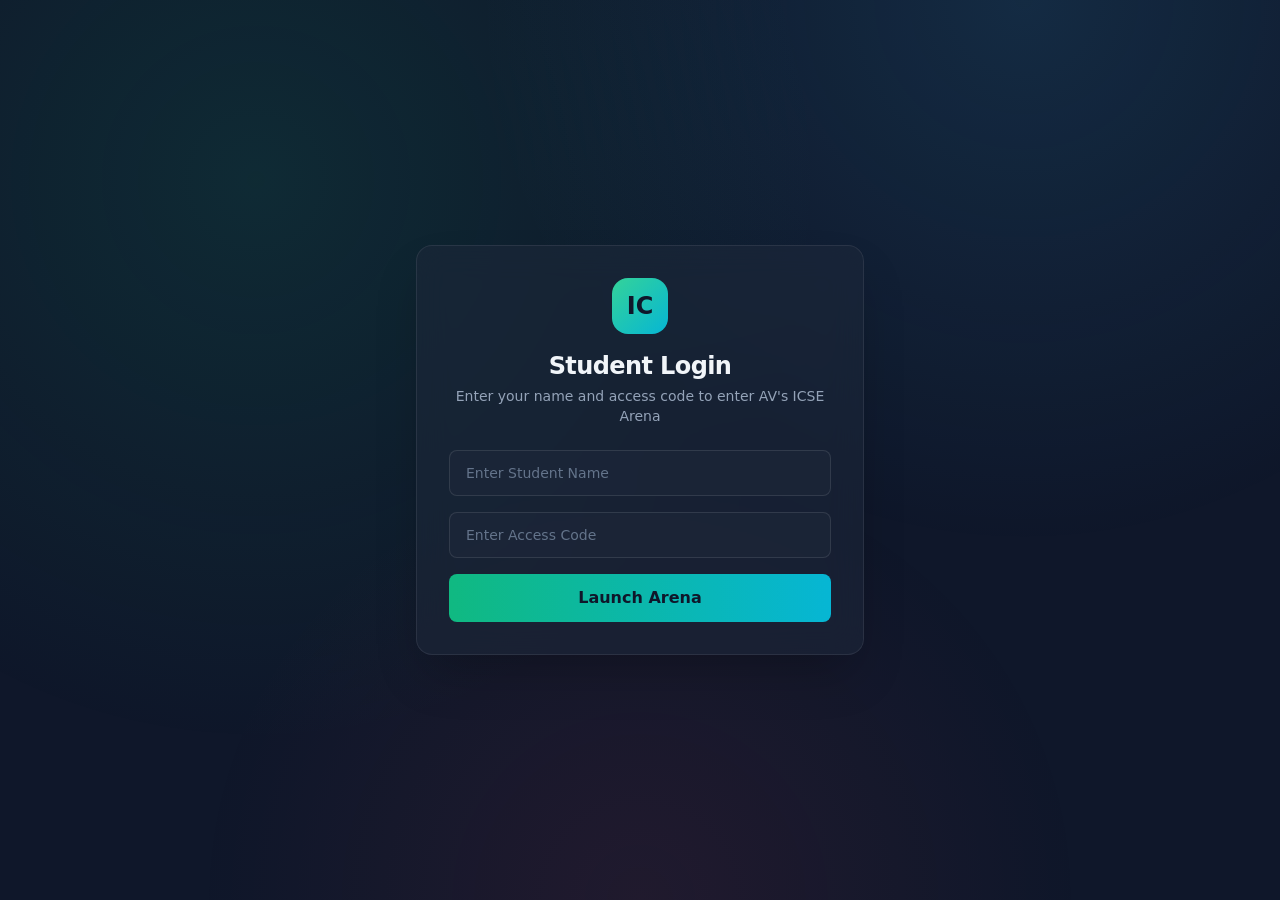
==== commit f52b090c: "Fix Simulation Lab integration: embed in-app, close the open access gap Two real problems with the e" ====
--- a/lab/index.html
+++ b/lab/index.html
@@ -4,6 +4,33 @@
 <meta charset="UTF-8" />
 <meta name="viewport" content="width=device-width, initial-scale=1.0" />
 <title>Simulation Lab &mdash; AV's ICSE Arena</title>
+<script>
+// Access gate: the Lab is served as a static file, reachable by direct URL
+// regardless of how it's linked, so it must check the same session the main
+// app checks rather than relying on obscurity. Same verification model as
+// index.html's checkLogin() — a locally-forged token can't pass the Worker's
+// signature check, and any failure (missing session, invalid token, network
+// error) fails closed by bouncing to the login screen.
+(function () {
+  "use strict";
+  var NAME_KEY = "icse_student_name", TOKEN_KEY = "icse_access_token", EXPIRES_KEY = "icse_access_expires";
+  var WORKER_URL = "https://icse-arena-access.sandeepdannapuneni.workers.dev";
+  function bounce() { (window.top || window).location.href = "../index.html"; }
+
+  var name = localStorage.getItem(NAME_KEY);
+  var token = localStorage.getItem(TOKEN_KEY);
+  var expiresAt = localStorage.getItem(EXPIRES_KEY);
+  if (!name || !token || !expiresAt) { bounce(); return; }
+
+  fetch(WORKER_URL, {
+    method: "POST",
+    headers: { "Content-Type": "application/json" },
+    body: JSON.stringify({ action: "verify", token: token, expiresAt: Number(expiresAt) }),
+  }).then(function (res) { return res.ok ? res.json() : null; })
+    .then(function (data) { if (!data || !data.ok) bounce(); })
+    .catch(function () { bounce(); });
+})();
+</script>
 <link rel="stylesheet" href="https://fonts.googleapis.com/css2?family=Baloo+2:wght@600;700;800&family=Nunito:wght@400;600;700;800&family=IBM+Plex+Mono:wght@500;600&display=swap">
 <script src="../vendor/three.min.js"></script>
 <style>
